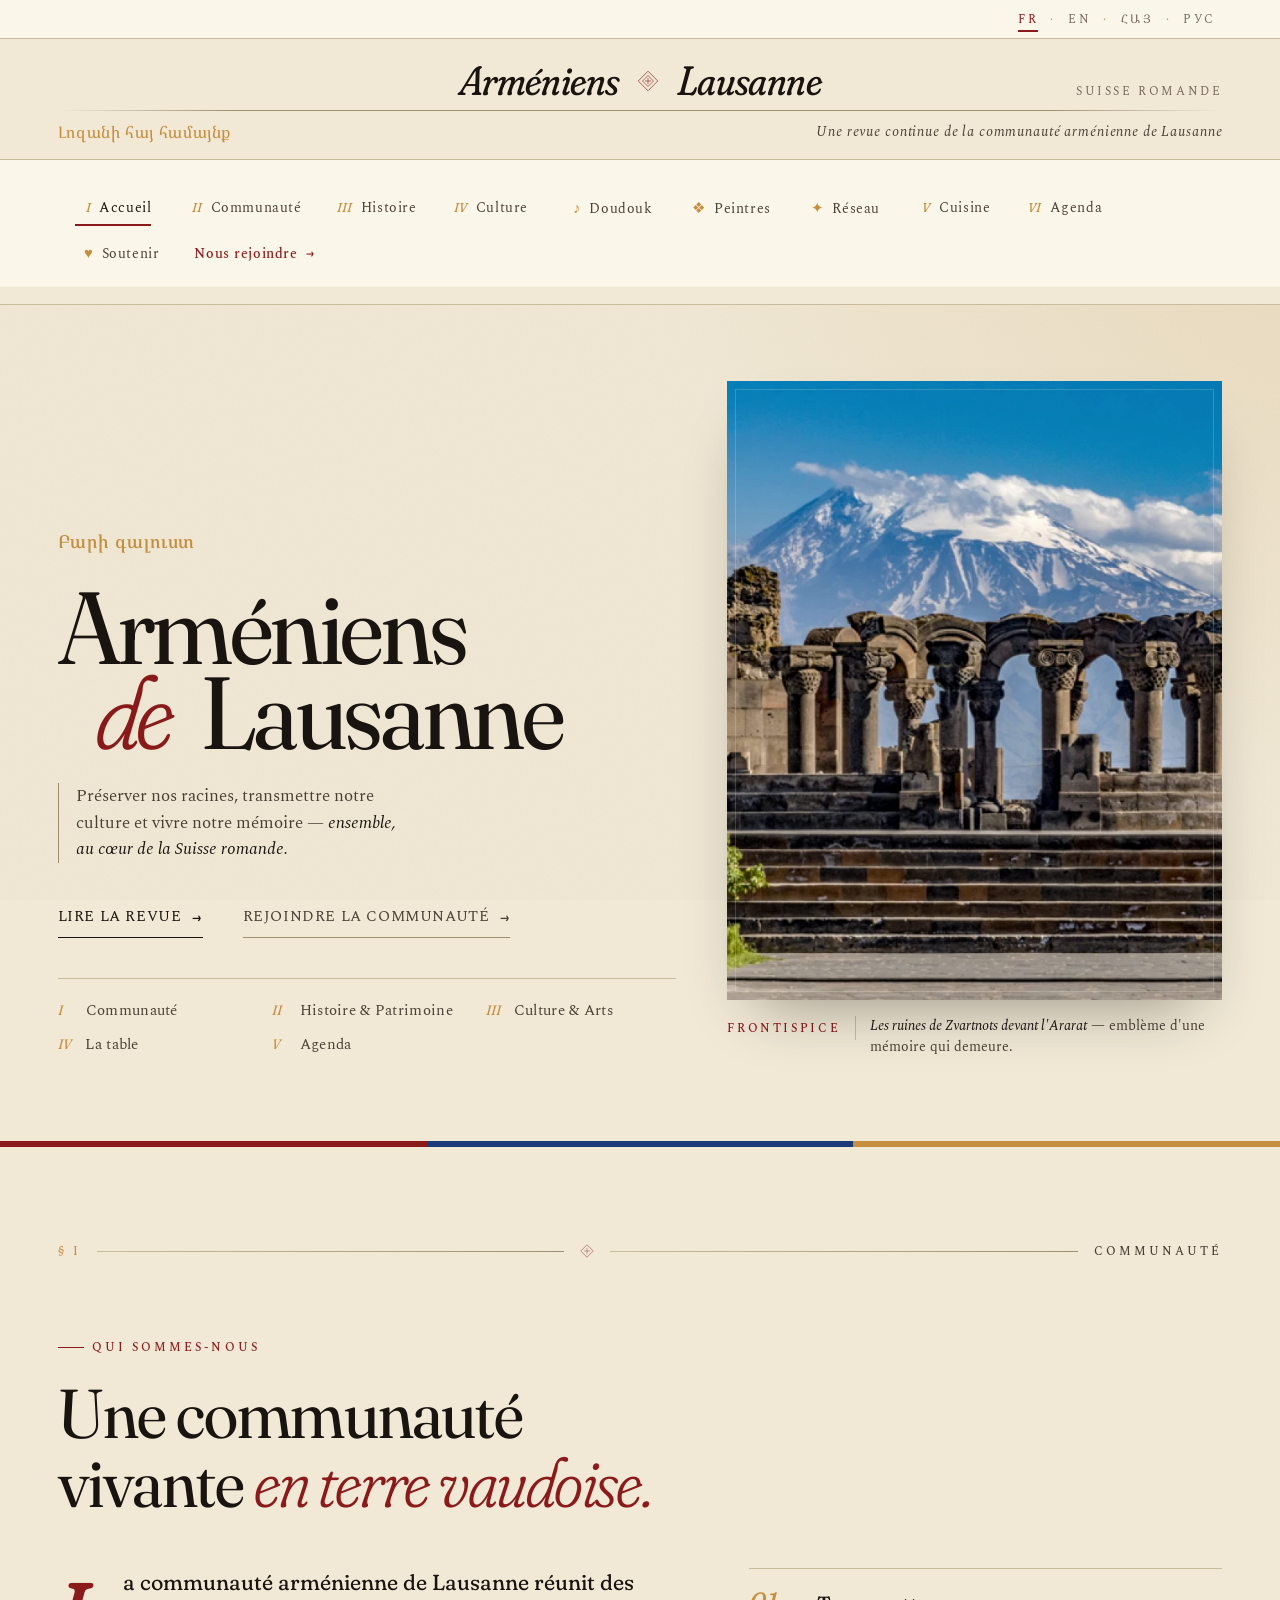
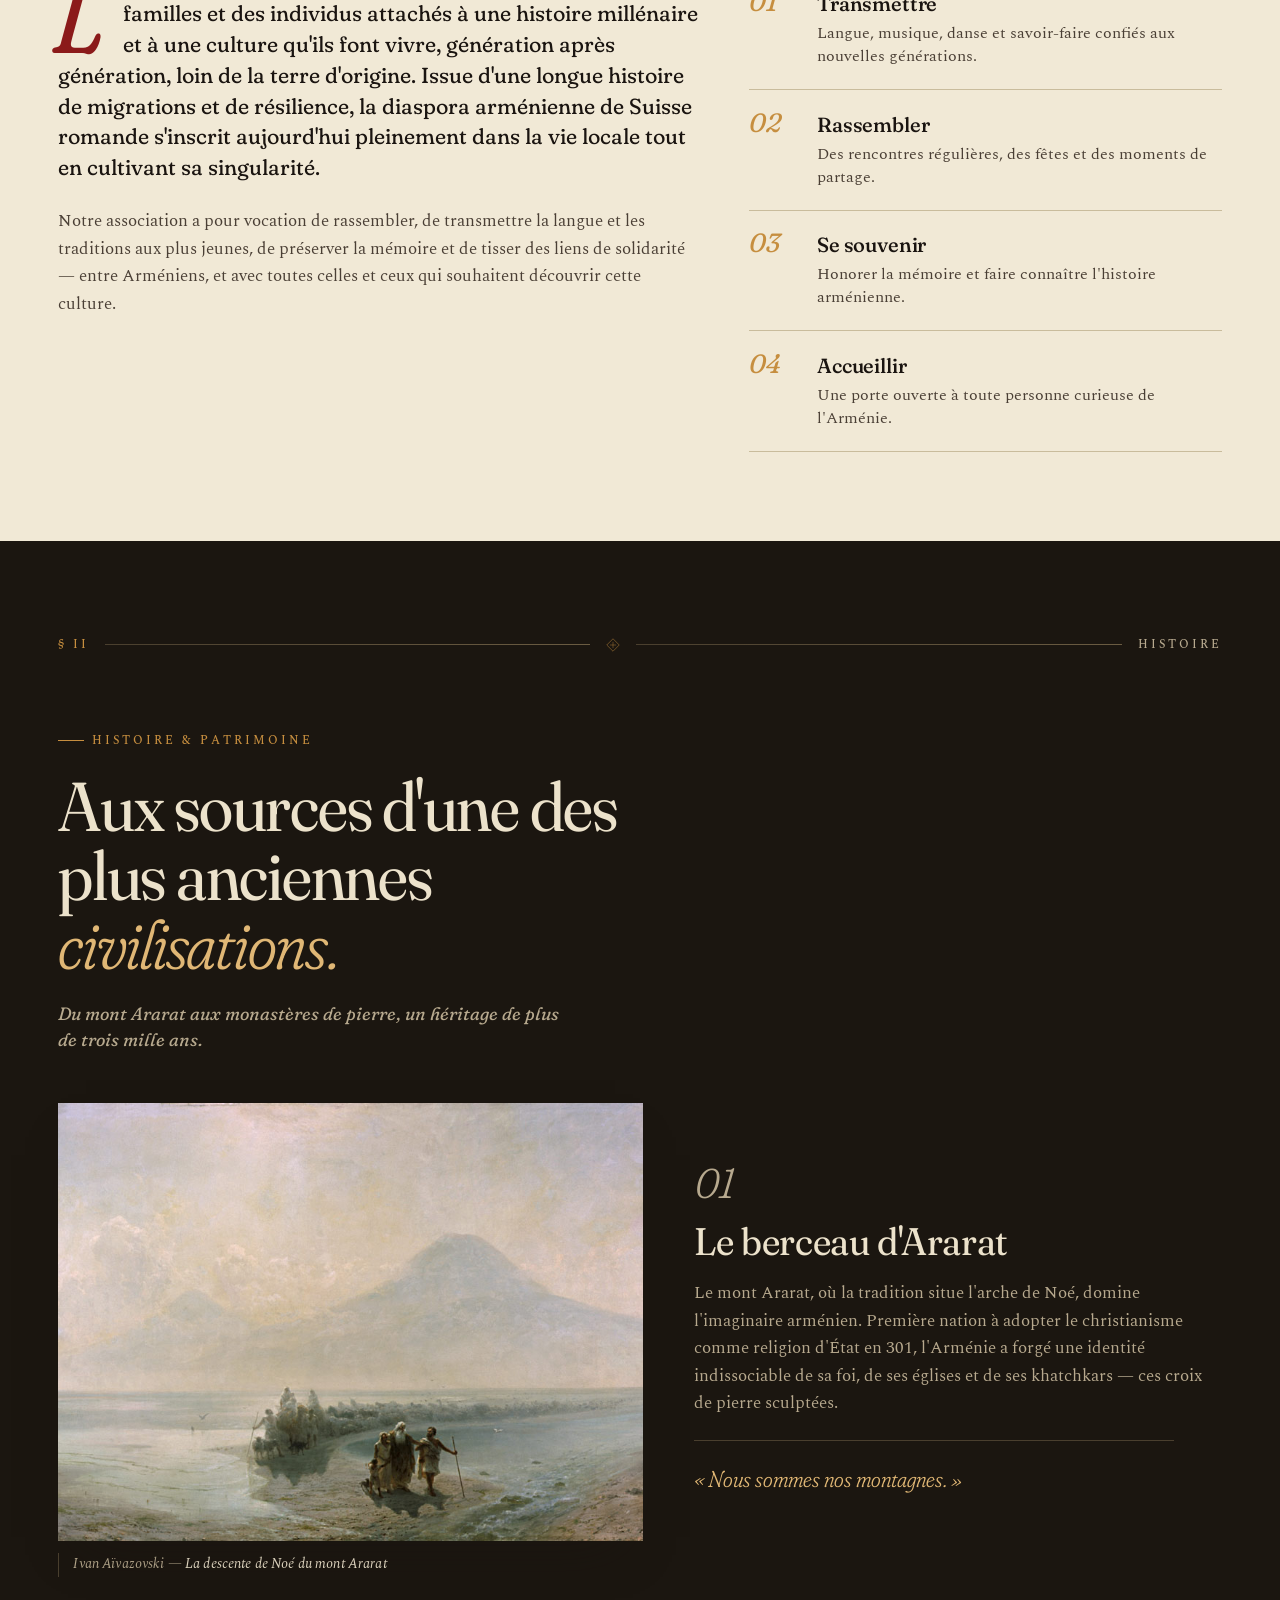
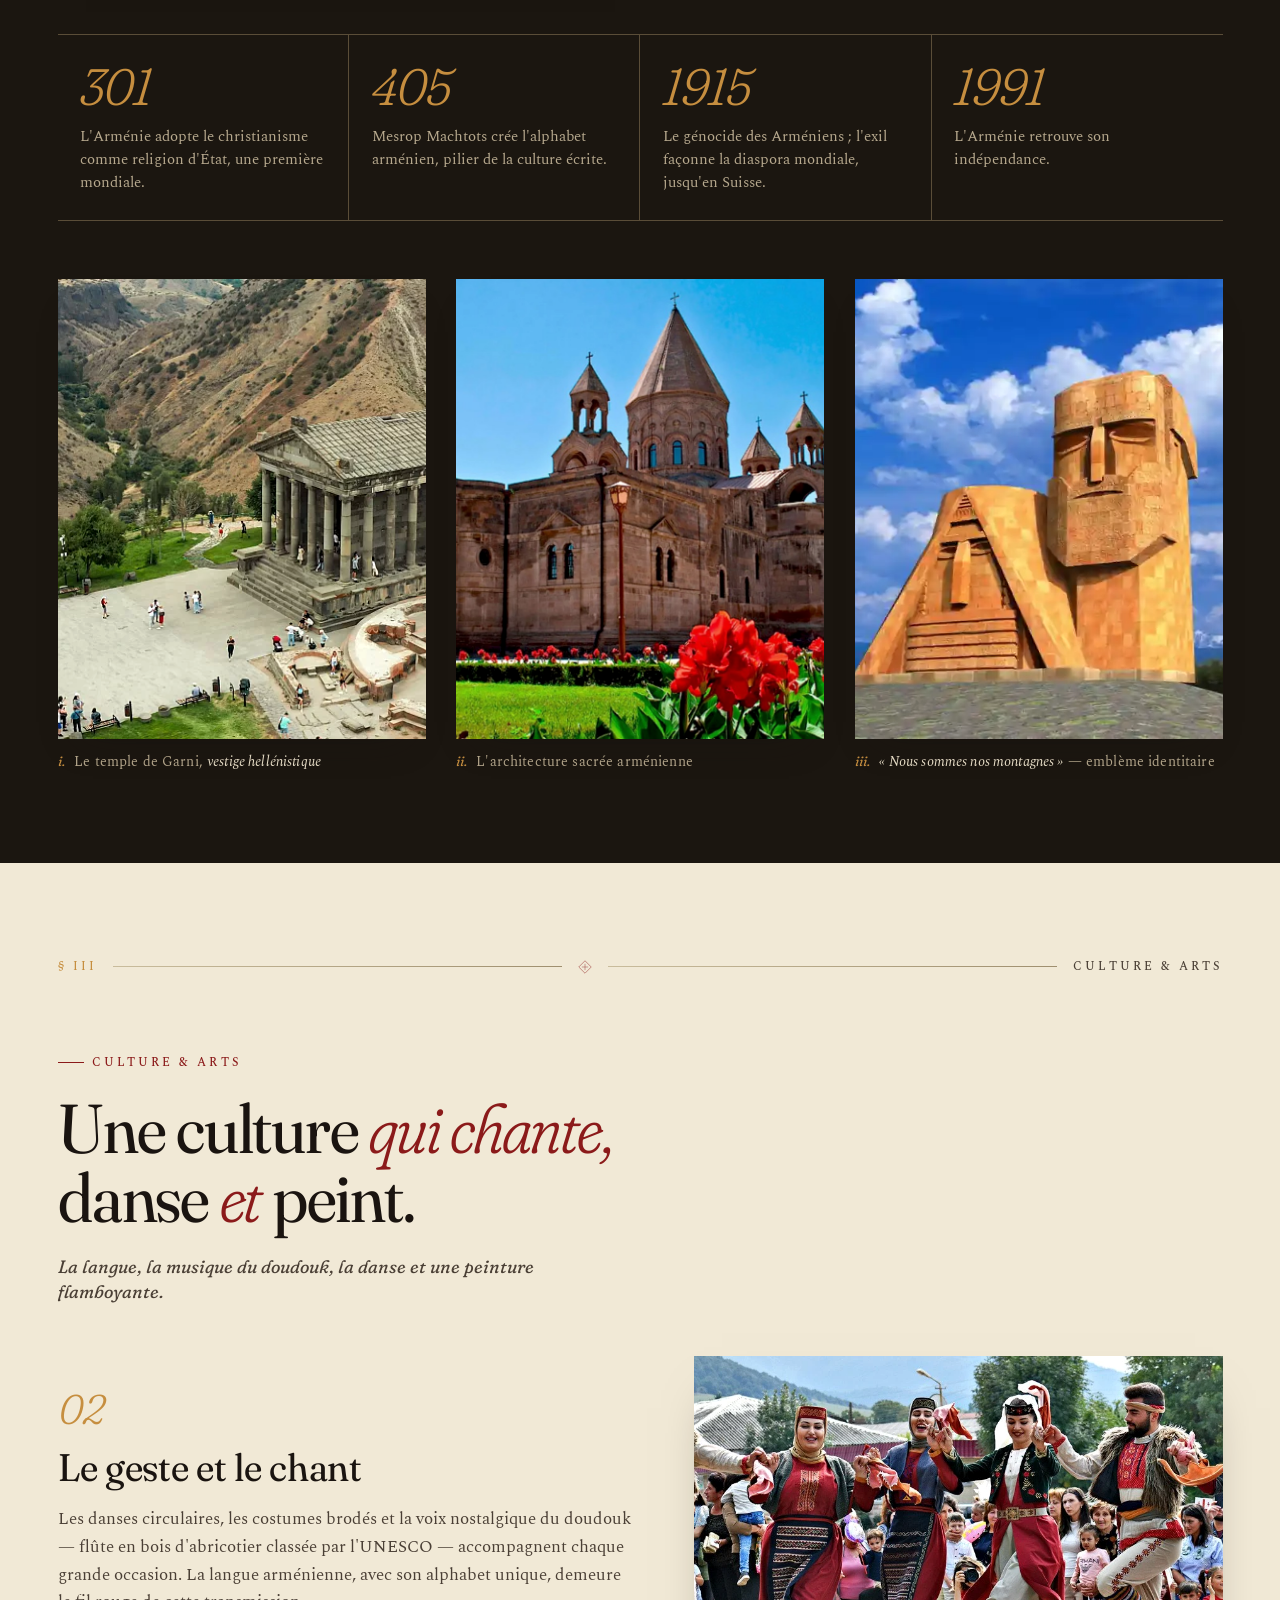
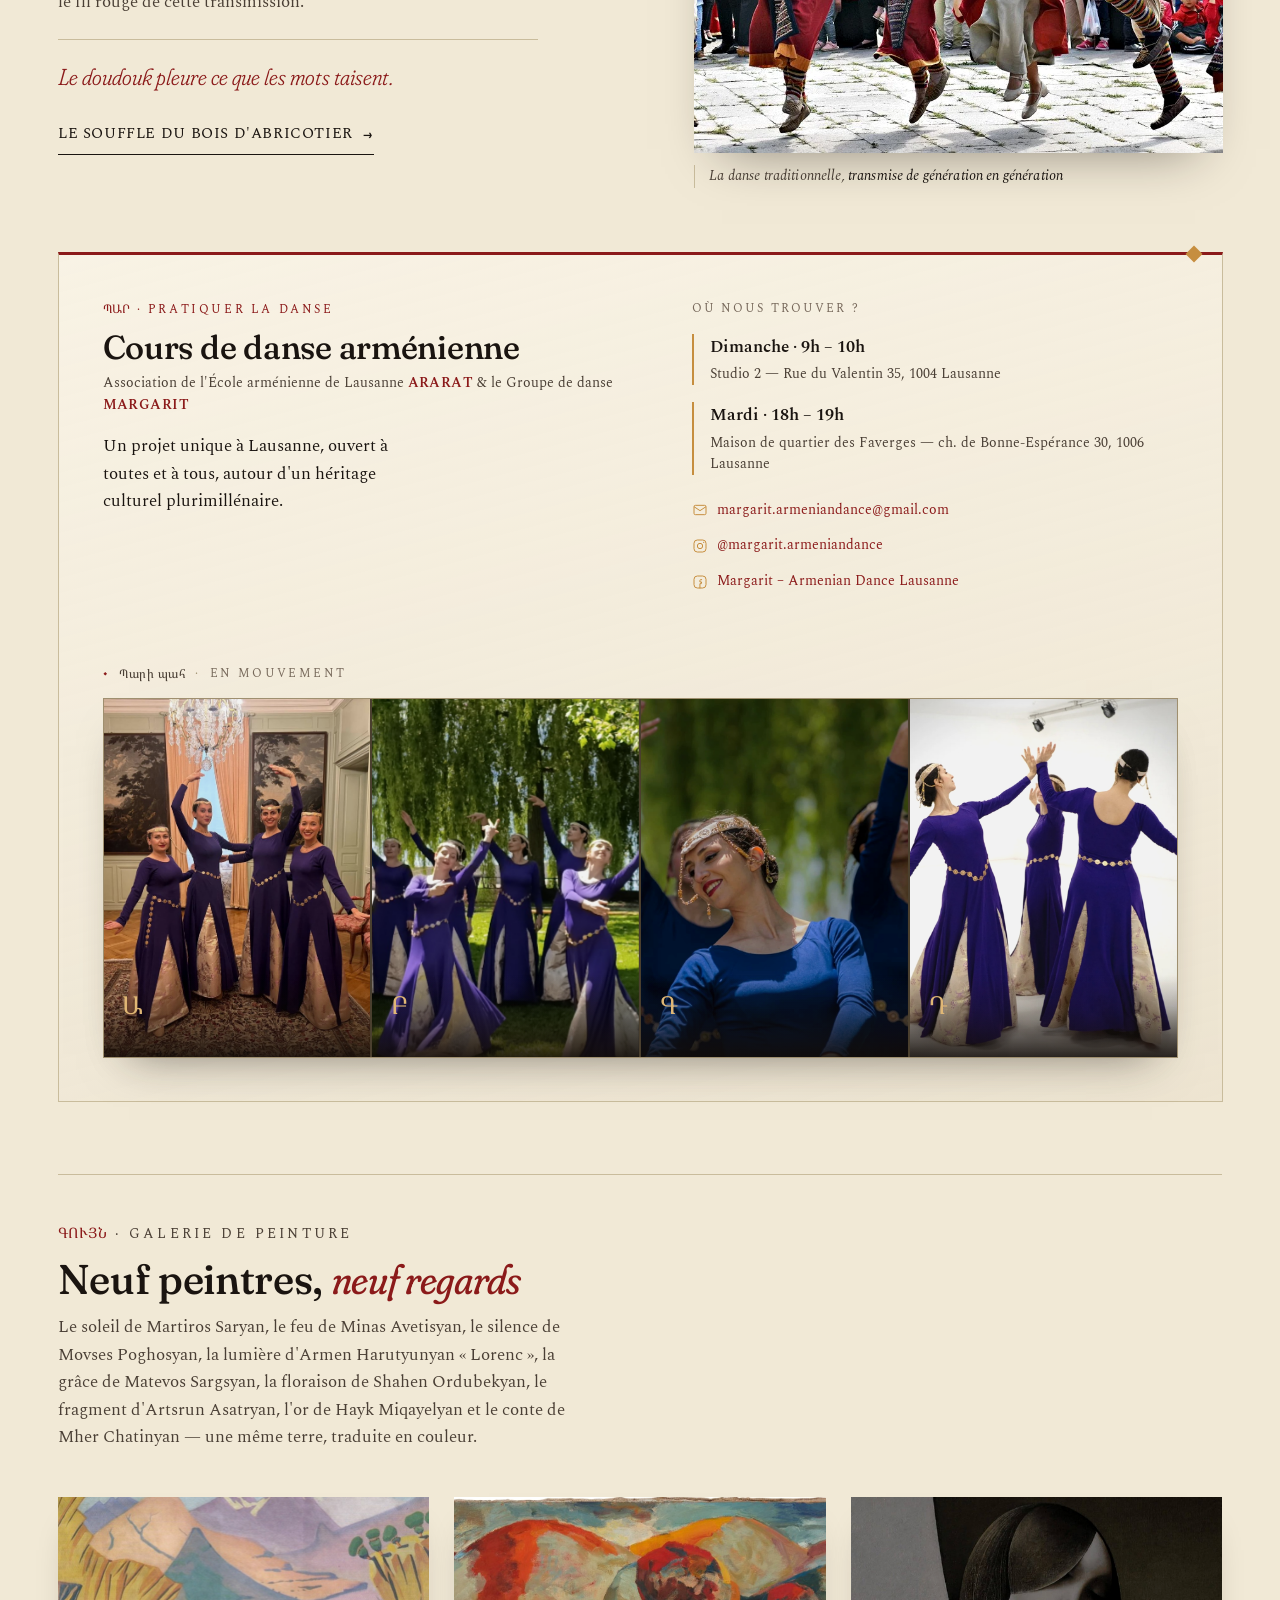
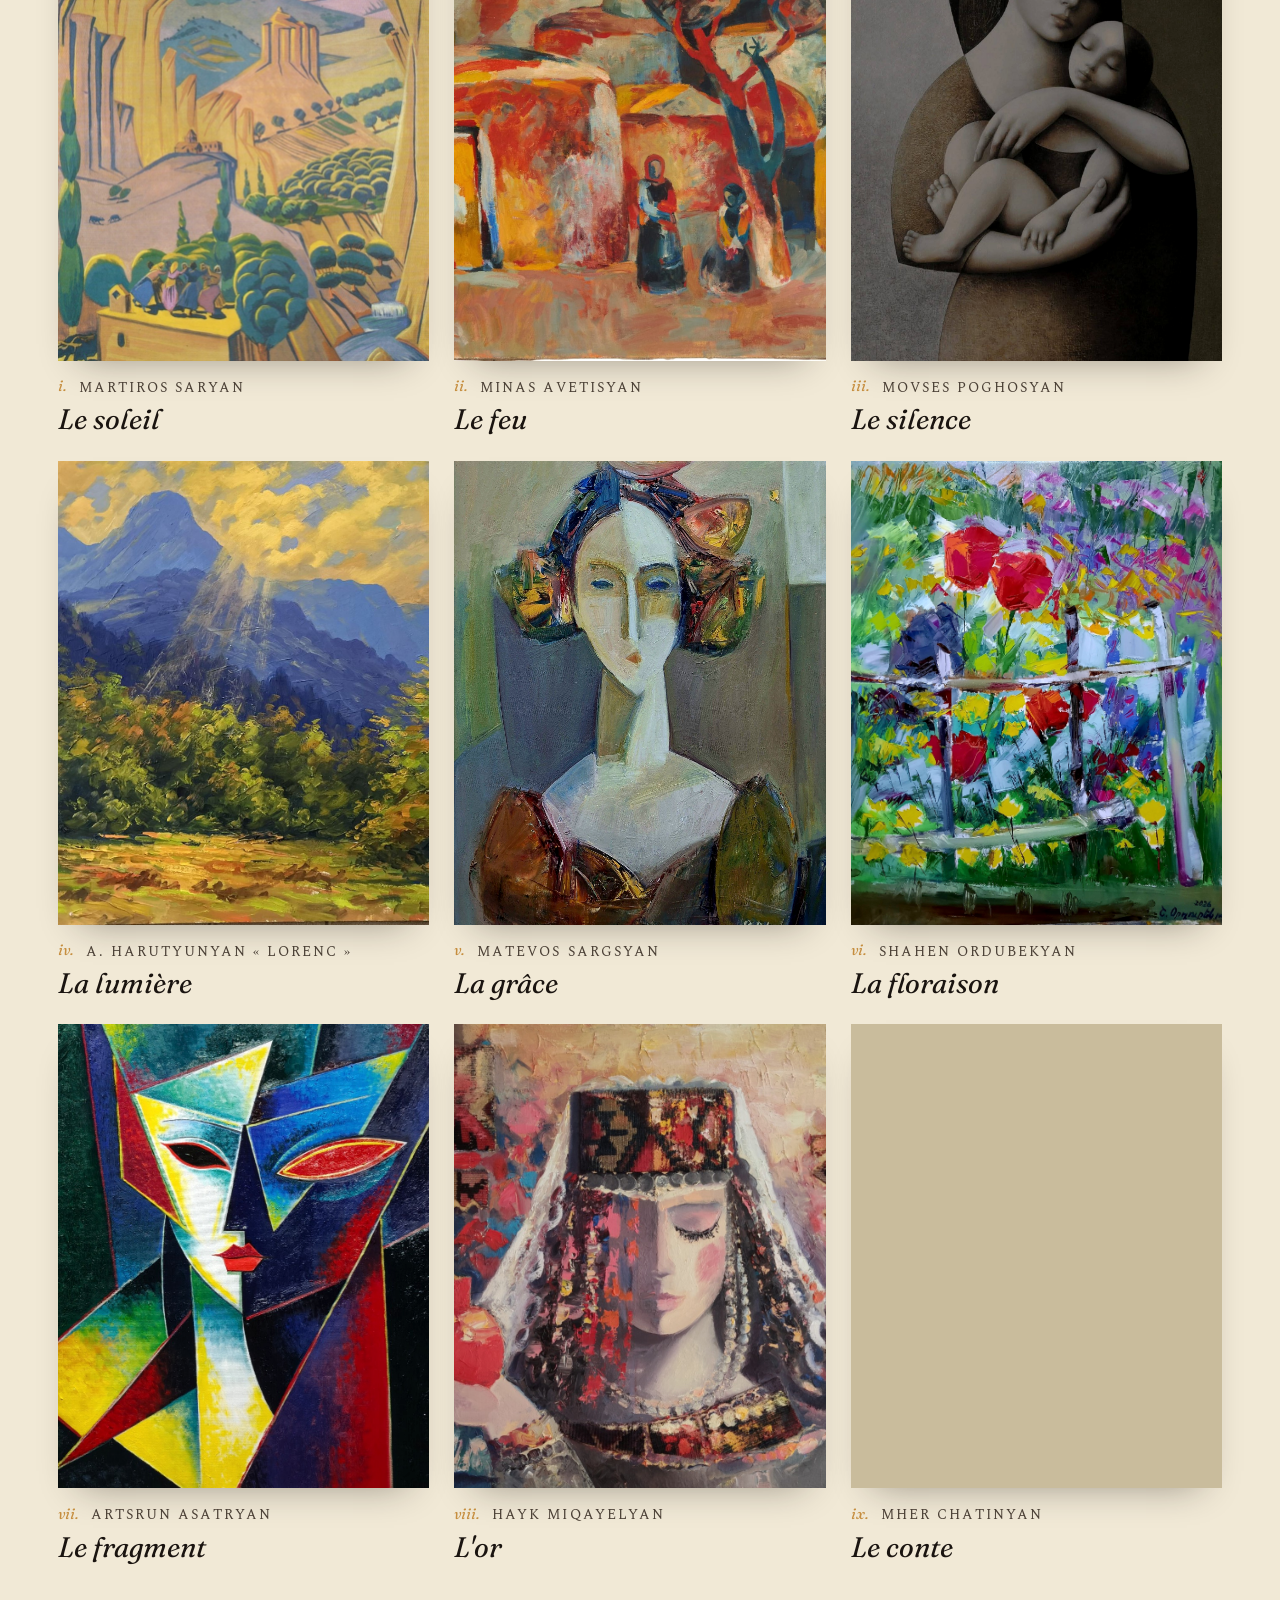
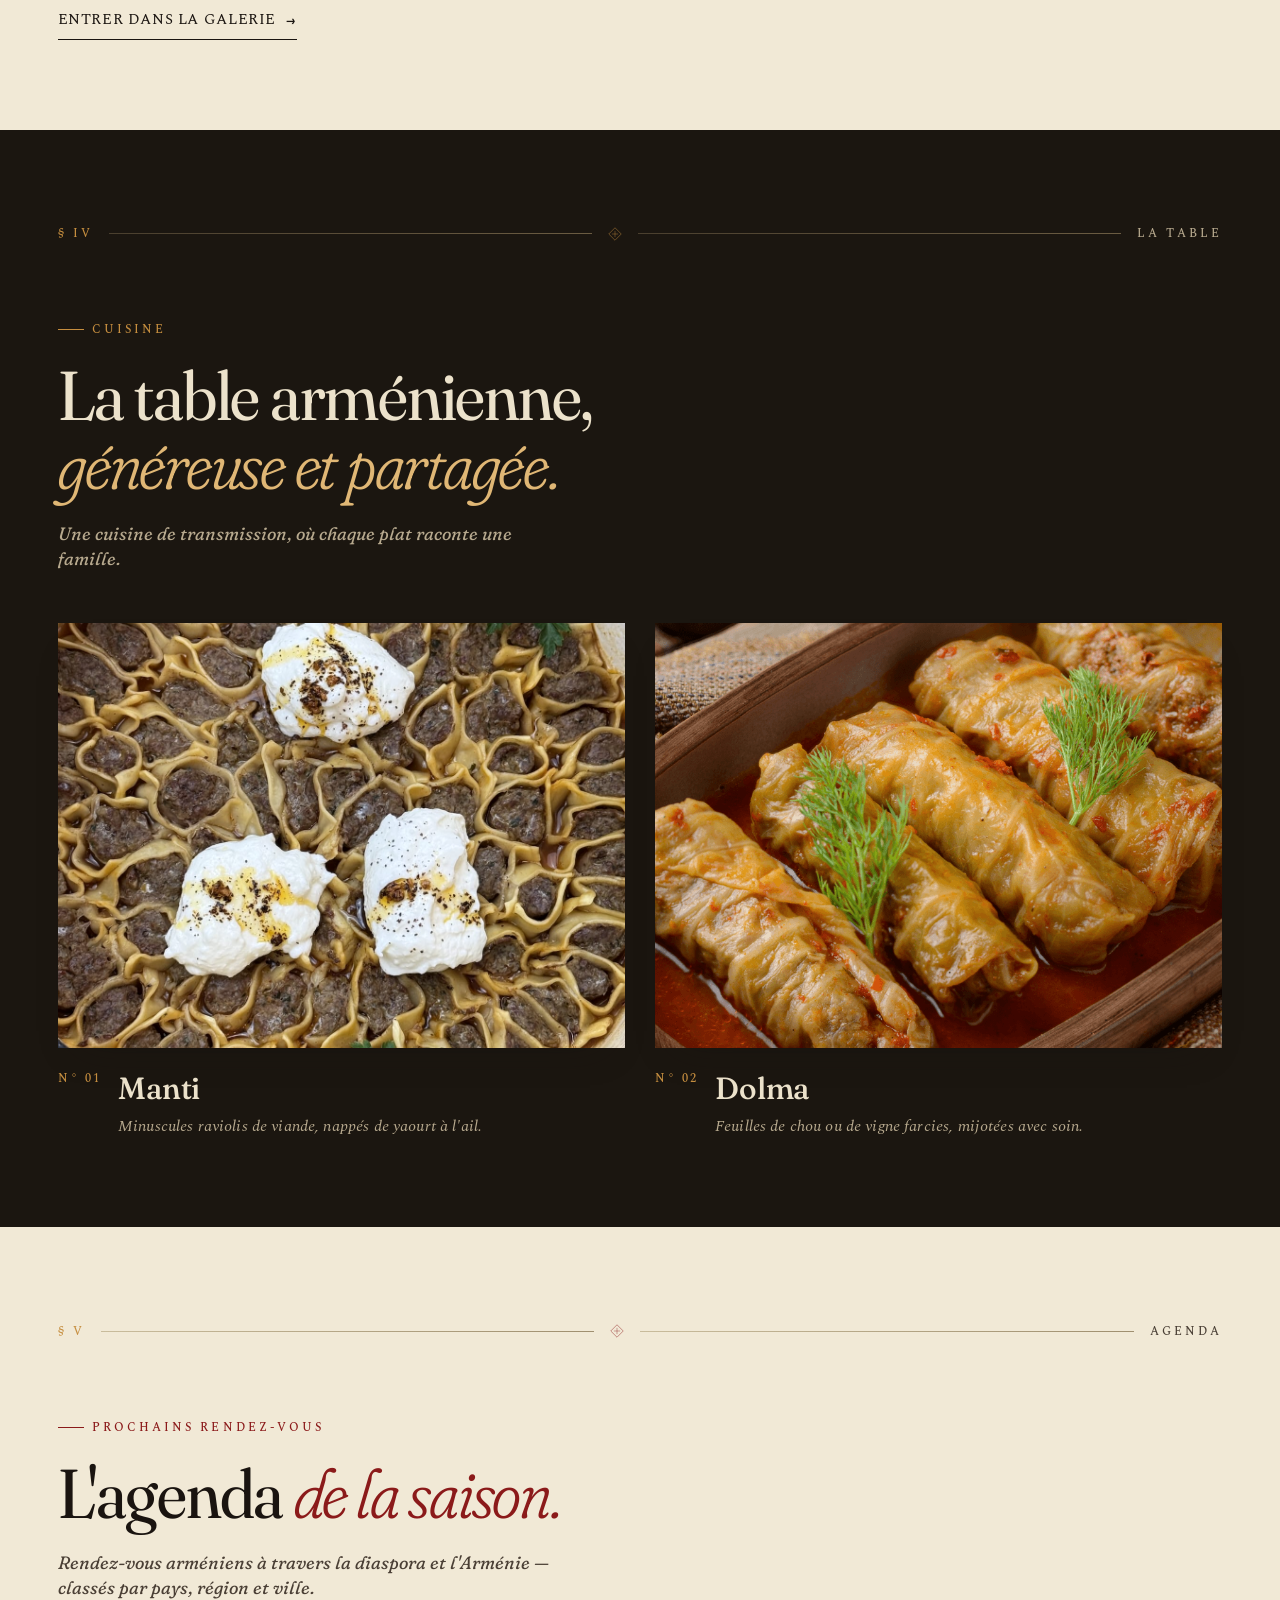
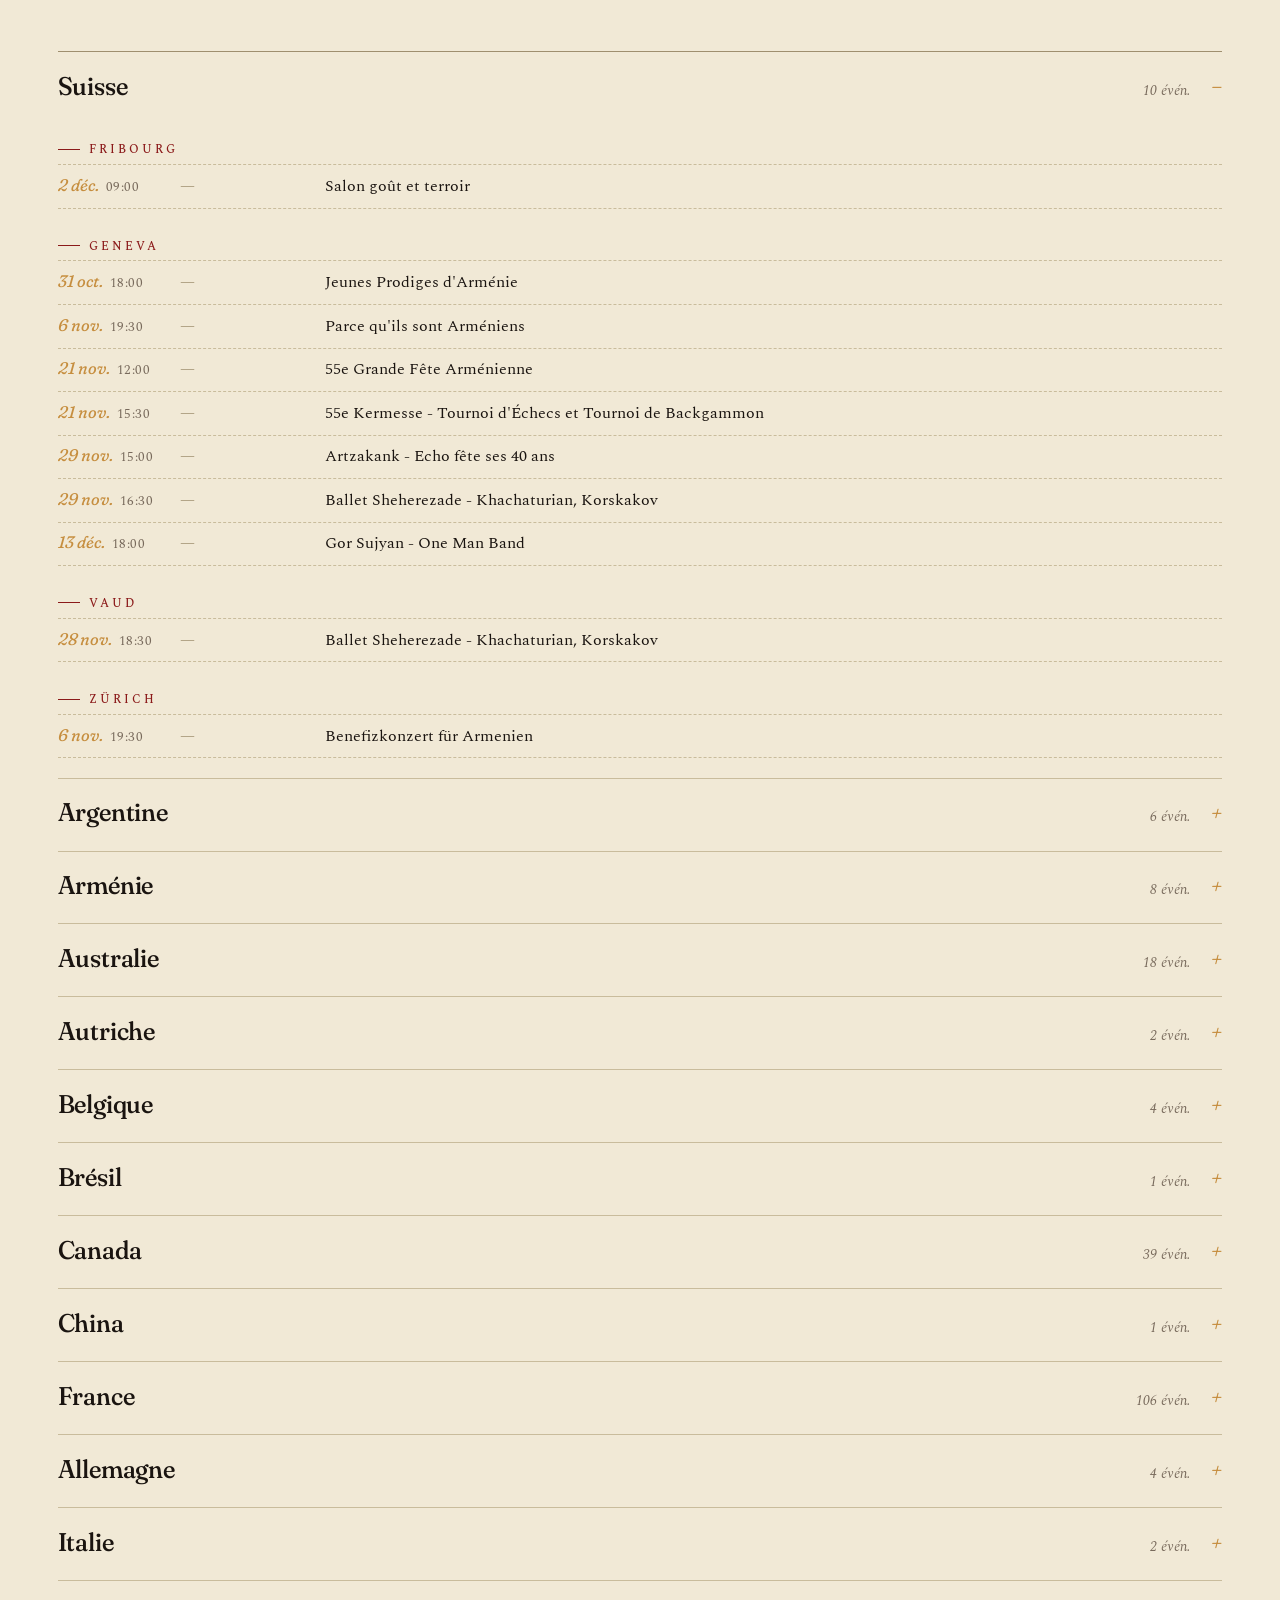
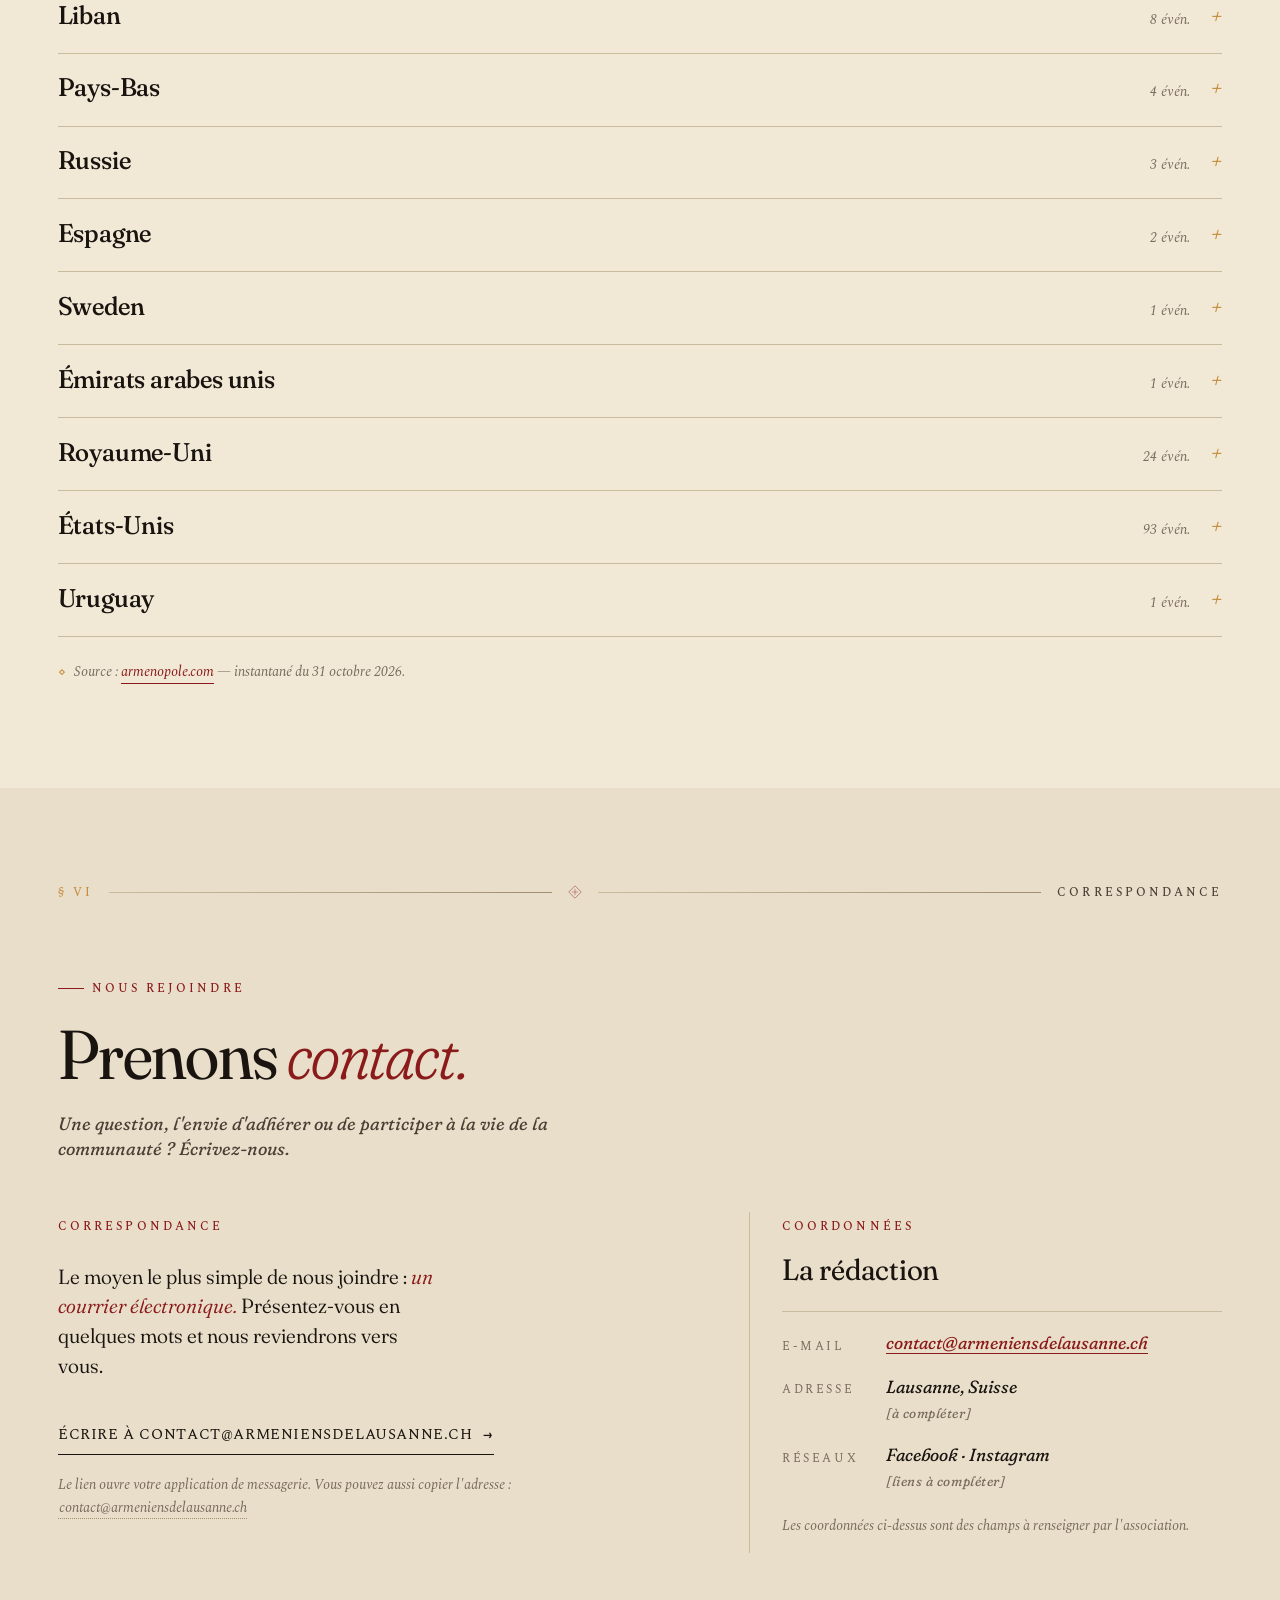
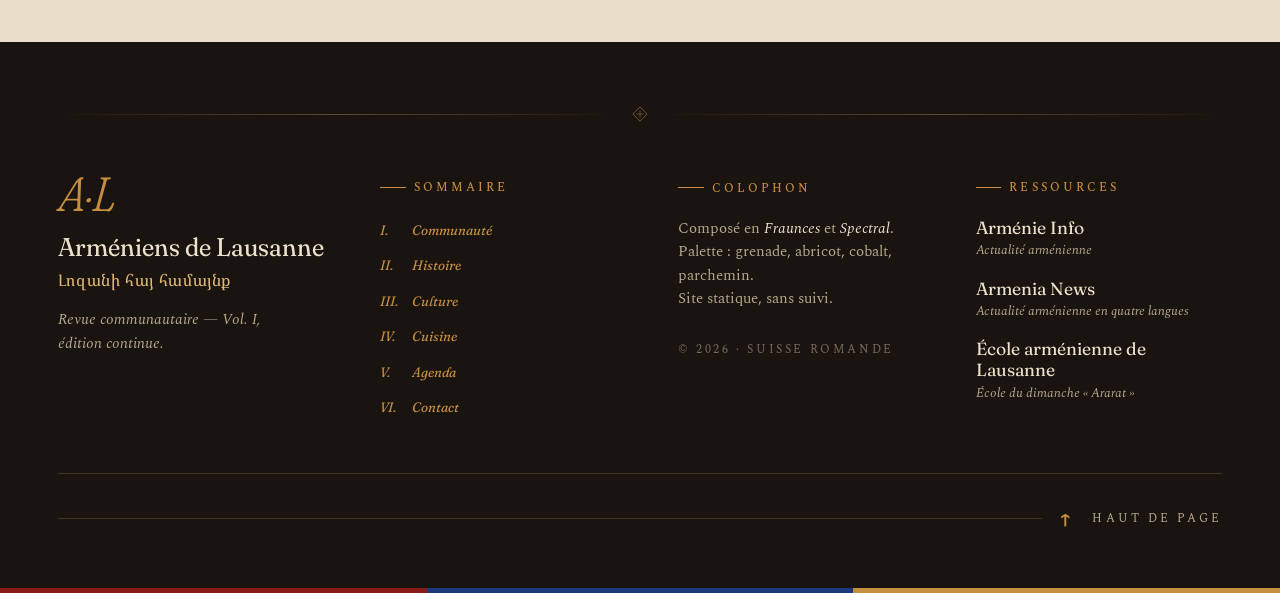
==== index.html @ b8ba63f1 "chore(agenda): refresh from armenopole.com" ====
<!DOCTYPE html>
<html lang="fr">
<head>
  <meta charset="UTF-8" />
  <meta name="viewport" content="width=device-width, initial-scale=1" />
  <title>Arméniens de Lausanne — Revue communautaire</title>
  <meta name="description" content="La communauté arménienne de Lausanne : histoire, culture, cuisine, mémoire et vie associative — une revue continue, depuis la Suisse romande." />
  <meta name="theme-color" content="#1A1410" />

  <!-- ============ Référencement (SEO) ============ -->
  <meta name="google-site-verification" content="k4o72a0Lhe4wUVfRGrZIN6QGdV_AmXHavTF1rNXT-b0" />
  <link rel="canonical" href="https://armeniensdelausanne.ch/" />
  <meta name="robots" content="index, follow" />

  <!-- Pas de hreflang : l'i18n est côté client (js/i18n.js) et les quatre
       variantes ?lang= servent le même HTML sous le même canonical. -->

  <!-- Open Graph (aperçu au partage : Facebook, WhatsApp, LinkedIn…) -->
  <meta property="og:type" content="website" />
  <meta property="og:site_name" content="Arméniens de Lausanne" />
  <meta property="og:title" content="Arméniens de Lausanne — Revue communautaire" />
  <meta property="og:description" content="La communauté arménienne de Lausanne : histoire, culture, cuisine, mémoire et vie associative — une revue continue, depuis la Suisse romande." />
  <meta property="og:url" content="https://armeniensdelausanne.ch/" />
  <meta property="og:image" content="https://armeniensdelausanne.ch/Images/Armenan-Dancers.webp" />
  <meta property="og:image:width" content="1200" />
  <meta property="og:image:height" content="630" />
  <meta property="og:image:alt" content="Danseurs arméniens en costume traditionnel" />
  <meta property="og:locale" content="fr_CH" />
  <meta property="og:locale:alternate" content="en_US" />
  <meta property="og:locale:alternate" content="hy_AM" />
  <meta property="og:locale:alternate" content="ru_RU" />

  <!-- Twitter / X Card -->
  <meta name="twitter:card" content="summary_large_image" />
  <meta name="twitter:title" content="Arméniens de Lausanne — Revue communautaire" />
  <meta name="twitter:description" content="La communauté arménienne de Lausanne : histoire, culture, cuisine, mémoire et vie associative — une revue continue, depuis la Suisse romande." />
  <meta name="twitter:image" content="https://armeniensdelausanne.ch/Images/Armenan-Dancers.webp" />

  <!-- Données structurées : organisation communautaire locale -->
  <script type="application/ld+json">
  {
    "@context": "https://schema.org",
    "@graph": [
      {
        "@type": "WebSite",
        "@id": "https://armeniensdelausanne.ch/#website",
        "url": "https://armeniensdelausanne.ch/",
        "name": "Arméniens de Lausanne",
        "description": "Revue continue de la communauté arménienne de Lausanne : histoire, culture, cuisine et vie associative.",
        "inLanguage": ["fr", "en", "hy", "ru"],
        "publisher": { "@id": "https://armeniensdelausanne.ch/#organization" }
      },
      {
        "@type": "Organization",
        "@id": "https://armeniensdelausanne.ch/#organization",
        "name": "Arméniens de Lausanne",
        "alternateName": "Communauté arménienne de Lausanne",
        "url": "https://armeniensdelausanne.ch/",
        "logo": "https://armeniensdelausanne.ch/favicon-192.png",
        "image": "https://armeniensdelausanne.ch/Images/Armenan-Dancers.webp",
        "description": "Communauté arménienne de Lausanne et de Suisse romande : histoire, culture, cuisine, mémoire et vie associative.",
        "knowsLanguage": ["hy", "fr", "en", "ru"],
        "areaServed": [
          { "@type": "City", "name": "Lausanne" },
          { "@type": "Place", "name": "Suisse romande" }
        ]
      }
    ]
  }
  </script>

  <!-- Favicon. Le SVG sert les navigateurs modernes ; les versions raster sont
       là pour Google, qui indexe l'icône du site séparément de la page et
       privilégie un carré multiple de 48 px. Toutes sont générées depuis
       favicon.svg, qui reste la source de vérité du dessin. -->
  <link rel="icon" href="/favicon.svg" type="image/svg+xml" />
  <link rel="icon" href="/favicon-96.png" type="image/png" sizes="96x96" />
  <link rel="icon" href="/favicon.ico" sizes="48x48 32x32 16x16" />
  <link rel="apple-touch-icon" href="/apple-touch-icon.png" />

  <link rel="preconnect" href="https://fonts.googleapis.com" />
  <link rel="preconnect" href="https://fonts.gstatic.com" crossorigin />
  <!-- Ni Fraunces ni Spectral ne couvrent le cyrillique : Literata prend le
       relais dans la pile de polices, uniquement pour les glyphes russes.
       Google sert le sous-ensemble cyrillique séparément — les visiteurs
       FR / EN / HY ne le téléchargent pas. -->
  <link href="https://fonts.googleapis.com/css2?family=Fraunces:ital,opsz,wght,SOFT@0,9..144,300..900,0..100;1,9..144,300..900,0..100&family=Literata:ital,opsz,wght@0,7..72,300..700;1,7..72,300..600&family=Noto+Serif+Armenian:wght@400;500;700&family=Spectral:ital,wght@0,300;0,400;0,500;0,600;0,700;1,300;1,400;1,500&display=swap" rel="stylesheet" />

  <link rel="stylesheet" href="css/styles.css" />

  <!-- Marque le document comme « JS actif » : sans JavaScript, tout le contenu reste visible. -->
  <script>document.documentElement.classList.add('js');</script>
</head>
<body class="journal">

  <a class="skip-link" href="#main" data-i18n="nav.skip">Aller au contenu principal</a>

  <!-- ============ MASTHEAD ============ -->
  <header class="site-header" id="siteHeader">

    <!-- Barre utilitaire : commutateur de langue -->
    <div class="utility-bar">
      <div class="utility-inner">
        <nav class="lang-switcher" aria-label="Langue / Language / Լեզու / Язык" data-i18n-aria-label="lang.switcher.label">
          <button type="button" data-lang="fr" aria-current="true" lang="fr">FR</button>
          <span class="lang-sep" aria-hidden="true">·</span>
          <button type="button" data-lang="en" aria-current="false" lang="en">EN</button>
          <span class="lang-sep" aria-hidden="true">·</span>
          <button type="button" data-lang="hy" aria-current="false" lang="hy">ՀԱՅ</button>
          <span class="lang-sep" aria-hidden="true">·</span>
          <button type="button" data-lang="ru" aria-current="false" lang="ru">РУС</button>
        </nav>
      </div>
    </div>

    <div class="masthead">
      <div class="masthead-row masthead-top">
        <p class="masthead-meta meta-left" aria-hidden="true"></p>
        <a class="masthead-wordmark" href="#accueil" aria-label="Arméniens de Lausanne, accueil" data-i18n-aria-label="masthead.wordmark.aria">
          <span class="wm-word" data-i18n="masthead.wordmark.word1">Arméniens</span>
          <span class="wm-orn" aria-hidden="true">
            <svg viewBox="0 0 36 36" width="22" height="22">
              <path d="M18 2 L34 18 L18 34 L2 18 Z" fill="none" stroke="currentColor" stroke-width="1.1"/>
              <path d="M18 9 L27 18 L18 27 L9 18 Z" fill="none" stroke="currentColor" stroke-width="1"/>
              <line x1="18" y1="13" x2="18" y2="23" stroke="currentColor" stroke-width="1"/>
              <line x1="13" y1="18" x2="23" y2="18" stroke="currentColor" stroke-width="1"/>
            </svg>
          </span>
          <span class="wm-word" data-i18n="masthead.wordmark.word2">Lausanne</span>
        </a>
        <p class="masthead-meta meta-right">
          <span class="loc" data-i18n="masthead.location">Suisse romande</span>
        </p>
      </div>

      <div class="masthead-row masthead-rule" aria-hidden="true"></div>

      <div class="masthead-row masthead-bottom">
        <p class="tagline" lang="hy">Լոզանի հայ համայնք</p>
        <p class="tagline-fr" data-i18n="masthead.tagline.fr"><em>Une revue continue de la communauté arménienne de Lausanne</em></p>
      </div>
    </div>

    <button class="nav-toggle" id="navToggle" aria-expanded="false" aria-controls="primaryNav" aria-label="Ouvrir le menu">
      <span></span><span></span><span></span>
    </button>

    <nav class="primary-nav" id="primaryNav" aria-label="Navigation principale" data-i18n-aria-label="nav.aria.primary">
      <ul>
        <li><a href="#accueil"><span class="n">I</span><span class="t" data-i18n="nav.home">Accueil</span></a></li>
        <li><a href="#communaute"><span class="n">II</span><span class="t" data-i18n="nav.community">Communauté</span></a></li>
        <li><a href="#histoire"><span class="n">III</span><span class="t" data-i18n="nav.history">Histoire</span></a></li>
        <li><a href="#culture"><span class="n">IV</span><span class="t" data-i18n="nav.culture">Culture</span></a></li>
        <li><a class="nav-feature" href="/doudouk"><span class="n" aria-hidden="true">♪</span><span class="t" data-i18n="nav.doudouk">Doudouk</span></a></li>
        <li><a class="nav-feature" href="/peintres"><span class="n" aria-hidden="true">❖</span><span class="t" data-i18n="nav.peintres">Peintres</span></a></li>
        <li><a class="nav-feature" href="/ArmenianSwissNetwork"><span class="n" aria-hidden="true">✦</span><span class="t" data-i18n="nav.network">Réseau</span></a></li>
        <li><a href="#cuisine"><span class="n">V</span><span class="t" data-i18n="nav.cuisine">Cuisine</span></a></li>
        <li><a href="#evenements"><span class="n">VI</span><span class="t" data-i18n="nav.agenda">Agenda</span></a></li>
        <li><a class="nav-feature" href="/don"><span class="n" aria-hidden="true">♥</span><span class="t" data-i18n="nav.don">Soutenir</span></a></li>
        <li><a class="nav-cta" href="#contact"><span class="t" data-i18n="nav.cta">Nous rejoindre</span><span class="arr" aria-hidden="true">→</span></a></li>
      </ul>
    </nav>
  </header>

  <main id="main">

    <!-- ============ HERO / ACCUEIL ============ -->
    <section class="hero" id="accueil">
      <div class="hero-grid">
        <div class="hero-text">
          <p class="kicker" lang="hy">Բարի&nbsp;գալուստ</p>
          <h1 class="hero-title">
            <span class="ht-line ht-1" data-i18n="hero.title.line1">Arméniens</span>
            <span class="ht-line ht-2" data-i18n="hero.title.line2"><em>de</em>&nbsp;Lausanne</span>
          </h1>
          <p class="hero-lead" data-i18n="hero.lead">
            Préserver nos racines, transmettre notre culture et vivre notre
            mémoire — <em>ensemble, au cœur de la Suisse romande.</em>
          </p>
          <div class="hero-actions">
            <a class="link-arrow" href="#culture">
              <span data-i18n="hero.cta1">Lire la revue</span>
              <span class="arr" aria-hidden="true">→</span>
            </a>
            <a class="link-arrow link-arrow-muted" href="#contact">
              <span data-i18n="hero.cta2">Rejoindre la communauté</span>
              <span class="arr" aria-hidden="true">→</span>
            </a>
          </div>
          <ul class="hero-toc" aria-label="Sommaire" data-i18n-aria-label="hero.toc.label">
            <li><span class="toc-n">I</span><a href="#communaute" data-i18n="hero.toc.community">Communauté</a></li>
            <li><span class="toc-n">II</span><a href="#histoire" data-i18n="hero.toc.history">Histoire&nbsp;&amp;&nbsp;Patrimoine</a></li>
            <li><span class="toc-n">III</span><a href="#culture" data-i18n="hero.toc.culture">Culture&nbsp;&amp;&nbsp;Arts</a></li>
            <li><span class="toc-n">IV</span><a href="#cuisine" data-i18n="hero.toc.cuisine">La&nbsp;table</a></li>
            <li><span class="toc-n">V</span><a href="#evenements" data-i18n="hero.toc.agenda">Agenda</a></li>
          </ul>
        </div>

        <figure class="hero-media">
          <div class="hero-media-frame">
            <img src="Images/ArmenianHeritage.webp"
                 alt="Les ruines de la cathédrale de Zvartnots avec le mont Ararat enneigé en arrière-plan, paysage d'Arménie."
                 data-i18n-alt="hero.image.alt" />
          </div>
          <figcaption>
            <span class="fc-label" data-i18n="hero.frontispiece.label">Frontispice</span>
            <span class="fc-body" data-i18n="hero.frontispiece.body"><em>Les ruines de Zvartnots devant l'Ararat</em> — emblème d'une mémoire qui demeure.</span>
          </figcaption>
        </figure>
      </div>

      <div class="tricolor" aria-hidden="true"><span></span><span></span><span></span></div>
    </section>


    <!-- ============ I. NOTRE COMMUNAUTÉ ============ -->
    <section class="section" id="communaute">
      <div class="section-rule" aria-hidden="true">
        <span class="sr-num">§&nbsp;I</span>
        <span class="sr-line"></span>
        <span class="sr-orn">
          <svg viewBox="0 0 36 36" width="14" height="14">
            <path d="M18 2 L34 18 L18 34 L2 18 Z" fill="none" stroke="currentColor" stroke-width="1.2"/>
            <line x1="18" y1="10" x2="18" y2="26" stroke="currentColor" stroke-width="1"/>
            <line x1="10" y1="18" x2="26" y2="18" stroke="currentColor" stroke-width="1"/>
          </svg>
        </span>
        <span class="sr-line"></span>
        <span class="sr-name" data-i18n="community.label">Communauté</span>
      </div>

      <div class="container">
        <header class="section-head">
          <p class="eyebrow" data-i18n="community.eyebrow">Qui sommes-nous</p>
          <h2 data-i18n="community.title">Une&nbsp;communauté vivante <em>en&nbsp;terre vaudoise.</em></h2>
        </header>

        <div class="prose-grid">
          <div class="prose">
            <p class="lead" data-i18n="community.lead">
              La communauté arménienne de Lausanne réunit des familles et des
              individus attachés à une histoire millénaire et à une culture
              qu'ils font vivre, génération après génération, loin de la terre
              d'origine. Issue d'une longue histoire de migrations et de
              résilience, la diaspora arménienne de Suisse romande s'inscrit
              aujourd'hui pleinement dans la vie locale tout en cultivant sa
              singularité.
            </p>
            <p data-i18n="community.p2">
              Notre association a pour vocation de rassembler, de transmettre la
              langue et les traditions aux plus jeunes, de préserver la mémoire
              et de tisser des liens de solidarité — entre Arméniens, et avec
              toutes celles et ceux qui souhaitent découvrir cette culture.
            </p>
          </div>

          <ol class="pillars" aria-label="Nos quatre engagements" data-i18n-aria-label="community.pillars.label">
            <li>
              <span class="p-num">01</span>
              <h3 data-i18n="community.pillar1.title">Transmettre</h3>
              <p data-i18n="community.pillar1.desc">Langue, musique, danse et savoir-faire confiés aux nouvelles générations.</p>
            </li>
            <li>
              <span class="p-num">02</span>
              <h3 data-i18n="community.pillar2.title">Rassembler</h3>
              <p data-i18n="community.pillar2.desc">Des rencontres régulières, des fêtes et des moments de partage.</p>
            </li>
            <li>
              <span class="p-num">03</span>
              <h3 data-i18n="community.pillar3.title">Se souvenir</h3>
              <p data-i18n="community.pillar3.desc">Honorer la mémoire et faire connaître l'histoire arménienne.</p>
            </li>
            <li>
              <span class="p-num">04</span>
              <h3 data-i18n="community.pillar4.title">Accueillir</h3>
              <p data-i18n="community.pillar4.desc">Une porte ouverte à toute personne curieuse de l'Arménie.</p>
            </li>
          </ol>
        </div>
      </div>
    </section>


    <!-- ============ II. HISTOIRE & PATRIMOINE ============ -->
    <section class="section section-dark" id="histoire">
      <div class="section-rule" aria-hidden="true">
        <span class="sr-num">§&nbsp;II</span>
        <span class="sr-line"></span>
        <span class="sr-orn">
          <svg viewBox="0 0 36 36" width="14" height="14">
            <path d="M18 2 L34 18 L18 34 L2 18 Z" fill="none" stroke="currentColor" stroke-width="1.2"/>
            <line x1="18" y1="10" x2="18" y2="26" stroke="currentColor" stroke-width="1"/>
            <line x1="10" y1="18" x2="26" y2="18" stroke="currentColor" stroke-width="1"/>
          </svg>
        </span>
        <span class="sr-line"></span>
        <span class="sr-name" data-i18n="history.label">Histoire</span>
      </div>

      <div class="container">
        <header class="section-head">
          <p class="eyebrow" data-i18n="history.eyebrow">Histoire &amp; Patrimoine</p>
          <h2 data-i18n="history.title">Aux sources d'une des plus anciennes <em>civilisations.</em></h2>
          <p class="section-sub" data-i18n="history.sub">
            Du mont Ararat aux monastères de pierre, un héritage de plus de
            trois mille ans.
          </p>
        </header>

        <article class="feature">
          <figure class="feature-media">
            <img src="Images/Aivazovsky_-_Descent_of_Noah_from_Ararat.jpg"
                 alt="« La descente de Noé du mont Ararat », peinture d'Ivan Aïvazovski"
                 data-i18n-alt="history.feature.alt"
                 loading="lazy" />
            <figcaption data-i18n="history.feature.caption">Ivan Aïvazovski — <em>La descente de Noé du mont Ararat</em></figcaption>
          </figure>
          <div class="feature-text">
            <p class="ft-num">01</p>
            <h3 data-i18n="history.feature.title">Le berceau d'Ararat</h3>
            <p data-i18n="history.feature.body">
              Le mont Ararat, où la tradition situe l'arche de Noé, domine
              l'imaginaire arménien. Première nation à adopter le christianisme
              comme religion d'État en 301, l'Arménie a forgé une identité
              indissociable de sa foi, de ses églises et de ses khatchkars —
              ces croix de pierre sculptées.
            </p>
            <p class="ft-pull" data-i18n="history.feature.pull">
              <em>« Nous sommes nos montagnes. »</em>
            </p>
          </div>
        </article>

        <div class="timeline" aria-label="Chronologie" data-i18n-aria-label="history.timeline.label">
          <ol>
            <li class="tl-item">
              <span class="tl-year">301</span>
              <p data-i18n="history.timeline.301">L'Arménie adopte le christianisme comme religion d'État, une première mondiale.</p>
            </li>
            <li class="tl-item">
              <span class="tl-year">405</span>
              <p data-i18n="history.timeline.405">Mesrop Machtots crée l'alphabet arménien, pilier de la culture écrite.</p>
            </li>
            <li class="tl-item">
              <span class="tl-year">1915</span>
              <p data-i18n="history.timeline.1915">Le génocide des Arméniens ; l'exil façonne la diaspora mondiale, jusqu'en Suisse.</p>
            </li>
            <li class="tl-item">
              <span class="tl-year">1991</span>
              <p data-i18n="history.timeline.1991">L'Arménie retrouve son indépendance.</p>
            </li>
          </ol>
        </div>

        <div class="gallery gallery-3">
          <figure>
            <img src="Images/ArmenianHeriatag3.webp"
                 alt="Le temple hellénistique de Garni, surplombant une gorge en Arménie"
                 data-i18n-alt="history.gallery.alt1"
                 loading="lazy" />
            <figcaption><span class="g-num">i.</span><span data-i18n="history.gallery.cap1">Le temple de Garni, <em>vestige hellénistique</em></span></figcaption>
          </figure>
          <figure>
            <img src="Images/Cath%C3%A9drale%20de%20Saint-Etchmiadzin.jpg"
                 alt="La cathédrale d'Etchmiadzine, berceau de l'Église apostolique arménienne"
                 data-i18n-alt="history.gallery.alt2"
                 loading="lazy" />
            <figcaption><span class="g-num">ii.</span><span data-i18n="history.gallery.cap2">L'architecture sacrée arménienne</span></figcaption>
          </figure>
          <figure>
            <img src="Images/ArmenianHeritage2.webp"
                 alt="Le monument « Nous sommes nos montagnes », sculpture monumentale en tuf"
                 data-i18n-alt="history.gallery.alt3"
                 loading="lazy" />
            <figcaption><span class="g-num">iii.</span><span data-i18n="history.gallery.cap3"><em>« Nous sommes nos montagnes »</em> — emblème identitaire</span></figcaption>
          </figure>
        </div>
      </div>
    </section>


    <!-- ============ III. CULTURE & ARTS ============ -->
    <section class="section" id="culture">
      <div class="section-rule" aria-hidden="true">
        <span class="sr-num">§&nbsp;III</span>
        <span class="sr-line"></span>
        <span class="sr-orn">
          <svg viewBox="0 0 36 36" width="14" height="14">
            <path d="M18 2 L34 18 L18 34 L2 18 Z" fill="none" stroke="currentColor" stroke-width="1.2"/>
            <line x1="18" y1="10" x2="18" y2="26" stroke="currentColor" stroke-width="1"/>
            <line x1="10" y1="18" x2="26" y2="18" stroke="currentColor" stroke-width="1"/>
          </svg>
        </span>
        <span class="sr-line"></span>
        <span class="sr-name" data-i18n="culture.label">Culture &amp; Arts</span>
      </div>

      <div class="container">
        <header class="section-head">
          <p class="eyebrow" data-i18n="culture.eyebrow">Culture &amp; Arts</p>
          <h2 data-i18n="culture.title">Une culture <em>qui chante,</em> danse <em>et</em> peint.</h2>
          <p class="section-sub" data-i18n="culture.sub">
            La langue, la musique du doudouk, la danse et une peinture flamboyante.
          </p>
        </header>

        <article class="feature feature-reverse">
          <figure class="feature-media">
            <img src="Images/Armenan-Dancers.webp"
                 alt="Danseurs arméniens en costumes traditionnels lors d'une fête"
                 data-i18n-alt="culture.feature.alt"
                 loading="lazy" />
            <figcaption data-i18n="culture.feature.caption">La danse traditionnelle, <em>transmise de génération en génération</em></figcaption>
          </figure>
          <div class="feature-text">
            <p class="ft-num">02</p>
            <h3 data-i18n="culture.feature.title">Le geste et le chant</h3>
            <p data-i18n="culture.feature.body">
              Les danses circulaires, les costumes brodés et la voix nostalgique
              du doudouk — flûte en bois d'abricotier classée par l'UNESCO —
              accompagnent chaque grande occasion. La langue arménienne, avec son
              alphabet unique, demeure le fil rouge de cette transmission.
            </p>
            <p class="ft-pull" data-i18n="culture.feature.pull">
              <em>Le doudouk pleure ce que les mots taisent.</em>
            </p>
            <p class="ft-more">
              <a class="link-arrow" href="/doudouk">
                <span data-i18n="culture.doudouk.link">Le souffle du bois d'abricotier</span>
                <span class="arr" aria-hidden="true">→</span>
              </a>
            </p>
          </div>
        </article>

        <!-- Cours de danse — Groupe MARGARIT / École ARARAT (Lausanne) -->
        <aside class="dance-course" aria-labelledby="dance-course-title">
          <div class="dc-head">
            <p class="dc-kicker"><span lang="hy">Պար</span> · <span data-i18n="culture.dance.kicker">Pratiquer la danse</span></p>
            <h3 id="dance-course-title" data-i18n="culture.dance.title">Cours de danse arménienne</h3>
            <p class="dc-org" data-i18n="culture.dance.org">Association de l'École arménienne de Lausanne <strong>ARARAT</strong> &amp; le Groupe de danse <strong>MARGARIT</strong></p>
            <p class="dc-lead" data-i18n="culture.dance.lead">Un projet unique à Lausanne, ouvert à toutes et à tous, autour d'un héritage culturel plurimillénaire.</p>
          </div>

          <div class="dc-body">
            <p class="dc-label" data-i18n="culture.dance.where">Où nous trouver&nbsp;?</p>
            <ul class="dc-slots">
              <li>
                <span class="dc-day" data-i18n="culture.dance.slot1.day">Dimanche · 9h – 10h</span>
                <span class="dc-place" data-i18n="culture.dance.slot1.place">Studio 2 — Rue du Valentin 35, 1004 Lausanne</span>
              </li>
              <li>
                <span class="dc-day" data-i18n="culture.dance.slot2.day">Mardi · 18h – 19h</span>
                <span class="dc-place" data-i18n="culture.dance.slot2.place">Maison de quartier des Faverges — ch. de Bonne-Espérance 30, 1006 Lausanne</span>
              </li>
            </ul>

            <div class="dc-contact">
              <a class="dc-link" href="mailto:margarit.armeniandance@gmail.com">
                <span class="dc-link-ic" aria-hidden="true">
                  <svg viewBox="0 0 24 24" width="16" height="16" fill="none" stroke="currentColor" stroke-width="1.5">
                    <rect x="3" y="5" width="18" height="14" rx="2"/>
                    <path d="m3 7 9 6 9-6"/>
                  </svg>
                </span>
                margarit.armeniandance@gmail.com
              </a>
              <a class="dc-link" href="https://www.instagram.com/margarit.armeniandance" target="_blank" rel="noopener noreferrer">
                <span class="dc-link-ic" aria-hidden="true">
                  <svg viewBox="0 0 24 24" width="16" height="16" fill="none" stroke="currentColor" stroke-width="1.5">
                    <rect x="3" y="3" width="18" height="18" rx="5"/>
                    <circle cx="12" cy="12" r="4"/>
                    <circle cx="17.5" cy="6.5" r="1" fill="currentColor" stroke="none"/>
                  </svg>
                </span>
                @margarit.armeniandance
              </a>
              <a class="dc-link" href="https://www.facebook.com/profile.php?id=61553420763521" target="_blank" rel="noopener noreferrer">
                <span class="dc-link-ic" aria-hidden="true">
                  <svg viewBox="0 0 24 24" width="16" height="16" fill="none" stroke="currentColor" stroke-width="1.5">
                    <rect x="3" y="3" width="18" height="18" rx="5"/>
                    <path d="M14.5 8.5h-1.6c-.6 0-1 .4-1 1V12h2.5l-.4 2.5h-2.1V21" stroke-linecap="round" stroke-linejoin="round"/>
                  </svg>
                </span>
                Margarit – Armenian Dance Lausanne
              </a>
            </div>
          </div>

          <!-- Frise de danse — « la ronde » : bande de 4 photos jointes,
               écho de la ligne de danseurs aux mains liées -->
          <figure class="dance-frieze" role="group"
                  aria-labelledby="dance-course-title">
            <figcaption class="df-rail">
              <span class="df-orn" aria-hidden="true">◆</span>
              <span lang="hy">Պարի պահ</span>
              <span class="df-sep" aria-hidden="true">·</span>
              <span data-i18n="culture.dance.frieze">En mouvement</span>
            </figcaption>

            <div class="df-row">
              <figure class="df-panel">
                <img src="Images/Armenian%20Dance.jpg"
                     alt="Danse arménienne en cercle, mouvement d'ensemble"
                     data-i18n-alt="culture.dance.alt1"
                     loading="lazy" decoding="async" />
                <figcaption>
                  <span class="df-idx" lang="hy" aria-hidden="true">Ա</span>
                  <span class="df-cap" data-i18n="culture.dance.cap1">L'élan de la ronde</span>
                </figcaption>
              </figure>

              <figure class="df-panel">
                <img src="Images/Armenian%20Dance%202.jpg"
                     alt="Pas de danse arménienne traditionnelle"
                     data-i18n-alt="culture.dance.alt2"
                     loading="lazy" decoding="async" />
                <figcaption>
                  <span class="df-idx" lang="hy" aria-hidden="true">Բ</span>
                  <span class="df-cap" data-i18n="culture.dance.cap2">Le pas, transmis</span>
                </figcaption>
              </figure>

              <figure class="df-panel">
                <img src="Images/Armenian%20Dance%203.jpg"
                     alt="Danseurs aux mains liées formant une ronde"
                     data-i18n-alt="culture.dance.alt3"
                     loading="lazy" decoding="async" />
                <figcaption>
                  <span class="df-idx" lang="hy" aria-hidden="true">Գ</span>
                  <span class="df-cap" data-i18n="culture.dance.cap3">Mains liées</span>
                </figcaption>
              </figure>

              <figure class="df-panel">
                <img src="Images/Armenian%20Dance%204.jpg"
                     alt="Moment de fête autour de la danse arménienne"
                     data-i18n-alt="culture.dance.alt4"
                     loading="lazy" decoding="async" />
                <figcaption>
                  <span class="df-idx" lang="hy" aria-hidden="true">Դ</span>
                  <span class="df-cap" data-i18n="culture.dance.cap4">La joie partagée</span>
                </figcaption>
              </figure>
            </div>
          </figure>
        </aside>

        <!-- Galerie de peinture — porte d'entrée vers peintres.html -->
        <aside class="pgate" aria-labelledby="pgate-title">
          <div class="pgate-head">
            <p class="pgate-kicker"><span lang="hy">Գույն</span> · <span data-i18n="culture.painters.kicker">Galerie de peinture</span></p>
            <h3 id="pgate-title" data-i18n="culture.painters.title">Neuf peintres, <em>neuf regards</em></h3>
            <p class="pgate-lead" data-i18n="culture.painters.lead">
              Le soleil de Martiros Saryan, le feu de Minas Avetisyan, le silence de
              Movses Poghosyan, la lumière d'Armen Harutyunyan « Lorenc », la grâce de
              Matevos Sargsyan, la floraison de Shahen Ordubekyan, le fragment d'Artsrun
              Asatryan, l'or de Hayk Miqayelyan et le conte de Mher Chatinyan — une même
              terre, traduite en couleur.
            </p>
          </div>

          <ul class="pgate-grid">
            <li class="pcard">
              <a href="peintres.html#saryan">
                <figure class="pc-media">
                  <img src="Images/peintres/saryan-armenie-1923.jpg"
                       alt="Paysage monumental d'Arménie : gorges dorées, cyprès et ronde de femmes — Martiros Saryan, 1923"
                       data-i18n-alt="culture.painters.saryan.alt"
                       loading="lazy" decoding="async" />
                </figure>
                <span class="pc-n">i.</span>
                <span class="pc-name">Martiros Saryan</span>
                <span class="pc-word" data-i18n="culture.painters.saryan.word">Le soleil</span>
              </a>
            </li>
            <li class="pcard">
              <a href="peintres.html#minas">
                <figure class="pc-media">
                  <img src="Images/peintres/minas-conversation-1971.jpg"
                       alt="Village arménien aux maisons en coupole, rouges et oranges incandescents — Minas Avetisyan, 1971"
                       data-i18n-alt="culture.painters.minas.alt"
                       loading="lazy" decoding="async" />
                </figure>
                <span class="pc-n">ii.</span>
                <span class="pc-name">Minas Avetisyan</span>
                <span class="pc-word" data-i18n="culture.painters.minas.word">Le feu</span>
              </a>
            </li>
            <li class="pcard">
              <a href="peintres.html#movses">
                <figure class="pc-media">
                  <img src="Images/peintres/movses-mere-enfant-2021.jpg"
                       alt="Une mère enlace son enfant endormi, figures stylisées en tons sépia — Movses Poghosyan, 2021"
                       data-i18n-alt="culture.painters.movses.alt"
                       loading="lazy" decoding="async" />
                </figure>
                <span class="pc-n">iii.</span>
                <span class="pc-name">Movses Poghosyan</span>
                <span class="pc-word" data-i18n="culture.painters.movses.word">Le silence</span>
              </a>
            </li>
            <li class="pcard">
              <a href="peintres.html#lorenc">
                <figure class="pc-media">
                  <img src="Images/peintres/lorenc-vallee-lumiere.jpg"
                       alt="Vallée de montagne traversée par des rayons de lumière, peinture au couteau — Armen Harutyunyan « Lorenc »"
                       data-i18n-alt="culture.painters.lorenc.alt"
                       loading="lazy" decoding="async" />
                </figure>
                <span class="pc-n">iv.</span>
                <span class="pc-name">A. Harutyunyan « Lorenc »</span>
                <span class="pc-word" data-i18n="culture.painters.lorenc.word">La lumière</span>
              </a>
            </li>
            <li class="pcard">
              <a href="peintres.html#matevos">
                <figure class="pc-media">
                  <img src="Images/peintres/matevos-couronne-oiseau.jpg"
                       alt="Femme stylisée au long visage et aux yeux bleus, couronne colorée et petit oiseau — Matevos Sargsyan"
                       data-i18n-alt="culture.painters.matevos.alt"
                       loading="lazy" decoding="async" />
                </figure>
                <span class="pc-n">v.</span>
                <span class="pc-name">Matevos Sargsyan</span>
                <span class="pc-word" data-i18n="culture.painters.matevos.word">La grâce</span>
              </a>
            </li>
            <li class="pcard">
              <a href="peintres.html#shahen">
                <figure class="pc-media">
                  <img src="Images/peintres/shahen-tulipes-cloture.jpg"
                       alt="Tulipes rouges et fleurs des champs devant une clôture de bois, jardin multicolore — Shahen Ordubekyan"
                       data-i18n-alt="culture.painters.shahen.alt"
                       loading="lazy" decoding="async" />
                </figure>
                <span class="pc-n">vi.</span>
                <span class="pc-name">Shahen Ordubekyan</span>
                <span class="pc-word" data-i18n="culture.painters.shahen.word">La floraison</span>
              </a>
            </li>
            <li class="pcard">
              <a href="peintres.html#artsrun">
                <figure class="pc-media">
                  <img src="Images/peintres/artsrun-masque-emotions.jpg"
                       alt="Visage à facettes vives, un œil cerné de rouge et lèvres rouges, cubo-futurisme — Artsrun Asatryan"
                       data-i18n-alt="culture.painters.artsrun.alt"
                       loading="lazy" decoding="async" />
                </figure>
                <span class="pc-n">vii.</span>
                <span class="pc-name">Artsrun Asatryan</span>
                <span class="pc-word" data-i18n="culture.painters.artsrun.word">Le fragment</span>
              </a>
            </li>
            <li class="pcard">
              <a href="peintres.html#hayk">
                <figure class="pc-media">
                  <img src="Images/peintres/hayk-essence-armenienne.jpg"
                       alt="Femme en coiffe traditionnelle arménienne tenant une grenade, tons chauds et or — Hayk Miqayelyan"
                       data-i18n-alt="culture.painters.hayk.alt"
                       loading="lazy" decoding="async" />
                </figure>
                <span class="pc-n">viii.</span>
                <span class="pc-name">Hayk Miqayelyan</span>
                <span class="pc-word" data-i18n="culture.painters.hayk.word">L'or</span>
              </a>
            </li>
            <li class="pcard">
              <a href="peintres.html#mher">
                <figure class="pc-media">
                  <img src="Images/peintres/mher-fillette-ane-coq.jpg"
                       alt="Femme à la coiffe rouge fleurie tenant un coq, un âne bleu à ses côtés — Mher Chatinyan"
                       data-i18n-alt="culture.painters.mher.alt"
                       loading="lazy" decoding="async" />
                </figure>
                <span class="pc-n">ix.</span>
                <span class="pc-name">Mher Chatinyan</span>
                <span class="pc-word" data-i18n="culture.painters.mher.word">Le conte</span>
              </a>
            </li>
          </ul>

          <p class="pgate-cta">
            <a class="link-arrow" href="/peintres">
              <span data-i18n="culture.painters.link">Entrer dans la galerie</span>
              <span class="arr" aria-hidden="true">→</span>
            </a>
          </p>
        </aside>
      </div>
    </section>


    <!-- ============ IV. CUISINE ============ -->
    <section class="section section-dark" id="cuisine">
      <div class="section-rule" aria-hidden="true">
        <span class="sr-num">§&nbsp;IV</span>
        <span class="sr-line"></span>
        <span class="sr-orn">
          <svg viewBox="0 0 36 36" width="14" height="14">
            <path d="M18 2 L34 18 L18 34 L2 18 Z" fill="none" stroke="currentColor" stroke-width="1.2"/>
            <line x1="18" y1="10" x2="18" y2="26" stroke="currentColor" stroke-width="1"/>
            <line x1="10" y1="18" x2="26" y2="18" stroke="currentColor" stroke-width="1"/>
          </svg>
        </span>
        <span class="sr-line"></span>
        <span class="sr-name" data-i18n="cuisine.label">La&nbsp;table</span>
      </div>

      <div class="container">
        <header class="section-head">
          <p class="eyebrow" data-i18n="cuisine.eyebrow">Cuisine</p>
          <h2 data-i18n="cuisine.title">La table arménienne, <em>généreuse et partagée.</em></h2>
          <p class="section-sub" data-i18n="cuisine.sub">
            Une cuisine de transmission, où chaque plat raconte une famille.
          </p>
        </header>

        <div class="gallery gallery-2 gallery-dishes">
          <figure class="dish">
            <img src="Images/armenian-manti-food.jpg"
                 alt="Manti arméniens : petits raviolis nappés de yaourt à l'ail"
                 data-i18n-alt="cuisine.dish1.alt"
                 loading="lazy" />
            <figcaption>
              <span class="dish-n" data-i18n="cuisine.dish1.n">N°&nbsp;01</span>
              <strong data-i18n="cuisine.dish1.name">Manti</strong>
              <span class="dish-desc" data-i18n="cuisine.dish1.desc">Minuscules raviolis de viande, nappés de yaourt à l'ail.</span>
            </figcaption>
          </figure>
          <figure class="dish">
            <img src="Images/avandakan-utestner.png"
                 alt="Dolma : feuilles de chou farcies, plat traditionnel arménien"
                 data-i18n-alt="cuisine.dish2.alt"
                 loading="lazy" />
            <figcaption>
              <span class="dish-n" data-i18n="cuisine.dish2.n">N°&nbsp;02</span>
              <strong data-i18n="cuisine.dish2.name">Dolma</strong>
              <span class="dish-desc" data-i18n="cuisine.dish2.desc">Feuilles de chou ou de vigne farcies, mijotées avec soin.</span>
            </figcaption>
          </figure>
        </div>
      </div>
    </section>


    <!-- ============ V. ÉVÉNEMENTS / AGENDA ============ -->
    <section class="section" id="evenements">
      <div class="section-rule" aria-hidden="true">
        <span class="sr-num">§&nbsp;V</span>
        <span class="sr-line"></span>
        <span class="sr-orn">
          <svg viewBox="0 0 36 36" width="14" height="14">
            <path d="M18 2 L34 18 L18 34 L2 18 Z" fill="none" stroke="currentColor" stroke-width="1.2"/>
            <line x1="18" y1="10" x2="18" y2="26" stroke="currentColor" stroke-width="1"/>
            <line x1="10" y1="18" x2="26" y2="18" stroke="currentColor" stroke-width="1"/>
          </svg>
        </span>
        <span class="sr-line"></span>
        <span class="sr-name" data-i18n="events.label">Agenda</span>
      </div>

      <div class="container">
        <header class="section-head">
          <p class="eyebrow" data-i18n="events.eyebrow">Prochains rendez-vous</p>
          <h2 data-i18n="events.title">L'agenda <em>de la saison.</em></h2>
          <p class="section-sub" data-i18n="events.sub">
            Rejoignez-nous lors de nos rencontres ouvertes à toutes et à tous.
          </p>
        </header>

        <!--
          AGENDA — événements de la diaspora et d'Arménie, regroupés par
          pays → région → ville. Les entrées sont rendues par js/agenda.js
          à partir de js/agenda-data.js (instantané sourcé sur
          armenopole.com). Pour mettre à jour la liste, modifiez
          agenda-data.js.
        -->
        <div id="agendaList" class="agenda" aria-live="polite"></div>
        <noscript>
          <p class="events-note" style="margin-top:1rem;">
            <span class="orn-tiny" aria-hidden="true">◇</span>
            L'agenda complet nécessite JavaScript&nbsp;— consultez
            <a href="https://armenopole.com/ArmenianEvents" target="_blank" rel="noopener noreferrer">armenopole.com/ArmenianEvents</a>.
          </p>
        </noscript>

        <p class="events-note">
          <span class="orn-tiny" aria-hidden="true">◇</span>
          <span data-i18n="events.source">Source&nbsp;: <a href="https://armenopole.com/ArmenianEvents" target="_blank" rel="noopener noreferrer">armenopole.com</a>&nbsp;— instantané du 31&nbsp;octobre 2026.</span>
        </p>
      </div>
    </section>


    <!-- ============ VI. CONTACT / NOUS REJOINDRE ============ -->
    <section class="section section-contact" id="contact">
      <div class="section-rule" aria-hidden="true">
        <span class="sr-num">§&nbsp;VI</span>
        <span class="sr-line"></span>
        <span class="sr-orn">
          <svg viewBox="0 0 36 36" width="14" height="14">
            <path d="M18 2 L34 18 L18 34 L2 18 Z" fill="none" stroke="currentColor" stroke-width="1.2"/>
            <line x1="18" y1="10" x2="18" y2="26" stroke="currentColor" stroke-width="1"/>
            <line x1="10" y1="18" x2="26" y2="18" stroke="currentColor" stroke-width="1"/>
          </svg>
        </span>
        <span class="sr-line"></span>
        <span class="sr-name" data-i18n="contact.label">Correspondance</span>
      </div>

      <div class="container">
        <header class="section-head">
          <p class="eyebrow" data-i18n="contact.eyebrow">Nous rejoindre</p>
          <h2 data-i18n="contact.title">Prenons <em>contact.</em></h2>
          <p class="section-sub" data-i18n="contact.sub">
            Une question, l'envie d'adhérer ou de participer à la vie de la
            communauté&nbsp;? Écrivez-nous.
          </p>
        </header>

        <div class="contact-grid">
          <div class="contact-form">
            <p class="form-kicker" data-i18n="contact.form.kicker">Correspondance</p>
            <p class="contact-lead" data-i18n="contact.form.lead">
              Le moyen le plus simple de nous joindre&nbsp;:
              <em>un courrier électronique.</em> Présentez-vous en quelques
              mots et nous reviendrons vers vous.
            </p>
            <a class="link-submit" href="mailto:contact@armeniensdelausanne.ch">
              <span data-i18n="contact.form.cta">Écrire à contact@armeniensdelausanne.ch</span>
              <span class="arr" aria-hidden="true">→</span>
            </a>
            <p class="form-hint" data-i18n="contact.form.hint">
              Le lien ouvre votre application de messagerie. Vous pouvez aussi
              copier l'adresse&nbsp;:
              <code>contact@armeniensdelausanne.ch</code>
            </p>
          </div>

          <aside class="contact-info">
            <p class="ci-kicker" data-i18n="contact.info.kicker">Coordonnées</p>
            <h3 data-i18n="contact.info.title">La rédaction</h3>
            <dl class="ci-list">
              <div>
                <dt data-i18n="contact.info.email.label">E-mail</dt>
                <dd><a href="mailto:contact@armeniensdelausanne.ch">contact@armeniensdelausanne.ch</a></dd>
              </div>
              <div>
                <dt data-i18n="contact.info.address.label">Adresse</dt>
                <dd data-i18n="contact.info.address.value">Lausanne, Suisse<br /><em>[à compléter]</em></dd>
              </div>
              <div>
                <dt data-i18n="contact.info.social.label">Réseaux</dt>
                <dd data-i18n="contact.info.social.value">Facebook · Instagram<br /><em>[liens à compléter]</em></dd>
              </div>
            </dl>
            <p class="contact-note" data-i18n="contact.info.note">
              Les coordonnées ci-dessus sont des champs à renseigner par
              l'association.
            </p>
          </aside>
        </div>
      </div>
    </section>

  </main>


  <!-- ============ COLOPHON / FOOTER ============ -->
  <footer class="site-footer colophon">
    <div class="container">

      <div class="colophon-rule" aria-hidden="true">
        <span class="sr-line"></span>
        <span class="sr-orn">
          <svg viewBox="0 0 36 36" width="16" height="16">
            <path d="M18 2 L34 18 L18 34 L2 18 Z" fill="none" stroke="currentColor" stroke-width="1.2"/>
            <line x1="18" y1="10" x2="18" y2="26" stroke="currentColor" stroke-width="1"/>
            <line x1="10" y1="18" x2="26" y2="18" stroke="currentColor" stroke-width="1"/>
          </svg>
        </span>
        <span class="sr-line"></span>
      </div>

      <div class="colophon-grid">

        <div class="colophon-brand">
          <p class="cb-mark">A·L</p>
          <p class="cb-name" data-i18n="footer.brand.name">Arméniens de Lausanne</p>
          <p class="cb-hy" lang="hy">Լոզանի հայ համայնք</p>
          <p class="cb-sub" data-i18n="footer.brand.sub"><em>Revue communautaire — Vol.&nbsp;I, édition continue.</em></p>
        </div>

        <nav class="footer-nav" aria-label="Liens de pied de page" data-i18n-aria-label="footer.nav.aria">
          <p class="fn-label" data-i18n="footer.nav.label">Sommaire</p>
          <ul>
            <li><a href="#communaute"><span>I.</span> <span data-i18n="footer.nav.community">Communauté</span></a></li>
            <li><a href="#histoire"><span>II.</span> <span data-i18n="footer.nav.history">Histoire</span></a></li>
            <li><a href="#culture"><span>III.</span> <span data-i18n="footer.nav.culture">Culture</span></a></li>
            <li><a href="#cuisine"><span>IV.</span> <span data-i18n="footer.nav.cuisine">Cuisine</span></a></li>
            <li><a href="#evenements"><span>V.</span> <span data-i18n="footer.nav.agenda">Agenda</span></a></li>
            <li><a href="#contact"><span>VI.</span> <span data-i18n="footer.nav.contact">Contact</span></a></li>
          </ul>
        </nav>

        <div class="colophon-meta">
          <p class="fn-label" data-i18n="footer.colophon.label">Colophon</p>
          <p data-i18n="footer.colophon.body">
            Composé en <em>Fraunces</em> et <em>Spectral</em>.<br />
            Palette&nbsp;: grenade, abricot, cobalt, parchemin.<br />
            Site statique, sans suivi.
          </p>
          <p class="cm-legal">© <span id="year">2026</span> · <span data-i18n="footer.colophon.region">Suisse romande</span></p>
        </div>

        <nav class="footer-links" aria-label="Ressources arméniennes" data-i18n-aria-label="footer.links.aria">
          <p class="fn-label" data-i18n="footer.links.label">Ressources</p>
          <ul>
            <li>
              <a href="https://armenieinfo.ch/" target="_blank" rel="noopener">
                <span class="fl-name">Arménie Info</span>
                <span class="fl-desc" data-i18n="footer.links.armenieinfo">Actualité arménienne</span>
              </a>
            </li>
            <li>
              <a href="https://armenianews.org/" target="_blank" rel="noopener">
                <span class="fl-name">Armenia News</span>
                <span class="fl-desc" data-i18n="footer.links.armenianews">Actualité arménienne en quatre langues</span>
              </a>
            </li>
            <li>
              <a href="https://www.ecolearmeniennedelausanne.ch/" target="_blank" rel="noopener">
                <span class="fl-name">École arménienne de Lausanne</span>
                <span class="fl-desc" data-i18n="footer.links.ecole">École du dimanche « Ararat »</span>
              </a>
            </li>
          </ul>
        </nav>

      </div>

      <a class="to-top" href="#accueil" aria-label="Retour en haut" data-i18n-aria-label="footer.totop.aria">
        <span class="tt-line"></span>
        <span class="tt-arr" aria-hidden="true">↑</span>
        <span class="tt-text" data-i18n="footer.totop.text">Haut de page</span>
      </a>

    </div>

    <div class="tricolor" aria-hidden="true"><span></span><span></span><span></span></div>
  </footer>

  <script src="js/agenda-data.js" defer></script>
  <script src="js/agenda.js" defer></script>
  <script src="js/i18n.js" defer></script>
  <script src="js/main.js" defer></script>
</body>
</html>
---- css/styles.css ----
/* =========================================================================
   Arméniens de Lausanne — Revue communautaire
   Aesthetic : éditorial / revue culturelle. Typographie Suisse + ornement
   arménien. Fond parchemin, ancres profondes (grenade, abricot, cobalt).
   Site statique, sans build.
   ========================================================================= */

/* ---- 1. Tokens ---------------------------------------------------------- */
:root {
  /* parchemin & encre */
  --parchment:        #F1E9D6;
  --parchment-2:      #E8DECA;
  --ivory:            #FBF6EA;
  --ink:              #1A1410;
  --ink-soft:         #4A3F35;
  --ink-mute:         #786A5C;

  /* ancres : drapeau revisité */
  --pomegranate:      #8B1A1A;
  --pomegranate-2:    #6B0F0F;
  --pomegranate-ink:  #3E0B0B;
  --apricot:          #C68E3F;
  --apricot-soft:     #E0B775;
  --cobalt:           #1B3A7A;
  --cobalt-soft:      #4664A8;

  /* surface sombre (section-alt + cuisine) */
  --night:            #1B1610;
  --night-2:          #25201A;
  --night-text:       #ECE2CB;
  --night-text-soft:  #B7A98E;

  /* lignes */
  --rule:             #C9BC9C;
  --rule-soft:        #D9CFB3;
  --rule-strong:      #9F8F6F;
  --rule-dark:        #4A3F2E;

  /* layout */
  --maxw:             1280px;
  --pad-x:            clamp(1.25rem, 4.5vw, 4rem);
  --gap:              clamp(1.25rem, 2.4vw, 2.5rem);
  --hr-h:             1px;

  /* type — Fraunces et Spectral ne couvrent ni l'arménien ni le cyrillique.
     Noto Serif Armenian puis Literata prennent le relais glyphe par glyphe :
     le français et l'anglais ne changent pas d'un pixel. */
  --f-display: "Fraunces", "Noto Serif Armenian", "Literata", "Iowan Old Style", Georgia, serif;
  --f-body:    "Spectral", "Noto Serif Armenian", "Literata", Georgia, "Times New Roman", serif;
  --f-hy:      "Noto Serif Armenian", "Fraunces", Georgia, serif;

  /* fluid sizes */
  --fs-hero:    clamp(2.8rem, 8vw, 7.5rem);
  --fs-h2:      clamp(2.4rem, 5.4vw, 4.6rem);
  --fs-h3:      clamp(1.55rem, 2.6vw, 2.25rem);
  --fs-lead:    clamp(1.08rem, 1.3vw, 1.25rem);
  --fs-body:    1.0625rem;       /* 17px */
  --fs-small:   .9rem;
  --fs-tiny:    .74rem;

  /* motion */
  --ease:       cubic-bezier(.22, .61, .36, 1);
  --dur:        .55s;
}

/* ---- 2. Reset & base ---------------------------------------------------- */
*, *::before, *::after { box-sizing: border-box; }

html {
  scroll-behavior: smooth;
  scroll-padding-top: 96px;
  /* SVG paper-grain overlay on root for whole-page texture */
  background: var(--parchment);
}
@media (prefers-reduced-motion: reduce) {
  html { scroll-behavior: auto; }
}

body {
  margin: 0;
  font-family: var(--f-body);
  font-size: var(--fs-body);
  font-weight: 400;
  line-height: 1.62;
  color: var(--ink);
  background: var(--parchment);
  -webkit-font-smoothing: antialiased;
  -moz-osx-font-smoothing: grayscale;
  text-rendering: optimizeLegibility;
}

/* Subtle parchment grain — SVG noise as data URI */
body::before {
  content: "";
  position: fixed;
  inset: 0;
  pointer-events: none;
  z-index: 1;
  opacity: .35;
  mix-blend-mode: multiply;
  background-image: url("data:image/svg+xml;utf8,<svg xmlns='http://www.w3.org/2000/svg' width='220' height='220'><filter id='n'><feTurbulence type='fractalNoise' baseFrequency='0.85' numOctaves='2' stitchTiles='stitch'/><feColorMatrix values='0 0 0 0 0.10  0 0 0 0 0.08  0 0 0 0 0.06  0 0 0 0.10 0'/></filter><rect width='100%25' height='100%25' filter='url(%23n)'/></svg>");
  background-size: 220px 220px;
}

img { max-width: 100%; height: auto; display: block; }

a { color: var(--pomegranate); text-decoration: none; }
a:focus-visible, button:focus-visible, input:focus-visible, textarea:focus-visible {
  outline: 2px dashed var(--pomegranate);
  outline-offset: 3px;
}

::selection { background: var(--pomegranate); color: var(--ivory); }

.skip-link {
  position: absolute; left: -1000px; top: -1000px;
  background: var(--ink); color: var(--ivory); padding: .6rem 1rem;
  font-family: var(--f-body); font-size: .85rem; letter-spacing: .12em; text-transform: uppercase;
  z-index: 1000;
}
.skip-link:focus { left: 1rem; top: 1rem; }

/* ---- 3. Typography ------------------------------------------------------ */
h1, h2, h3, h4 {
  font-family: var(--f-display);
  color: var(--ink);
  margin: 0;
  font-weight: 400;
  font-style: normal;
  font-variation-settings: "opsz" 96, "SOFT" 50, "wght" 400;
  line-height: 1.02;
  letter-spacing: -.012em;
}
h1 em, h2 em, h3 em {
  font-style: italic;
  font-variation-settings: "opsz" 96, "SOFT" 100, "wght" 400;
  color: var(--pomegranate);
}
h3 {
  font-size: var(--fs-h3);
  font-variation-settings: "opsz" 48, "SOFT" 50, "wght" 500;
  line-height: 1.12;
  letter-spacing: -.008em;
}

p { margin: 0 0 1em; }

em { font-style: italic; }

.eyebrow,
.kicker,
.fn-label,
.ci-kicker,
.form-kicker,
.fc-label,
.event-kicker,
.dish-n,
.cb-mark {
  font-family: var(--f-body);
  font-size: var(--fs-tiny);
  font-weight: 500;
  letter-spacing: .26em;
  text-transform: uppercase;
  color: var(--pomegranate);
  margin: 0 0 1.1rem;
  display: inline-flex;
  align-items: center;
  gap: .5rem;
}
.eyebrow::before,
.fn-label::before {
  content: "";
  width: 1.6rem; height: 1px;
  background: currentColor;
  display: inline-block;
}

.kicker[lang="hy"] {
  font-family: var(--f-hy);
  font-weight: 500;
  font-size: clamp(1rem, 1.4vw, 1.25rem);
  letter-spacing: .05em;
  text-transform: none;
  color: var(--apricot);
}
.kicker[lang="hy"]::before { display: none; }

/* ---- 4. Container ------------------------------------------------------- */
.container {
  width: 100%;
  max-width: var(--maxw);
  margin-inline: auto;
  padding-inline: var(--pad-x);
  position: relative;
}

/* =========================================================================
   5. MASTHEAD / HEADER
   ========================================================================= */
.site-header {
  position: sticky;
  top: 0;
  z-index: 50;
  background: var(--parchment);
  border-bottom: 1px solid var(--rule);
  transition: padding .3s var(--ease), box-shadow .3s var(--ease);
}

/* Utility bar — language switcher above the masthead */
.utility-bar {
  background: var(--ivory);
  border-bottom: 1px solid var(--rule);
  transition: max-height .3s var(--ease), opacity .25s var(--ease), padding .3s var(--ease);
  overflow: hidden;
}
.utility-inner {
  max-width: var(--maxw);
  margin-inline: auto;
  padding: .35rem var(--pad-x);
  display: flex;
  justify-content: flex-end;
  align-items: center;
}
.lang-switcher {
  display: inline-flex;
  align-items: center;
  gap: .35rem;
  font-family: var(--f-body);
  font-size: var(--fs-tiny);
  letter-spacing: .22em;
  text-transform: uppercase;
  color: var(--ink-mute);
}
.lang-switcher button {
  appearance: none;
  background: transparent;
  border: 0;
  padding: .25rem .4rem;
  margin: 0;
  font: inherit;
  letter-spacing: inherit;
  text-transform: inherit;
  color: var(--ink-mute);
  cursor: pointer;
  transition: color .2s var(--ease);
  position: relative;
}
.lang-switcher button:hover,
.lang-switcher button:focus-visible {
  color: var(--ink);
  outline: none;
}
.lang-switcher button.is-active {
  color: var(--pomegranate);
}
.lang-switcher button.is-active::after {
  content: "";
  position: absolute;
  left: .4rem; right: .4rem;
  bottom: .05rem;
  height: 1.5px;
  background: var(--pomegranate);
}
.lang-switcher .lang-sep {
  color: var(--apricot);
  user-select: none;
}
/* When the header collapses on scroll, hide the utility bar to keep the
   sticky chrome compact. */
.site-header.is-scrolled .utility-bar {
  max-height: 0;
  padding: 0;
  opacity: 0;
  border-bottom-color: transparent;
}

.masthead {
  max-width: var(--maxw);
  margin-inline: auto;
  padding: 1.3rem var(--pad-x) .85rem;
  transition: padding .3s var(--ease), max-height .35s var(--ease), opacity .25s var(--ease);
  overflow: hidden;
}

.masthead-row {
  display: flex;
  align-items: center;
  justify-content: space-between;
  gap: 1.5rem;
}
.masthead-row + .masthead-row { margin-top: .55rem; }

.masthead-top { align-items: end; }

.masthead-meta {
  margin: 0;
  font-family: var(--f-body);
  font-size: var(--fs-tiny);
  letter-spacing: .22em;
  text-transform: uppercase;
  color: var(--ink-mute);
  flex: 1 1 0;
  display: flex;
  align-items: center;
  gap: .5rem;
}
.masthead-meta.meta-right { justify-content: flex-end; text-align: right; }
.masthead-meta .dot { color: var(--apricot); }

.masthead-wordmark {
  flex: 0 0 auto;
  display: inline-flex;
  align-items: center;
  gap: clamp(.6rem, 1.4vw, 1.4rem);
  color: var(--ink);
  font-family: var(--f-display);
  font-style: italic;
  font-variation-settings: "opsz" 144, "SOFT" 100, "wght" 400;
  font-size: clamp(1.6rem, 3.2vw, 2.6rem);
  line-height: 1;
  letter-spacing: -.01em;
  transition: color .25s var(--ease);
}
.masthead-wordmark:hover { color: var(--pomegranate); }
.masthead-wordmark .wm-word { font-style: italic; }
.masthead-wordmark .wm-orn { color: var(--pomegranate); display: inline-grid; place-items: center; }
.masthead-wordmark .wm-orn svg { display: block; }

.masthead-rule {
  height: 1px;
  background: linear-gradient(to right, transparent, var(--rule-strong) 15%, var(--rule-strong) 85%, transparent);
  margin: .65rem 0 .55rem;
}

.masthead-bottom {
  justify-content: space-between;
  gap: 1.25rem;
}
.tagline {
  margin: 0;
  font-family: var(--f-hy);
  color: var(--apricot);
  font-size: 1rem;
  letter-spacing: .04em;
}
.tagline-fr {
  margin: 0;
  font-size: var(--fs-tiny);
  letter-spacing: .14em;
  text-transform: uppercase;
  color: var(--ink-mute);
}
.tagline-fr em { color: var(--ink-soft); font-style: italic; letter-spacing: .06em; text-transform: none; font-size: .9rem; }

/* PRIMARY NAV */
.primary-nav {
  border-top: 1px solid var(--rule);
  background: var(--ivory);
}
.primary-nav > ul {
  max-width: var(--maxw);
  margin-inline: auto;
  padding: .6rem var(--pad-x);
  display: flex;
  flex-wrap: wrap;
  align-items: stretch;
  gap: 0;
  list-style: none;
}
.primary-nav li { display: flex; }
.primary-nav a {
  display: inline-flex;
  align-items: baseline;
  gap: .55rem;
  padding: .65rem 1.1rem;
  font-family: var(--f-body);
  font-size: var(--fs-small);
  color: var(--ink-soft);
  letter-spacing: .04em;
  position: relative;
  transition: color .2s var(--ease);
}
.primary-nav a .n {
  font-family: var(--f-display);
  font-style: italic;
  font-variation-settings: "opsz" 48, "SOFT" 100, "wght" 400;
  color: var(--apricot);
  font-size: .8rem;
  letter-spacing: 0;
  min-width: 1.2em;
  text-align: right;
}
.primary-nav a .t { display: inline-block; }
/* Page-feuilleton (hors sections numérotées) : repère ♪ droit, non chiffré */
.primary-nav a.nav-feature .n { font-style: normal; font-size: .92rem; }
.primary-nav a:hover,
.primary-nav a.is-active { color: var(--ink); }
.primary-nav a.is-active::after {
  content: "";
  position: absolute;
  left: 1.1rem; right: 1.1rem;
  bottom: .35rem;
  height: 2px;
  background: var(--pomegranate);
}
.primary-nav a.nav-cta {
  margin-left: auto;
  color: var(--pomegranate);
  font-weight: 500;
}
.primary-nav a.nav-cta .arr {
  font-family: var(--f-display);
  font-style: italic;
  transition: transform .25s var(--ease);
}
.primary-nav a.nav-cta:hover .arr { transform: translateX(4px); }

/* Scrolled state — collapse masthead, keep nav */
.site-header.is-scrolled .masthead {
  padding-block: .35rem .25rem;
  max-height: 2.6rem;
  opacity: .92;
}
.site-header.is-scrolled .masthead-top { display: none; }
.site-header.is-scrolled .masthead-rule { display: none; }
.site-header.is-scrolled .masthead-bottom {
  margin: 0;
  justify-content: center;
}
.site-header.is-scrolled .tagline { display: none; }
.site-header.is-scrolled .tagline-fr {
  font-family: var(--f-display);
  font-style: italic;
  font-variation-settings: "opsz" 48, "SOFT" 100, "wght" 400;
  font-size: 1.05rem;
  text-transform: none;
  letter-spacing: 0;
  color: var(--ink);
}
.site-header.is-scrolled .tagline-fr em { font-size: 1.05rem; }
.site-header.is-scrolled { box-shadow: 0 14px 30px -22px rgba(26,20,16,.5); }

/* NAV TOGGLE (mobile) */
.nav-toggle {
  display: none;
  position: absolute;
  /* sits below the utility bar (language switcher) on mobile */
  top: 2.75rem;
  right: var(--pad-x);
  width: 44px; height: 44px;
  background: transparent;
  border: 1px solid var(--rule-strong);
  border-radius: 0;
  cursor: pointer;
  padding: 0;
  z-index: 60;
  transition: top .3s var(--ease);
}
/* When scrolled, the utility bar collapses — bring the toggle back up. */
.site-header.is-scrolled .nav-toggle { top: .35rem; }
.nav-toggle span {
  display: block;
  width: 22px; height: 1.5px;
  background: var(--ink);
  margin: 4px auto;
  transition: transform .25s var(--ease), opacity .25s var(--ease);
}
.nav-toggle[aria-expanded="true"] span:nth-child(1) { transform: translateY(5.5px) rotate(45deg); }
.nav-toggle[aria-expanded="true"] span:nth-child(2) { opacity: 0; }
.nav-toggle[aria-expanded="true"] span:nth-child(3) { transform: translateY(-5.5px) rotate(-45deg); }

/* =========================================================================
   6. HERO
   ========================================================================= */
.hero {
  position: relative;
  padding: clamp(2.5rem, 6vw, 5.5rem) 0 clamp(3rem, 7vw, 6rem);
  background: var(--parchment);
  overflow: hidden;
  isolation: isolate;
}
/* faint diagonal apricot wash, top-right */
.hero::before {
  content: "";
  position: absolute;
  top: -20%; right: -10%;
  width: 60%; height: 80%;
  background: radial-gradient(ellipse at top right, rgba(198,142,63,.18), transparent 70%);
  pointer-events: none;
  z-index: 0;
}

.hero-grid {
  max-width: var(--maxw);
  margin-inline: auto;
  padding-inline: var(--pad-x);
  position: relative;
  z-index: 1;
  display: grid;
  grid-template-columns: minmax(0, 1.25fr) minmax(0, 1fr);
  gap: clamp(2rem, 4vw, 4rem);
  align-items: end;
}

.hero-text { padding-top: 1rem; min-width: 0; }

.kicker[lang="hy"] {
  margin-bottom: 1.6rem;
}

.hero-title {
  font-family: var(--f-display);
  font-size: var(--fs-hero);
  font-weight: 400;
  line-height: .88;
  letter-spacing: -.025em;
  margin: 0 0 1.6rem;
  color: var(--ink);
}
.hero-title .ht-line {
  display: block;
  font-variation-settings: "opsz" 144, "SOFT" 40, "wght" 400;
}
.hero-title .ht-1 { padding-left: 0; }
.hero-title .ht-2 {
  padding-left: clamp(.5rem, 3vw, 2.4rem);
  margin-top: -.05em;
}
.hero-title .ht-2 em {
  font-style: italic;
  font-variation-settings: "opsz" 144, "SOFT" 100, "wght" 300;
  color: var(--pomegranate);
  letter-spacing: -.03em;
  margin-right: .15em;
}

.hero-lead {
  font-family: var(--f-body);
  font-size: var(--fs-lead);
  line-height: 1.55;
  color: var(--ink-soft);
  max-width: 38ch;
  margin: 0 0 2.2rem;
  border-left: 1px solid var(--rule-strong);
  padding-left: 1.1rem;
}
.hero-lead em { color: var(--ink); font-style: italic; }

/* Editorial link with arrow */
.link-arrow {
  display: inline-flex;
  align-items: center;
  gap: .65rem;
  font-family: var(--f-body);
  font-size: .95rem;
  letter-spacing: .04em;
  color: var(--ink);
  text-transform: uppercase;
  position: relative;
  padding: .35rem 0;
  border-bottom: 1px solid var(--ink);
  transition: color .25s var(--ease), border-color .25s var(--ease);
}
.link-arrow .arr {
  font-family: var(--f-display);
  font-style: italic;
  font-size: 1.1em;
  transition: transform .25s var(--ease);
}
.link-arrow:hover { color: var(--pomegranate); border-color: var(--pomegranate); }
.link-arrow:hover .arr { transform: translateX(6px); }
.link-arrow-muted { color: var(--ink-soft); border-color: var(--rule-strong); }
.link-arrow-muted:hover { color: var(--pomegranate); border-color: var(--pomegranate); }

.hero-actions {
  display: flex;
  flex-wrap: wrap;
  gap: 1.5rem 2.5rem;
  margin-bottom: 2.5rem;
}

.hero-toc {
  list-style: none;
  margin: 0;
  padding: 1.3rem 0 0;
  border-top: 1px solid var(--rule);
  display: grid;
  grid-template-columns: repeat(auto-fit, minmax(140px, 1fr));
  gap: .55rem 1.5rem;
}
.hero-toc li {
  display: flex;
  align-items: baseline;
  gap: .55rem;
}
.hero-toc .toc-n {
  font-family: var(--f-display);
  font-style: italic;
  color: var(--apricot);
  font-size: .85rem;
  min-width: 1.4em;
}
.hero-toc a {
  font-family: var(--f-body);
  color: var(--ink-soft);
  font-size: .92rem;
  letter-spacing: .02em;
  border-bottom: 1px solid transparent;
  transition: color .2s, border-color .2s;
}
.hero-toc a:hover { color: var(--pomegranate); border-bottom-color: var(--pomegranate); }

/* HERO MEDIA */
.hero-media {
  margin: 0;
  position: relative;
  min-width: 0;
}
.hero-media-frame {
  position: relative;
  aspect-ratio: 4 / 5;
  overflow: hidden;
  background: var(--ink);
  box-shadow:
    0 30px 60px -30px rgba(26,20,16,.45),
    inset 0 0 0 1px rgba(255,255,255,.04);
}
.hero-media-frame::after {
  content: "";
  position: absolute;
  inset: 8px;
  border: 1px solid rgba(251,246,234,.18);
  pointer-events: none;
  z-index: 2;
}
.hero-media-frame img {
  width: 100%;
  height: 100%;
  object-fit: cover;
  object-position: center;
  filter: saturate(.92) contrast(1.03);
  transition: transform 1.2s var(--ease);
}
.hero-media:hover .hero-media-frame img { transform: scale(1.03); }

.hero-media figcaption {
  margin-top: 1rem;
  display: flex;
  gap: .9rem;
  font-family: var(--f-body);
  color: var(--ink-soft);
  font-size: var(--fs-small);
}
.hero-media .fc-label {
  flex: 0 0 auto;
  font-size: var(--fs-tiny);
  letter-spacing: .22em;
  text-transform: uppercase;
  color: var(--pomegranate);
  padding-top: .15em;
  border-right: 1px solid var(--rule);
  padding-right: .9rem;
}
.hero-media .fc-body { font-style: normal; line-height: 1.45; }
.hero-media .fc-body em { font-style: italic; color: var(--ink); }

/* TRICOLOR — magazine bleed at bottom */
.tricolor {
  position: absolute;
  left: 0; right: 0; bottom: 0;
  height: 6px;
  display: flex;
  z-index: 2;
}
.tricolor span { flex: 1; display: block; }
.tricolor span:nth-child(1) { background: var(--pomegranate); }
.tricolor span:nth-child(2) { background: var(--cobalt); }
.tricolor span:nth-child(3) { background: var(--apricot); }

/* =========================================================================
   7. SECTIONS — shared
   ========================================================================= */
.section {
  position: relative;
  padding: clamp(3rem, 6vw, 6rem) 0 clamp(3.5rem, 7vw, 7rem);
  background: var(--parchment);
}
.section-dark {
  background: var(--night);
  color: var(--night-text);
}
.section-dark h1, .section-dark h2, .section-dark h3 { color: var(--night-text); }
.section-dark h2 em, .section-dark h3 em { color: var(--apricot-soft); }
.section-dark p { color: var(--night-text-soft); }
.section-dark .eyebrow { color: var(--apricot); }
.section-dark a { color: var(--apricot-soft); }
.section-dark .section-sub { color: var(--night-text-soft); }

/* Section rule — runs across full width, includes section number + name */
.section-rule {
  display: flex;
  align-items: center;
  gap: 1rem;
  padding: 1.1rem var(--pad-x);
  max-width: var(--maxw);
  margin: 0 auto clamp(2.5rem, 4vw, 4rem);
  color: var(--ink-soft);
}
.section-dark .section-rule { color: var(--night-text-soft); }

.sr-num,
.sr-name {
  font-family: var(--f-body);
  font-size: var(--fs-tiny);
  letter-spacing: .26em;
  text-transform: uppercase;
  font-weight: 500;
  flex: 0 0 auto;
}
.sr-num { color: var(--apricot); }
.sr-line {
  flex: 1 1 auto;
  height: 1px;
  background: linear-gradient(to right, var(--rule), var(--rule-strong));
}
.section-dark .sr-line { background: linear-gradient(to right, var(--rule-dark), #6B5C42); }
.sr-orn { flex: 0 0 auto; color: var(--pomegranate); display: inline-grid; place-items: center; }
.section-dark .sr-orn { color: var(--apricot); }

/* SECTION HEAD */
.section-head {
  max-width: 38rem;
  margin: 0 0 clamp(2.5rem, 4vw, 4rem);
}
.section-head h2 {
  font-size: var(--fs-h2);
  font-variation-settings: "opsz" 96, "SOFT" 40, "wght" 400;
  letter-spacing: -.018em;
  line-height: 1;
  margin-top: .25rem;
}
.section-head h2 em {
  font-style: italic;
  font-variation-settings: "opsz" 96, "SOFT" 100, "wght" 300;
  color: var(--pomegranate);
}
.section-dark .section-head h2 em { color: var(--apricot-soft); }

.section-sub {
  margin-top: 1.4rem;
  font-family: var(--f-display);
  font-style: italic;
  font-size: clamp(1.05rem, 1.4vw, 1.3rem);
  color: var(--ink-soft);
  font-variation-settings: "opsz" 24, "SOFT" 100, "wght" 400;
  line-height: 1.4;
  max-width: 32rem;
}
.section-dark .section-sub { color: var(--night-text-soft); }

/* =========================================================================
   8. COMMUNAUTÉ — prose grid + pillars
   ========================================================================= */
.prose-grid {
  display: grid;
  grid-template-columns: minmax(0, 1.15fr) minmax(0, .85fr);
  gap: clamp(2rem, 4vw, 5rem);
  align-items: start;
}

.prose .lead {
  font-family: var(--f-display);
  font-size: clamp(1.25rem, 1.7vw, 1.55rem);
  font-variation-settings: "opsz" 36, "SOFT" 100, "wght" 400;
  line-height: 1.42;
  color: var(--ink);
  margin: 0 0 1.5rem;
}
.prose .lead::first-letter {
  font-family: var(--f-display);
  font-style: italic;
  font-variation-settings: "opsz" 144, "SOFT" 100, "wght" 400;
  font-size: 4.6em;
  line-height: .82;
  float: left;
  margin: .08em .12em 0 -.06em;
  color: var(--pomegranate);
  padding-right: .08em;
}
.prose p {
  font-size: var(--fs-body);
  color: var(--ink-soft);
  margin-bottom: 1.1em;
}
.prose p + p { text-indent: 0; }

.pillars {
  list-style: none;
  margin: 0;
  padding: 0;
  border-top: 1px solid var(--rule);
}
.pillars li {
  padding: 1.25rem 0;
  border-bottom: 1px solid var(--rule);
  display: grid;
  grid-template-columns: 3rem minmax(0, 1fr);
  grid-template-areas:
    "num title"
    "num desc";
  column-gap: 1.25rem;
  row-gap: .35rem;
  align-items: baseline;
}
.pillars .p-num {
  grid-area: num;
  font-family: var(--f-display);
  font-style: italic;
  font-size: 1.65rem;
  color: var(--apricot);
  font-variation-settings: "opsz" 48, "SOFT" 100, "wght" 400;
  line-height: 1;
}
.pillars h3 {
  grid-area: title;
  font-size: clamp(1.2rem, 1.6vw, 1.4rem);
  font-variation-settings: "opsz" 36, "SOFT" 50, "wght" 500;
  margin: 0;
}
.pillars li > p {
  grid-area: desc;
  margin: 0;
  color: var(--ink-soft);
  font-size: .98rem;
  line-height: 1.5;
}

/* =========================================================================
   9. FEATURE block (image + text)
   ========================================================================= */
.feature {
  display: grid;
  grid-template-columns: minmax(0, 1.05fr) minmax(0, .95fr);
  gap: clamp(2rem, 4vw, 4.5rem);
  align-items: center;
  margin: clamp(2rem, 4vw, 4rem) 0;
}
.feature-reverse .feature-media { order: 2; }
.feature-reverse .feature-text { order: 1; }

.feature-media {
  margin: 0;
  position: relative;
}
.feature-media img {
  width: 100%;
  aspect-ratio: 4 / 3;
  object-fit: cover;
  filter: saturate(.95) contrast(1.02);
  box-shadow: 0 24px 50px -28px rgba(26,20,16,.5);
}
.feature-media figcaption {
  margin-top: .75rem;
  font-family: var(--f-body);
  font-size: var(--fs-small);
  color: var(--ink-soft);
  font-style: italic;
  letter-spacing: .01em;
  padding-left: .9rem;
  border-left: 1px solid var(--rule);
}
.section-dark .feature-media figcaption { color: var(--night-text-soft); border-color: var(--rule-dark); }
.feature-media figcaption em { font-style: italic; color: var(--ink); }
.section-dark .feature-media figcaption em { color: var(--night-text); }

.feature-text { min-width: 0; }
.feature-text .ft-num {
  font-family: var(--f-display);
  font-style: italic;
  font-size: 2.6rem;
  color: var(--apricot);
  font-variation-settings: "opsz" 96, "SOFT" 100, "wght" 300;
  line-height: 1;
  margin: 0 0 1rem;
}
.feature-text h3 {
  font-size: clamp(2rem, 3vw, 2.6rem);
  font-variation-settings: "opsz" 72, "SOFT" 40, "wght" 400;
  line-height: 1.05;
  margin: 0 0 1.2rem;
}
.feature-text p {
  color: var(--ink-soft);
  max-width: 36rem;
}
.section-dark .feature-text p { color: var(--night-text-soft); }

.feature-text .ft-pull {
  font-family: var(--f-display);
  font-style: italic;
  font-variation-settings: "opsz" 96, "SOFT" 100, "wght" 300;
  font-size: clamp(1.25rem, 1.8vw, 1.65rem);
  line-height: 1.3;
  color: var(--pomegranate);
  margin-top: 1.4rem;
  padding-top: 1.4rem;
  border-top: 1px solid var(--rule);
  max-width: 30rem;
}
.section-dark .feature-text .ft-pull {
  color: var(--apricot-soft);
  border-color: var(--rule-dark);
}
.feature-text .ft-more { margin: 1.3rem 0 0; }

/* =========================================================================
   9b. COURS DE DANSE — encart praxis (Groupe MARGARIT) dans #culture
   ========================================================================= */
.dance-course {
  margin-top: clamp(2.5rem, 5vw, 4rem);
  display: grid;
  grid-template-columns: 1.05fr .95fr;
  gap: clamp(1.75rem, 4vw, 3.5rem);
  padding: clamp(1.6rem, 3.4vw, 2.85rem);
  background: linear-gradient(165deg, rgba(251, 246, 234, .72), rgba(232, 222, 202, .42));
  border: 1px solid var(--rule);
  border-top: 3px solid var(--pomegranate);
  position: relative;
}
/* losange d'angle, écho du motif de section */
.dance-course::after {
  content: "";
  position: absolute;
  top: -7px; right: 22px;
  width: 12px; height: 12px;
  background: var(--apricot);
  transform: rotate(45deg);
}

.dc-kicker {
  font-family: var(--f-body);
  font-size: var(--fs-tiny);
  letter-spacing: .22em;
  text-transform: uppercase;
  color: var(--pomegranate);
  margin: 0 0 .7rem;
}
.dc-kicker [lang="hy"] { font-family: var(--f-hy); letter-spacing: .04em; }

.dc-head h3 {
  font-size: var(--fs-h3);
  line-height: 1.04;
  margin: 0 0 .55rem;
}
.dc-org {
  font-size: var(--fs-small);
  color: var(--ink-soft);
  margin: 0 0 1.05rem;
  line-height: 1.5;
}
.dc-org strong { color: var(--pomegranate); font-weight: 600; letter-spacing: .03em; }
.dc-lead {
  font-size: var(--fs-body);
  color: var(--ink);
  margin: 0;
  max-width: 36ch;
}

.dc-body { align-self: center; }
.dc-label {
  font-family: var(--f-body);
  font-size: var(--fs-tiny);
  letter-spacing: .18em;
  text-transform: uppercase;
  color: var(--ink-mute);
  margin: 0 0 1rem;
}
.dc-slots {
  list-style: none;
  margin: 0 0 1.5rem;
  padding: 0;
  display: grid;
  gap: 1.05rem;
}
.dc-slots li {
  display: grid;
  gap: .2rem;
  padding-left: 1rem;
  border-left: 2px solid var(--apricot);
}
.dc-day { font-weight: 600; color: var(--ink); }
.dc-place { font-size: var(--fs-small); color: var(--ink-soft); line-height: 1.45; }

.dc-contact { display: grid; gap: .65rem; }
.dc-link {
  display: inline-flex;
  align-items: center;
  gap: .6rem;
  width: max-content;
  max-width: 100%;
  font-size: var(--fs-small);
  color: var(--pomegranate);
  border-bottom: 1px solid transparent;
  padding-bottom: 1px;
  transition: color .25s var(--ease), border-color .25s var(--ease);
  overflow-wrap: anywhere;
}
.dc-link:hover { border-bottom-color: var(--pomegranate); }
.dc-link-ic {
  flex: 0 0 auto;
  color: var(--apricot);
  display: inline-grid;
  place-items: center;
  transition: transform .25s var(--ease);
}
.dc-link:hover .dc-link-ic { transform: translateY(-1px) scale(1.08); }

@media (max-width: 720px) {
  .dance-course { grid-template-columns: 1fr; gap: clamp(1.4rem, 5vw, 2rem); }
}

/* ---- Frise de danse — « la ronde » : ligne de panneaux qui s'ouvre ------ */
.dance-frieze {
  grid-column: 1 / -1;
  margin: clamp(.4rem, 1.5vw, 1.1rem) 0 0;
}
.df-rail {
  display: flex;
  align-items: center;
  gap: .6rem;
  margin: 0 0 .9rem;
  font-family: var(--f-body);
  font-size: var(--fs-tiny);
  letter-spacing: .2em;
  text-transform: uppercase;
  color: var(--ink-mute);
}
.df-rail [lang="hy"] {
  font-family: var(--f-hy);
  letter-spacing: .04em;
  text-transform: none;
  color: var(--ink-soft);
}
.df-rail .df-orn { color: var(--pomegranate); font-size: .7em; }
.df-rail .df-sep { color: var(--rule-strong); }

/* la ligne : panneaux jointifs, fines réglures entre eux */
.df-row {
  display: flex;
  gap: 2px;
  height: clamp(220px, 32vw, 360px);
  background: var(--rule-dark);
  border: 1px solid var(--rule-strong);
  box-shadow: 0 22px 44px -26px rgba(26, 20, 16, .55);
  overflow: hidden;
}
.df-panel {
  position: relative;
  flex: 1 1 0;
  min-width: 0;
  margin: 0;
  overflow: hidden;
  transition: flex-grow .65s var(--ease);
}
.df-panel img {
  position: absolute;
  inset: 0;
  width: 100%;
  height: 100%;
  object-fit: cover;
  filter: saturate(.9) contrast(1.04) brightness(.95);
  transition: transform 1.1s var(--ease), filter .55s var(--ease);
  will-change: transform;
}
/* scrim + légende */
.df-panel figcaption {
  position: absolute;
  inset: auto 0 0 0;
  display: flex;
  flex-direction: column;
  gap: .15rem;
  padding: clamp(.7rem, 1.6vw, 1.15rem);
  color: var(--night-text);
  background: linear-gradient(to top,
    rgba(18, 12, 8, .88), rgba(18, 12, 8, .28) 58%, transparent);
}
.df-idx {
  font-family: var(--f-hy);
  font-size: clamp(1.15rem, 2vw, 1.55rem);
  line-height: 1;
  color: var(--apricot-soft);
}
.df-cap {
  font-family: var(--f-display);
  font-style: italic;
  font-size: var(--fs-small);
  line-height: 1.25;
  color: var(--night-text);
  opacity: 0;
  transform: translateY(6px);
  transition: opacity .45s var(--ease), transform .45s var(--ease);
}

/* accordéon au survol : le panneau visé s'ouvre, les autres se resserrent
   — écho de la respiration de la ligne de danse */
@media (hover: hover) and (min-width: 721px) {
  .df-row:hover .df-panel { flex-grow: .62; }
  .df-row .df-panel:hover { flex-grow: 2.4; }
  .df-panel:hover img { transform: scale(1.05); filter: saturate(1.02) contrast(1.06) brightness(1); }
  .df-panel:hover .df-cap { opacity: 1; transform: none; }
}
/* clavier : la légende apparaît aussi au focus interne */
.df-panel:focus-within .df-cap { opacity: 1; transform: none; }

/* tactile / petit écran : mosaïque 2×2, tout est lisible d'emblée */
@media (max-width: 720px) {
  .df-row {
    display: grid;
    grid-template-columns: 1fr 1fr;
    gap: 2px;
    height: auto;
  }
  .df-panel { aspect-ratio: 4 / 5; }
  .df-cap { opacity: 1; transform: none; }
}
@media (prefers-reduced-motion: reduce) {
  .df-panel, .df-panel img { transition: none; }
  .df-row:hover .df-panel,
  .df-row .df-panel:hover { flex-grow: 1; }
  .df-panel:hover img { transform: none; }
  .df-cap { opacity: 1; transform: none; }
}

/* =========================================================================
   10. TIMELINE
   ========================================================================= */
.timeline {
  margin: clamp(2.5rem, 4.5vw, 4.5rem) 0;
}
.timeline ol {
  list-style: none;
  margin: 0;
  padding: 0;
  display: grid;
  grid-template-columns: repeat(4, 1fr);
  gap: 0;
  border-top: 1px solid var(--rule-dark);
  border-bottom: 1px solid var(--rule-dark);
}
.timeline .tl-item {
  position: relative;
  padding: 1.6rem 1.4rem 1.6rem;
  border-right: 1px solid var(--rule-dark);
  display: flex;
  flex-direction: column;
  gap: .9rem;
}
.timeline .tl-item:last-child { border-right: none; }
.timeline .tl-year {
  font-family: var(--f-display);
  font-style: italic;
  font-size: clamp(2.4rem, 4vw, 3.4rem);
  font-variation-settings: "opsz" 96, "SOFT" 100, "wght" 300;
  color: var(--apricot);
  line-height: 1;
  letter-spacing: -.02em;
}
.timeline .tl-item p {
  margin: 0;
  font-size: .95rem;
  color: var(--night-text-soft);
  line-height: 1.5;
}
.section-dark .timeline ol { border-color: #5A4D38; }
.section-dark .timeline .tl-item { border-right-color: #5A4D38; }

/* =========================================================================
   11. GALLERY (3-up and 2-up)
   ========================================================================= */
.gallery {
  display: grid;
  gap: clamp(1.5rem, 2.4vw, 2.5rem);
  margin: clamp(2rem, 4vw, 3.5rem) 0 0;
}
.gallery-3 { grid-template-columns: repeat(3, 1fr); }
.gallery-2 { grid-template-columns: repeat(2, 1fr); }

.gallery figure {
  margin: 0;
  display: flex;
  flex-direction: column;
}
.gallery figure img {
  width: 100%;
  aspect-ratio: 4 / 5;
  object-fit: cover;
  filter: saturate(.93) contrast(1.03);
  transition: transform .9s var(--ease), filter .5s var(--ease);
  box-shadow: 0 18px 36px -22px rgba(26,20,16,.45);
}
.gallery figure:hover img { transform: scale(1.03); filter: saturate(1) contrast(1.05); }
.gallery figcaption {
  margin-top: .85rem;
  font-family: var(--f-body);
  font-size: var(--fs-small);
  color: var(--ink-soft);
  line-height: 1.45;
  letter-spacing: .01em;
  display: flex;
  gap: .55rem;
  align-items: baseline;
}
.section-dark .gallery figcaption { color: var(--night-text-soft); }
.gallery .g-num {
  font-family: var(--f-display);
  font-style: italic;
  color: var(--apricot);
  flex: 0 0 auto;
  font-size: .95em;
}
.gallery figcaption em { font-style: italic; color: var(--ink); }
.section-dark .gallery figcaption em { color: var(--night-text); }

/* PAINTERS GATE — threshold into the full painters gallery (peintres.html) */
.pgate {
  margin: clamp(2.5rem, 6vw, 4.5rem) 0 0;
  padding: clamp(1.8rem, 4vw, 3rem) 0 0;
  border-top: 1px solid var(--rule);
}
.pgate-head { max-width: 64ch; }
.pgate-kicker {
  font-family: var(--f-body);
  font-size: var(--fs-small);
  letter-spacing: .22em;
  text-transform: uppercase;
  color: var(--ink-soft);
  margin: 0 0 .7rem;
}
.pgate-kicker [lang="hy"] { color: var(--pomegranate); letter-spacing: .04em; }
.pgate-head h3 {
  font-family: var(--f-display);
  font-weight: 500;
  font-size: clamp(1.6rem, 3.4vw, 2.6rem);
  line-height: 1.05;
  margin: 0 0 .8rem;
  color: var(--ink);
}
.pgate-head h3 em { font-style: italic; color: var(--pomegranate); }
.pgate-lead { margin: 0; color: var(--ink-soft); max-width: 58ch; }

.pgate-grid {
  list-style: none;
  margin: clamp(1.8rem, 4vw, 2.8rem) 0 0;
  padding: 0;
  display: grid;
  grid-template-columns: repeat(3, 1fr);
  gap: clamp(1.1rem, 2vw, 1.7rem);
}
/* 9 cards tile evenly: 3 → 2 → 1 columns */
@media (max-width: 720px) {
  .pgate-grid { grid-template-columns: repeat(2, 1fr); gap: clamp(1rem, 4vw, 1.6rem); }
}
@media (max-width: 520px) {
  .pgate-grid { grid-template-columns: 1fr; }
}
.pcard a {
  display: block;
  color: inherit;
  text-decoration: none;
  position: relative;
}
.pc-media {
  margin: 0;
  overflow: hidden;
  background: var(--rule);
  box-shadow: 0 18px 36px -22px rgba(26,20,16,.45);
}
.pc-media img {
  display: block;
  width: 100%;
  aspect-ratio: 4 / 5;
  object-fit: cover;
  filter: saturate(.96) contrast(1.03);
  transition: transform .9s var(--ease), filter .5s var(--ease);
}
.pcard a:hover .pc-media img,
.pcard a:focus-visible .pc-media img { transform: scale(1.04); filter: saturate(1.04) contrast(1.05); }
.pcard a:focus-visible { outline: 2px solid var(--pomegranate); outline-offset: 4px; }
.pc-n {
  display: inline-block;
  font-family: var(--f-display);
  font-style: italic;
  color: var(--apricot);
  margin: .85rem .5rem 0 0;
  font-size: .95rem;
}
.pc-name {
  font-family: var(--f-body);
  font-size: var(--fs-small);
  letter-spacing: .14em;
  text-transform: uppercase;
  color: var(--ink-soft);
}
.pc-word {
  display: block;
  margin-top: .2rem;
  font-family: var(--f-display);
  font-style: italic;
  font-size: clamp(1.4rem, 2.2vw, 1.9rem);
  line-height: 1.1;
  color: var(--ink);
  transition: color .35s var(--ease);
}
.pc-word::after {
  content: " →";
  font-style: normal;
  color: var(--pomegranate);
  opacity: 0;
  display: inline-block;
  transform: translateX(-6px);
  transition: opacity .3s var(--ease), transform .3s var(--ease);
}
.pcard a:hover .pc-word,
.pcard a:focus-visible .pc-word { color: var(--pomegranate); }
.pcard a:hover .pc-word::after,
.pcard a:focus-visible .pc-word::after { opacity: 1; transform: translateX(0); }
.pgate-cta { margin: clamp(1.6rem, 3.5vw, 2.4rem) 0 0; }

/* CUISINE — dish cards with editorial labels */
.gallery-dishes .dish figure,
.gallery-dishes .dish {
  background: transparent;
}
.gallery-dishes .dish img {
  aspect-ratio: 4 / 3;
}
.gallery-dishes .dish figcaption {
  display: grid;
  grid-template-columns: auto 1fr;
  grid-template-rows: auto auto;
  column-gap: 1rem;
  row-gap: .2rem;
  margin-top: 1.1rem;
  align-items: baseline;
}
.gallery-dishes .dish-n {
  grid-row: 1 / 3;
  grid-column: 1;
  font-family: var(--f-body);
  font-size: var(--fs-tiny);
  letter-spacing: .22em;
  text-transform: uppercase;
  color: var(--apricot);
  padding-top: .25rem;
  align-self: start;
}
.gallery-dishes .dish strong {
  grid-row: 1; grid-column: 2;
  font-family: var(--f-display);
  font-weight: 400;
  font-variation-settings: "opsz" 48, "SOFT" 50, "wght" 500;
  font-size: clamp(1.6rem, 2.4vw, 2rem);
  color: var(--night-text);
  letter-spacing: -.005em;
}
.gallery-dishes .dish-desc {
  grid-row: 2; grid-column: 2;
  font-family: var(--f-body);
  font-style: italic;
  color: var(--night-text-soft);
  font-size: 1rem;
  line-height: 1.5;
}

/* =========================================================================
   12. EVENTS
   ========================================================================= */
.events {
  list-style: none;
  margin: 0;
  padding: 0;
  display: flex;
  flex-direction: column;
  gap: 0;
  border-top: 1px solid var(--rule-strong);
}
.events > li { display: block; }

.event-card {
  display: grid;
  grid-template-columns: 110px 1fr 16px;
  gap: clamp(1rem, 3vw, 2.5rem);
  padding: clamp(1.5rem, 2.5vw, 2.2rem) 0;
  border-bottom: 1px solid var(--rule);
  position: relative;
  align-items: start;
  transition: background .3s var(--ease);
}
.event-card:hover { background: rgba(198,142,63,.06); }

.event-date {
  display: flex;
  flex-direction: column;
  align-items: flex-start;
  font-family: var(--f-display);
  line-height: 1;
  color: var(--pomegranate);
}
.event-date .d {
  font-size: clamp(3rem, 5vw, 4.4rem);
  font-style: italic;
  font-variation-settings: "opsz" 144, "SOFT" 100, "wght" 300;
  letter-spacing: -.03em;
}
.event-date .m {
  margin-top: .35rem;
  font-family: var(--f-body);
  font-size: var(--fs-tiny);
  letter-spacing: .26em;
  text-transform: uppercase;
  color: var(--ink-mute);
  font-style: normal;
}

.event-body { min-width: 0; }
.event-body .event-kicker {
  font-family: var(--f-body);
  font-size: var(--fs-tiny);
  letter-spacing: .22em;
  text-transform: uppercase;
  color: var(--apricot);
  margin: 0 0 .35rem;
}
.event-body h3 {
  font-size: clamp(1.3rem, 1.8vw, 1.6rem);
  font-variation-settings: "opsz" 48, "SOFT" 50, "wght" 500;
  margin: 0 0 .45rem;
}
.event-body .event-meta {
  margin: 0 0 .65rem;
  font-family: var(--f-body);
  font-size: var(--fs-small);
  color: var(--ink-soft);
}
.event-body .event-meta em { color: var(--ink-mute); font-style: italic; }
.event-body > p:not(.event-meta):not(.event-kicker) {
  color: var(--ink-soft);
  margin: 0;
  max-width: 50ch;
}

.event-edge {
  width: 1px;
  height: 100%;
  background: linear-gradient(to bottom, transparent, var(--rule-strong) 30%, var(--rule-strong) 70%, transparent);
  margin-left: auto;
}

.events-note {
  margin-top: 1.5rem;
  font-family: var(--f-body);
  font-style: italic;
  font-size: var(--fs-small);
  color: var(--ink-mute);
  display: flex;
  align-items: center;
  gap: .55rem;
}
.events-note .orn-tiny { color: var(--apricot); font-style: normal; }
.events-note a { color: var(--pomegranate); border-bottom: 1px solid currentColor; }
.events-note a:hover { color: var(--pomegranate-2); }

/* -----------------------------------------------------------------------
   Agenda (grouped by country → region → city, JS-rendered)
   ----------------------------------------------------------------------- */
.agenda {
  border-top: 1px solid var(--rule-strong);
  margin-bottom: .5rem;
}
.agenda:empty + noscript + .events-note,
.agenda:empty {
  /* hide the rule when nothing has rendered yet (no-JS or pre-init) */
}

.agenda-country {
  border-bottom: 1px solid var(--rule);
}
.agenda-country > summary {
  list-style: none;
  display: flex;
  align-items: baseline;
  gap: 1rem;
  padding: clamp(.95rem, 1.8vw, 1.3rem) 0;
  cursor: pointer;
  color: var(--ink);
  transition: color .25s var(--ease);
}
.agenda-country > summary::-webkit-details-marker { display: none; }
.agenda-country > summary::after {
  content: "+";
  font-family: var(--f-display);
  font-style: italic;
  font-variation-settings: "opsz" 48, "SOFT" 100, "wght" 300;
  font-size: 1.4rem;
  color: var(--apricot);
  line-height: 1;
  margin-left: .25rem;
  transition: color .25s var(--ease);
}
.agenda-country[open] > summary::after { content: "−"; }
.agenda-country > summary:hover { color: var(--pomegranate); }
.agenda-country > summary:hover::after { color: var(--pomegranate); }
.agenda-country > summary:focus-visible {
  outline: 2px dashed var(--pomegranate);
  outline-offset: 4px;
}

.ag-country-name {
  font-family: var(--f-display);
  font-size: clamp(1.45rem, 2vw, 1.85rem);
  font-variation-settings: "opsz" 72, "SOFT" 50, "wght" 500;
  letter-spacing: -.008em;
  line-height: 1.05;
  flex: 0 0 auto;
}
.ag-count {
  flex: 1 1 auto;
  text-align: right;
  font-family: var(--f-body);
  font-style: italic;
  font-size: var(--fs-small);
  color: var(--ink-mute);
  letter-spacing: .02em;
}

.agenda-country-body {
  padding: .5rem 0 1.2rem;
}

.agenda-region + .agenda-region { margin-top: 1.2rem; }
.ag-region-name {
  font-family: var(--f-body);
  font-size: var(--fs-tiny);
  letter-spacing: .26em;
  text-transform: uppercase;
  font-weight: 500;
  color: var(--pomegranate);
  margin: .4rem 0 .55rem;
  display: inline-flex;
  align-items: center;
  gap: .55rem;
}
.ag-region-name::before {
  content: "";
  width: 1.4rem;
  height: 1px;
  background: currentColor;
  display: inline-block;
}

.agenda-events {
  list-style: none;
  margin: 0;
  padding: 0;
  border-top: 1px dashed var(--rule);
}
.ag-evt {
  display: grid;
  grid-template-columns: 6.5rem 8rem 1fr;
  gap: clamp(.65rem, 1.4vw, 1.25rem);
  align-items: baseline;
  padding: .55rem 0;
  border-bottom: 1px dashed var(--rule);
  font-family: var(--f-body);
  font-size: .98rem;
  line-height: 1.4;
}
.ag-when {
  display: inline-flex;
  align-items: baseline;
  gap: .45rem;
  white-space: nowrap;
  color: var(--apricot);
  font-family: var(--f-display);
  font-style: italic;
  font-variation-settings: "opsz" 48, "SOFT" 100, "wght" 400;
}
.ag-when .ag-date { font-size: 1.05rem; }
.ag-when .ag-time {
  font-family: var(--f-body);
  font-style: normal;
  font-size: .8rem;
  letter-spacing: .04em;
  color: var(--ink-mute);
}
.ag-city {
  font-style: italic;
  color: var(--ink-soft);
  font-size: .92rem;
  white-space: nowrap;
  overflow: hidden;
  text-overflow: ellipsis;
}
.ag-city-empty::before { content: "—"; color: var(--rule-strong); font-style: normal; }
.ag-title {
  color: var(--ink);
  border-bottom: 1px solid transparent;
  display: inline-flex;
  align-items: baseline;
  gap: .45rem;
  min-width: 0;
  transition: color .2s var(--ease), border-color .2s var(--ease);
}
.ag-title .ag-arr {
  font-family: var(--f-display);
  font-style: italic;
  color: var(--apricot);
  opacity: 0;
  transform: translateX(-3px);
  transition: opacity .25s var(--ease), transform .25s var(--ease);
}
.ag-title:hover {
  color: var(--pomegranate);
  border-color: var(--pomegranate);
}
.ag-title:hover .ag-arr { opacity: 1; transform: translateX(0); color: var(--pomegranate); }

/* Agenda — responsive */
@media (max-width: 820px) {
  .ag-evt {
    grid-template-columns: 5.5rem 1fr;
    grid-template-areas:
      "when title"
      "city title";
    row-gap: .15rem;
    column-gap: .9rem;
    padding: .75rem 0;
  }
  .ag-when  { grid-area: when; }
  .ag-city  { grid-area: city; font-size: .85rem; }
  .ag-title { grid-area: title; }
}
@media (max-width: 520px) {
  .ag-evt {
    grid-template-columns: 1fr;
    grid-template-areas:
      "when"
      "city"
      "title";
    row-gap: .15rem;
    padding: .8rem 0;
  }
  .ag-city.ag-city-empty { display: none; }
  .agenda-country > summary { padding-block: .85rem; }
  .ag-country-name { font-size: 1.3rem; }
}

/* =========================================================================
   13. CONTACT
   ========================================================================= */
.section-contact {
  background: var(--parchment-2);
}
.section-contact .section-rule { color: var(--ink-soft); }

.contact-grid {
  display: grid;
  grid-template-columns: minmax(0, 1.15fr) minmax(0, .85fr);
  gap: clamp(2rem, 4vw, 5rem);
  align-items: start;
}

.contact-form .form-kicker {
  font-family: var(--f-body);
  font-size: var(--fs-tiny);
  letter-spacing: .26em;
  text-transform: uppercase;
  color: var(--pomegranate);
  margin: 0 0 1.6rem;
}
.contact-form .field {
  margin-bottom: 1.8rem;
  position: relative;
}
.contact-form label {
  display: block;
  font-family: var(--f-body);
  font-size: var(--fs-tiny);
  letter-spacing: .22em;
  text-transform: uppercase;
  color: var(--ink-mute);
  margin-bottom: .55rem;
}
.contact-form input,
.contact-form textarea {
  width: 100%;
  background: transparent;
  border: none;
  border-bottom: 1px solid var(--rule-strong);
  padding: .55rem 0 .65rem;
  font-family: var(--f-display);
  font-style: italic;
  font-variation-settings: "opsz" 36, "SOFT" 100, "wght" 400;
  font-size: 1.15rem;
  color: var(--ink);
  border-radius: 0;
  outline: none;
  transition: border-color .25s var(--ease), color .25s var(--ease);
}
.contact-form input::placeholder,
.contact-form textarea::placeholder {
  color: var(--ink-mute);
  opacity: .7;
  font-style: italic;
}
.contact-form input:focus,
.contact-form textarea:focus {
  border-bottom-color: var(--pomegranate);
}
.contact-form textarea { resize: vertical; min-height: 120px; line-height: 1.5; }

.contact-lead {
  font-family: var(--f-display);
  font-variation-settings: "opsz" 72, "SOFT" 30, "wght" 350;
  font-size: clamp(1.2rem, 1.6vw, 1.5rem);
  line-height: 1.45;
  color: var(--ink);
  margin: 0 0 1.6rem;
  max-width: 32ch;
}
.contact-lead em { color: var(--pomegranate); }

.contact-form code {
  font-family: var(--f-body);
  font-size: .95em;
  background: transparent;
  border-bottom: 1px dotted var(--rule-strong);
  padding: 0 .05em;
  white-space: nowrap;
}

.link-submit {
  background: transparent;
  border: none;
  padding: .35rem 0;
  margin-top: .6rem;
  font-family: var(--f-body);
  font-size: .95rem;
  letter-spacing: .04em;
  color: var(--ink);
  text-transform: uppercase;
  display: inline-flex;
  align-items: center;
  gap: .65rem;
  border-bottom: 1px solid var(--ink);
  cursor: pointer;
  transition: color .25s, border-color .25s;
}
.link-submit .arr { font-family: var(--f-display); font-style: italic; font-size: 1.1em; transition: transform .25s var(--ease); }
.link-submit:hover { color: var(--pomegranate); border-color: var(--pomegranate); }
.link-submit:hover .arr { transform: translateX(6px); }

.form-hint {
  margin-top: 1.2rem;
  font-family: var(--f-body);
  font-style: italic;
  font-size: var(--fs-small);
  color: var(--ink-mute);
}

.contact-info {
  border-left: 1px solid var(--rule);
  padding-left: clamp(1.25rem, 2.5vw, 2.5rem);
}
.contact-info h3 {
  font-size: clamp(1.7rem, 2.3vw, 2.1rem);
  font-variation-settings: "opsz" 72, "SOFT" 50, "wght" 400;
  margin: 0 0 1.5rem;
}
.ci-list {
  margin: 0;
  display: flex;
  flex-direction: column;
  gap: 1.2rem;
  border-top: 1px solid var(--rule);
  padding-top: 1.2rem;
}
.ci-list > div {
  display: grid;
  grid-template-columns: 5.5rem 1fr;
  gap: 1rem;
  align-items: start;
}
.ci-list dt {
  font-family: var(--f-body);
  font-size: var(--fs-tiny);
  letter-spacing: .22em;
  text-transform: uppercase;
  color: var(--ink-mute);
  padding-top: .35rem;
}
.ci-list dd {
  margin: 0;
  font-family: var(--f-display);
  font-style: italic;
  font-variation-settings: "opsz" 36, "SOFT" 100, "wght" 400;
  font-size: 1.1rem;
  color: var(--ink);
  line-height: 1.4;
}
.ci-list dd a { color: var(--pomegranate); border-bottom: 1px solid currentColor; }
.ci-list dd em { color: var(--ink-mute); font-size: .85rem; letter-spacing: .04em; }

.contact-note {
  margin-top: 1.4rem;
  font-family: var(--f-body);
  font-style: italic;
  font-size: var(--fs-small);
  color: var(--ink-mute);
}

/* =========================================================================
   14. FOOTER / COLOPHON
   ========================================================================= */
.site-footer {
  background: var(--ink);
  color: var(--night-text);
  padding: clamp(3rem, 5vw, 5rem) 0 0;
  position: relative;
  overflow: hidden;
}
.colophon-rule {
  display: flex;
  align-items: center;
  gap: 1rem;
  margin-bottom: clamp(2rem, 4vw, 3rem);
  color: var(--night-text-soft);
}
.colophon-rule .sr-line { flex: 1; height: 1px; background: linear-gradient(to right, transparent, #5A4D38, transparent); }
.colophon-rule .sr-orn { color: var(--apricot); }

.colophon-grid {
  display: grid;
  grid-template-columns: 1.1fr 1fr 1fr 1fr;
  gap: clamp(2rem, 4vw, 4rem);
  align-items: start;
  padding-bottom: clamp(2.5rem, 4vw, 4rem);
  border-bottom: 1px solid #3D3326;
}

.colophon-brand .cb-mark {
  font-family: var(--f-display);
  font-style: italic;
  font-size: 3rem;
  font-variation-settings: "opsz" 144, "SOFT" 100, "wght" 300;
  color: var(--apricot);
  margin: 0 0 .9rem;
  line-height: 1;
  letter-spacing: -.02em;
  text-transform: none;
}
.colophon-brand .cb-name {
  font-family: var(--f-display);
  font-size: 1.6rem;
  font-variation-settings: "opsz" 72, "SOFT" 50, "wght" 400;
  color: var(--night-text);
  margin: 0;
  line-height: 1.15;
}
.colophon-brand .cb-hy {
  font-family: var(--f-hy);
  color: var(--apricot-soft);
  margin: .35rem 0 .9rem;
  font-size: 1rem;
  letter-spacing: .04em;
}
.colophon-brand .cb-sub {
  font-family: var(--f-body);
  font-style: italic;
  color: var(--night-text-soft);
  font-size: .92rem;
  margin: 0;
  max-width: 26ch;
}

.footer-nav .fn-label,
.footer-links .fn-label,
.colophon-meta .fn-label {
  font-family: var(--f-body);
  font-size: var(--fs-tiny);
  letter-spacing: .26em;
  text-transform: uppercase;
  color: var(--apricot);
  margin: 0 0 1.2rem;
}
.footer-nav ul {
  list-style: none;
  margin: 0;
  padding: 0;
  display: flex;
  flex-direction: column;
  gap: .5rem;
}
.footer-nav a {
  display: inline-flex;
  align-items: baseline;
  gap: .65rem;
  color: var(--night-text);
  font-family: var(--f-display);
  font-size: 1.1rem;
  font-variation-settings: "opsz" 36, "SOFT" 50, "wght" 400;
  transition: color .2s;
}
.footer-nav a span {
  font-family: var(--f-display);
  font-style: italic;
  color: var(--apricot);
  font-size: .85rem;
  min-width: 1.6em;
}
.footer-nav a:hover { color: var(--apricot-soft); }

/* Colonne « Ressources » — liens externes vers le réseau arménien */
.footer-links ul {
  list-style: none;
  margin: 0;
  padding: 0;
  display: flex;
  flex-direction: column;
  gap: 1rem;
}
.footer-links a {
  display: block;
  text-decoration: none;
  color: var(--night-text);
}
.footer-links .fl-name {
  display: block;
  font-family: var(--f-display);
  font-size: 1.1rem;
  line-height: 1.2;
  transition: color .25s ease;
}
.footer-links a:hover .fl-name,
.footer-links a:focus-visible .fl-name { color: var(--apricot-soft); }
.footer-links .fl-desc {
  display: block;
  font-family: var(--f-body);
  font-style: italic;
  font-size: .82rem;
  color: var(--night-text-soft);
  margin-top: .15rem;
}

.colophon-meta p {
  font-family: var(--f-body);
  color: var(--night-text-soft);
  font-size: .92rem;
  line-height: 1.6;
  margin: 0 0 .8rem;
}
.colophon-meta em { color: var(--night-text); font-style: italic; }
.cm-legal {
  margin-top: 1.8rem !important;
  font-size: var(--fs-tiny) !important;
  letter-spacing: .22em;
  text-transform: uppercase;
  color: var(--ink-mute) !important;
}

.to-top {
  display: flex;
  align-items: center;
  gap: 1rem;
  padding: 1.5rem 0;
  color: var(--night-text-soft);
  font-family: var(--f-body);
  font-size: var(--fs-tiny);
  letter-spacing: .26em;
  text-transform: uppercase;
  transition: color .25s var(--ease);
}
.to-top .tt-line {
  flex: 1;
  height: 1px;
  background: #3D3326;
}
.to-top .tt-arr {
  font-family: var(--f-display);
  color: var(--apricot);
  font-size: 1.6rem;
  transition: transform .25s var(--ease), color .25s var(--ease);
}
.to-top:hover { color: var(--apricot-soft); }
.to-top:hover .tt-arr { transform: translateY(-4px); color: var(--apricot-soft); }

.site-footer .tricolor {
  position: static;
  height: 5px;
  margin-top: 1.5rem;
}

/* =========================================================================
   15. REVEAL ANIMATIONS — scoped under html.js for no-JS readability
   ========================================================================= */
html.js .reveal {
  opacity: 0;
  transform: translateY(18px);
  transition: opacity .8s var(--ease), transform .8s var(--ease);
  will-change: opacity, transform;
}
html.js .reveal.is-visible {
  opacity: 1;
  transform: translateY(0);
}
@media (prefers-reduced-motion: reduce) {
  html.js .reveal { opacity: 1; transform: none; transition: none; }
}

/* Hero load animation */
html.js .hero-title .ht-line {
  opacity: 0;
  transform: translateY(28px);
  animation: heroLine 1s var(--ease) forwards;
}
html.js .hero-title .ht-1 { animation-delay: .15s; }
html.js .hero-title .ht-2 { animation-delay: .35s; }
html.js .hero .kicker,
html.js .hero-lead,
html.js .hero-actions,
html.js .hero-toc,
html.js .hero-media {
  opacity: 0;
  transform: translateY(14px);
  animation: heroLine 1s var(--ease) forwards;
}
html.js .hero .kicker { animation-delay: .05s; }
html.js .hero-lead { animation-delay: .55s; }
html.js .hero-actions { animation-delay: .75s; }
html.js .hero-toc { animation-delay: .9s; }
html.js .hero-media { animation-delay: .25s; animation-duration: 1.3s; }

@keyframes heroLine {
  to { opacity: 1; transform: translateY(0); }
}

@media (prefers-reduced-motion: reduce) {
  html.js .hero-title .ht-line,
  html.js .hero .kicker,
  html.js .hero-lead,
  html.js .hero-actions,
  html.js .hero-toc,
  html.js .hero-media {
    opacity: 1; transform: none; animation: none;
  }
}

/* =========================================================================
   16. RESPONSIVE
   ========================================================================= */

/* ≤ 1080px — tighten timeline + pillars */
@media (max-width: 1080px) {
  .timeline ol { grid-template-columns: repeat(2, 1fr); }
  .timeline .tl-item { border-right: none; border-bottom: 1px solid var(--rule-dark); }
  .timeline .tl-item:nth-child(2n) { border-right: none; }
  .timeline .tl-item:nth-last-child(-n+2) { border-bottom: none; }
}

/* ≤ 980px — hero stacks, masthead simplifies */
@media (max-width: 980px) {
  .hero-grid {
    grid-template-columns: 1fr;
    gap: clamp(2rem, 5vw, 3rem);
  }
  .hero-media-frame { aspect-ratio: 3 / 2; }
  .hero-media { order: -1; }
  .hero-title .ht-2 { padding-left: clamp(1rem, 4vw, 3rem); }

  .prose-grid,
  .contact-grid {
    grid-template-columns: 1fr;
    gap: clamp(1.5rem, 4vw, 3rem);
  }
  .contact-info { border-left: none; padding-left: 0; border-top: 1px solid var(--rule); padding-top: 1.5rem; }
  .feature { grid-template-columns: 1fr; gap: 1.5rem; }
  .feature-reverse .feature-media { order: 1; }
  .feature-reverse .feature-text { order: 2; }

  .gallery-3 { grid-template-columns: repeat(2, 1fr); }

  .colophon-grid { grid-template-columns: 1fr 1fr; }
  .colophon-brand { grid-column: 1 / -1; }

  /* Masthead — show wordmark + small meta only */
  .masthead-top { display: grid; grid-template-columns: auto 1fr auto; }
  .masthead-meta { font-size: .65rem; letter-spacing: .18em; }
  /* Hide the right-side location as soon as the burger appears, so it can't
     sit under the absolutely-positioned .nav-toggle (481–980px overlap). */
  .masthead-meta.meta-right { display: none; }
  .masthead-bottom { display: none; }
  .masthead-rule { display: none; }
  .masthead { padding-block: .9rem .65rem; }

  /* Mobile nav */
  .nav-toggle { display: block; }
  .primary-nav {
    position: absolute;
    top: 100%;
    left: 0; right: 0;
    background: var(--parchment);
    border-top: 1px solid var(--rule);
    border-bottom: 1px solid var(--rule);
    max-height: 0;
    overflow: hidden;
    transition: max-height .35s var(--ease);
  }
  .primary-nav.is-open { max-height: 80vh; }
  .primary-nav ul {
    flex-direction: column;
    padding: .75rem var(--pad-x) 1.25rem;
    gap: 0;
  }
  .primary-nav li { width: 100%; border-bottom: 1px solid var(--rule); }
  .primary-nav li:last-child { border-bottom: none; }
  .primary-nav a {
    padding: 1rem .2rem;
    width: 100%;
    font-size: 1rem;
  }
  .primary-nav a .n { min-width: 2em; }
  .primary-nav a.is-active::after { left: .2rem; right: auto; width: 1.5rem; bottom: .65rem; }
  .primary-nav a.nav-cta { margin-left: 0; }
}

/* ≤ 700px */
@media (max-width: 700px) {
  .gallery-3,
  .gallery-2 { grid-template-columns: 1fr; }

  .colophon-grid { grid-template-columns: 1fr; }
  .colophon-brand { grid-column: auto; }

  .event-card { grid-template-columns: 80px 1fr; }
  .event-edge { display: none; }
  .event-date .d { font-size: 2.6rem; }

  .timeline ol { grid-template-columns: 1fr; }
  .timeline .tl-item { border-bottom: 1px solid var(--rule-dark); }
  .timeline .tl-item:last-child { border-bottom: none; }

  .hero-toc { grid-template-columns: 1fr 1fr; }
}

/* ≤ 480px */
@media (max-width: 480px) {
  .hero-title .ht-2 { padding-left: 0; }
  .prose .lead::first-letter { font-size: 4em; }
  .pillars li { grid-template-columns: 2.25rem 1fr; gap: .85rem; }
  .pillars .p-num { font-size: 1.35rem; }
  .hero-toc { grid-template-columns: 1fr; }
  .masthead-wordmark { font-size: 1.4rem; gap: .5rem; }
  .masthead-wordmark .wm-orn svg { width: 18px; height: 18px; }
  .section-rule { gap: .65rem; }
  .sr-name { display: none; }
}
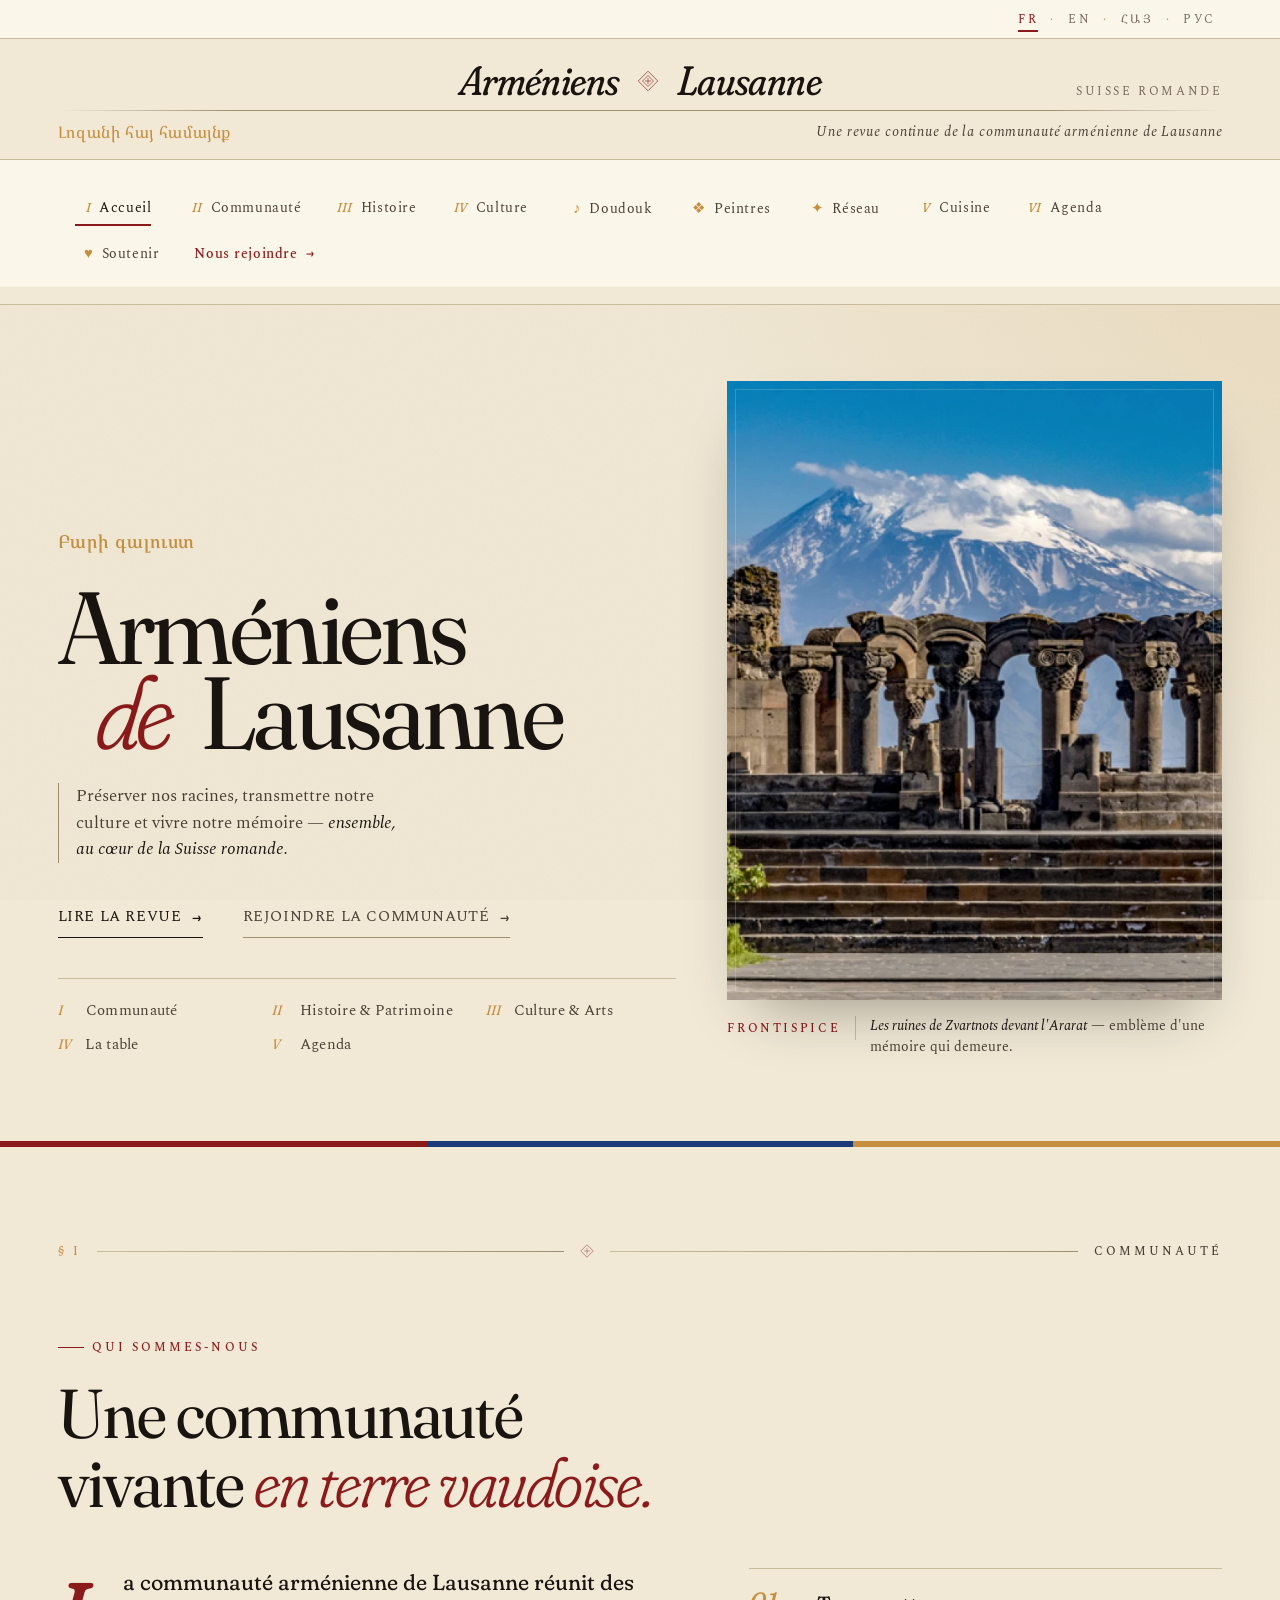
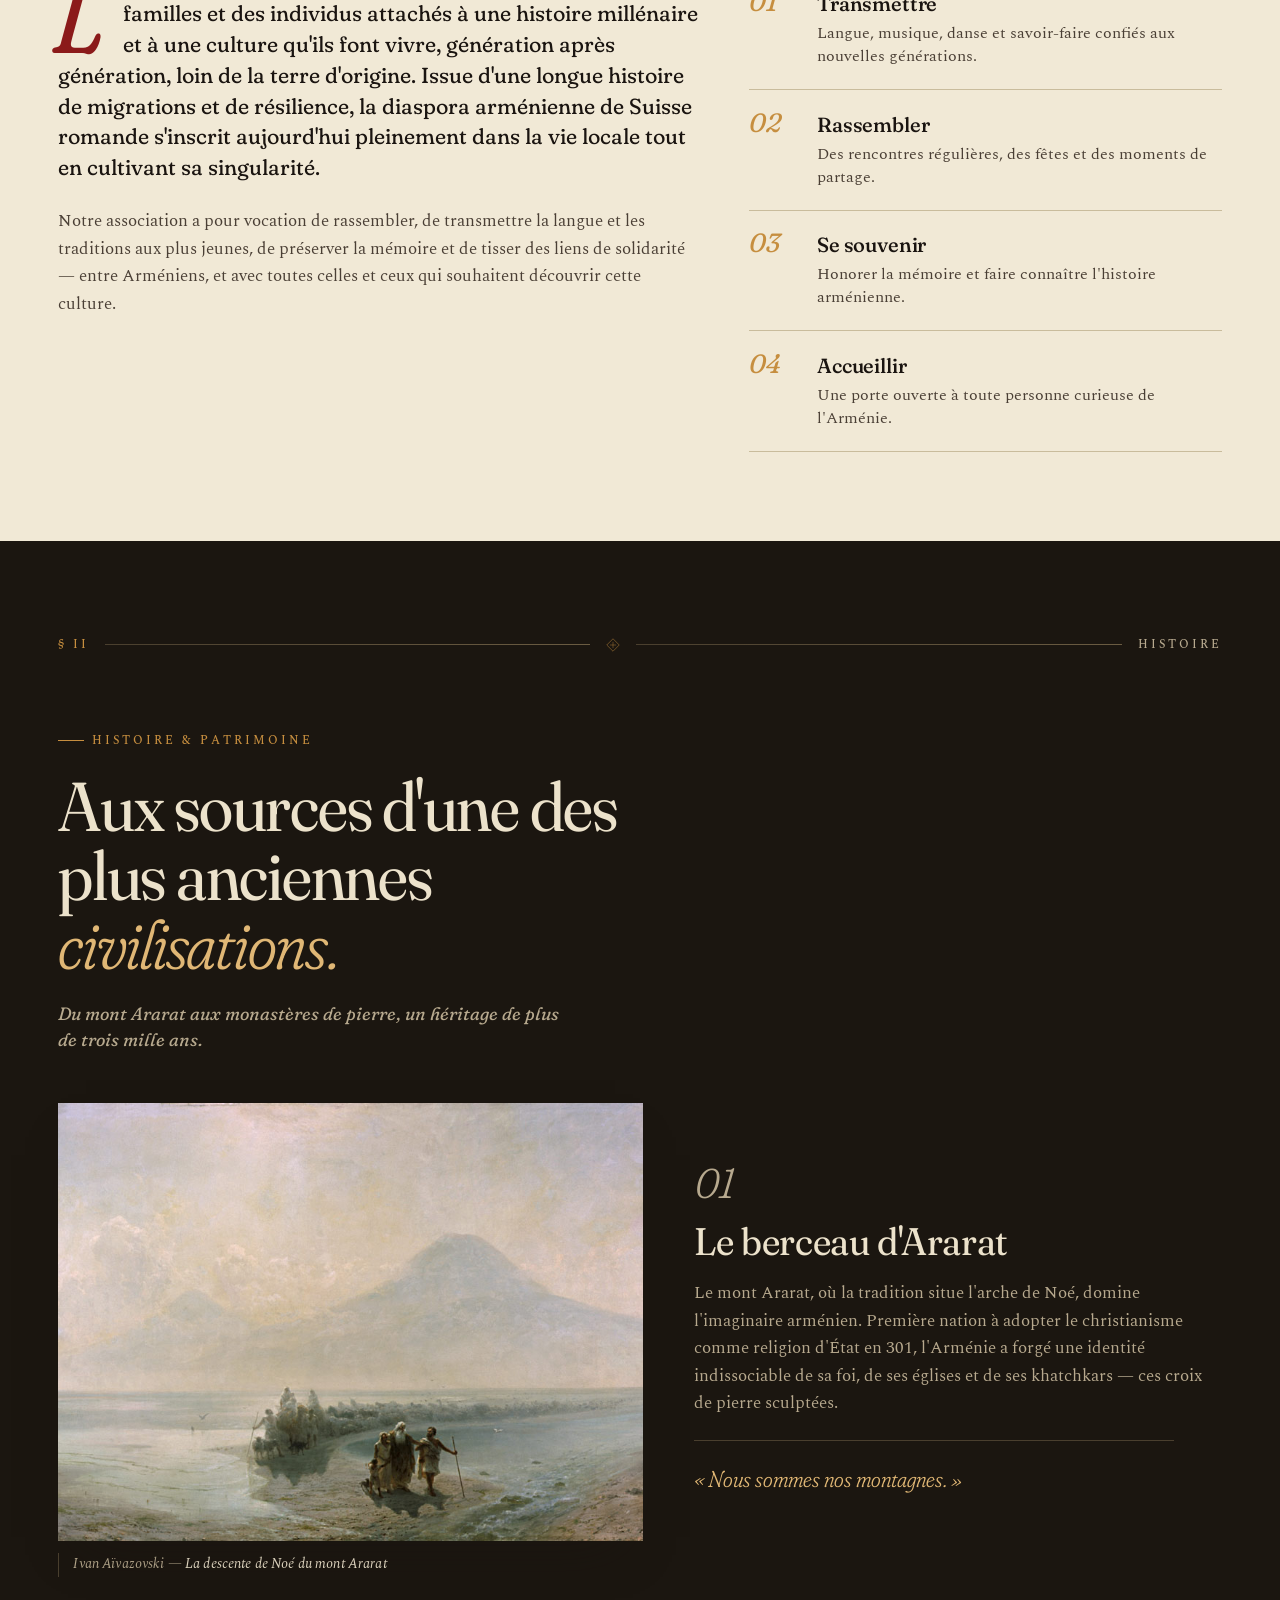
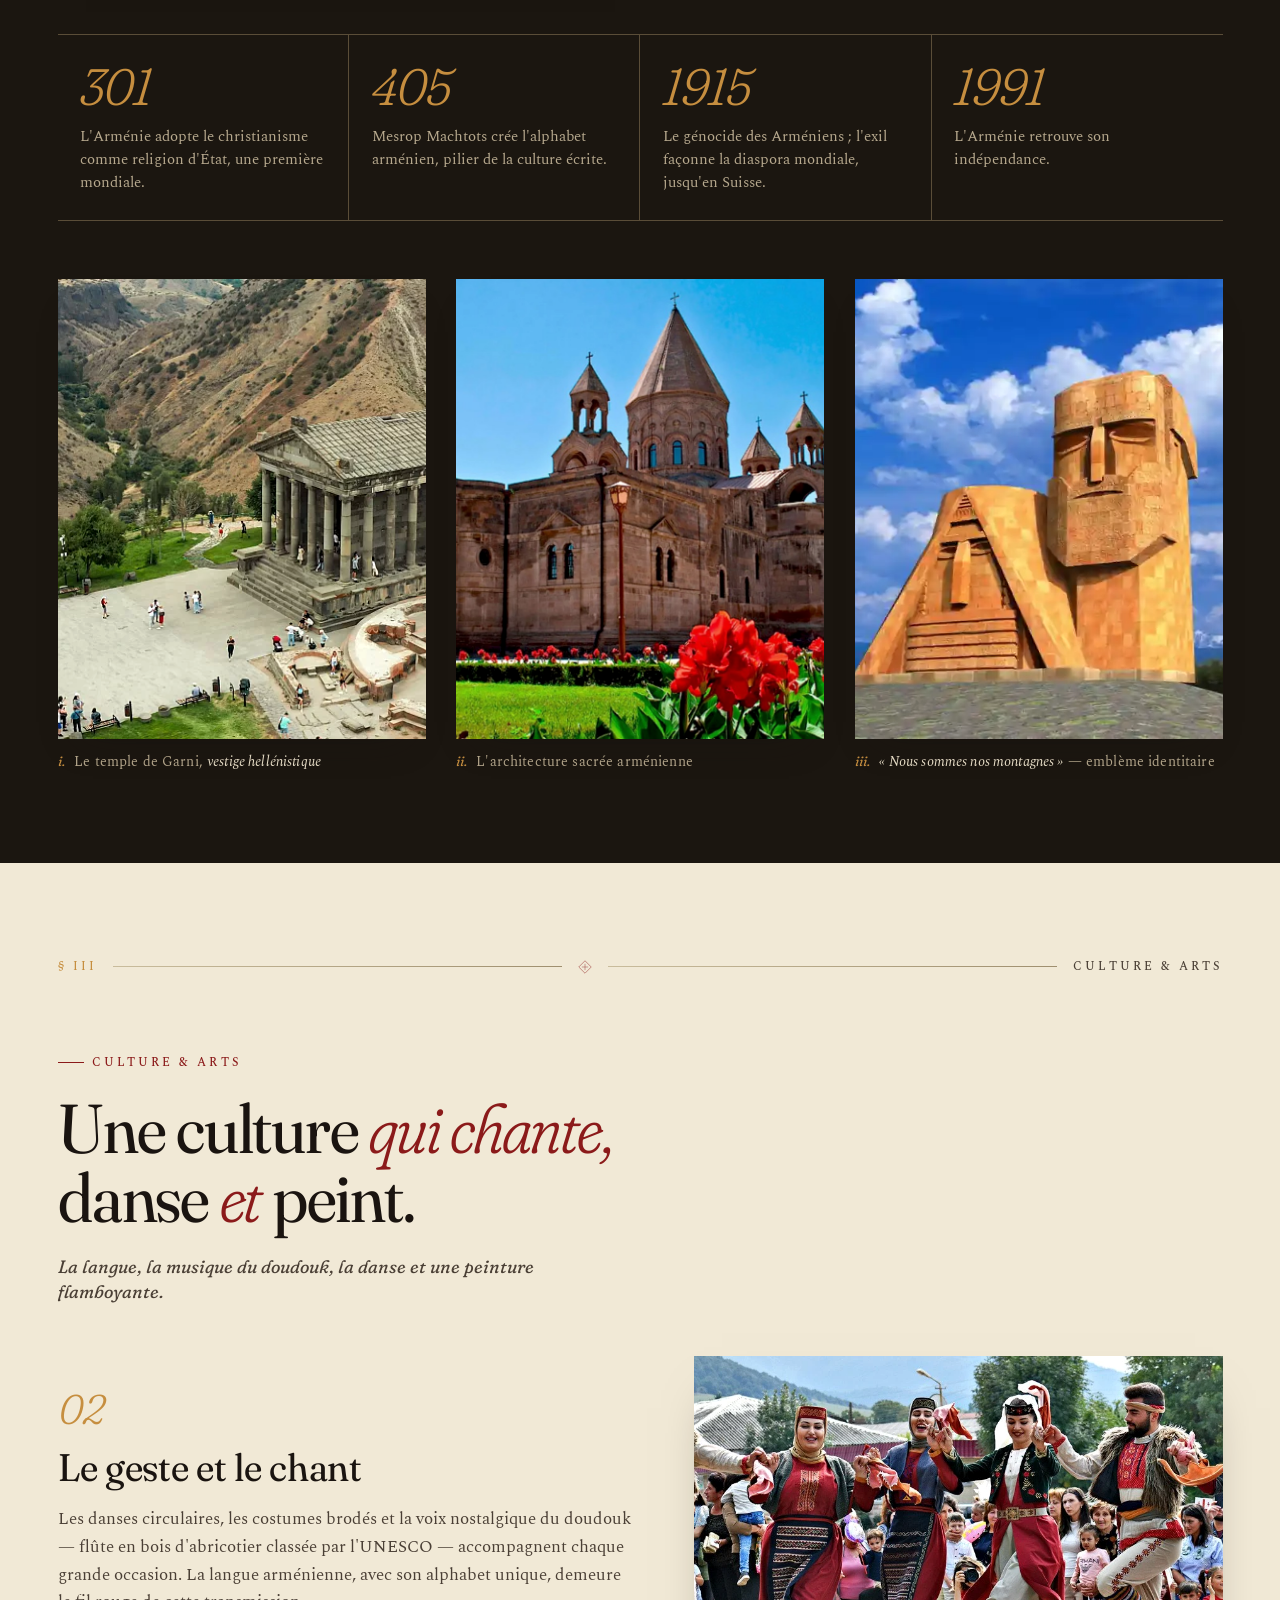
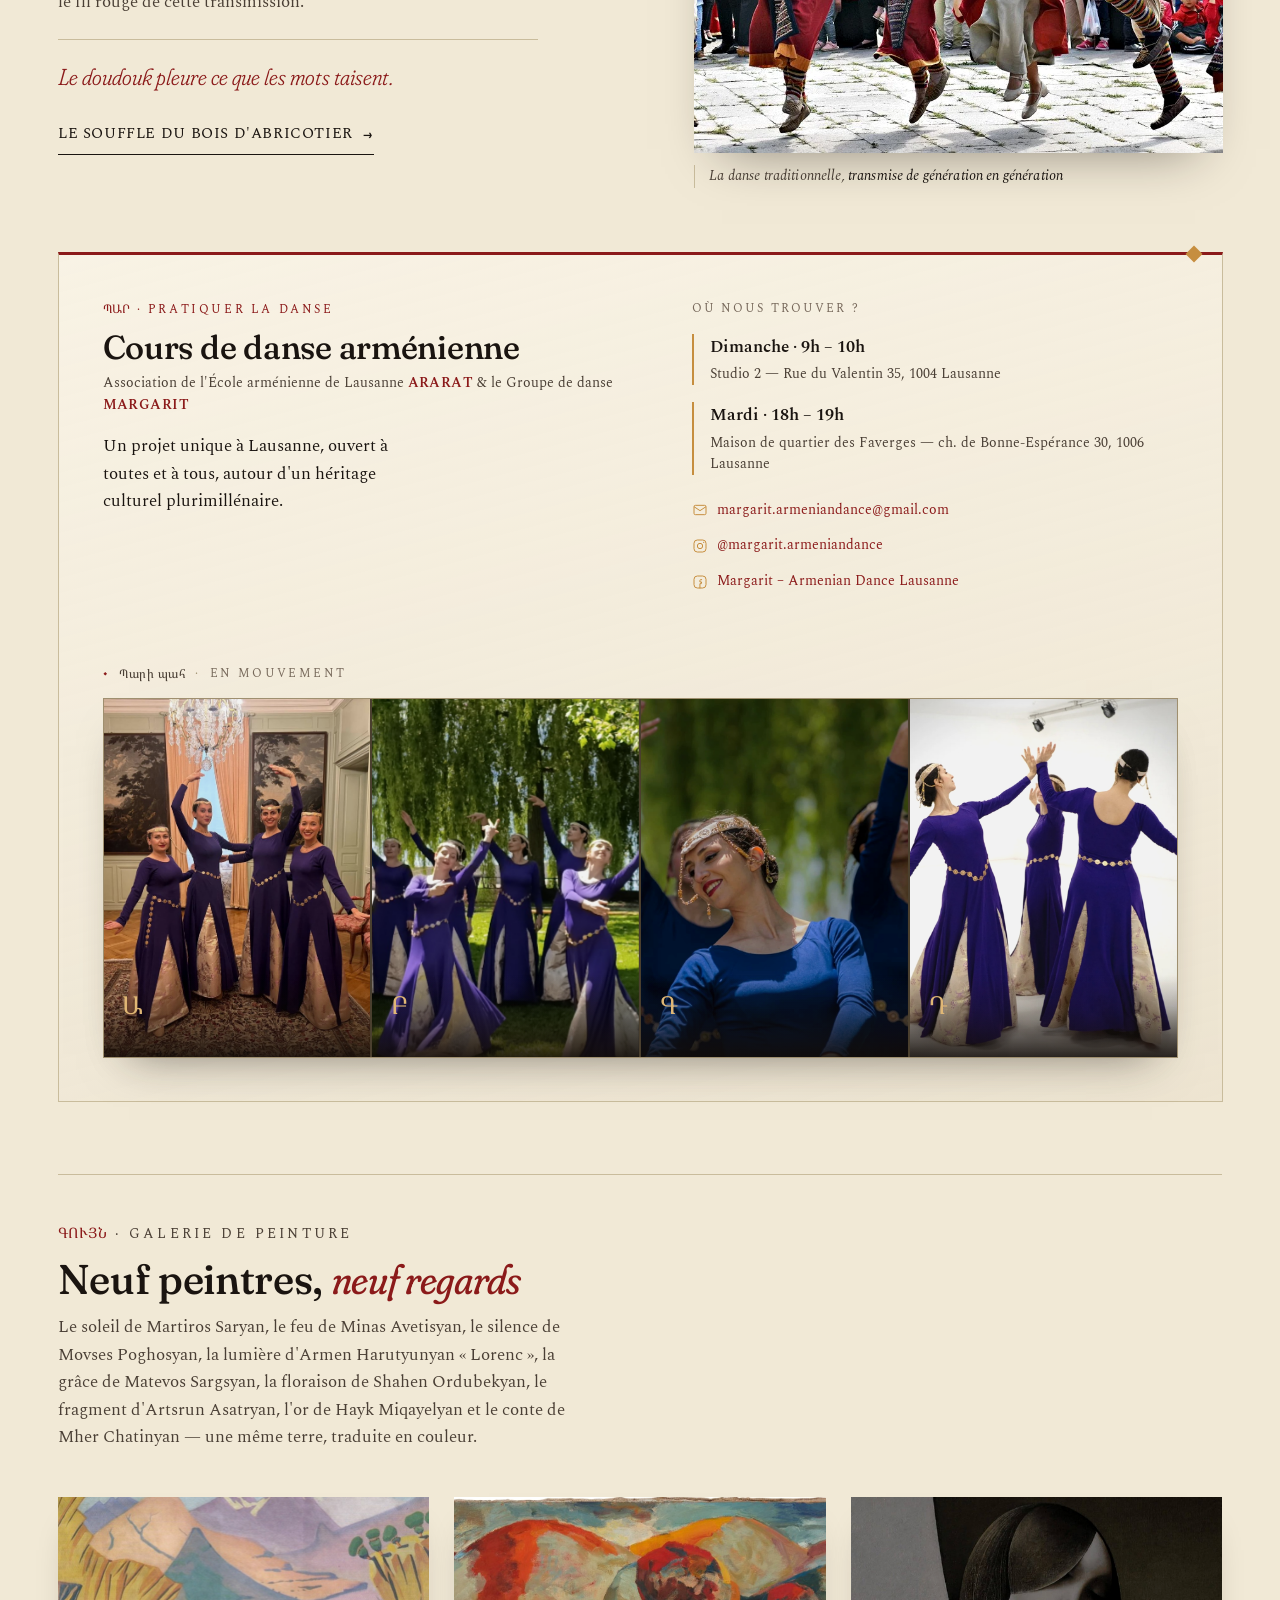
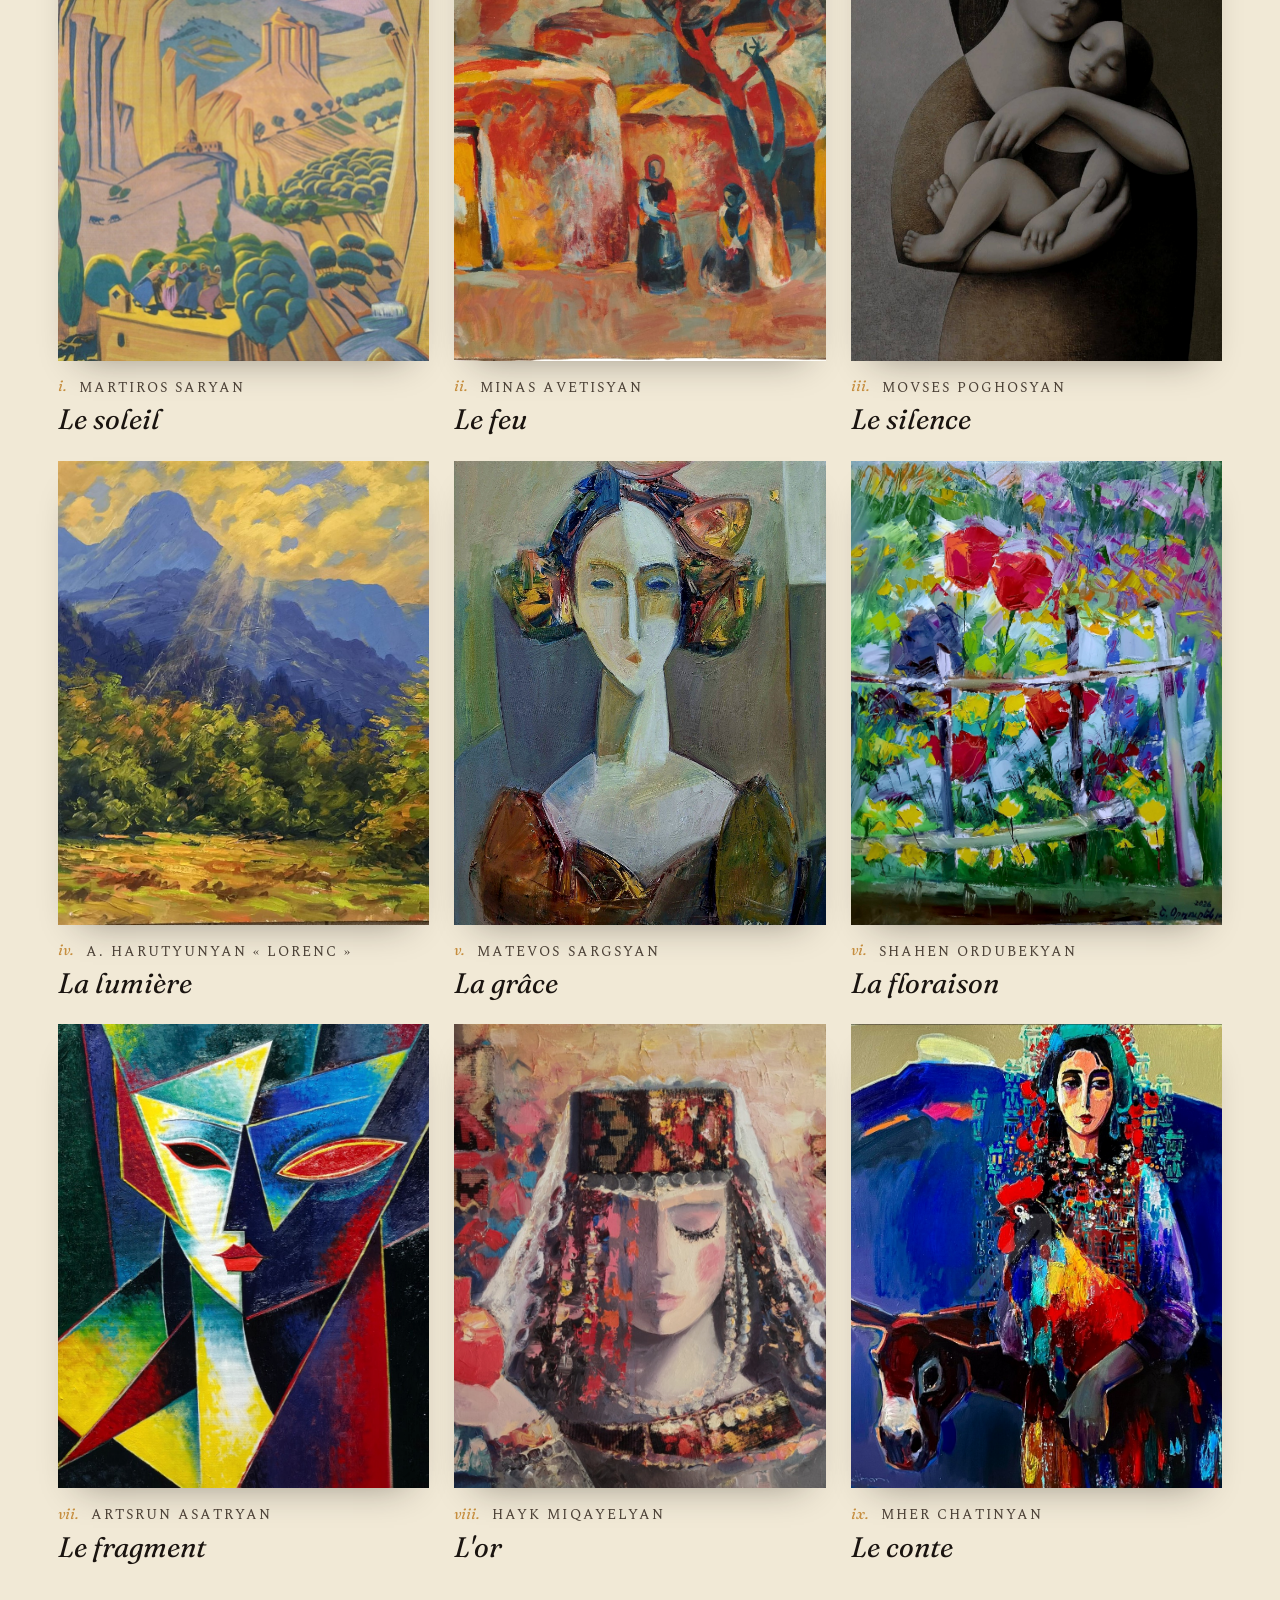
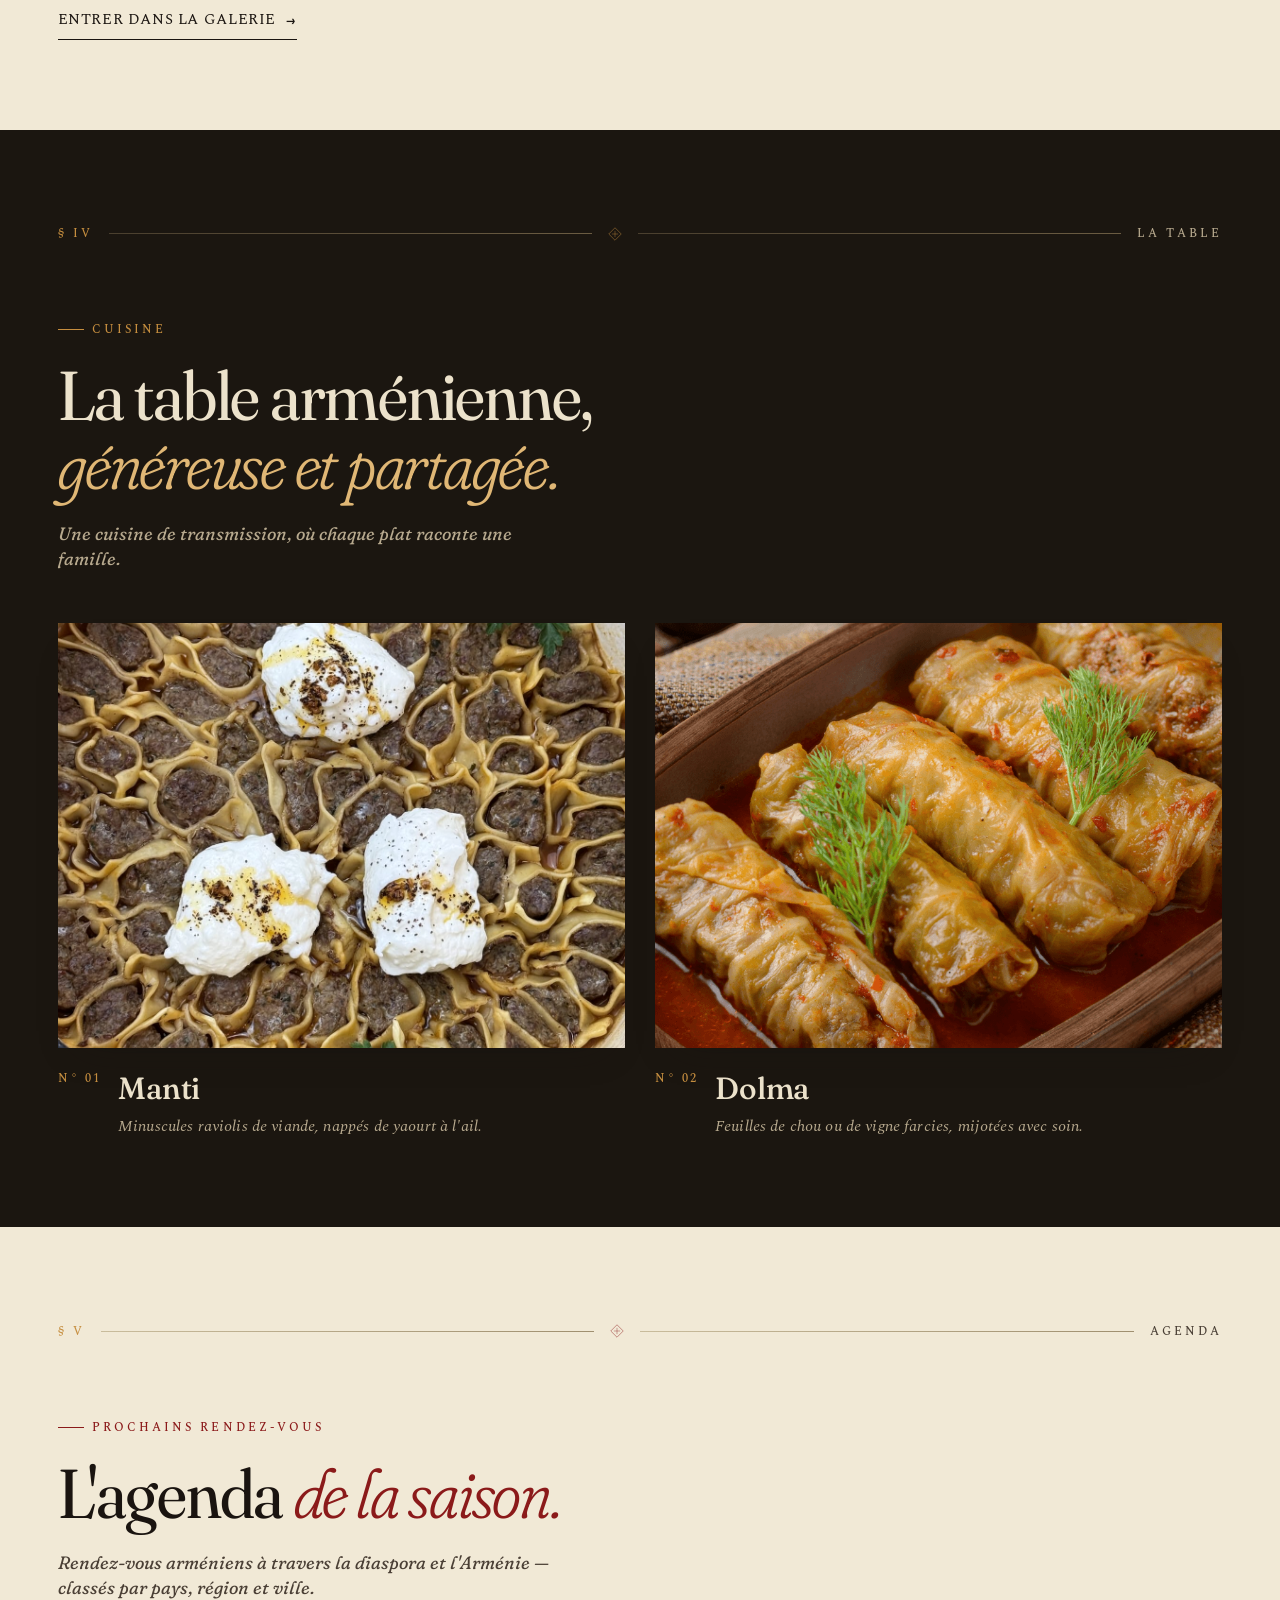
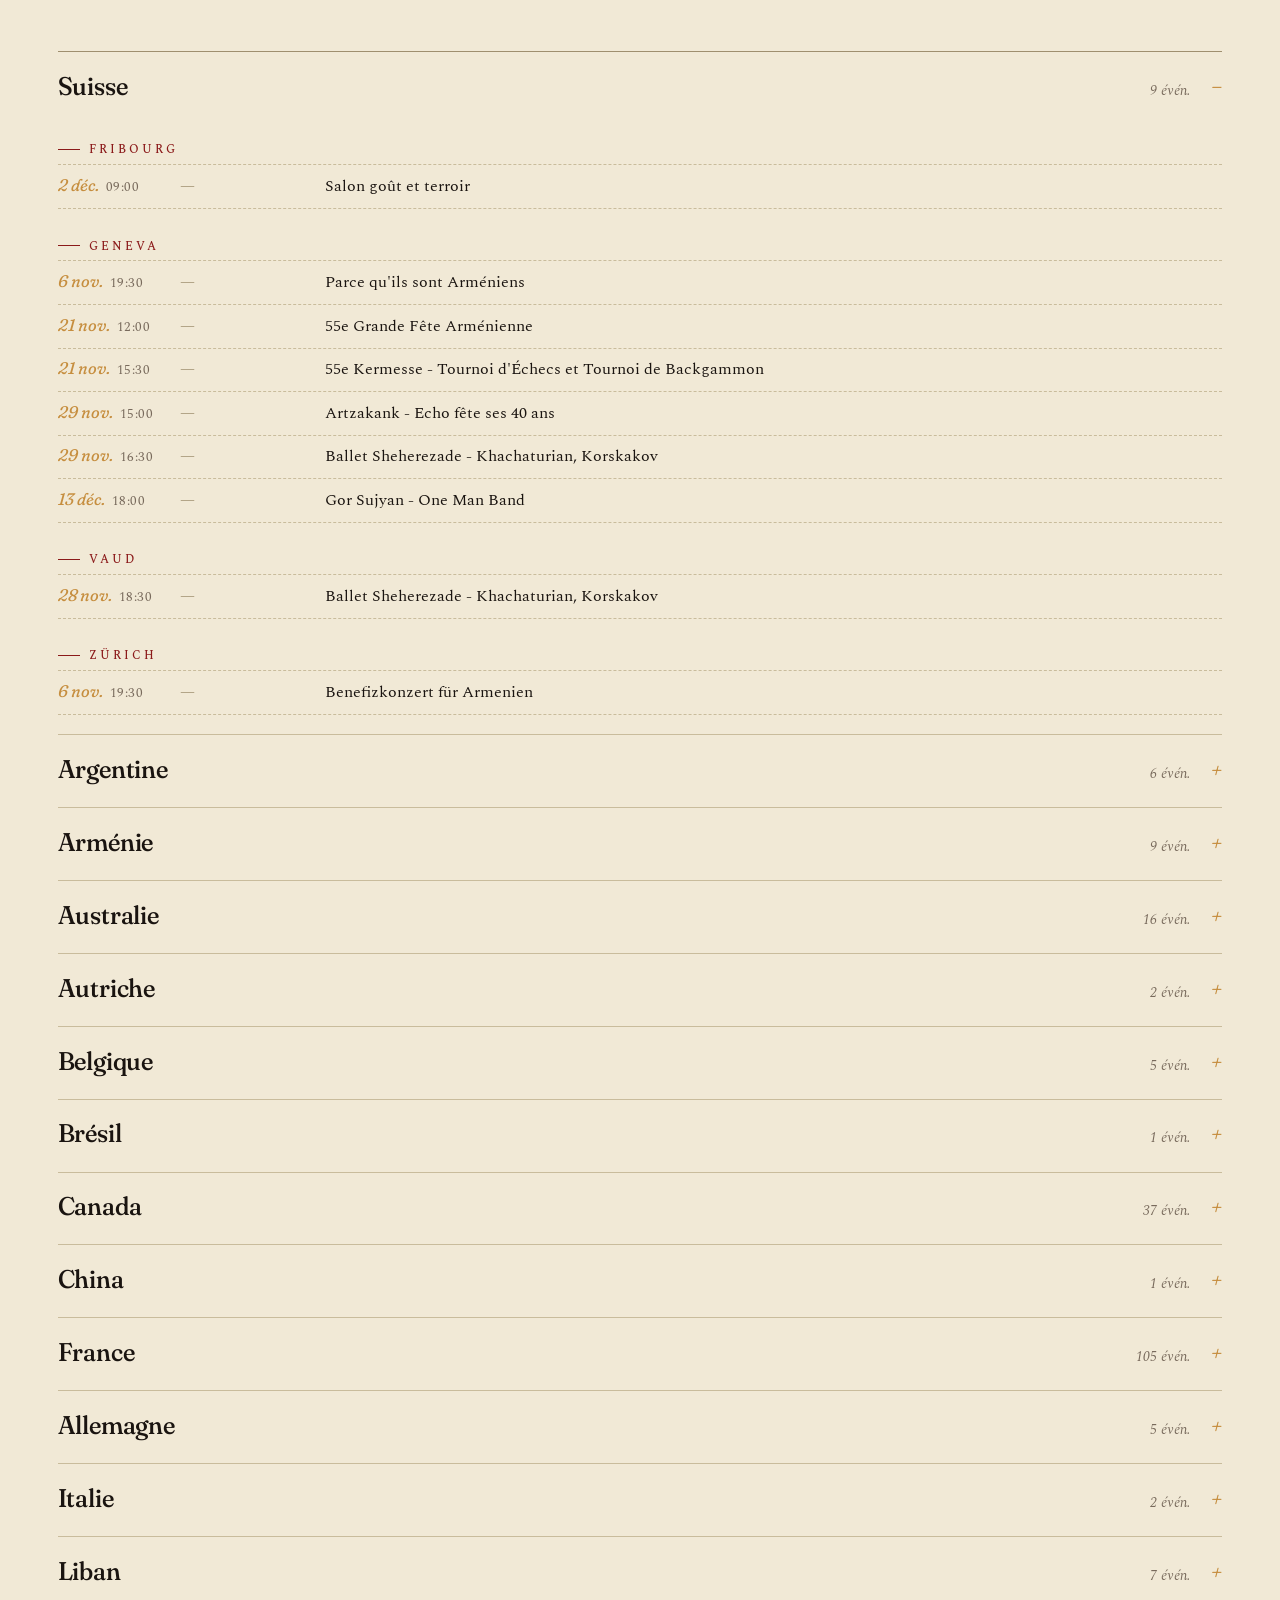
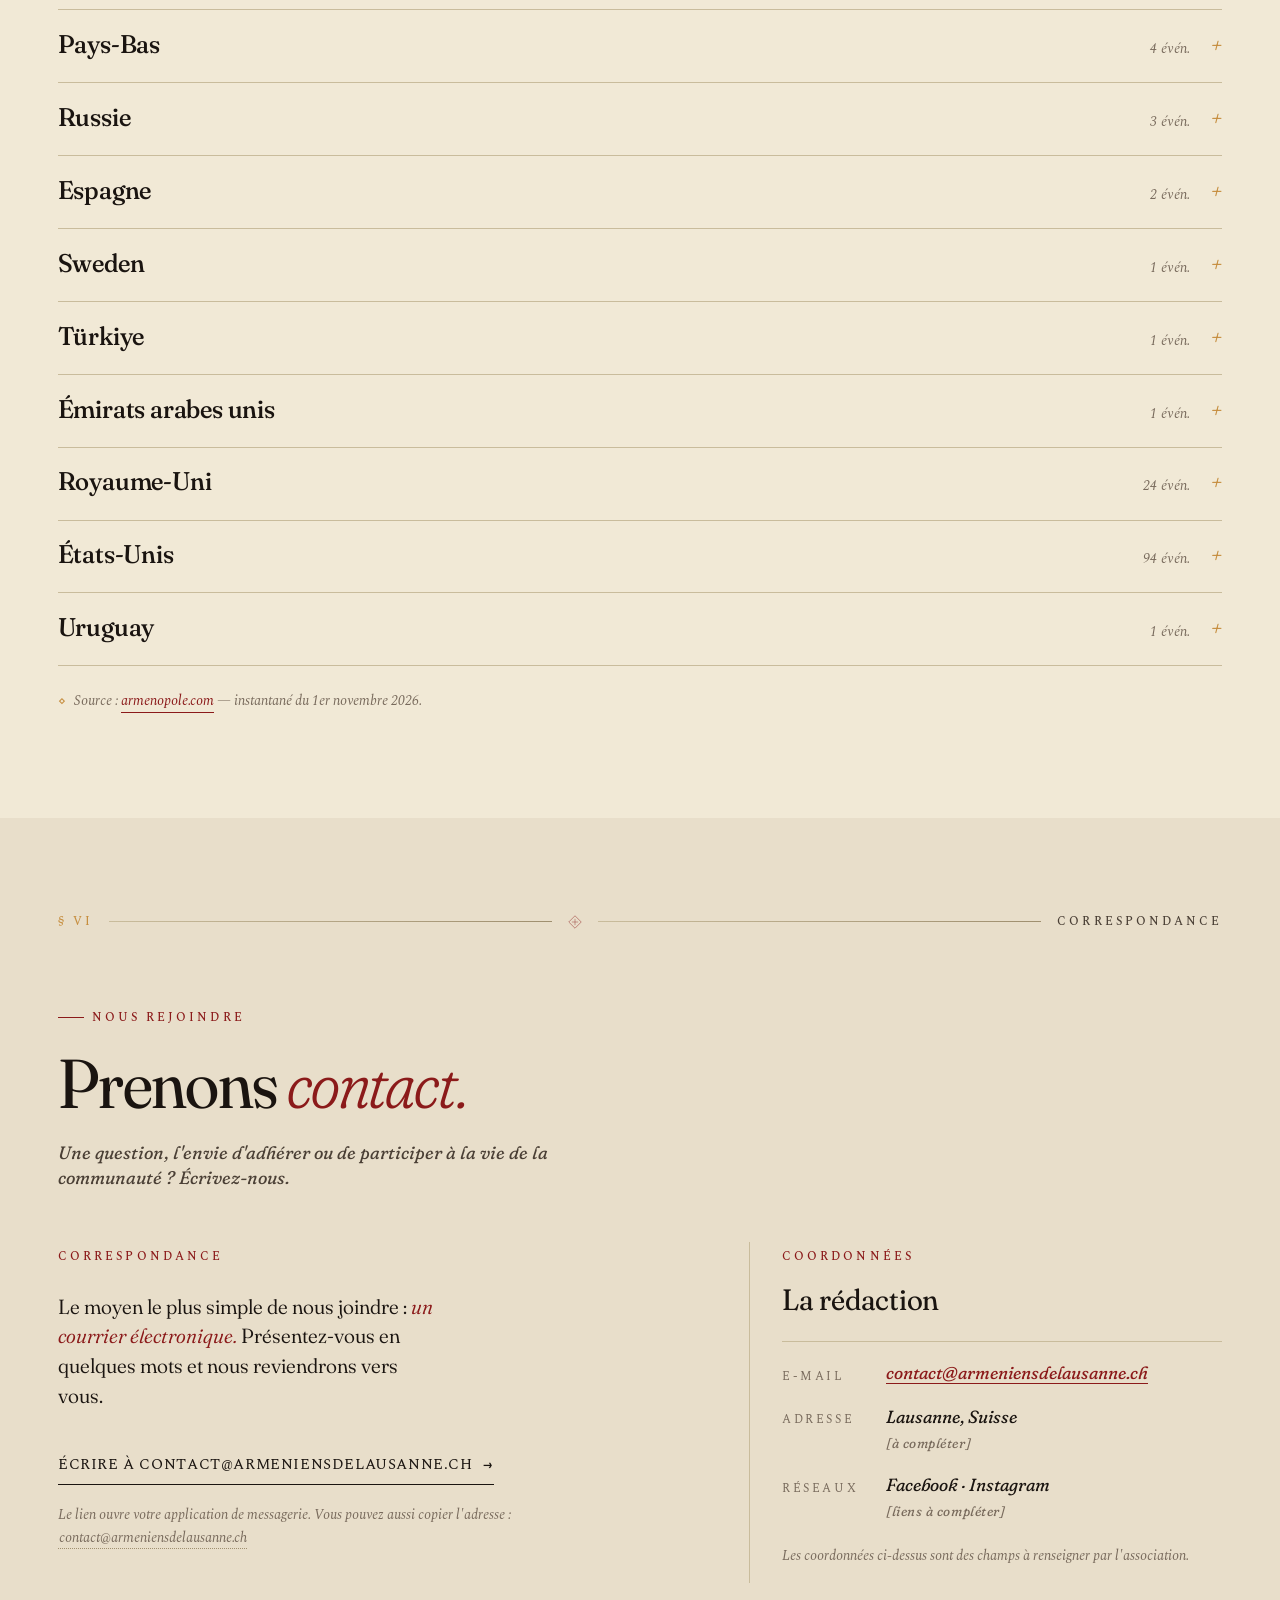
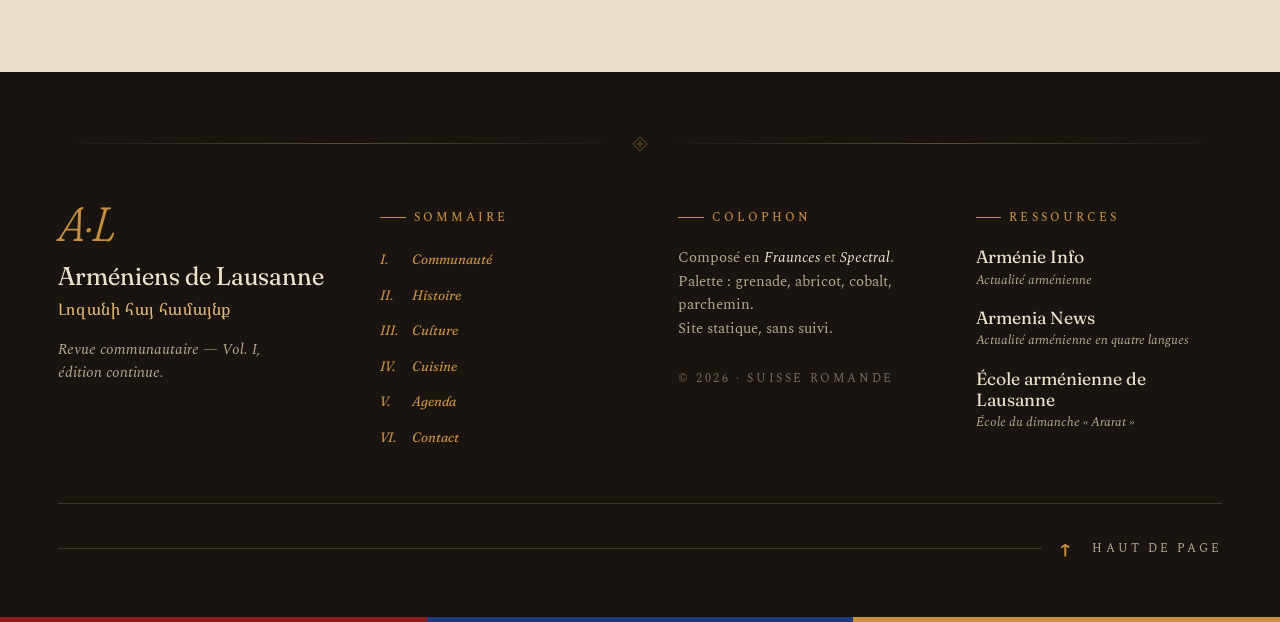
==== commit ac32f860: "chore(agenda): refresh from armenopole.com" ====
--- a/index.html
+++ b/index.html
@@ -787,7 +787,7 @@
 
         <p class="events-note">
           <span class="orn-tiny" aria-hidden="true">◇</span>
-          <span data-i18n="events.source">Source&nbsp;: <a href="https://armenopole.com/ArmenianEvents" target="_blank" rel="noopener noreferrer">armenopole.com</a>&nbsp;— instantané du 31&nbsp;octobre 2026.</span>
+          <span data-i18n="events.source">Source&nbsp;: <a href="https://armenopole.com/ArmenianEvents" target="_blank" rel="noopener noreferrer">armenopole.com</a>&nbsp;— instantané du 1er&nbsp;novembre 2026.</span>
         </p>
       </div>
     </section>
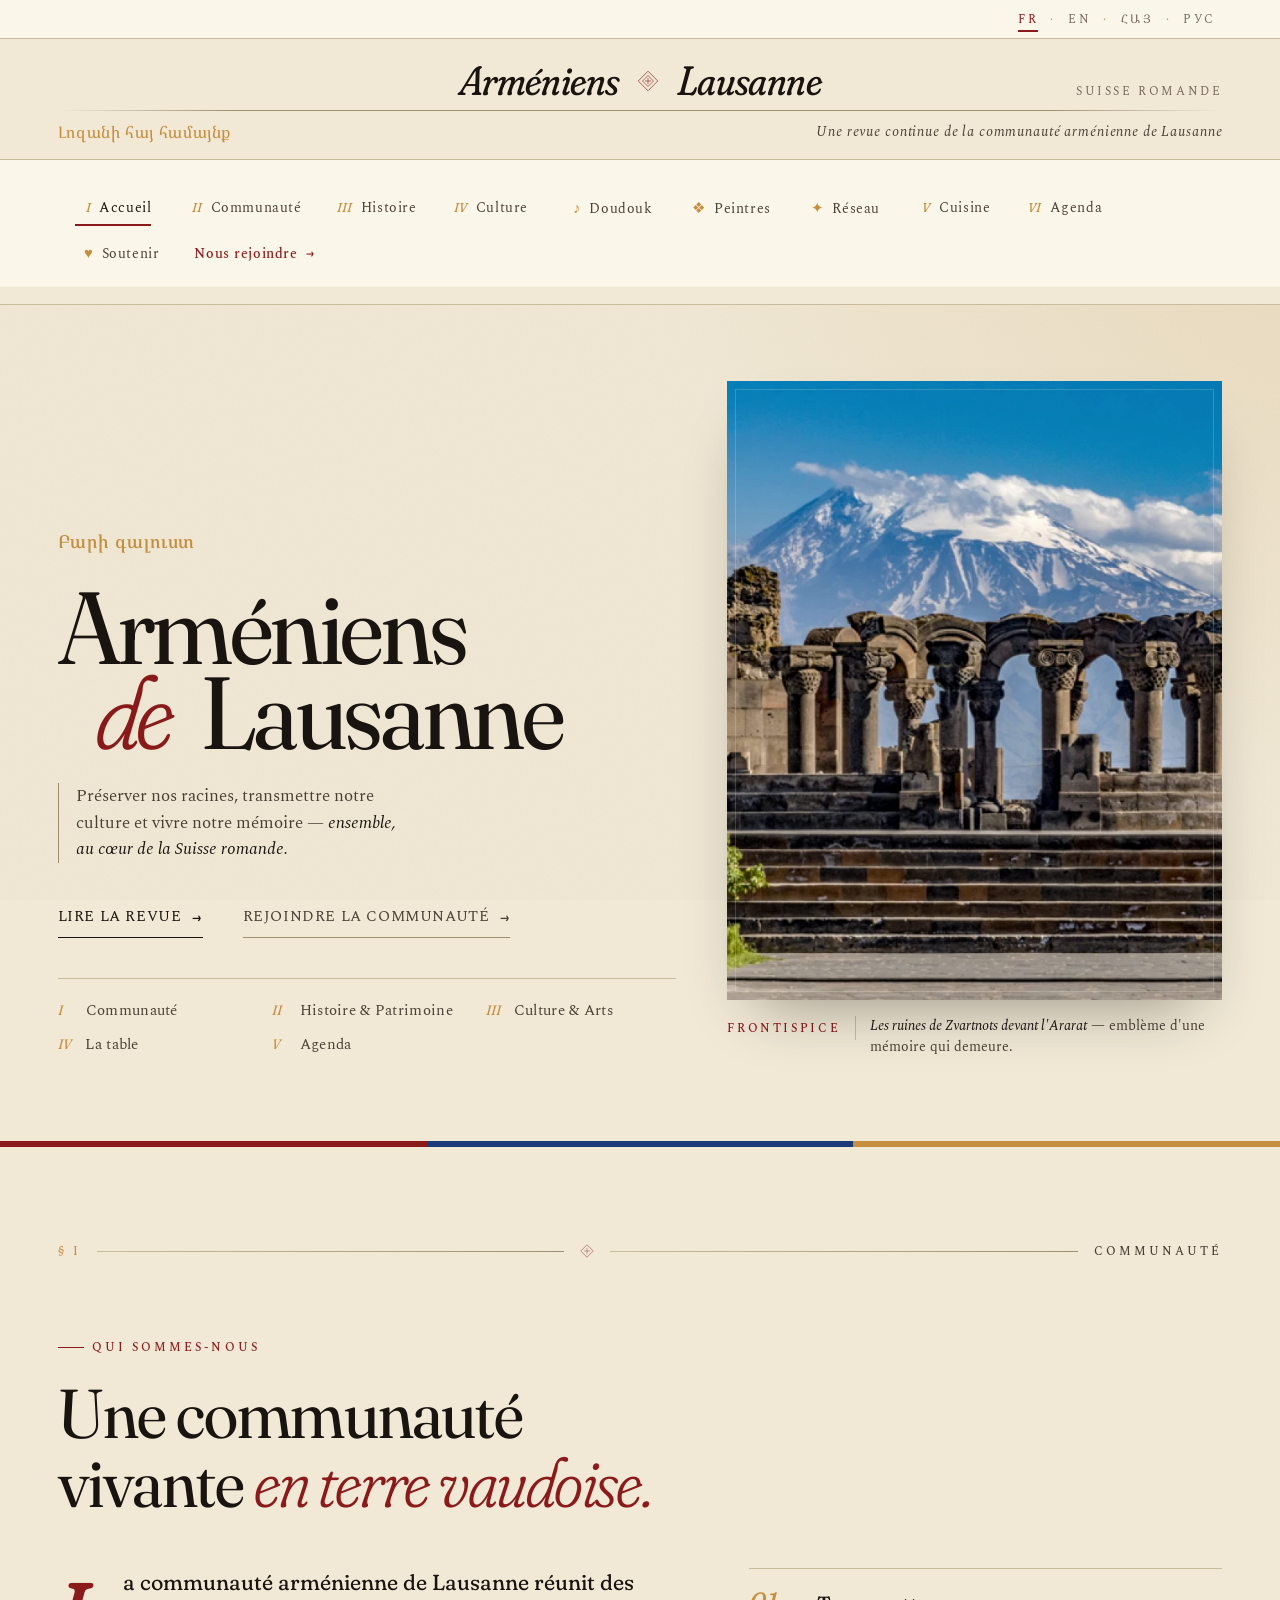
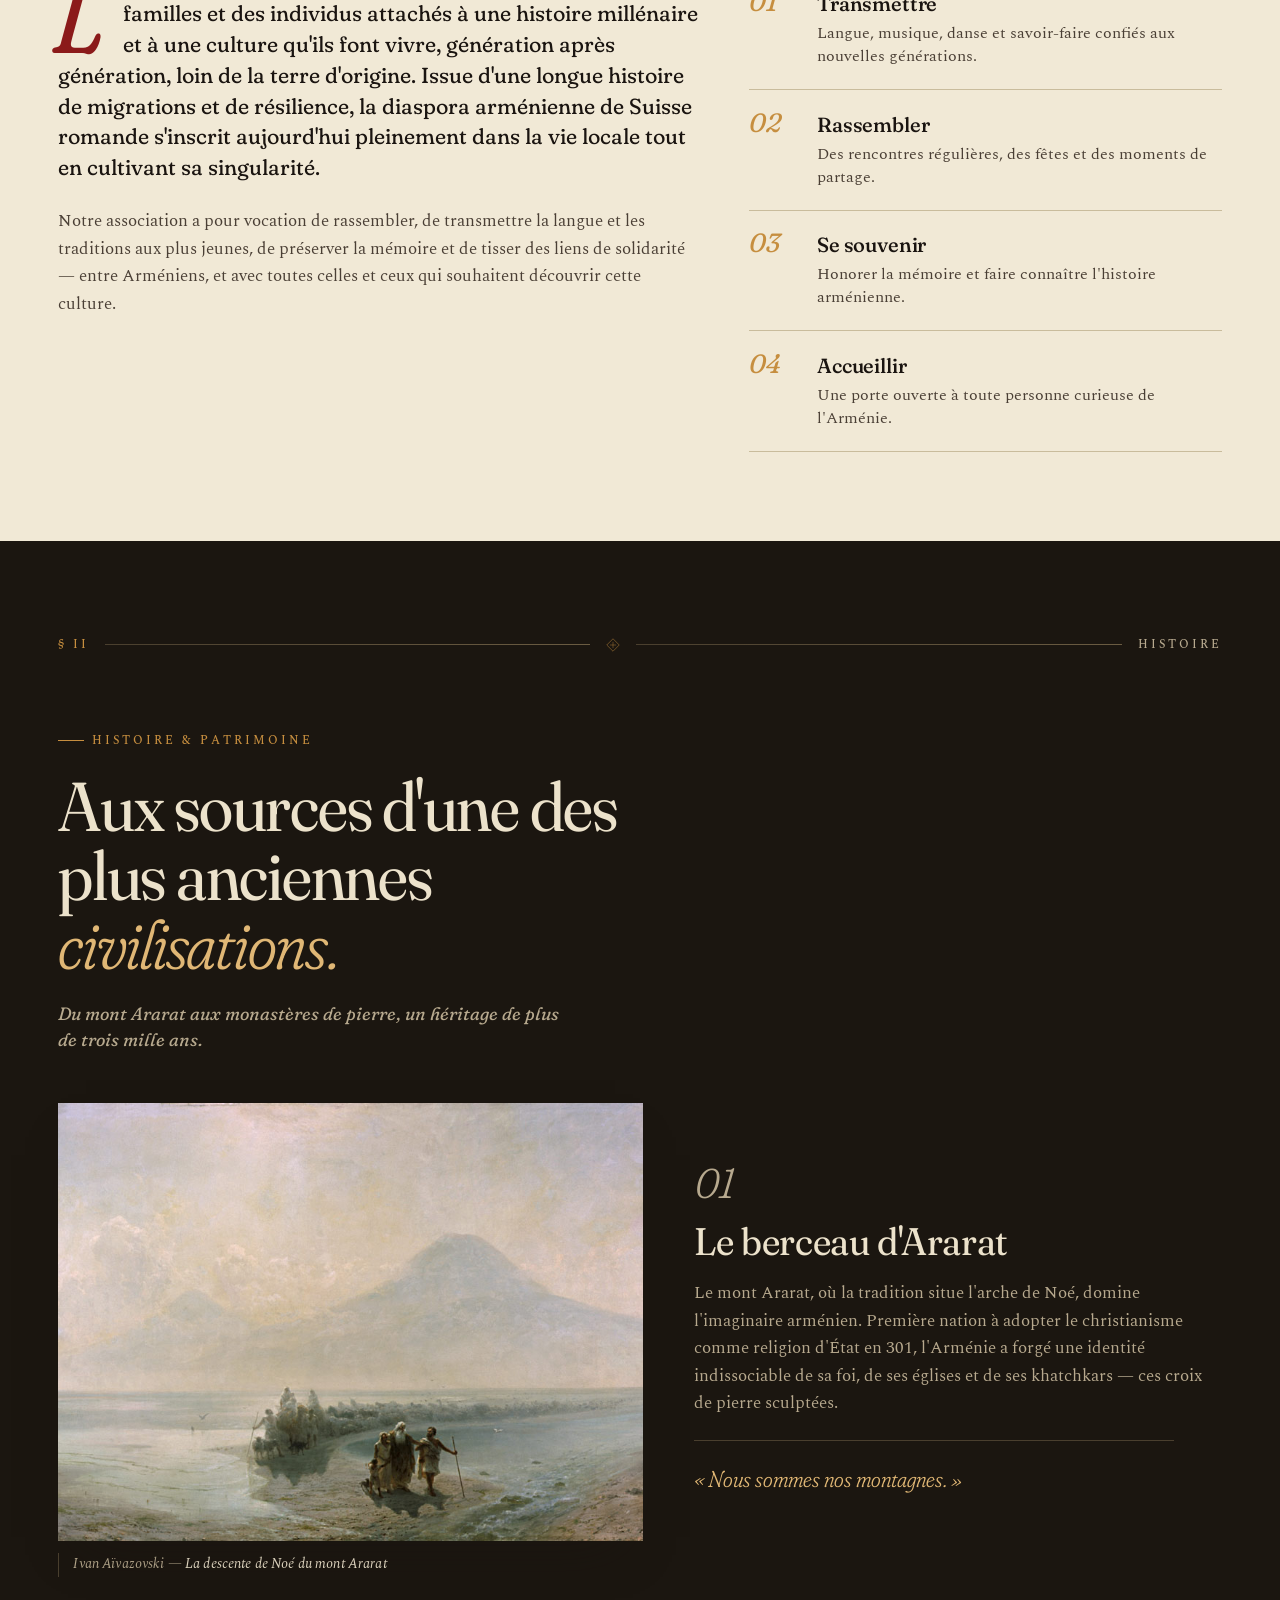
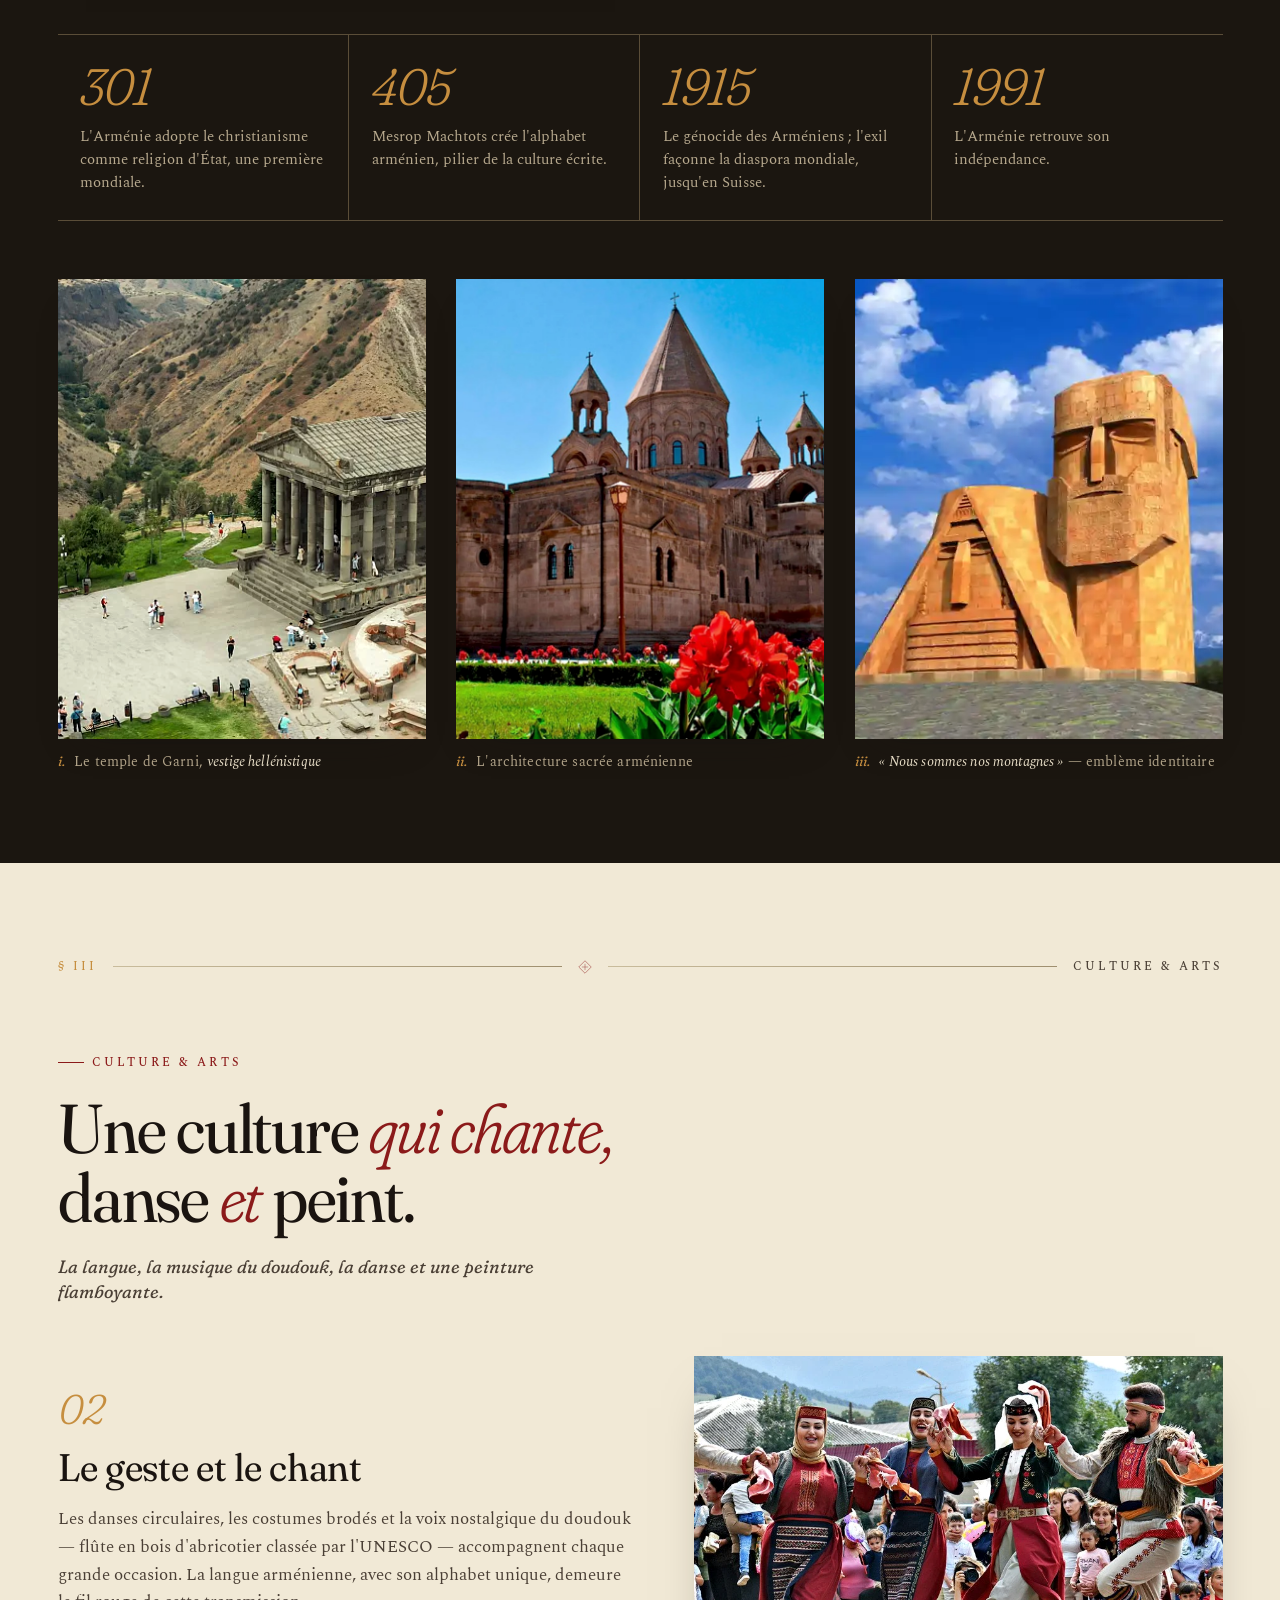
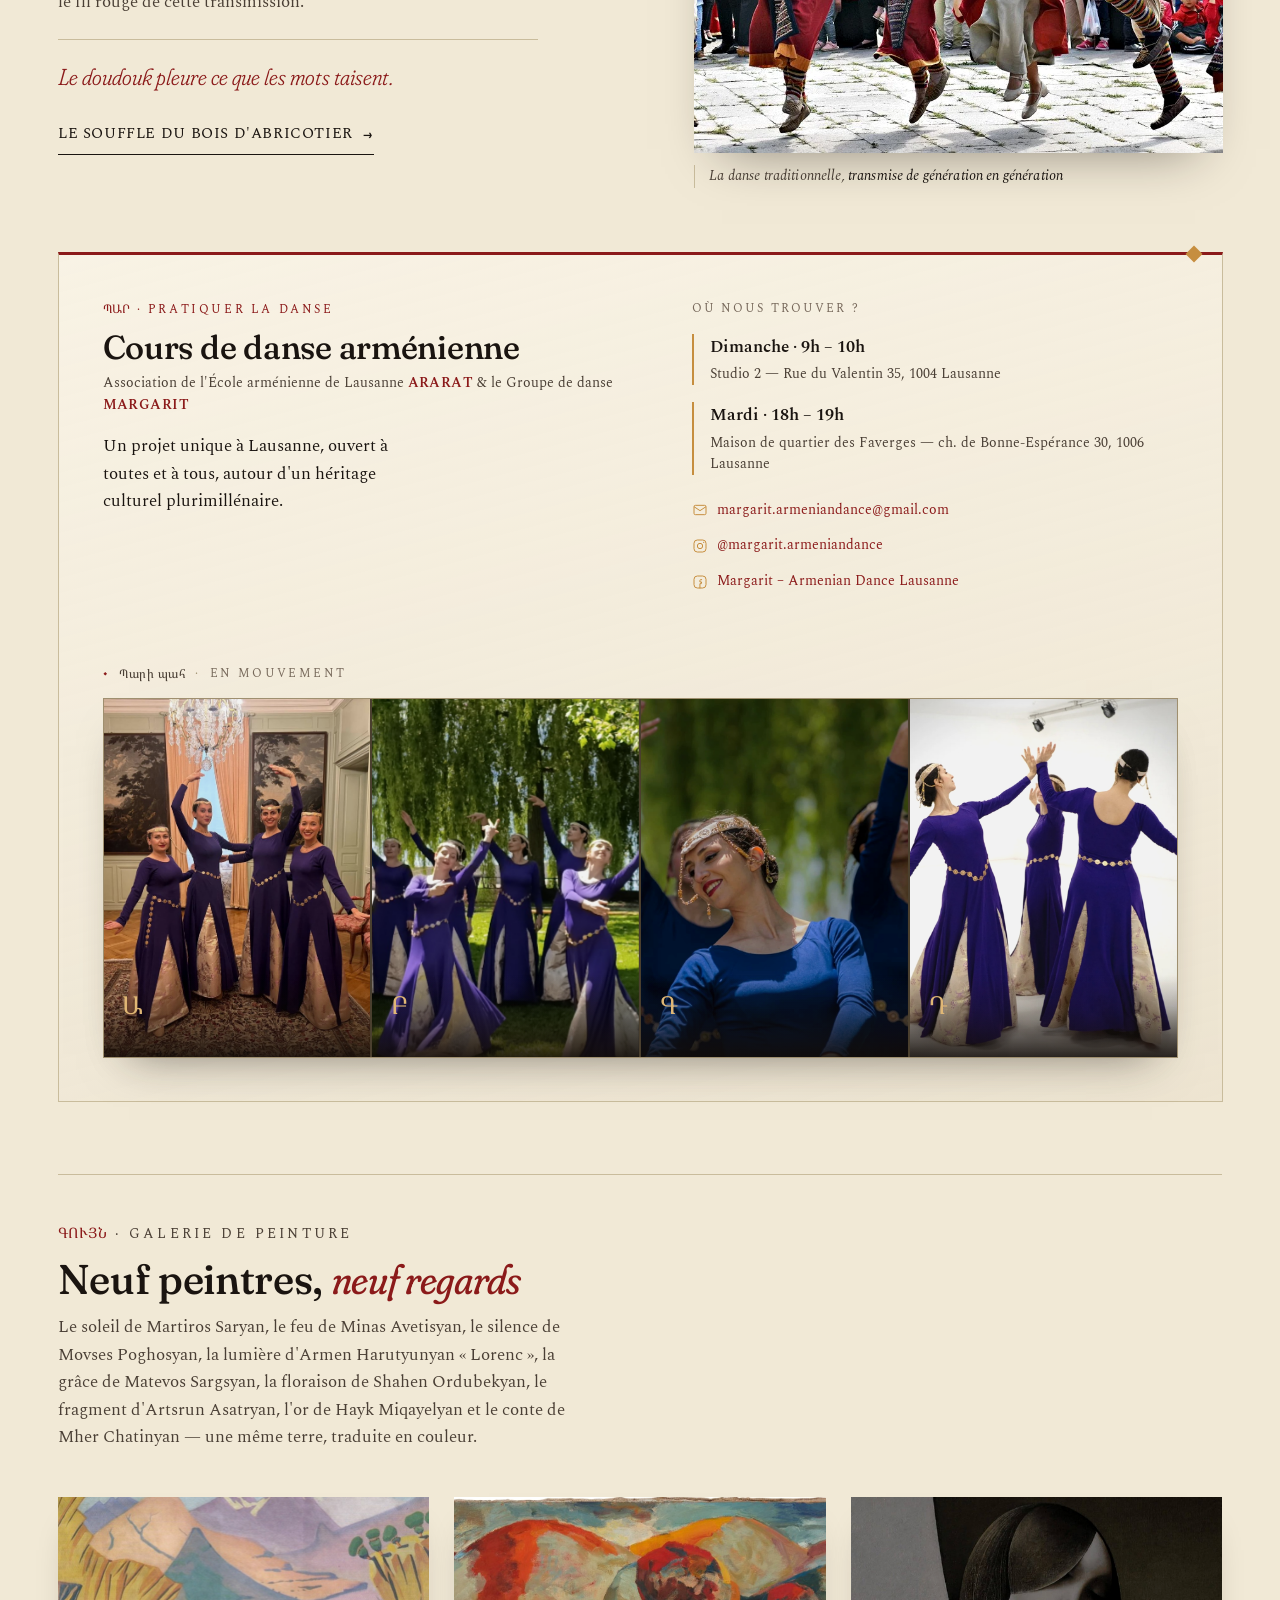
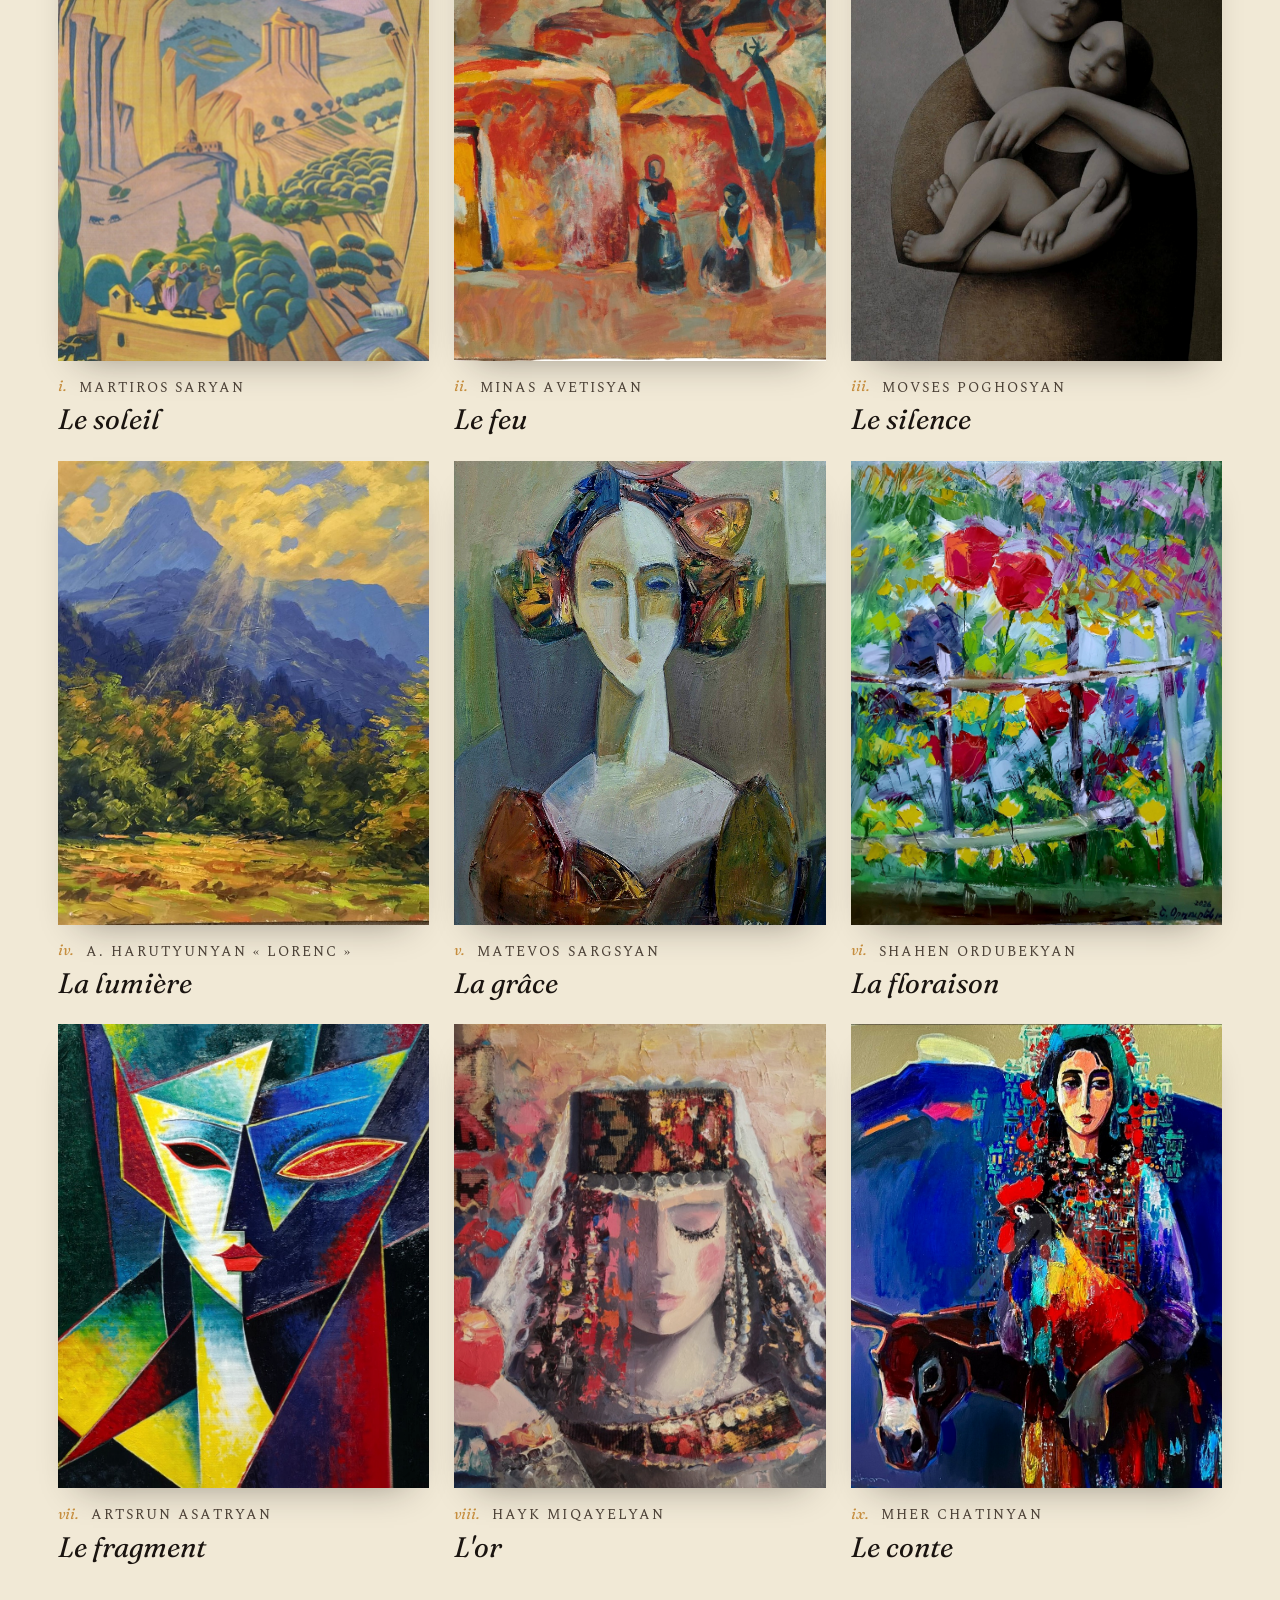
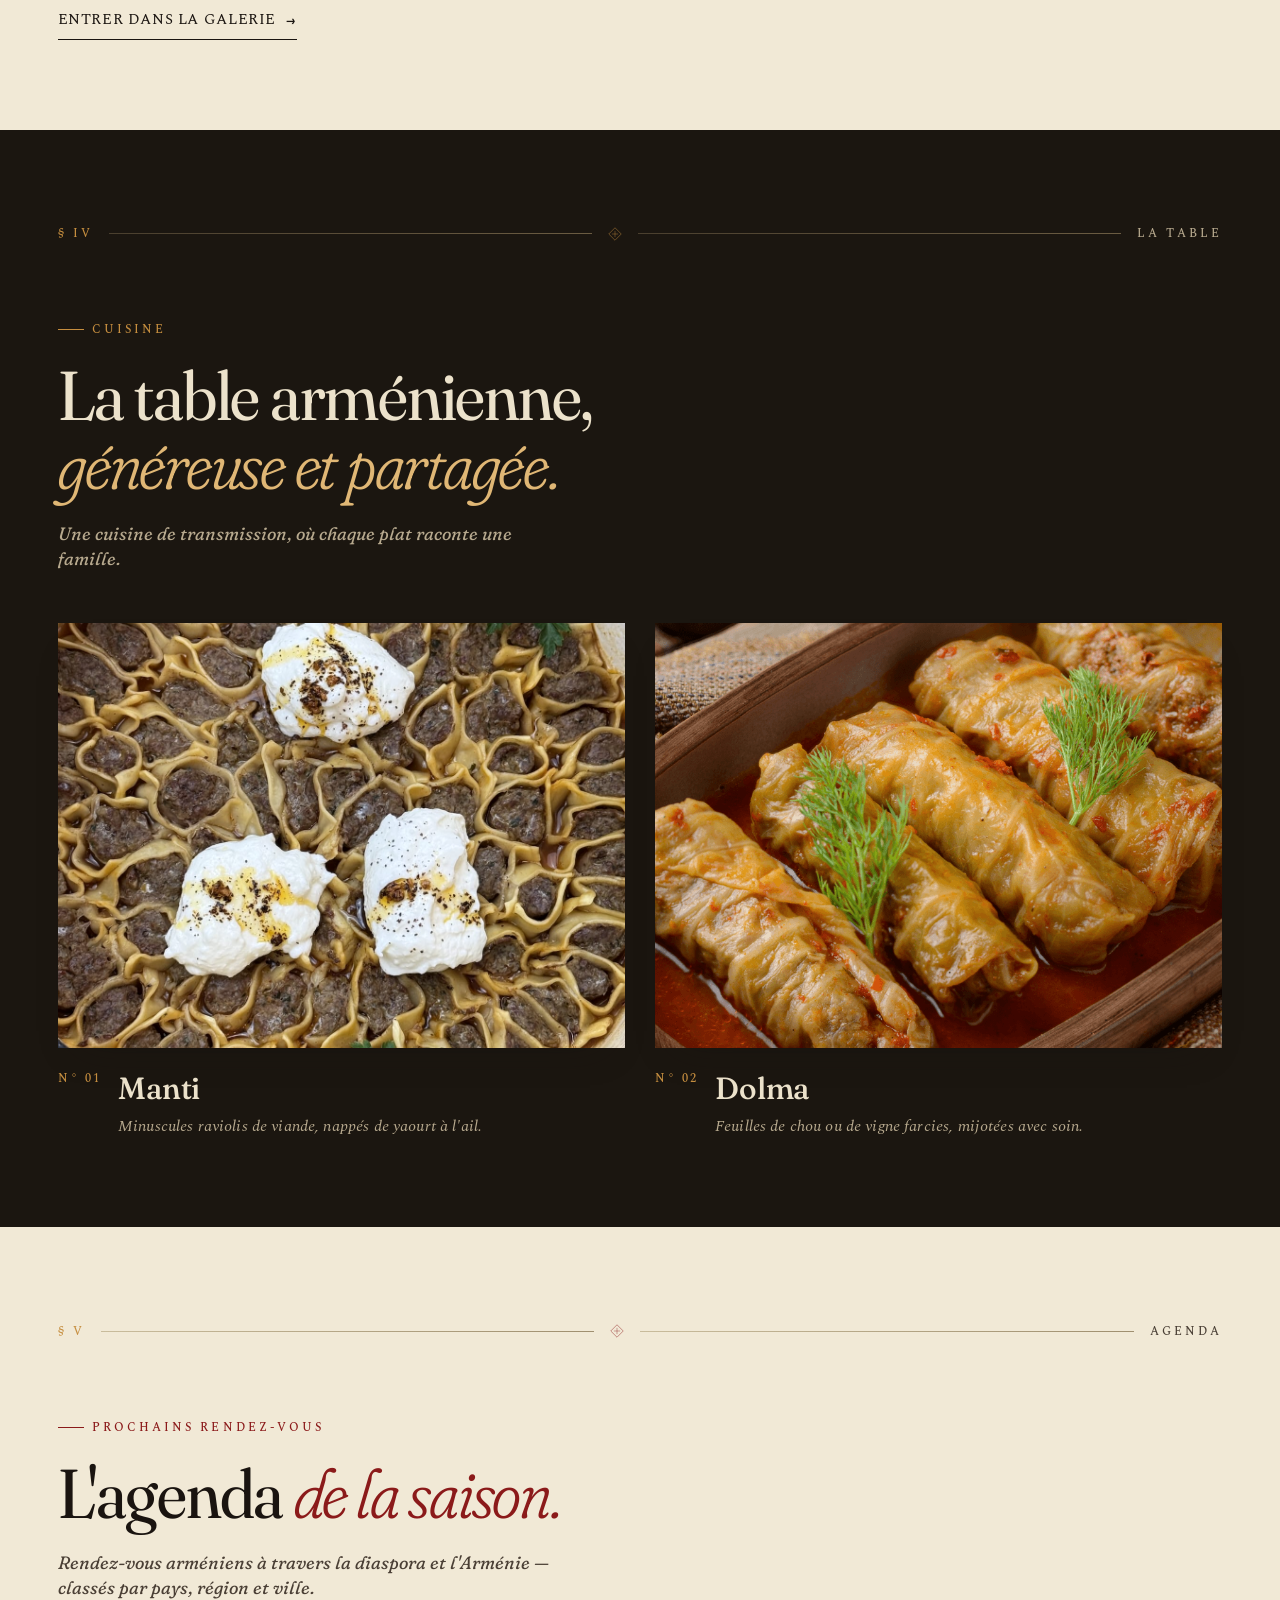
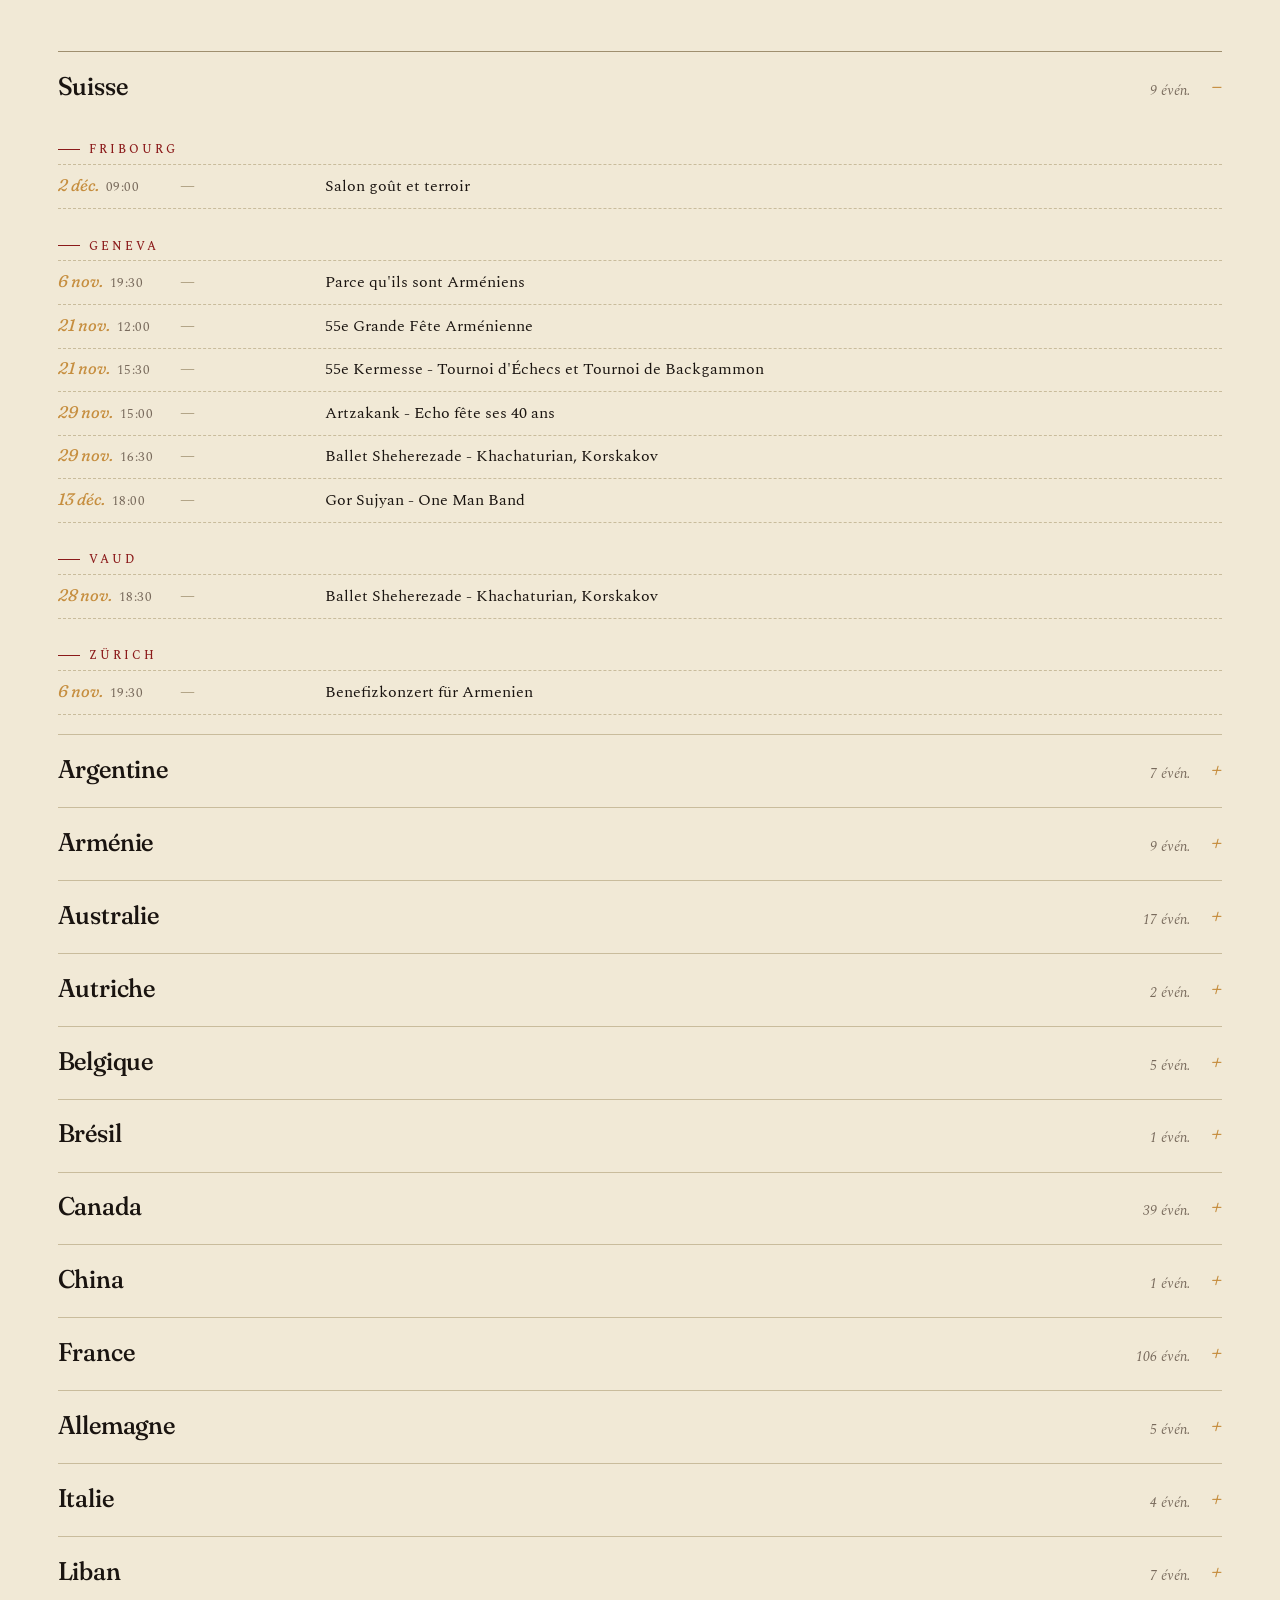
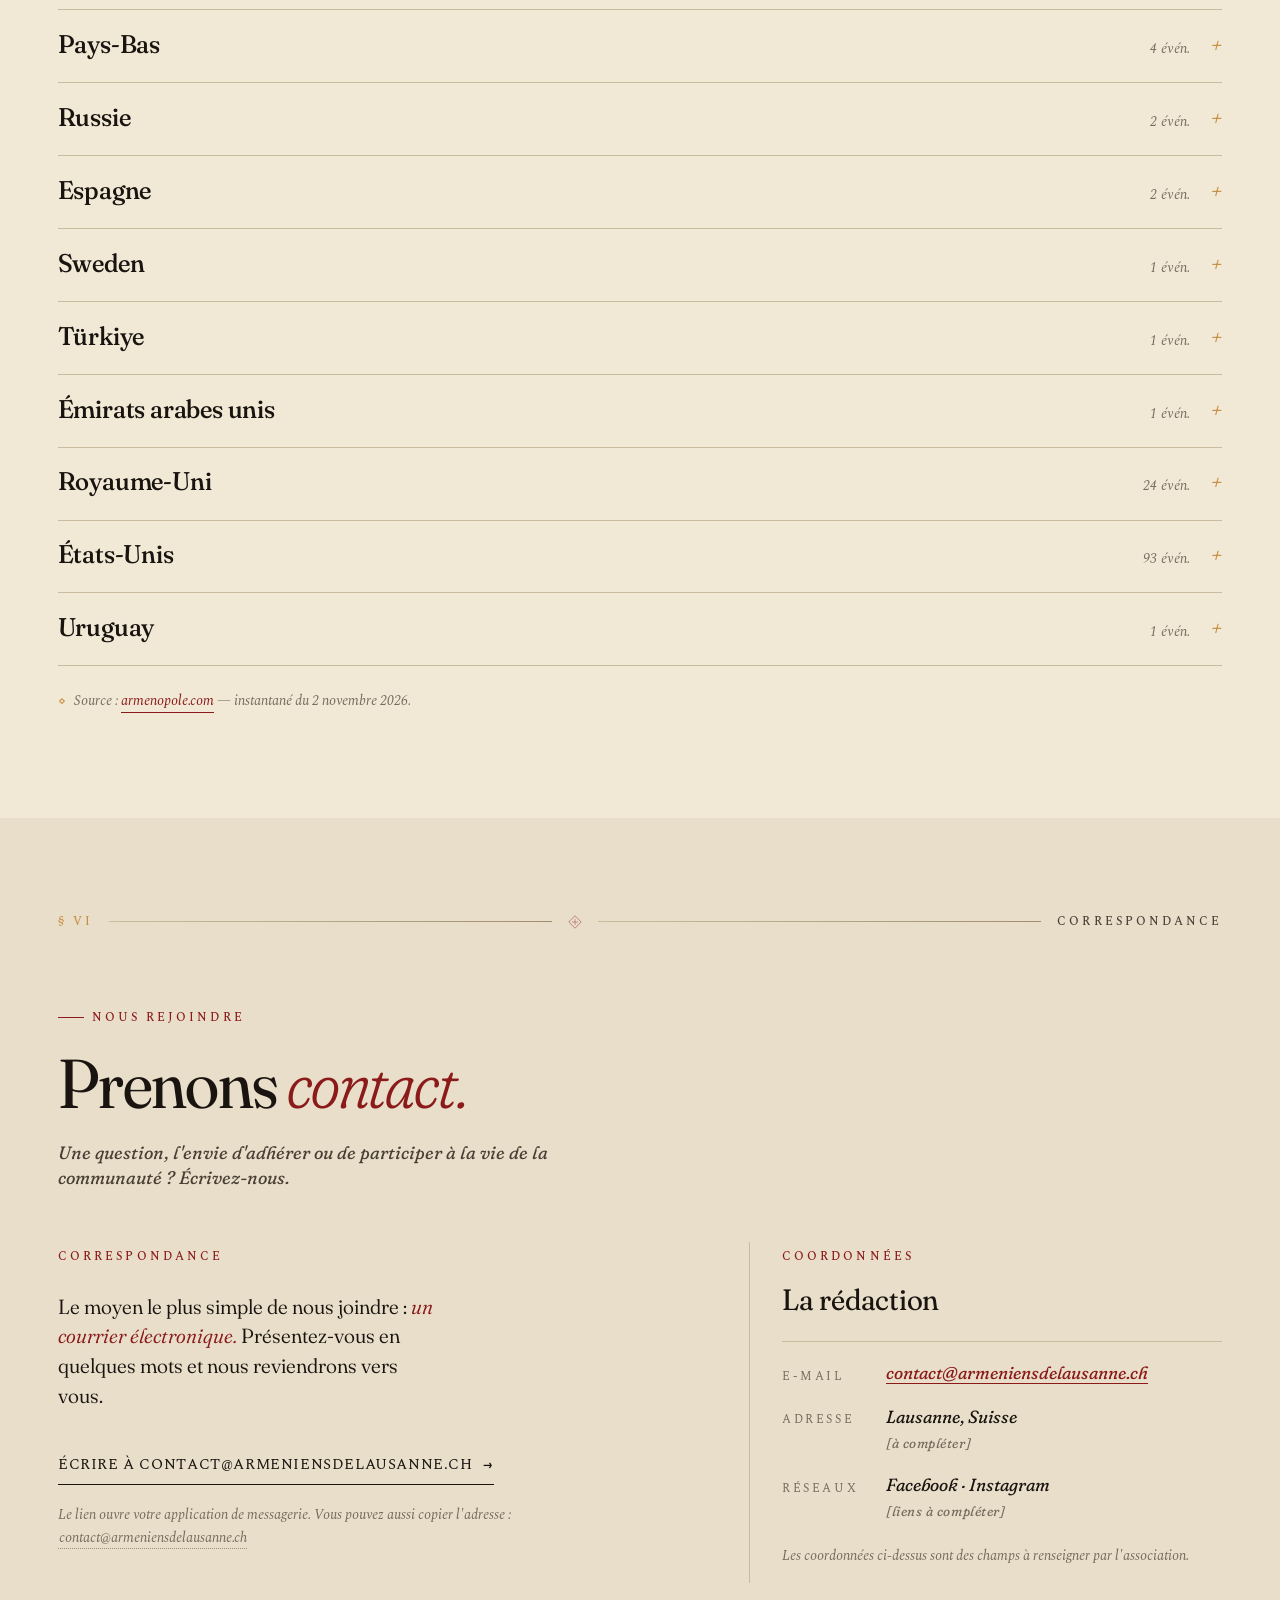
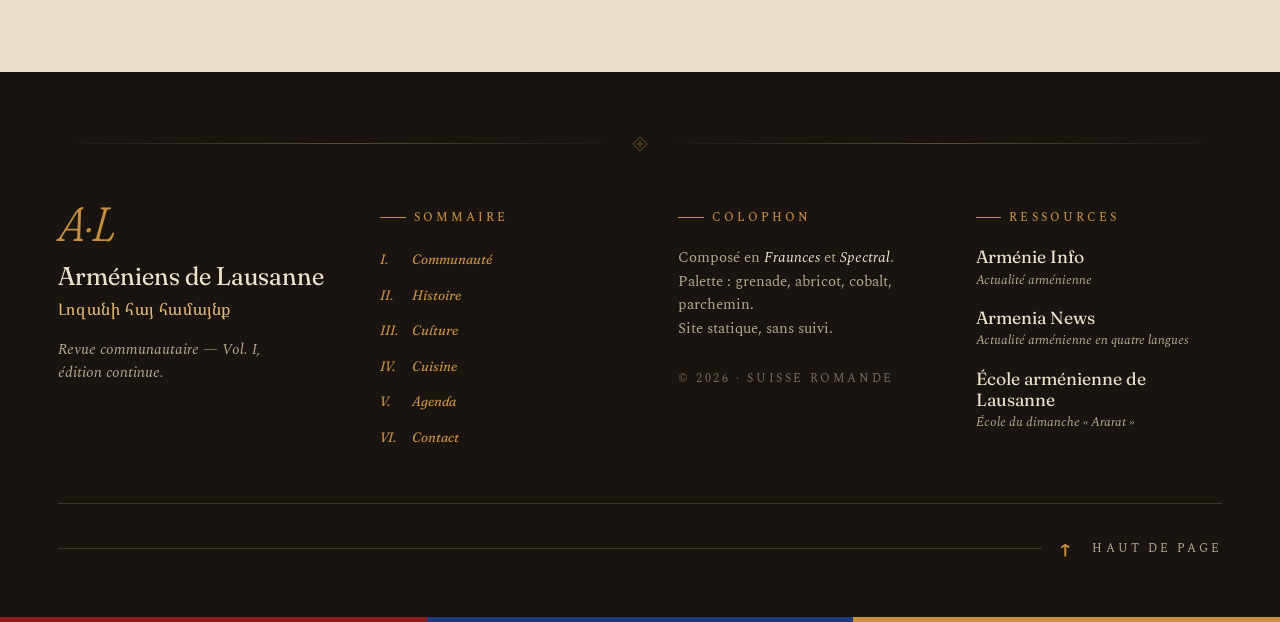
==== commit e72473a9: "chore(agenda): refresh from armenopole.com" ====
--- a/index.html
+++ b/index.html
@@ -787,7 +787,7 @@
 
         <p class="events-note">
           <span class="orn-tiny" aria-hidden="true">◇</span>
-          <span data-i18n="events.source">Source&nbsp;: <a href="https://armenopole.com/ArmenianEvents" target="_blank" rel="noopener noreferrer">armenopole.com</a>&nbsp;— instantané du 1er&nbsp;novembre 2026.</span>
+          <span data-i18n="events.source">Source&nbsp;: <a href="https://armenopole.com/ArmenianEvents" target="_blank" rel="noopener noreferrer">armenopole.com</a>&nbsp;— instantané du 2&nbsp;novembre 2026.</span>
         </p>
       </div>
     </section>
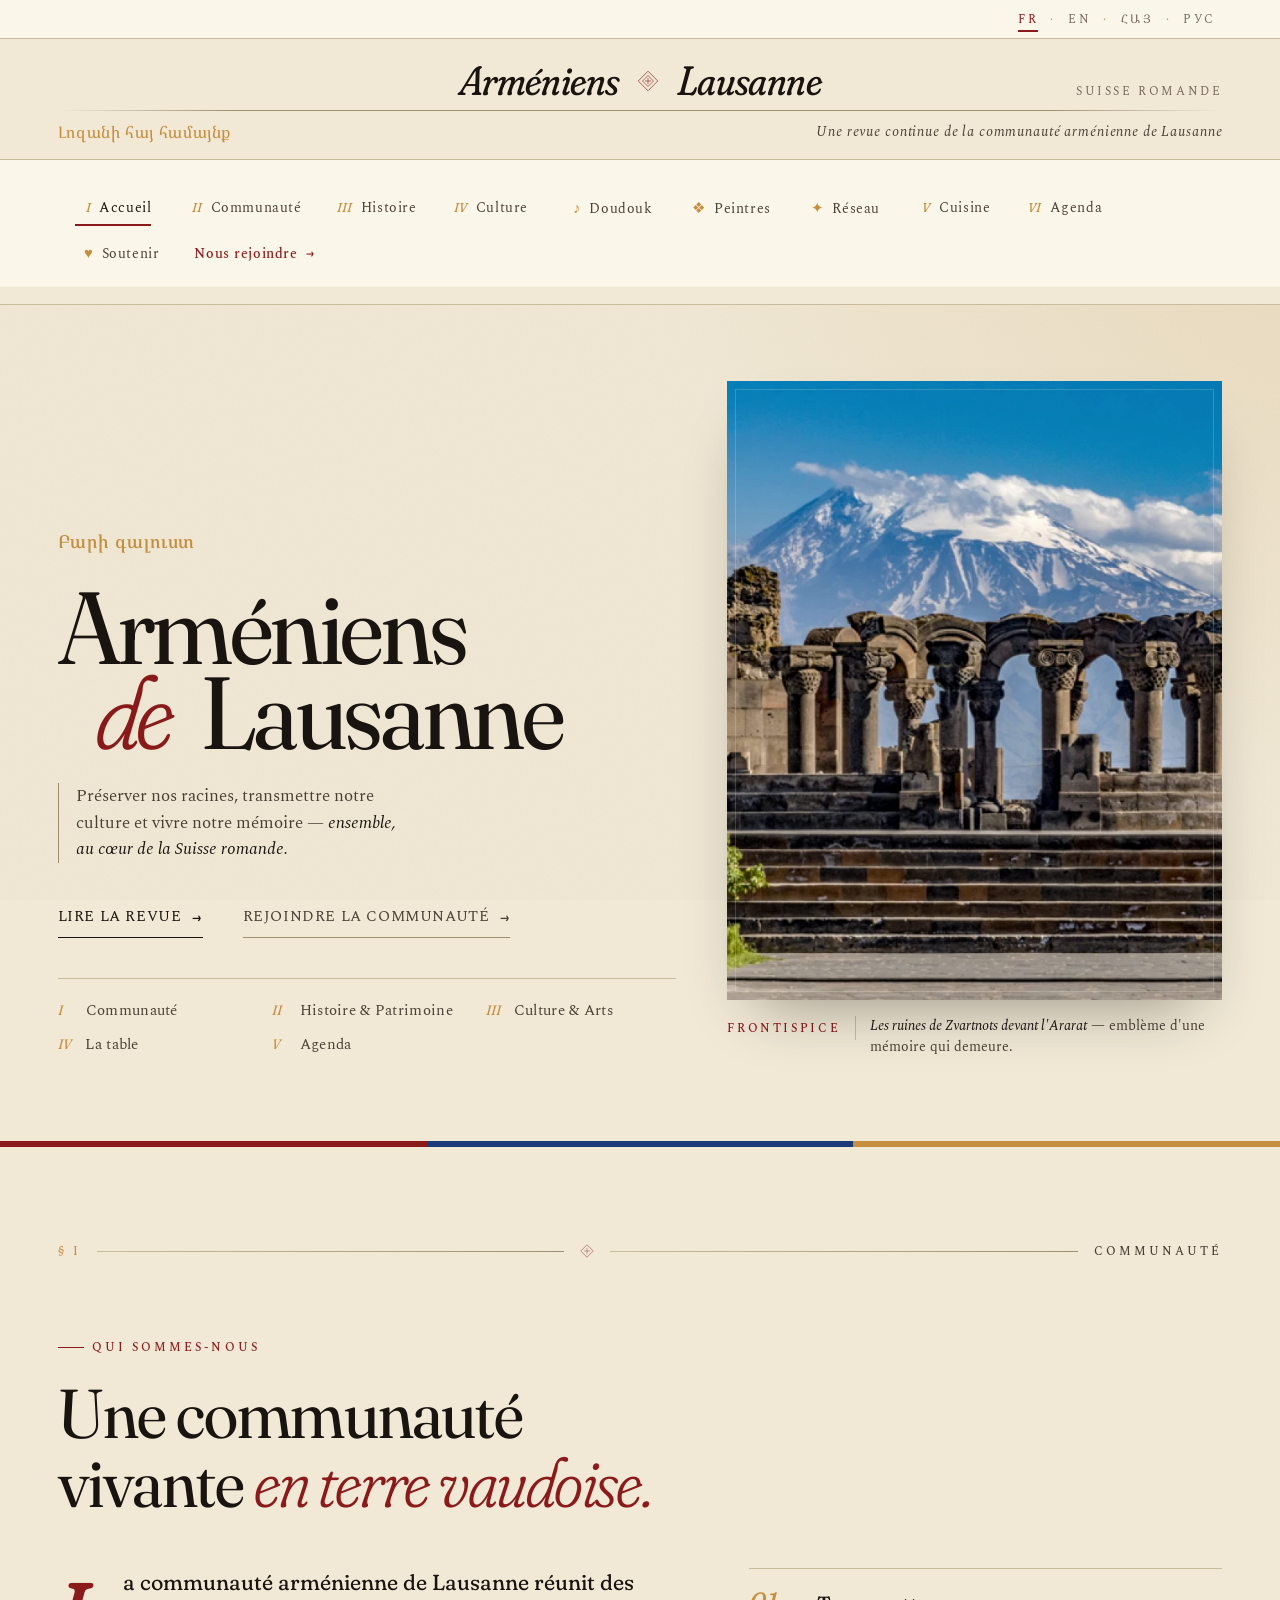
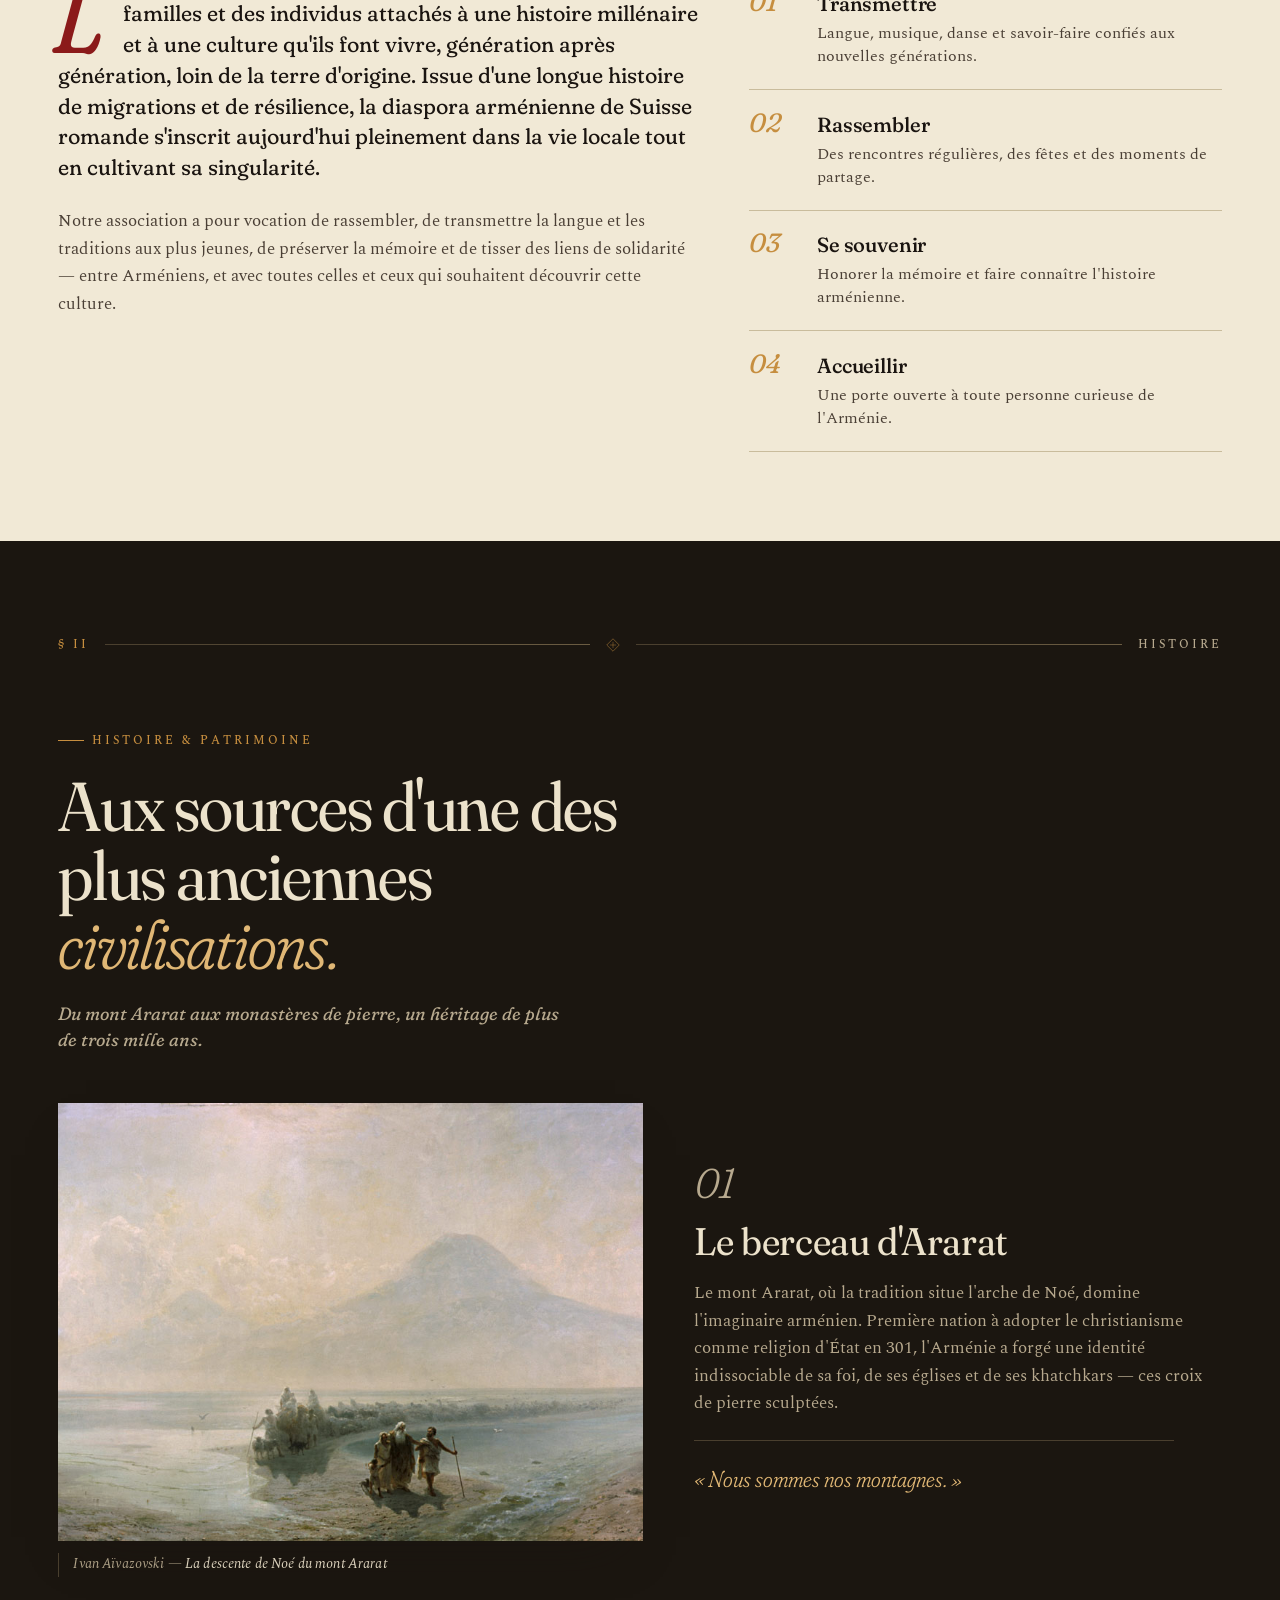
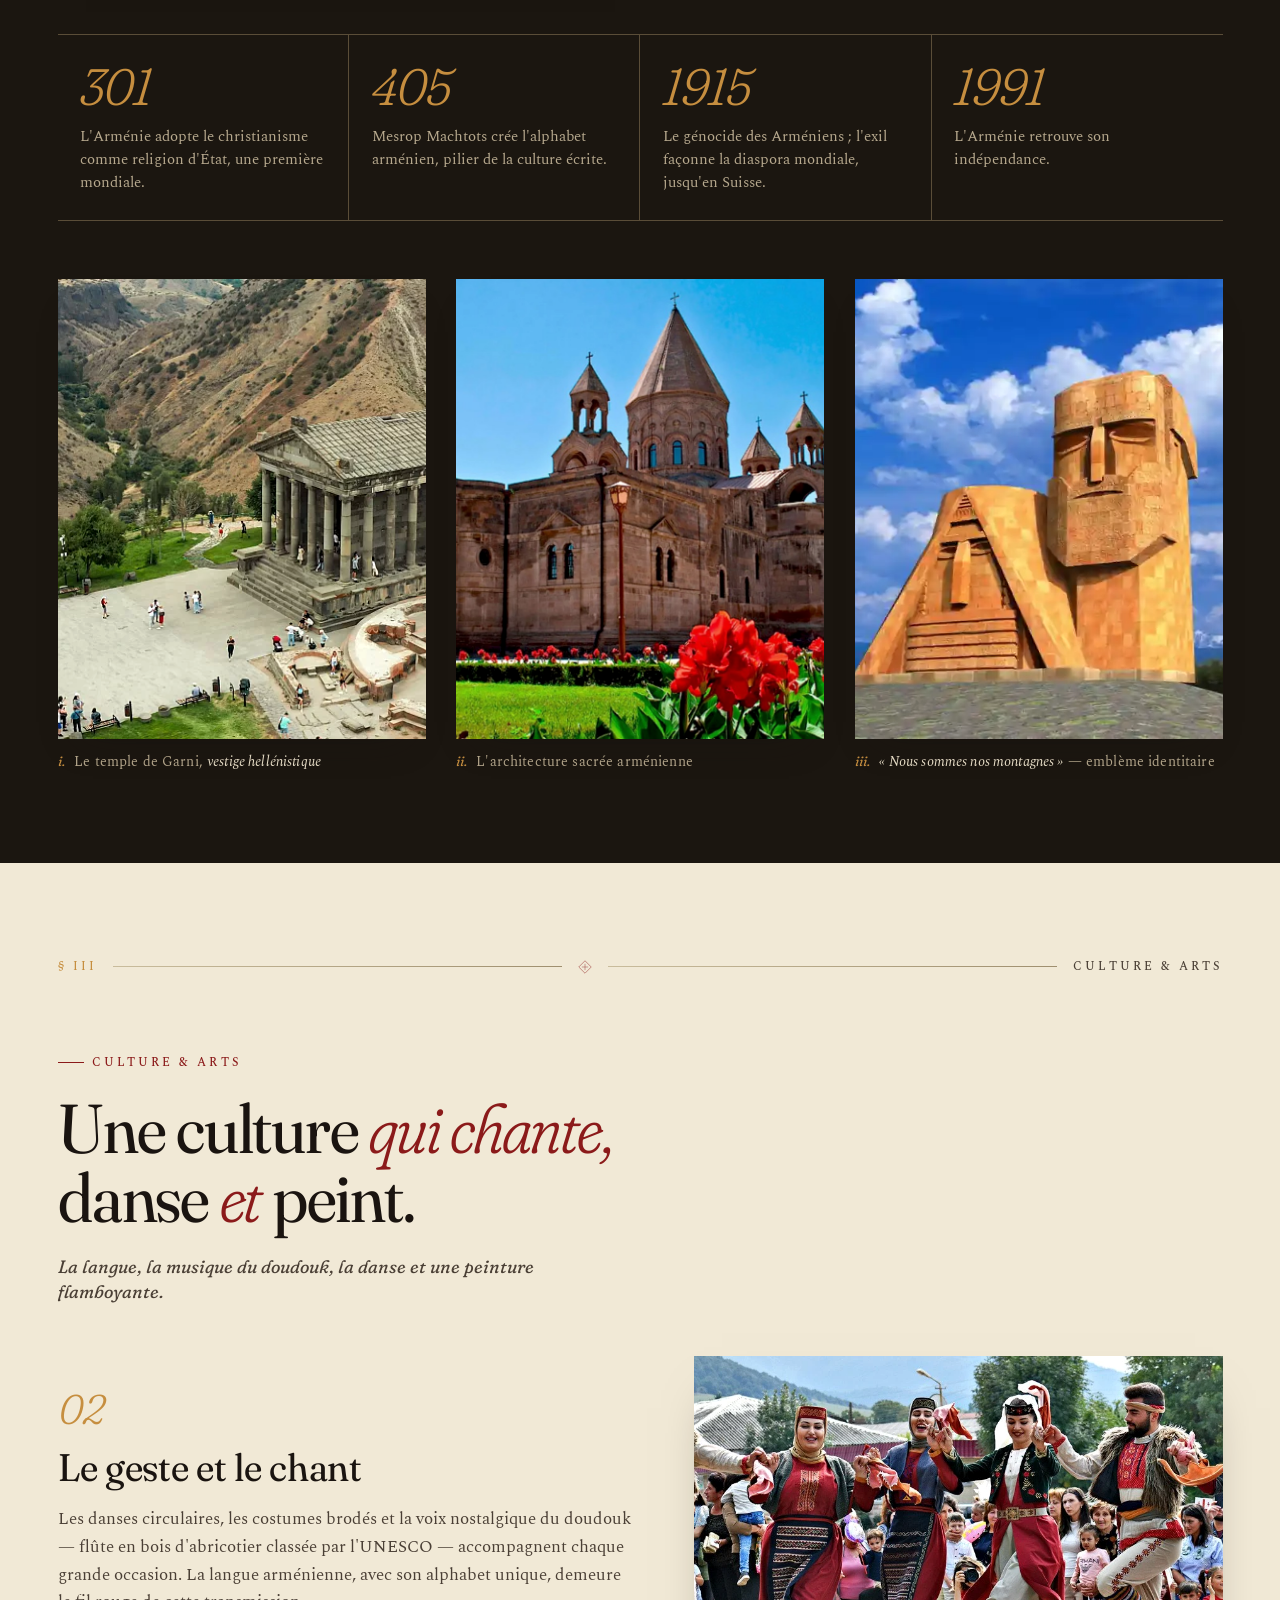
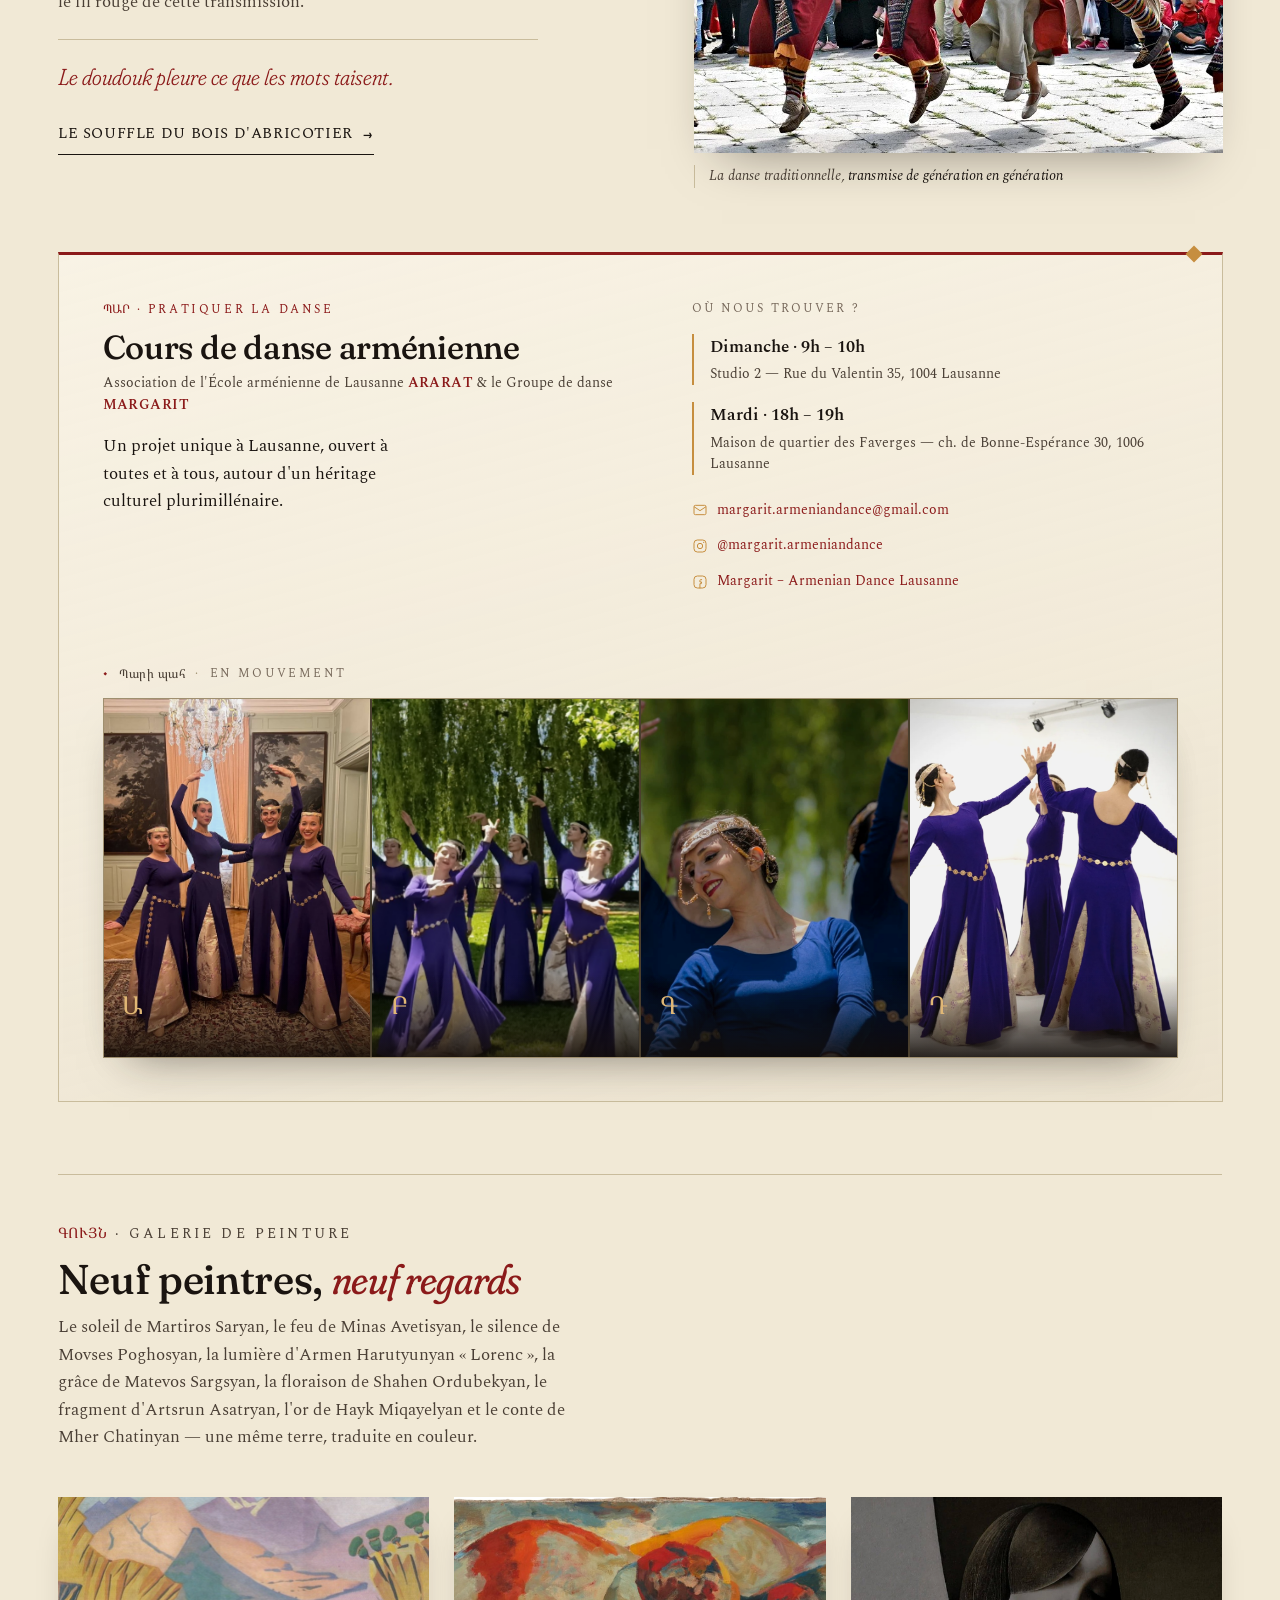
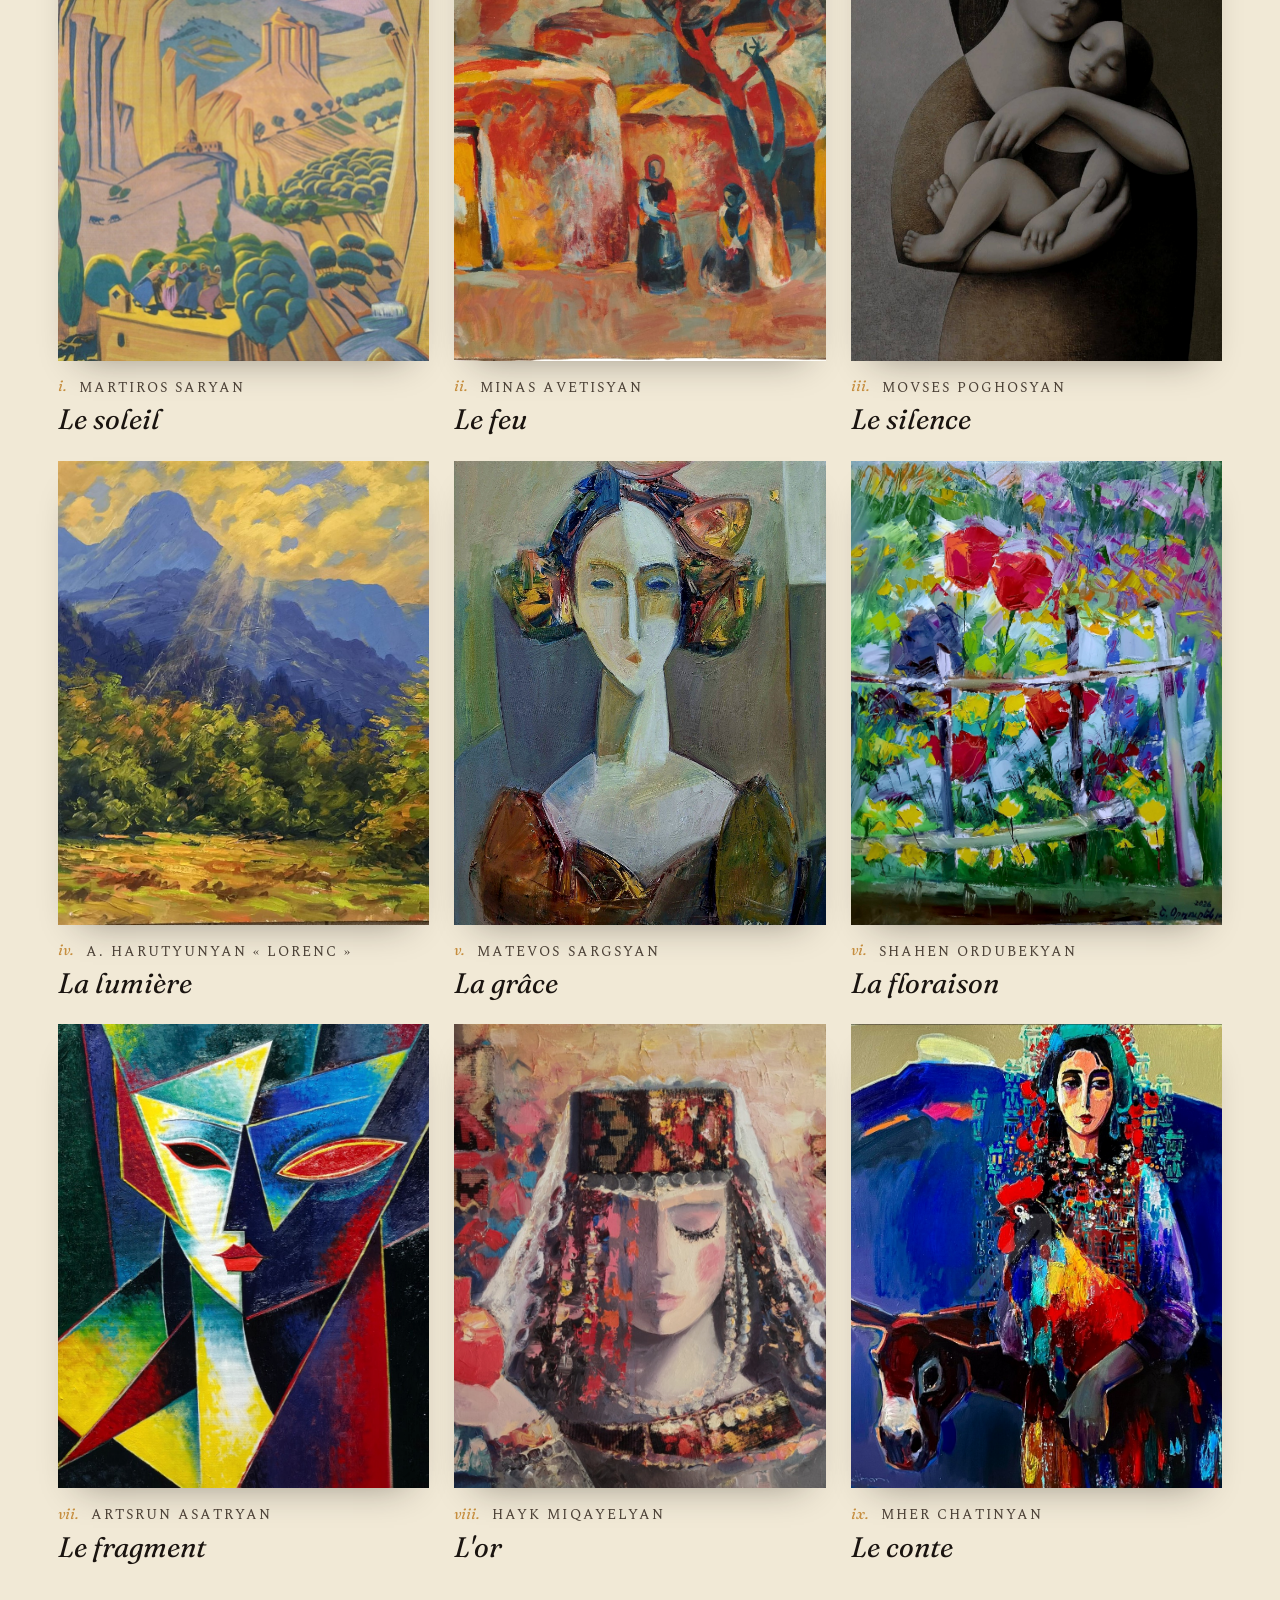
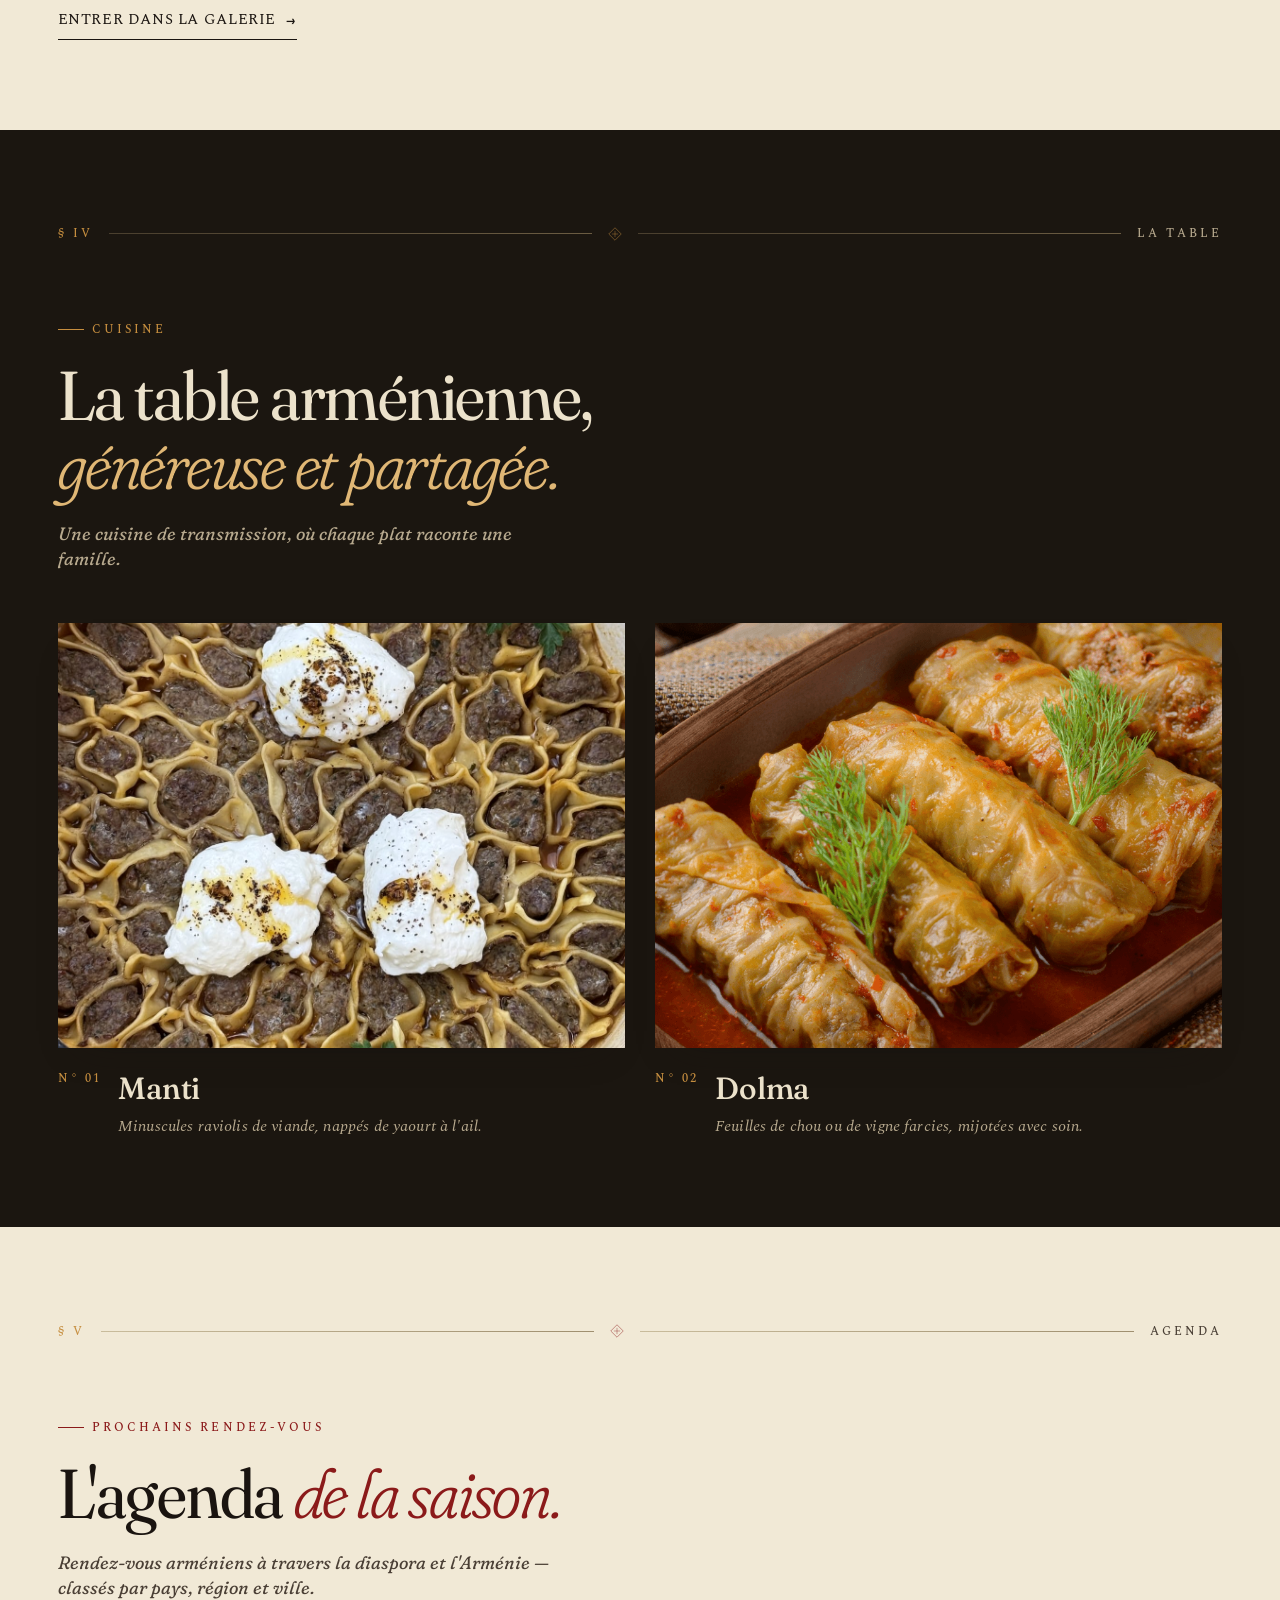
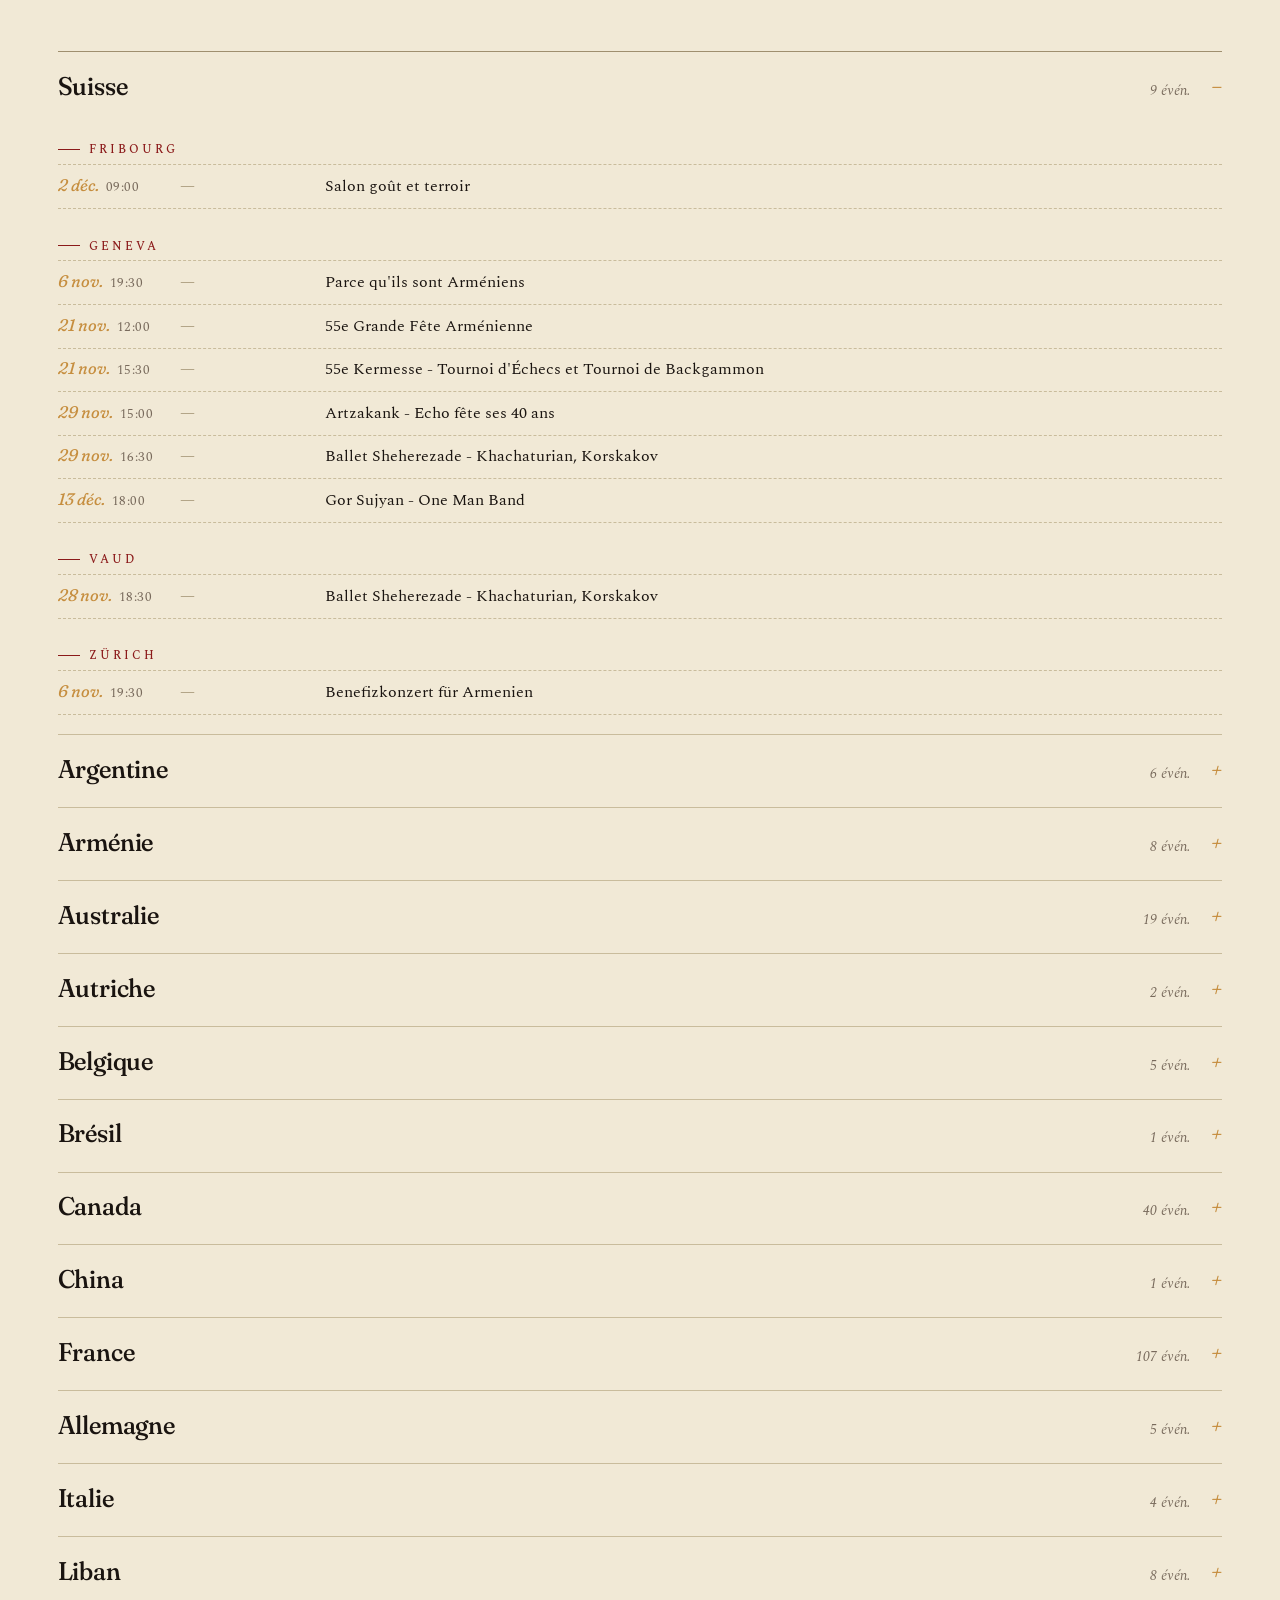
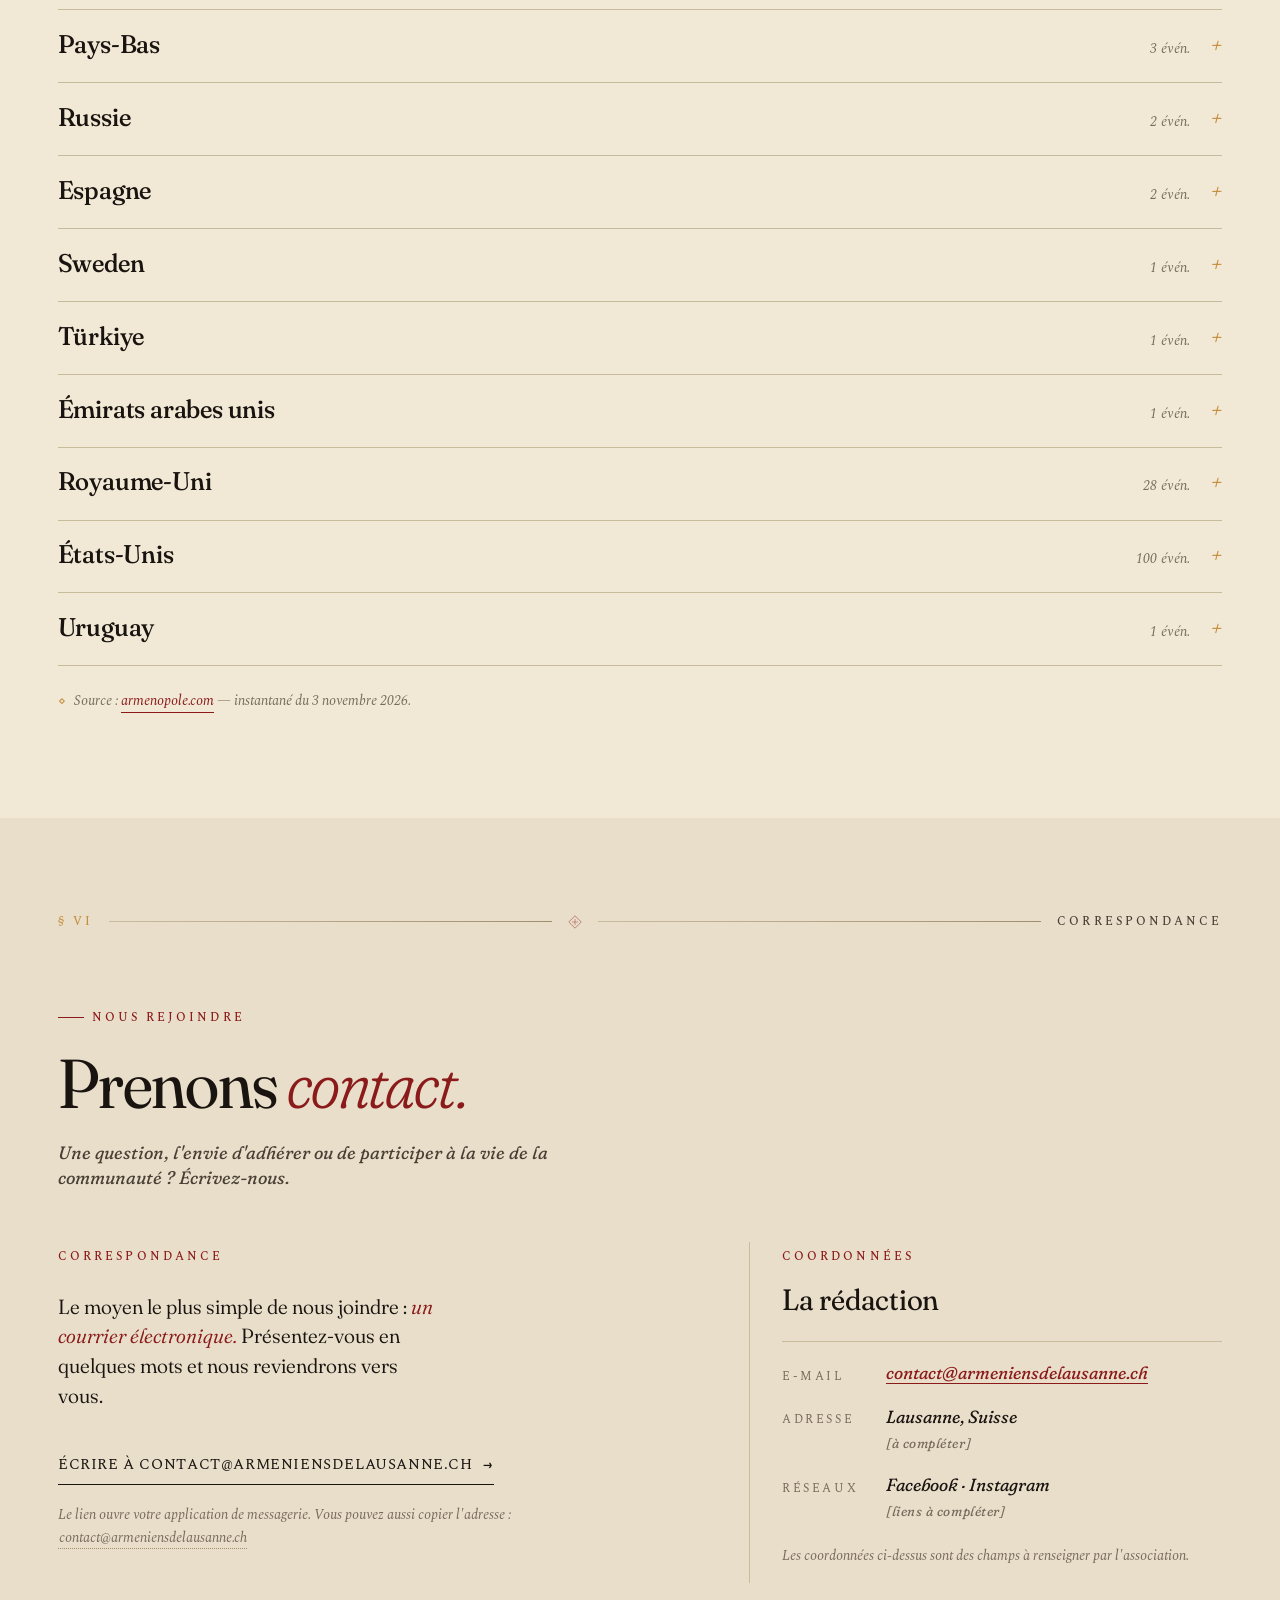
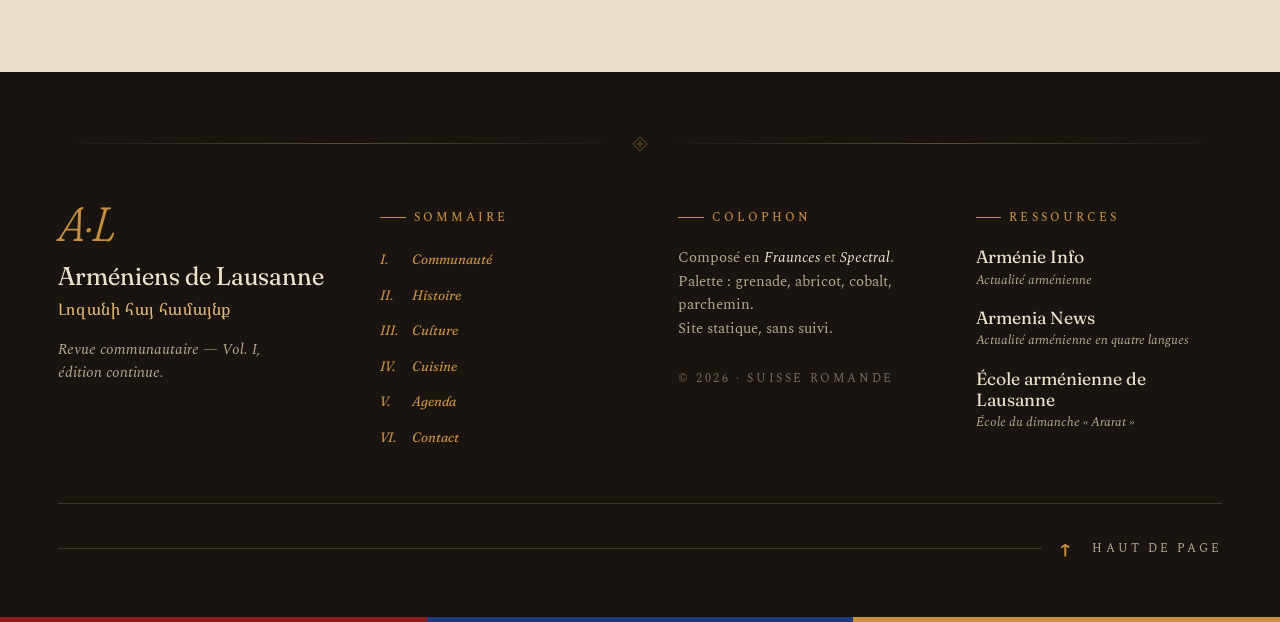
==== commit 953cd56c: "chore(agenda): refresh from armenopole.com" ====
--- a/index.html
+++ b/index.html
@@ -787,7 +787,7 @@
 
         <p class="events-note">
           <span class="orn-tiny" aria-hidden="true">◇</span>
-          <span data-i18n="events.source">Source&nbsp;: <a href="https://armenopole.com/ArmenianEvents" target="_blank" rel="noopener noreferrer">armenopole.com</a>&nbsp;— instantané du 2&nbsp;novembre 2026.</span>
+          <span data-i18n="events.source">Source&nbsp;: <a href="https://armenopole.com/ArmenianEvents" target="_blank" rel="noopener noreferrer">armenopole.com</a>&nbsp;— instantané du 3&nbsp;novembre 2026.</span>
         </p>
       </div>
     </section>
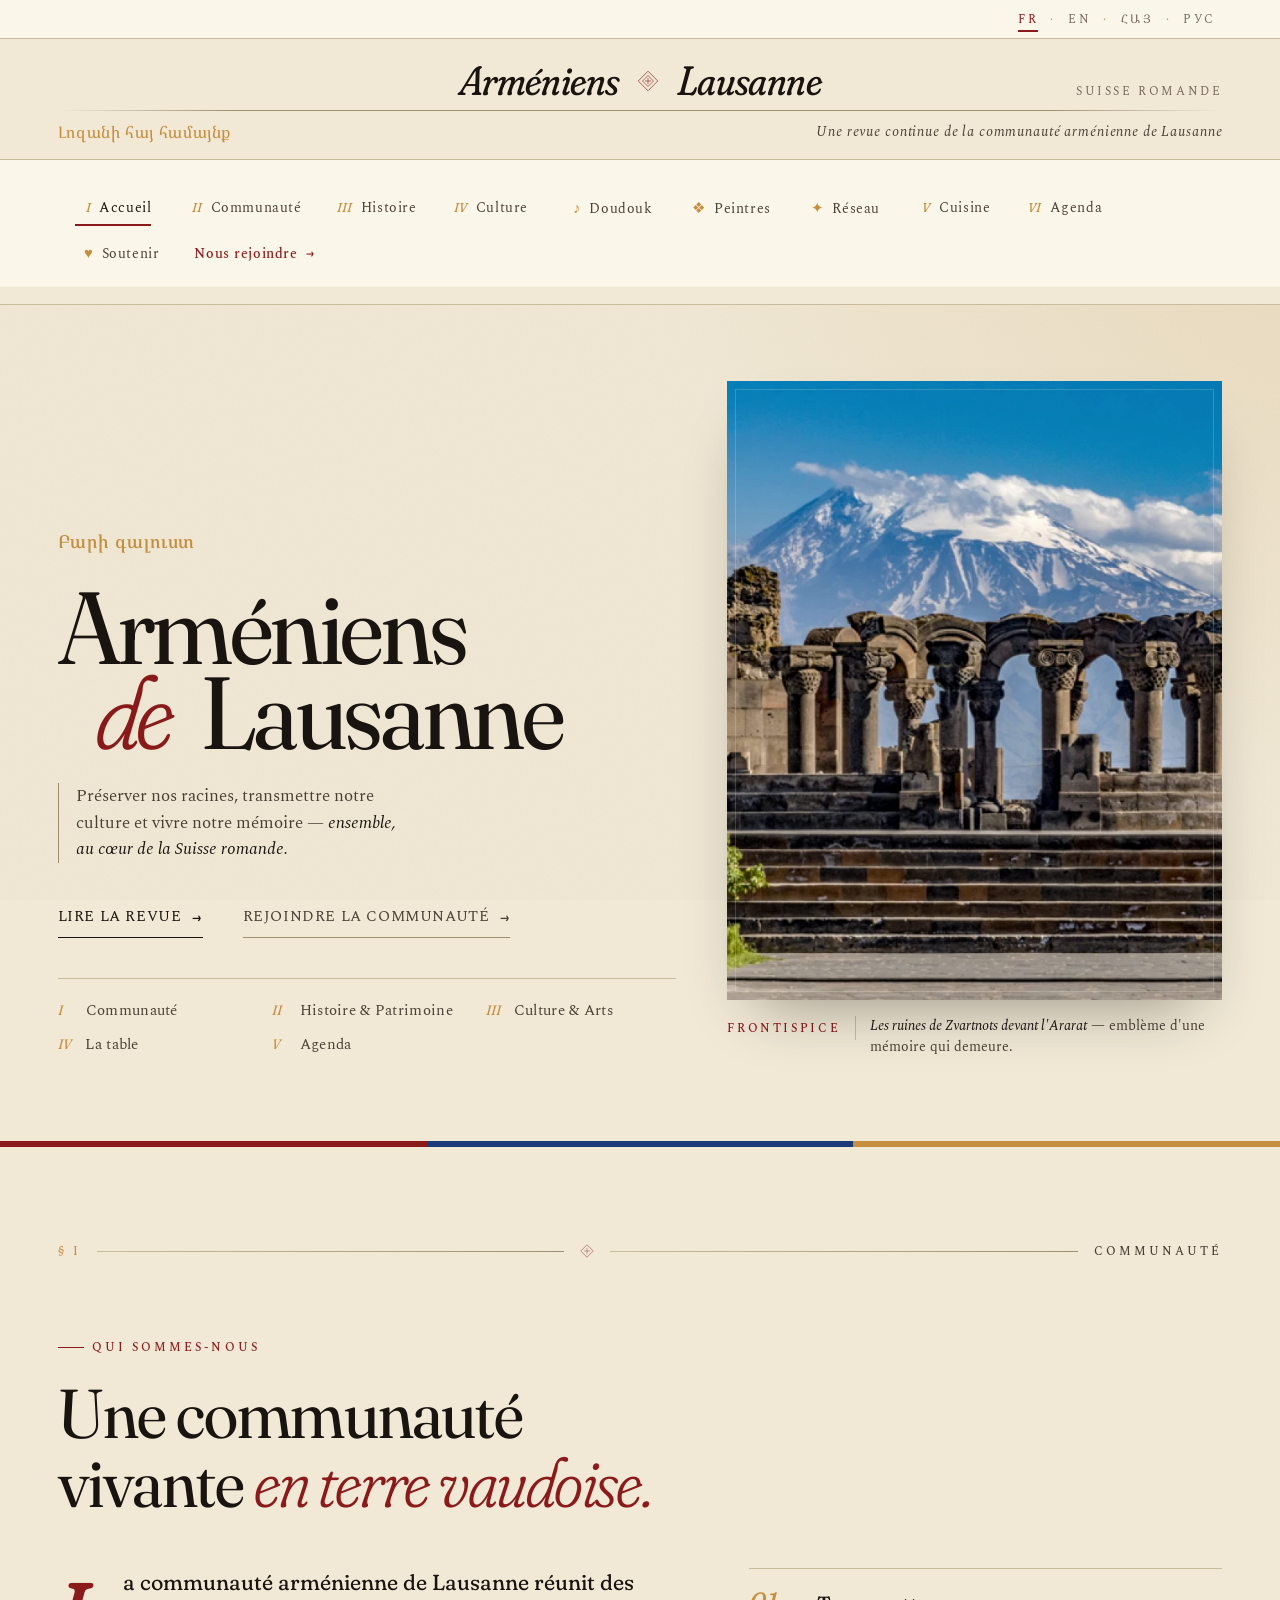
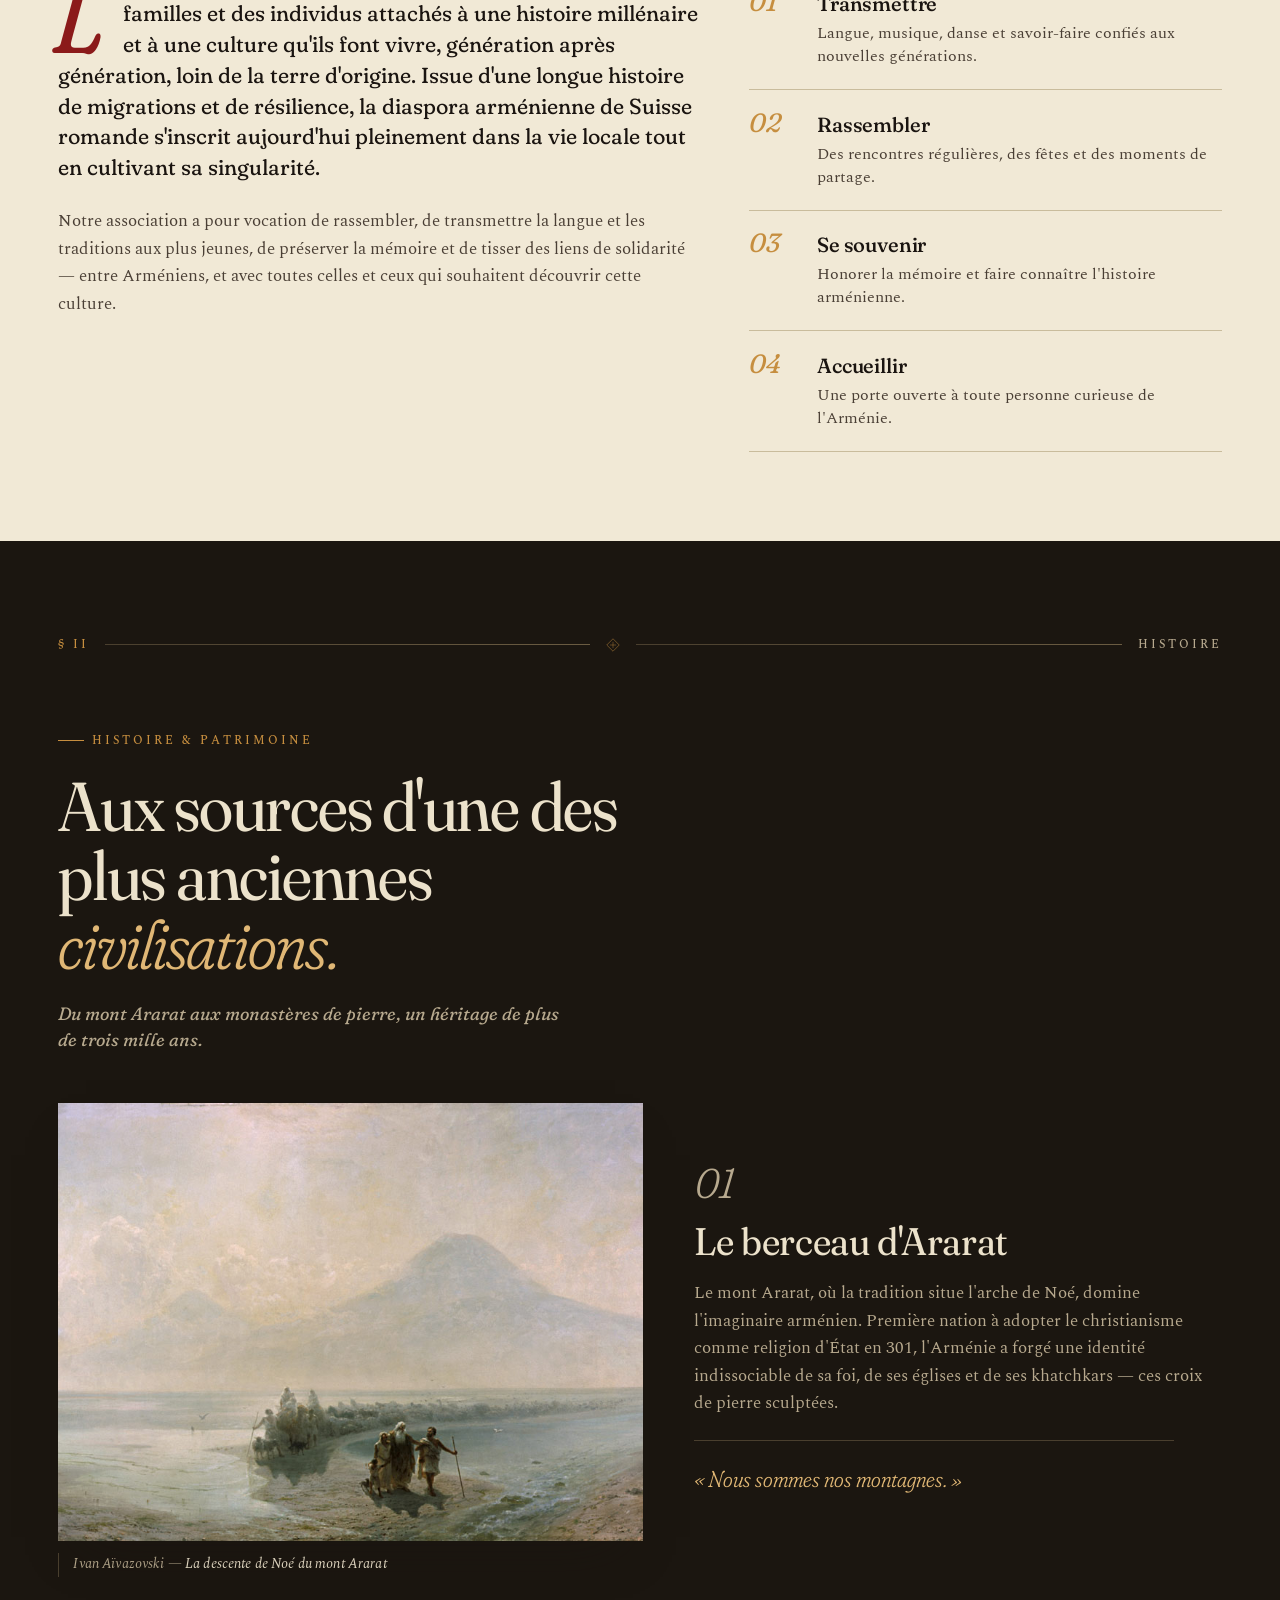
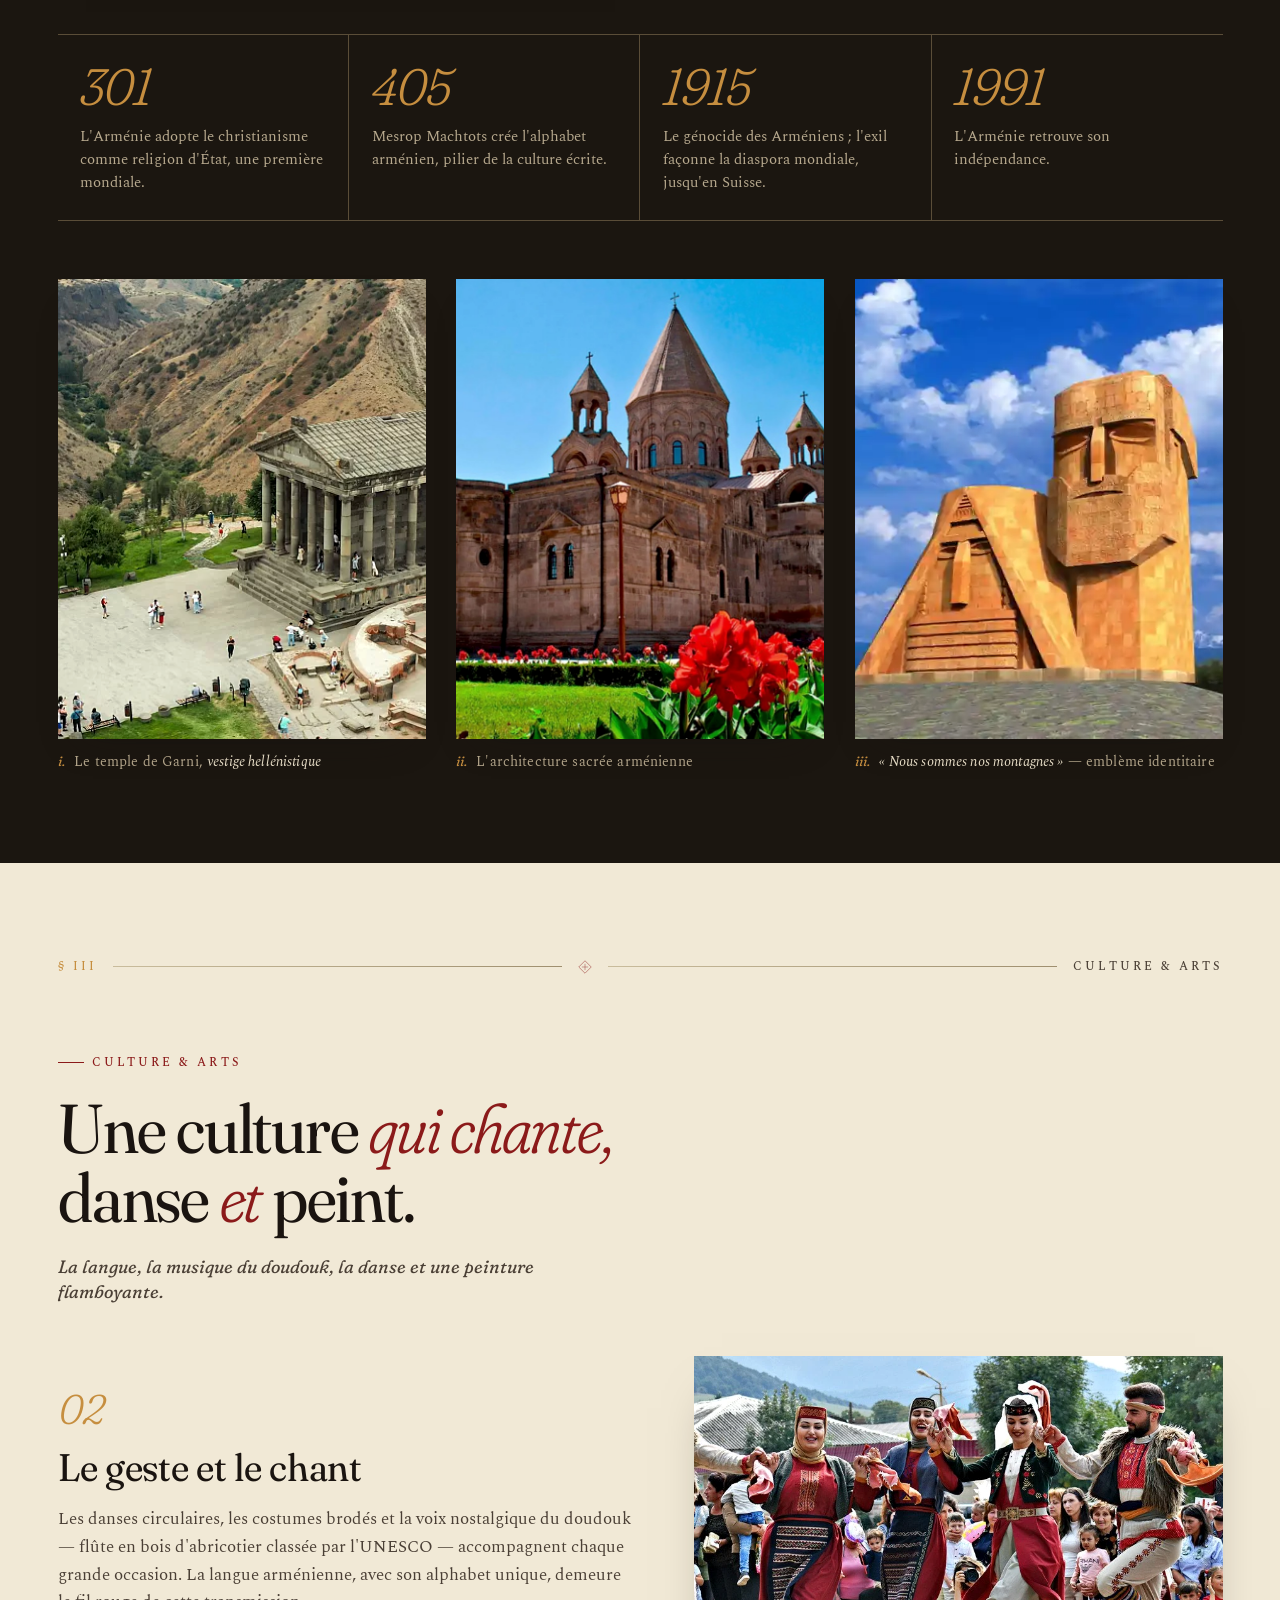
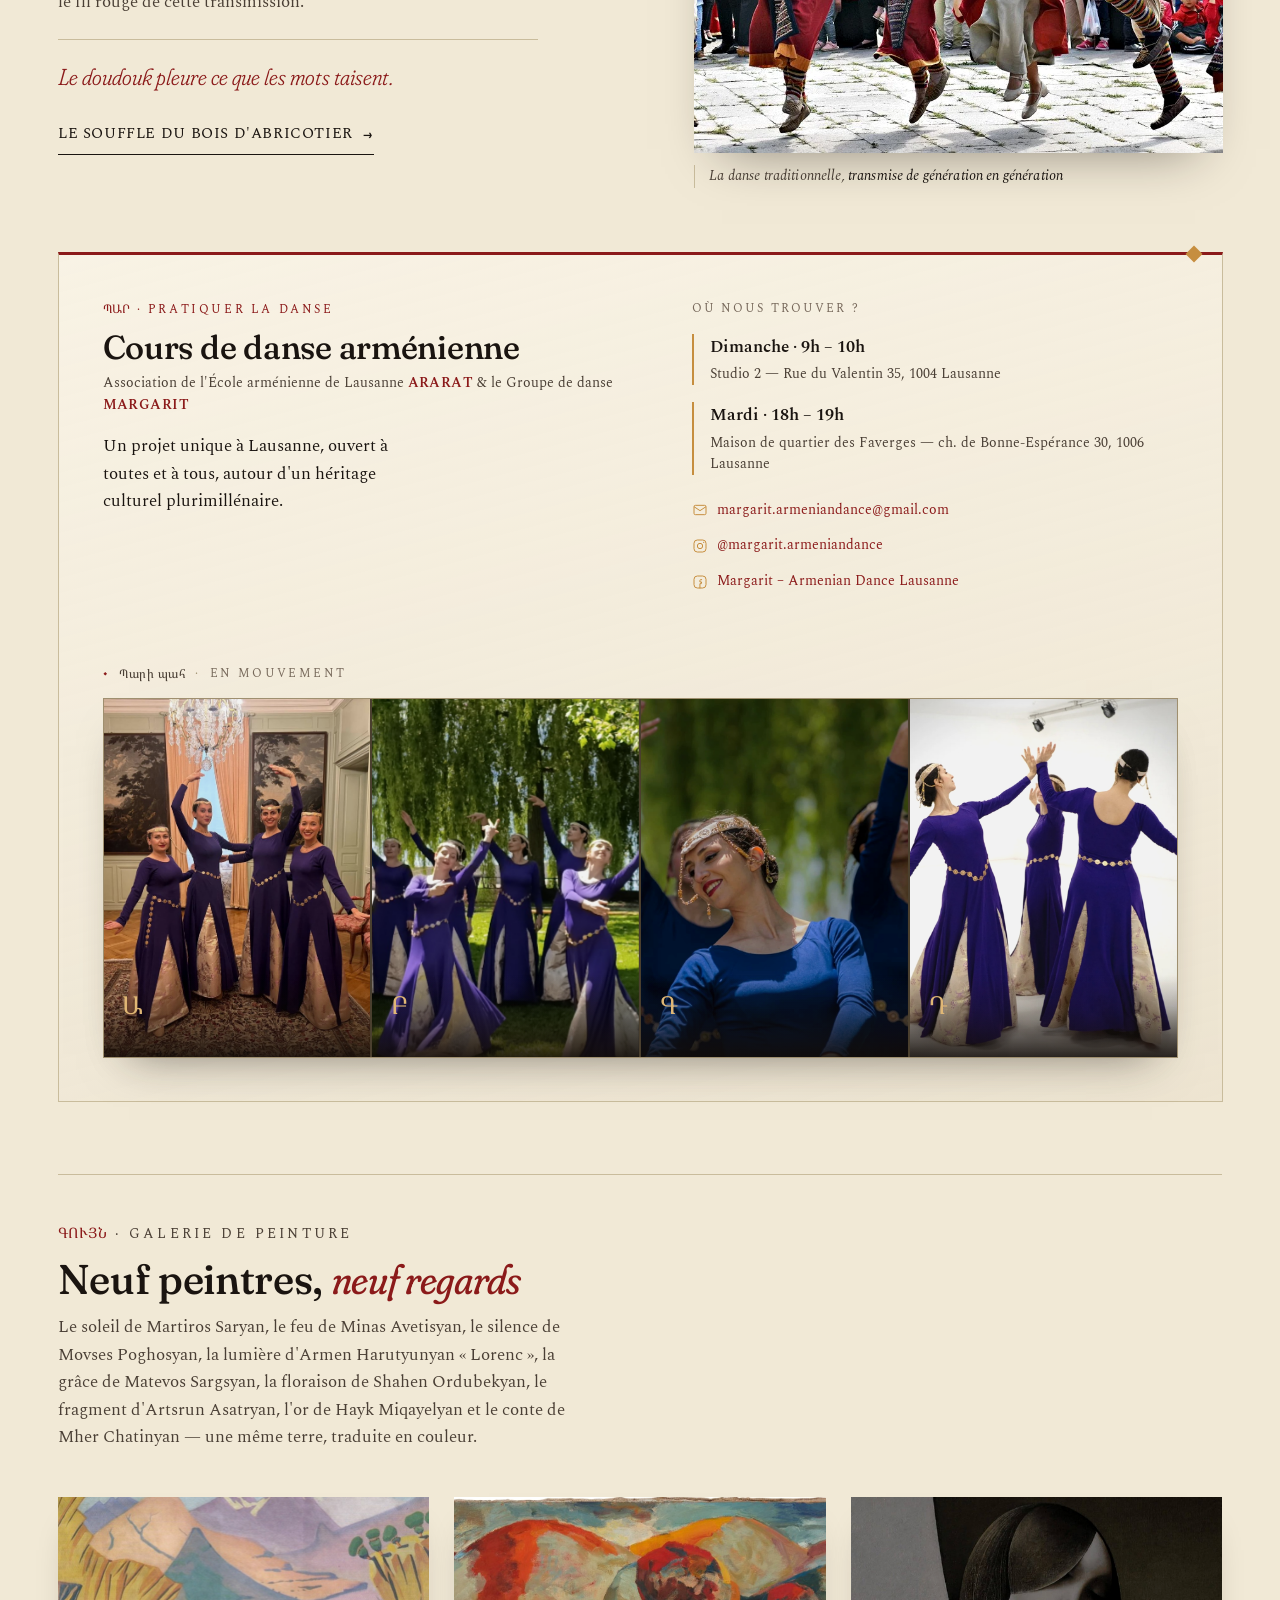
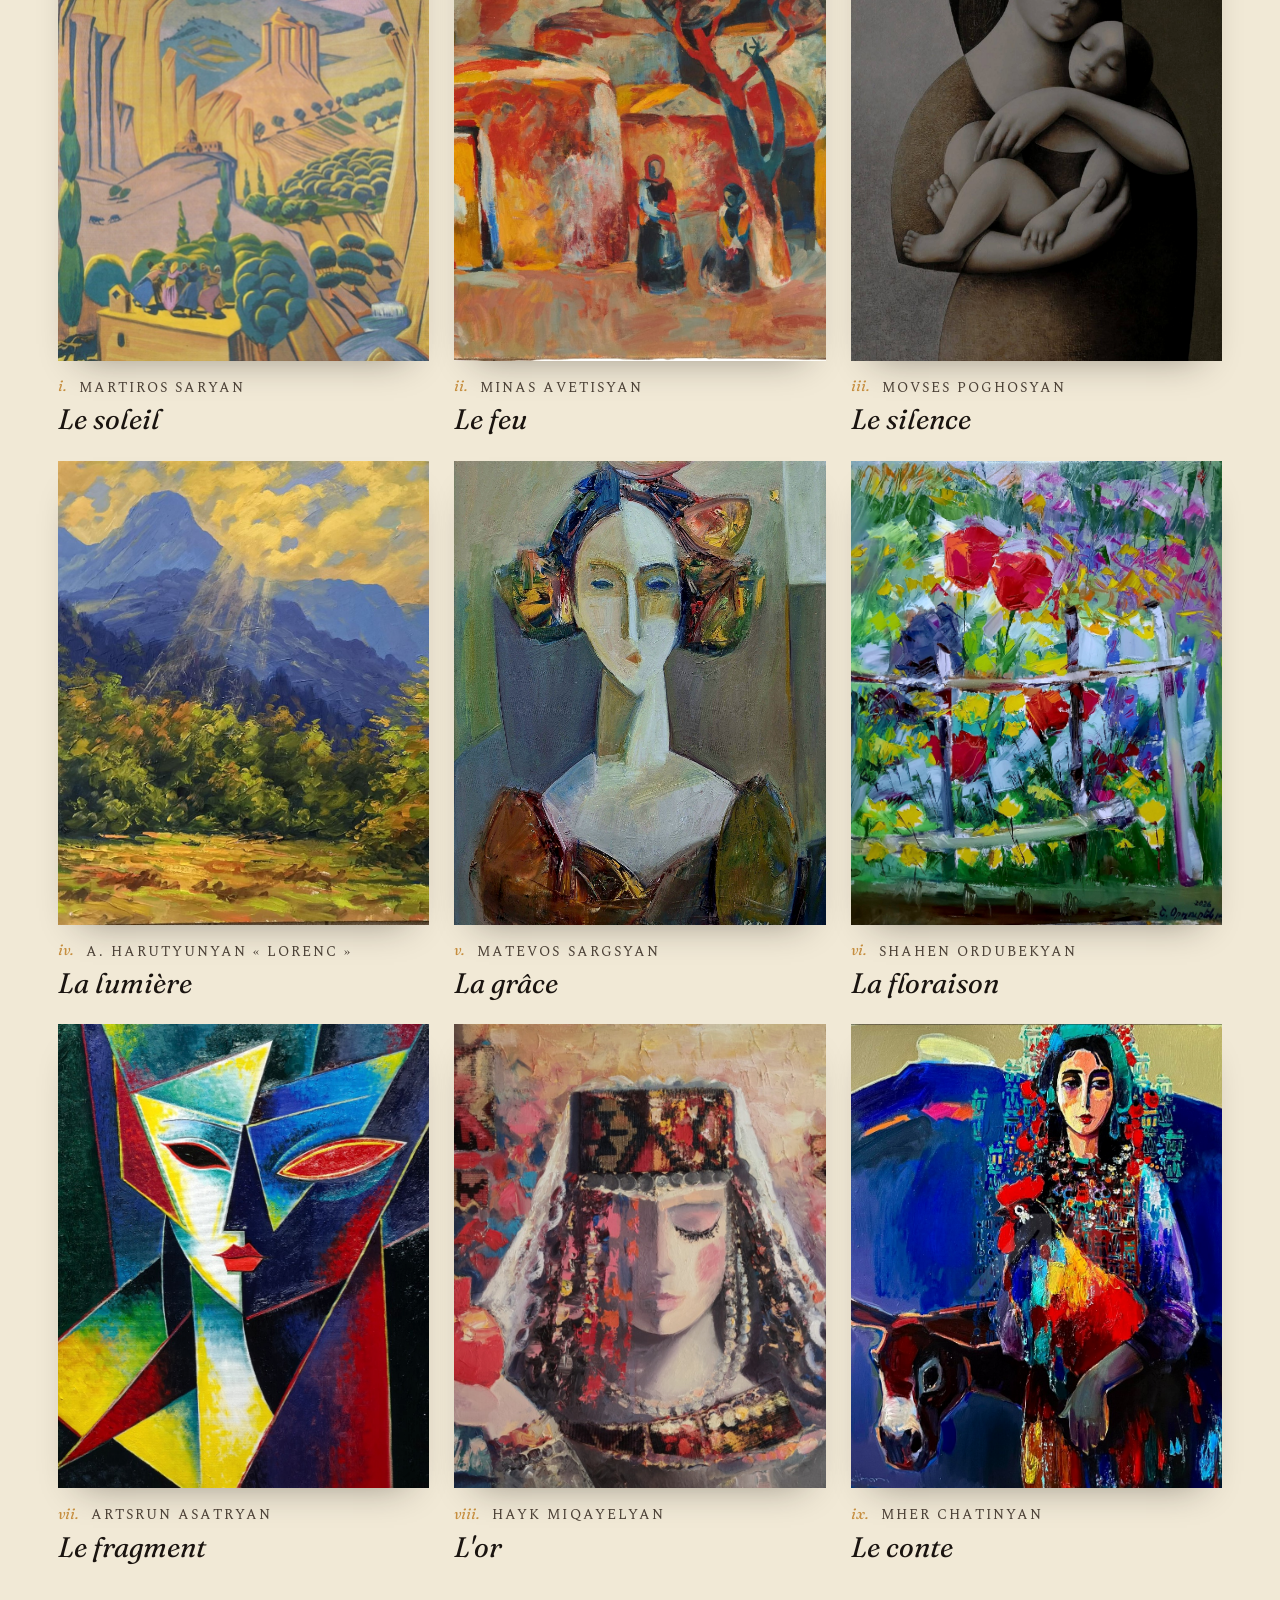
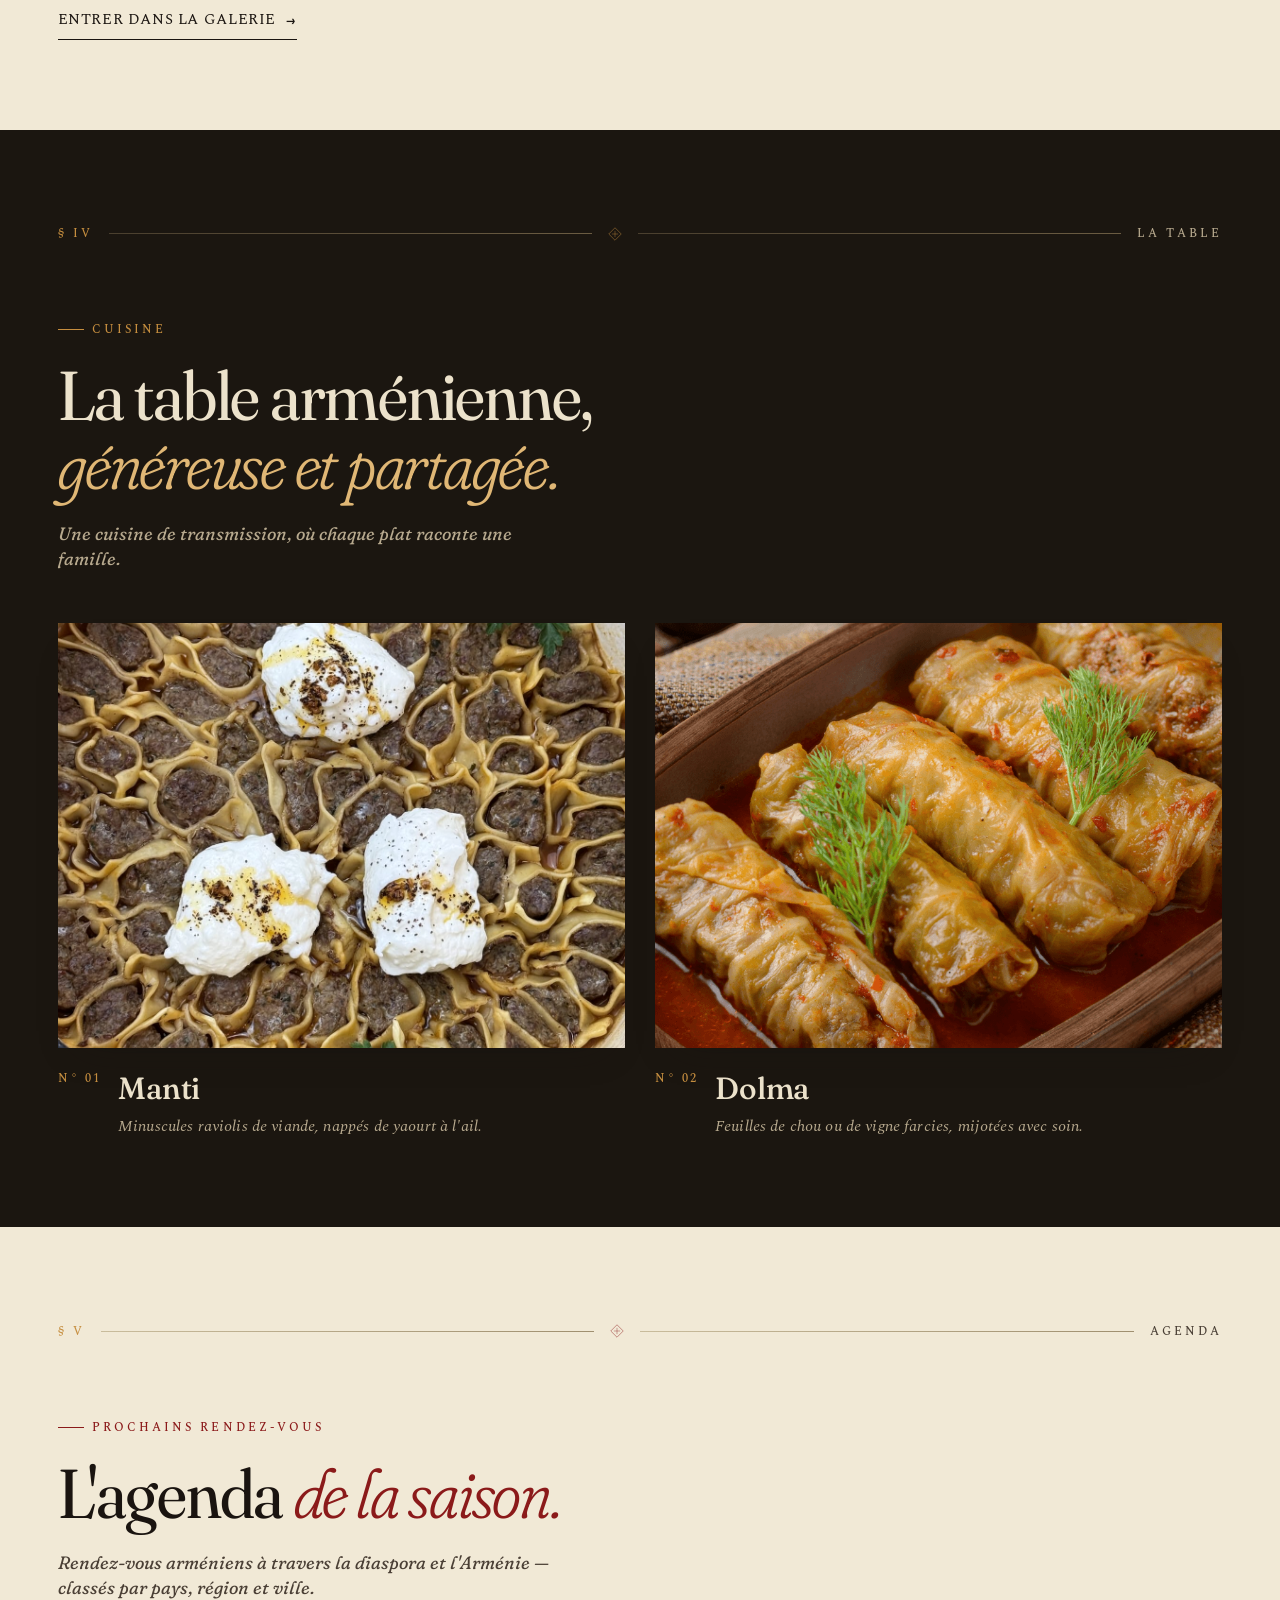
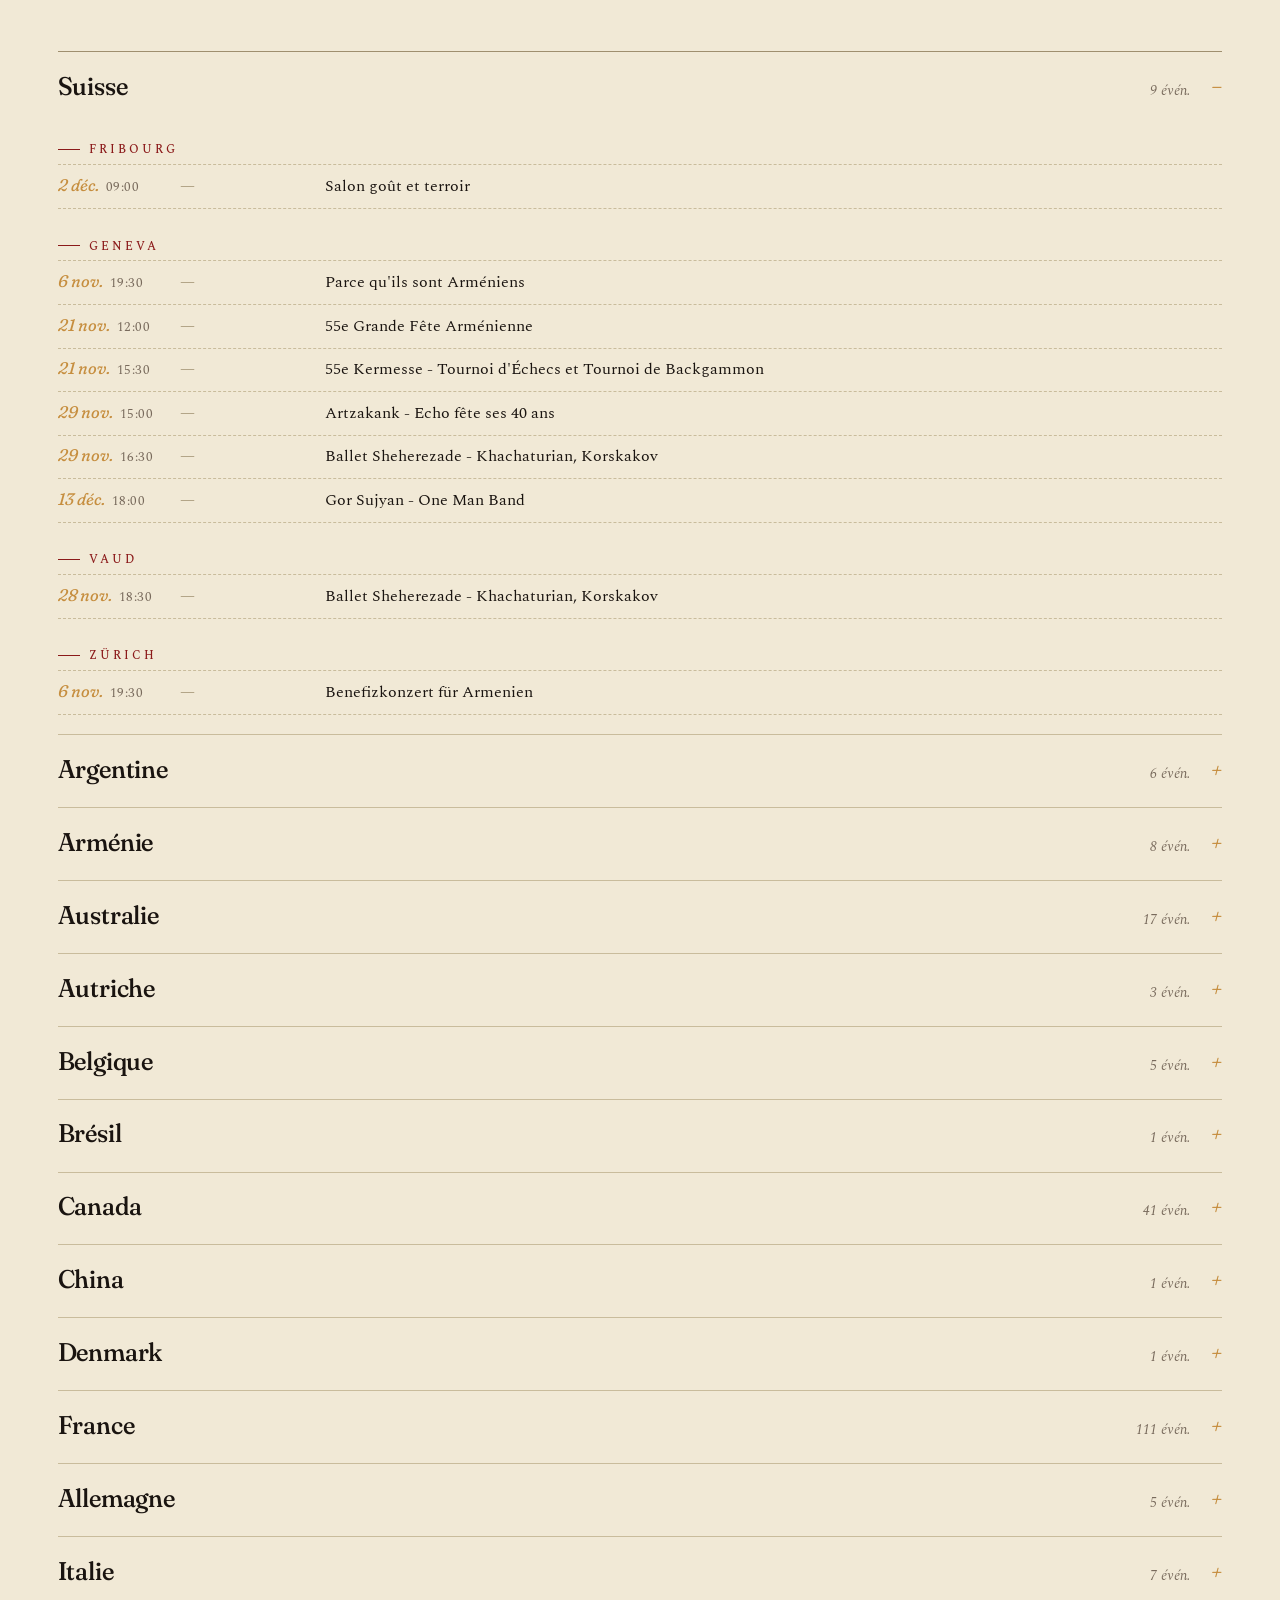
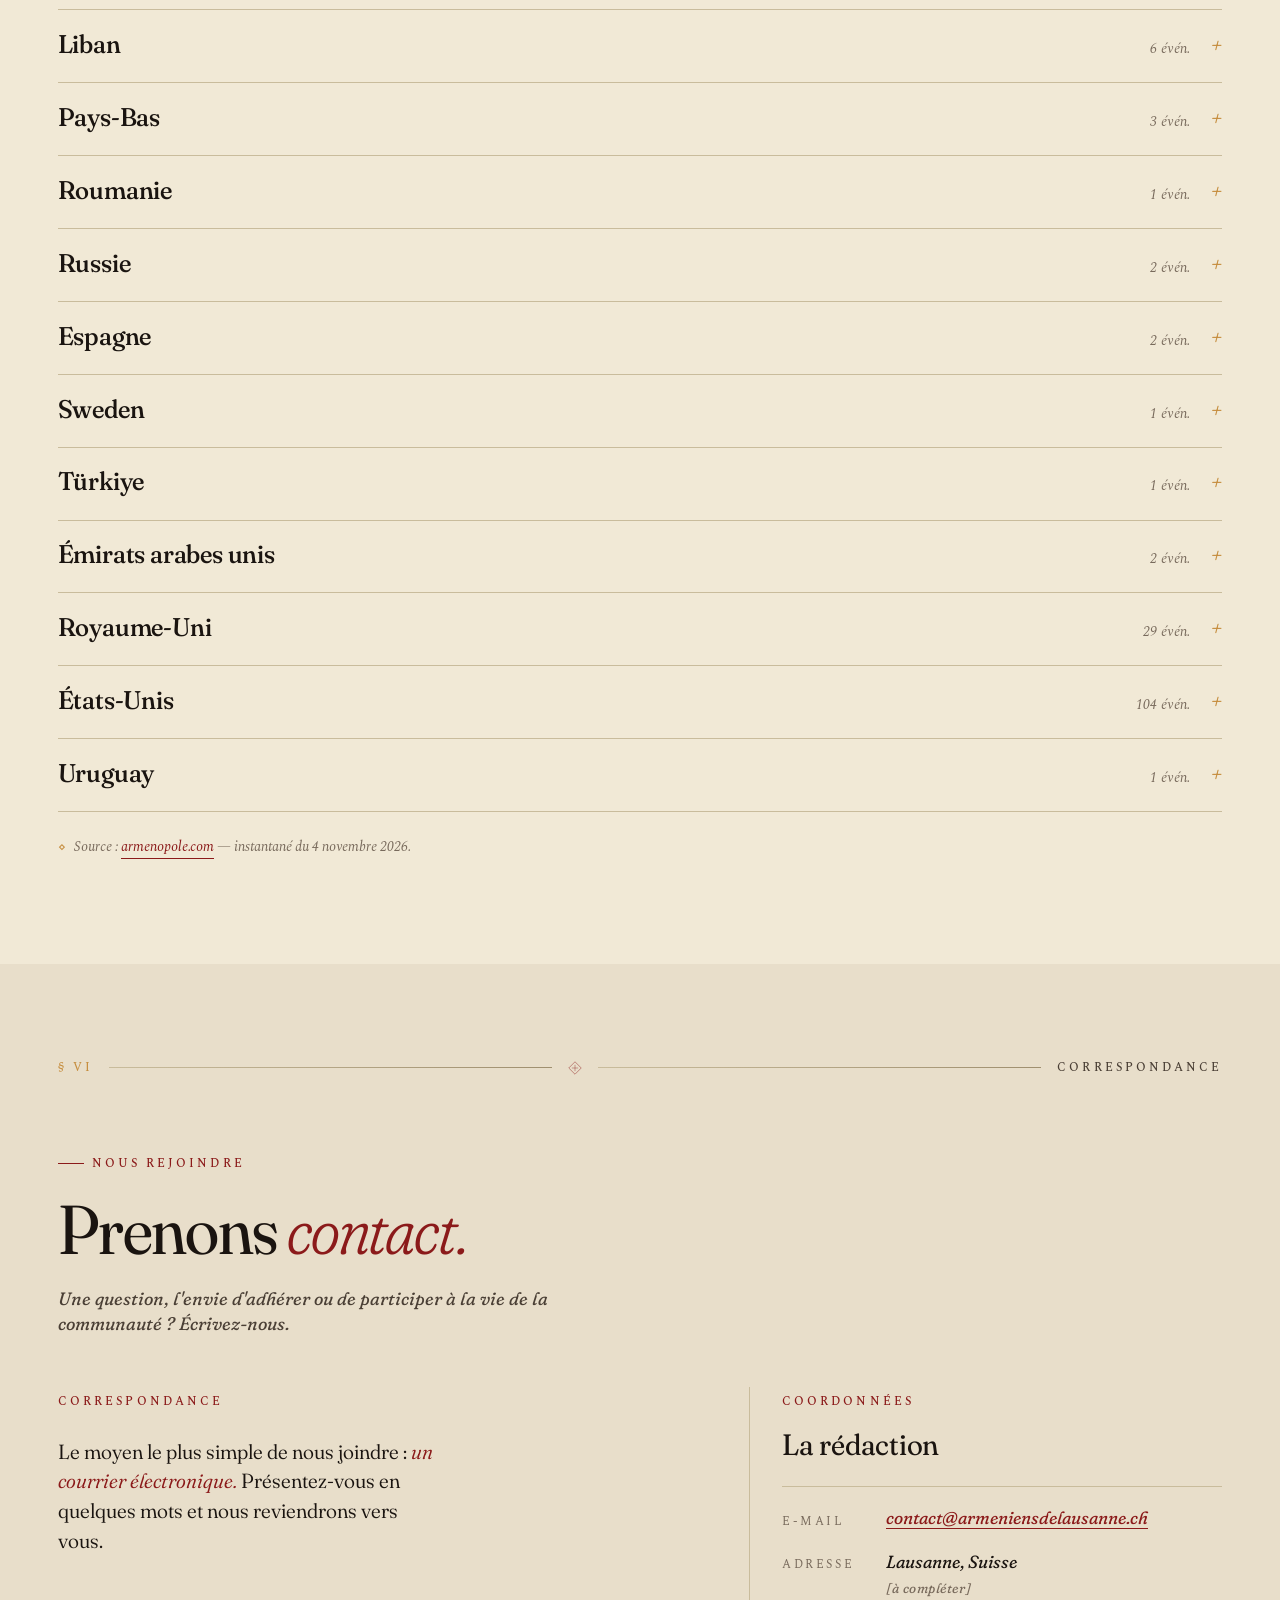
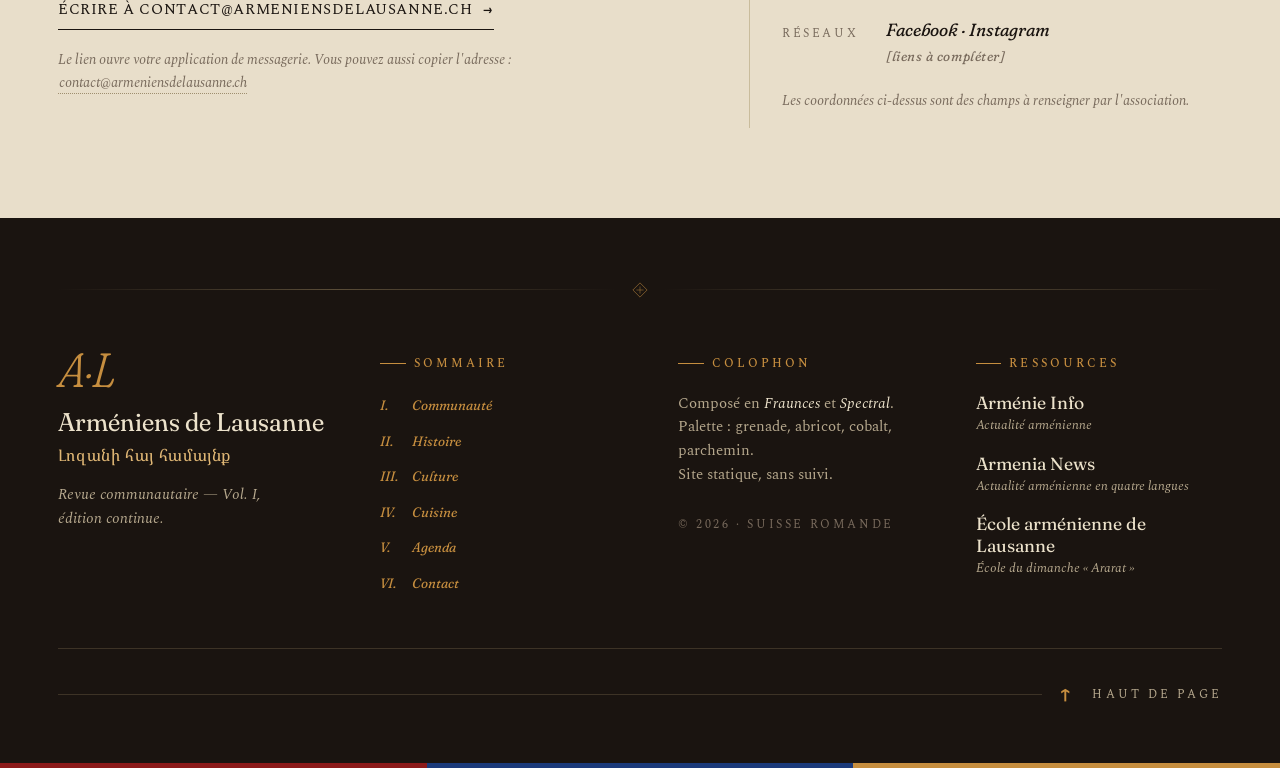
==== commit 1a6d38b7: "chore(agenda): refresh from armenopole.com" ====
--- a/index.html
+++ b/index.html
@@ -787,7 +787,7 @@
 
         <p class="events-note">
           <span class="orn-tiny" aria-hidden="true">◇</span>
-          <span data-i18n="events.source">Source&nbsp;: <a href="https://armenopole.com/ArmenianEvents" target="_blank" rel="noopener noreferrer">armenopole.com</a>&nbsp;— instantané du 3&nbsp;novembre 2026.</span>
+          <span data-i18n="events.source">Source&nbsp;: <a href="https://armenopole.com/ArmenianEvents" target="_blank" rel="noopener noreferrer">armenopole.com</a>&nbsp;— instantané du 4&nbsp;novembre 2026.</span>
         </p>
       </div>
     </section>
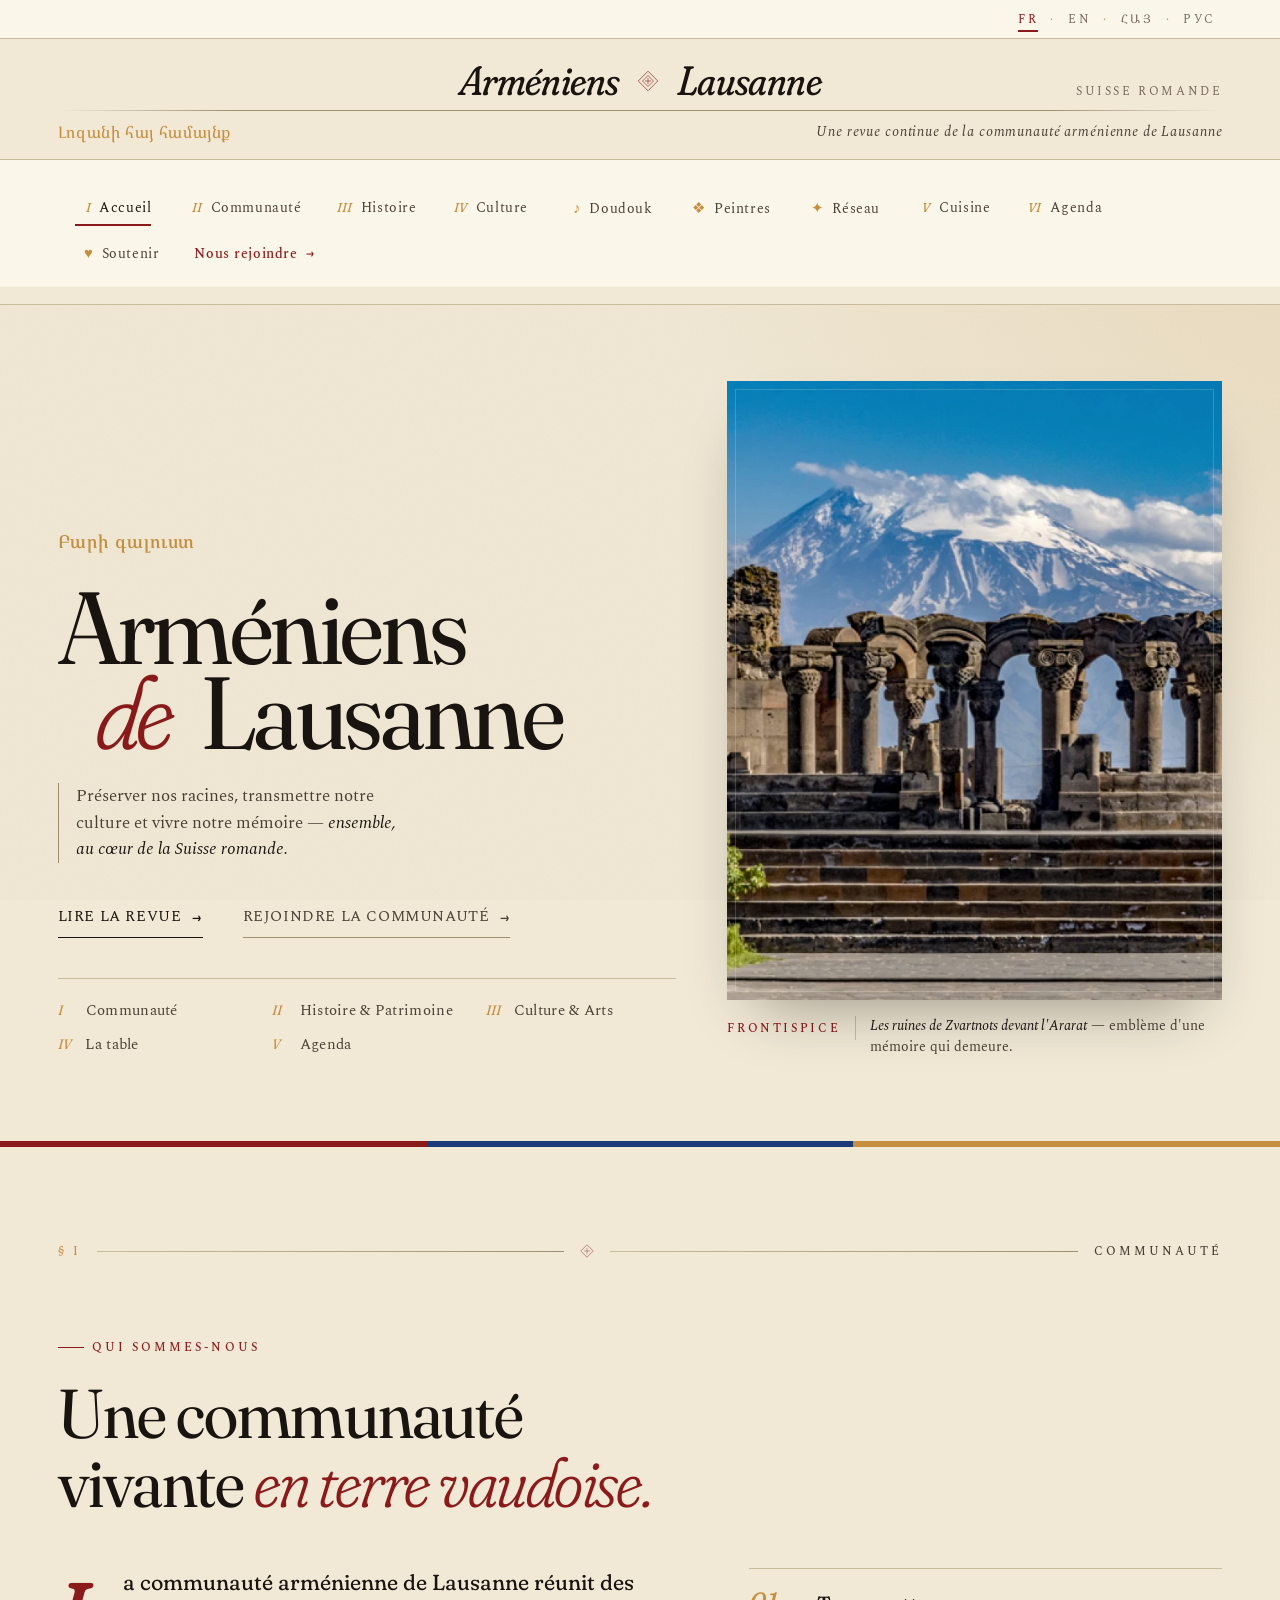
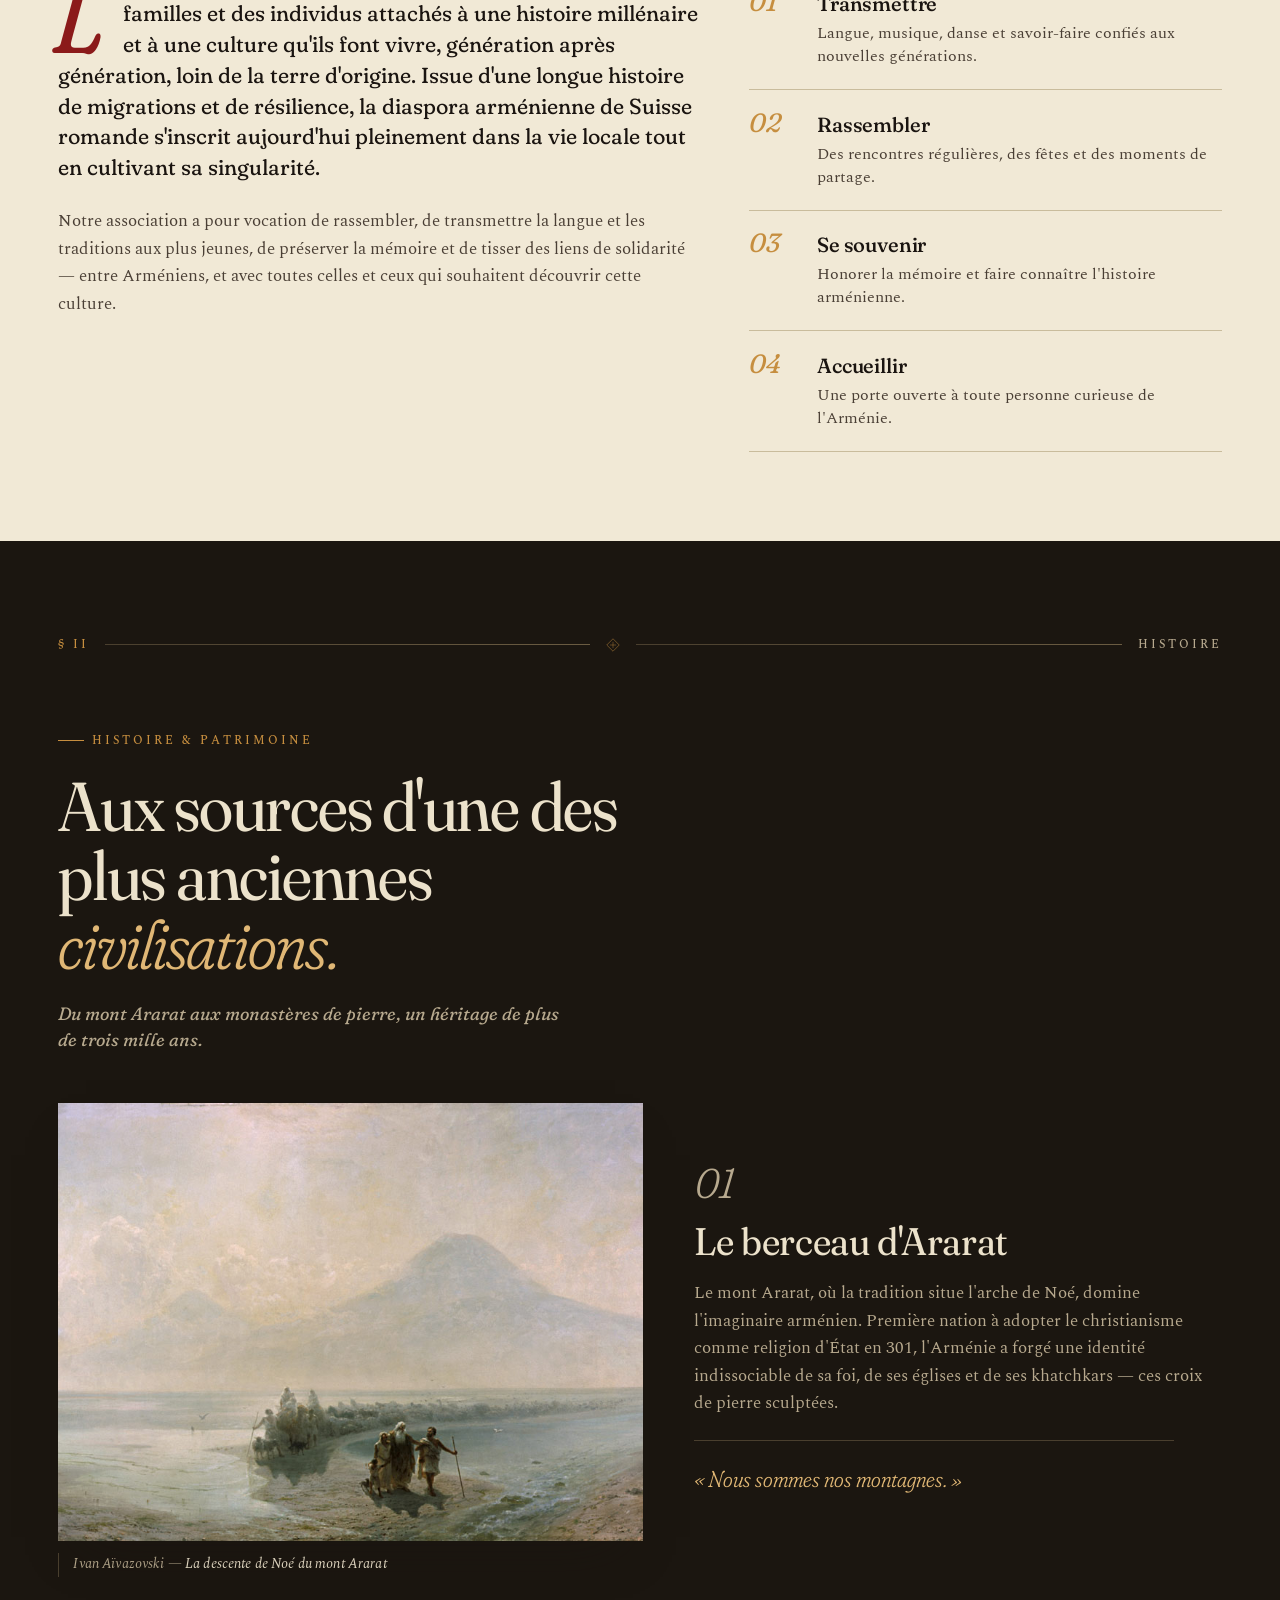
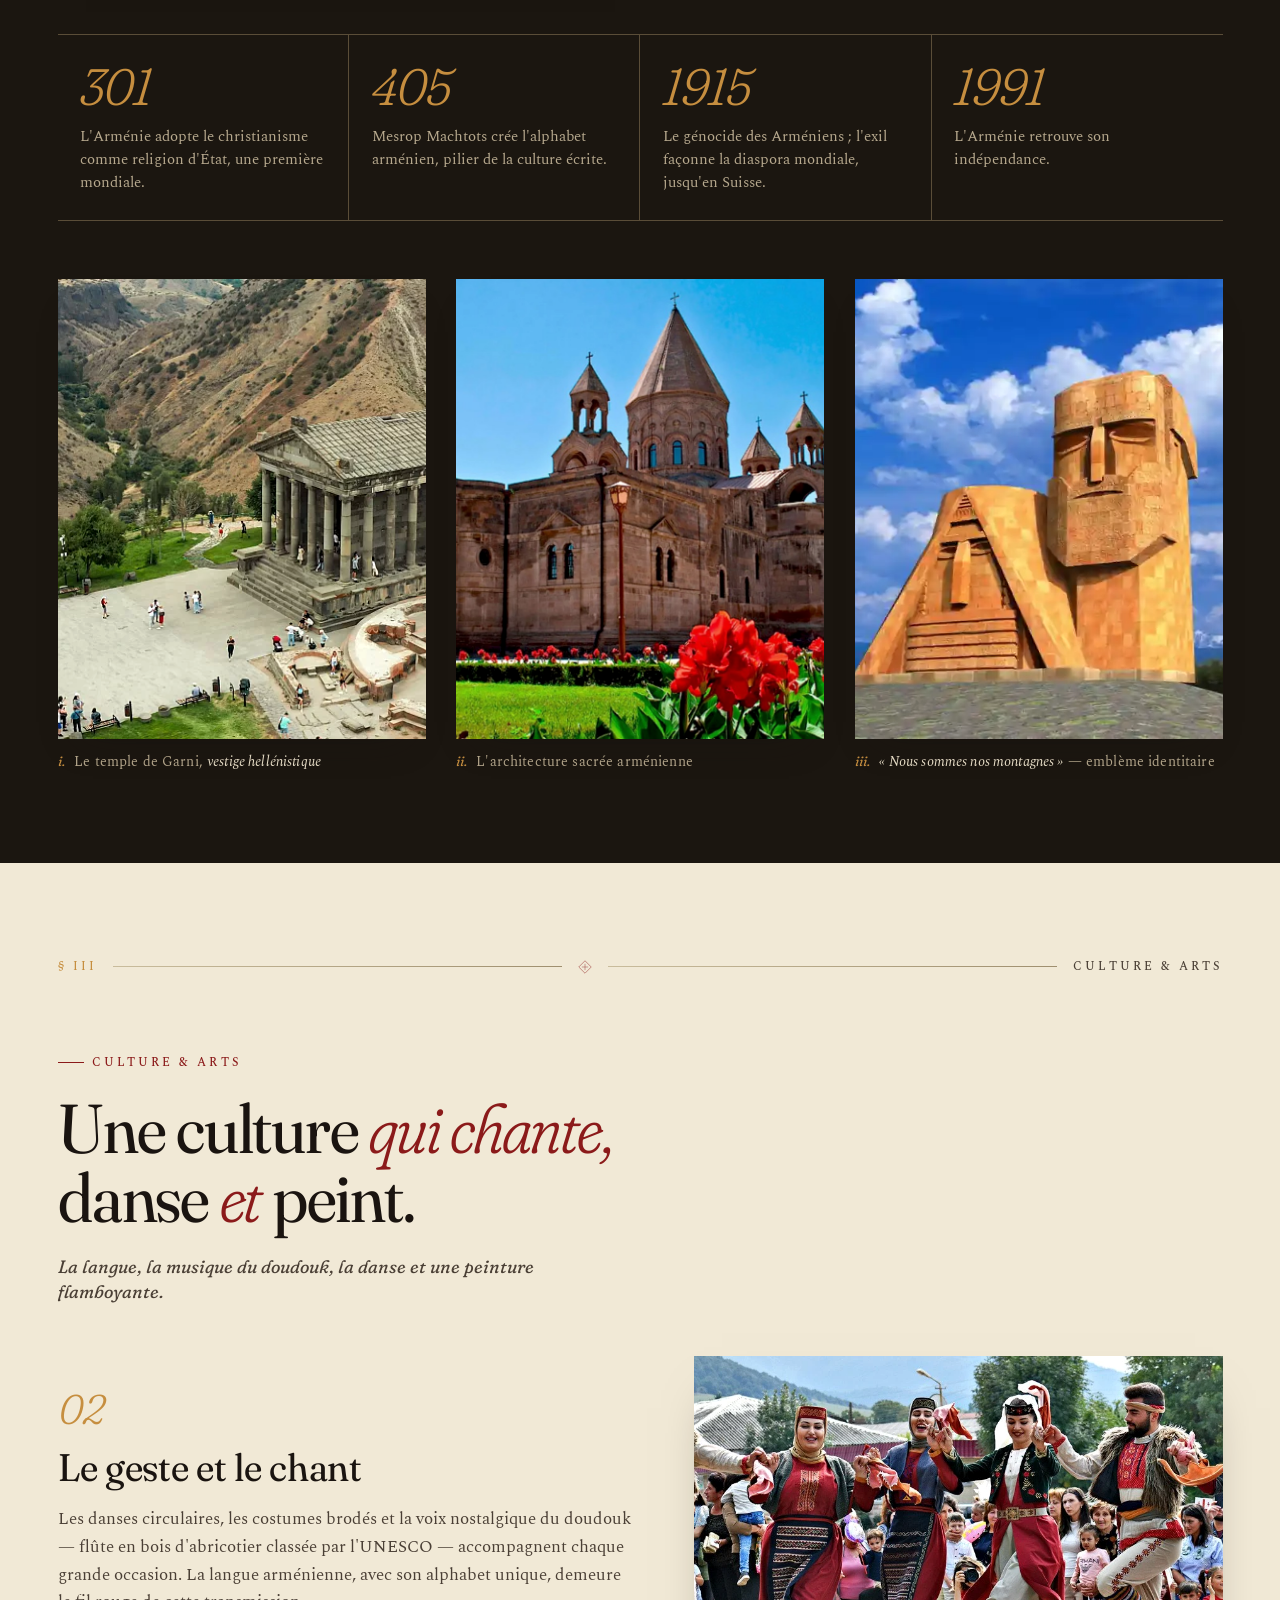
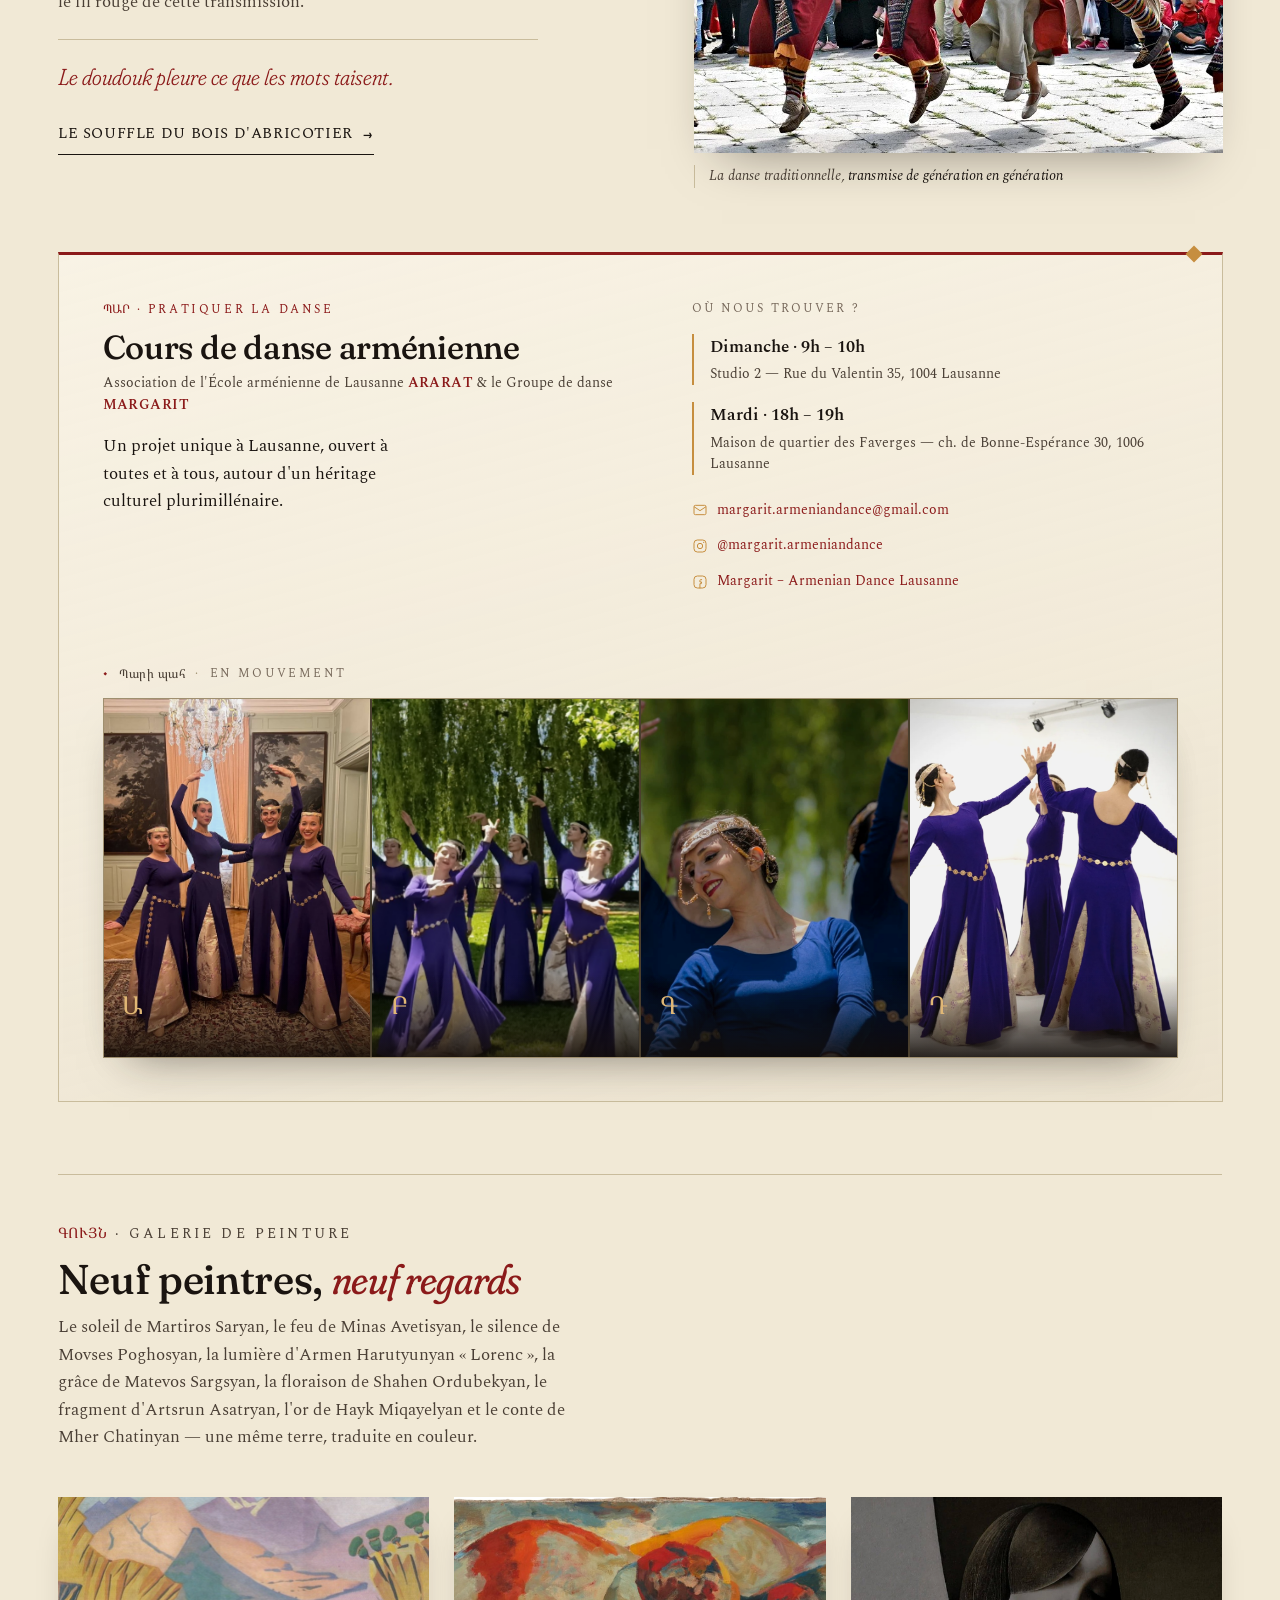
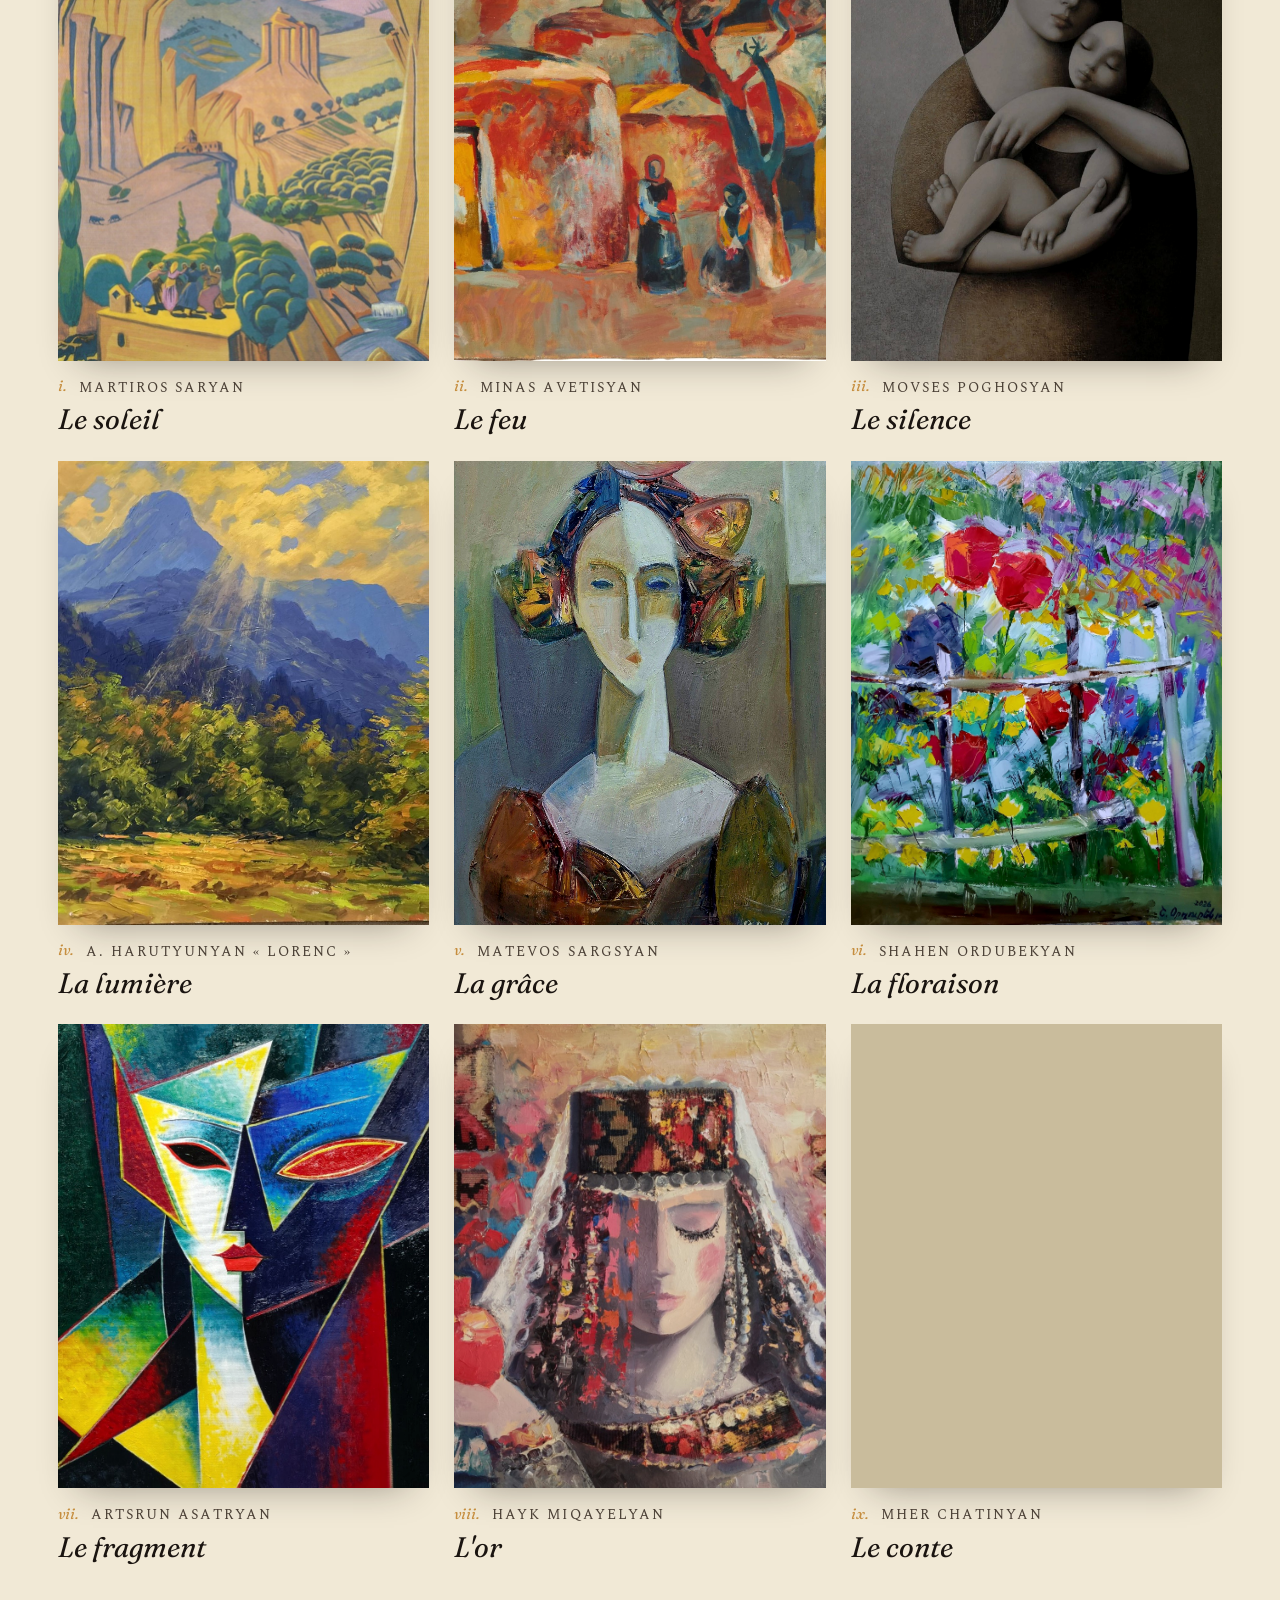
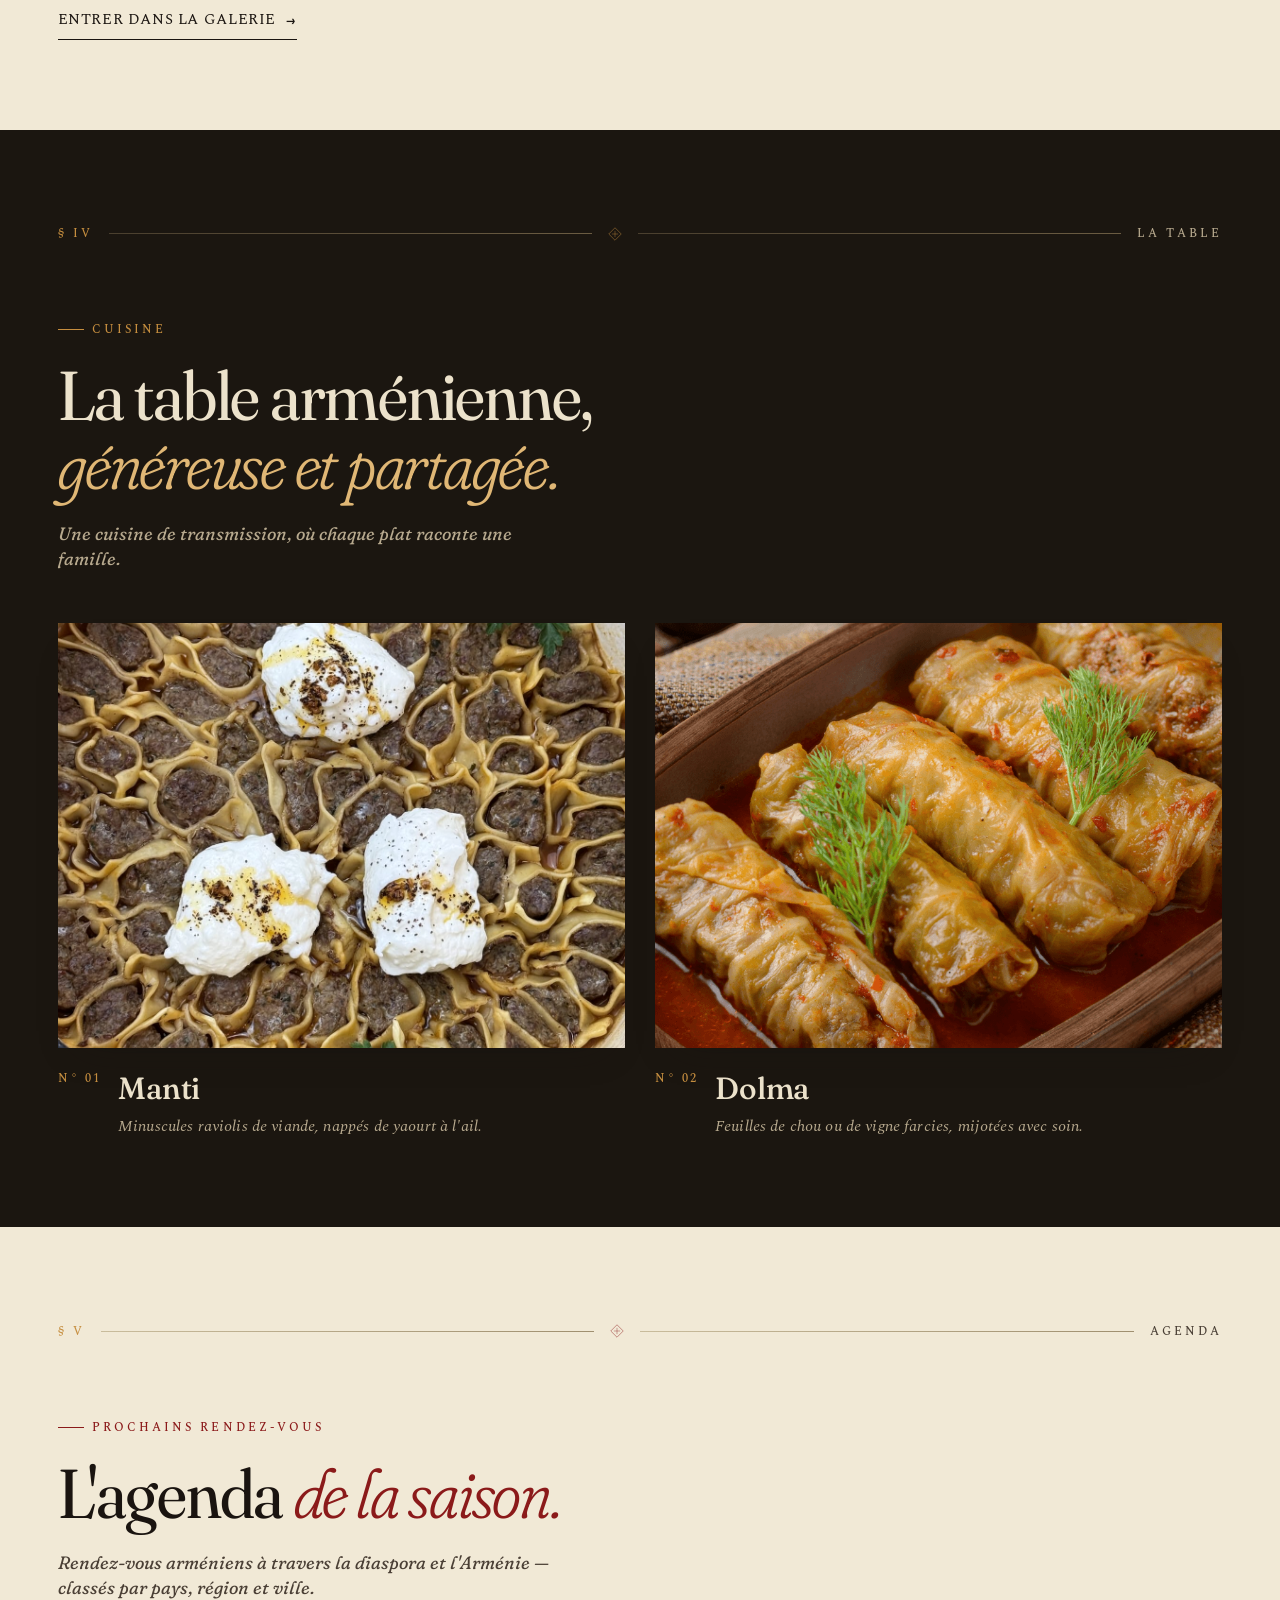
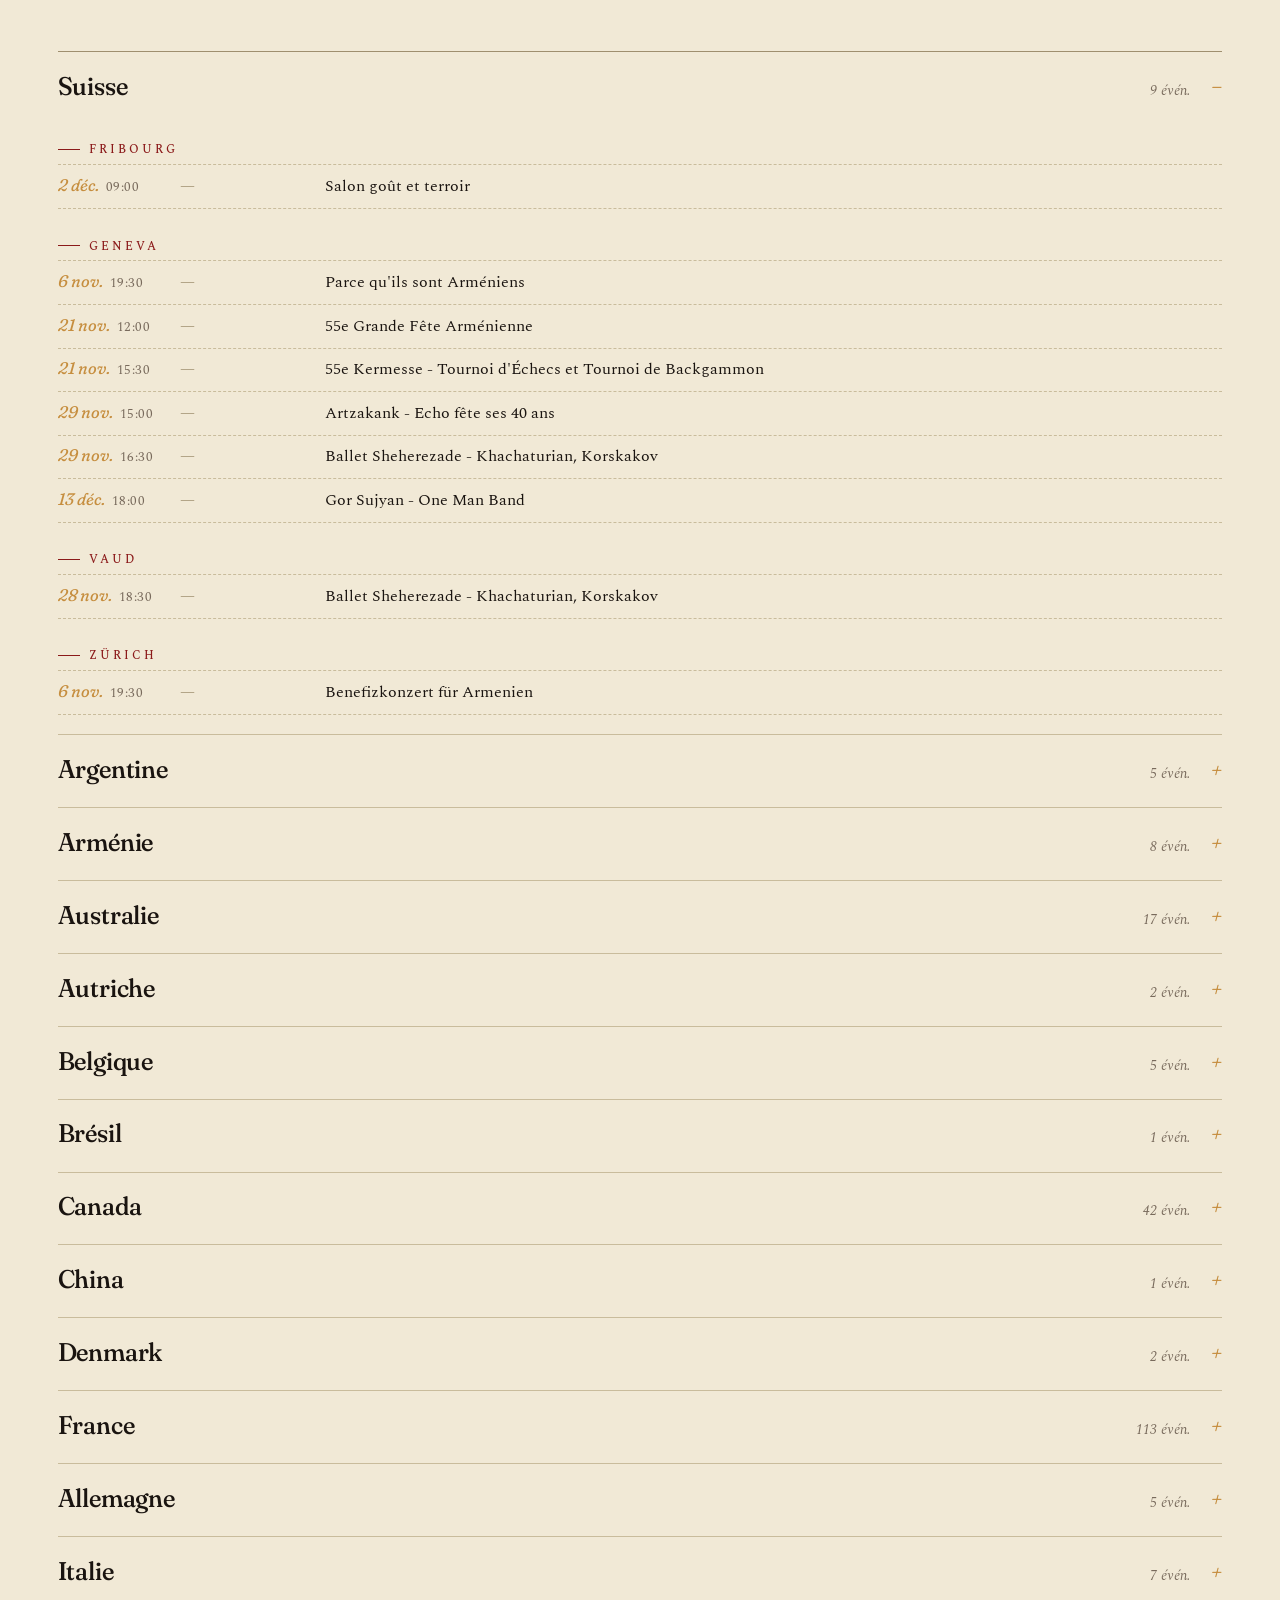
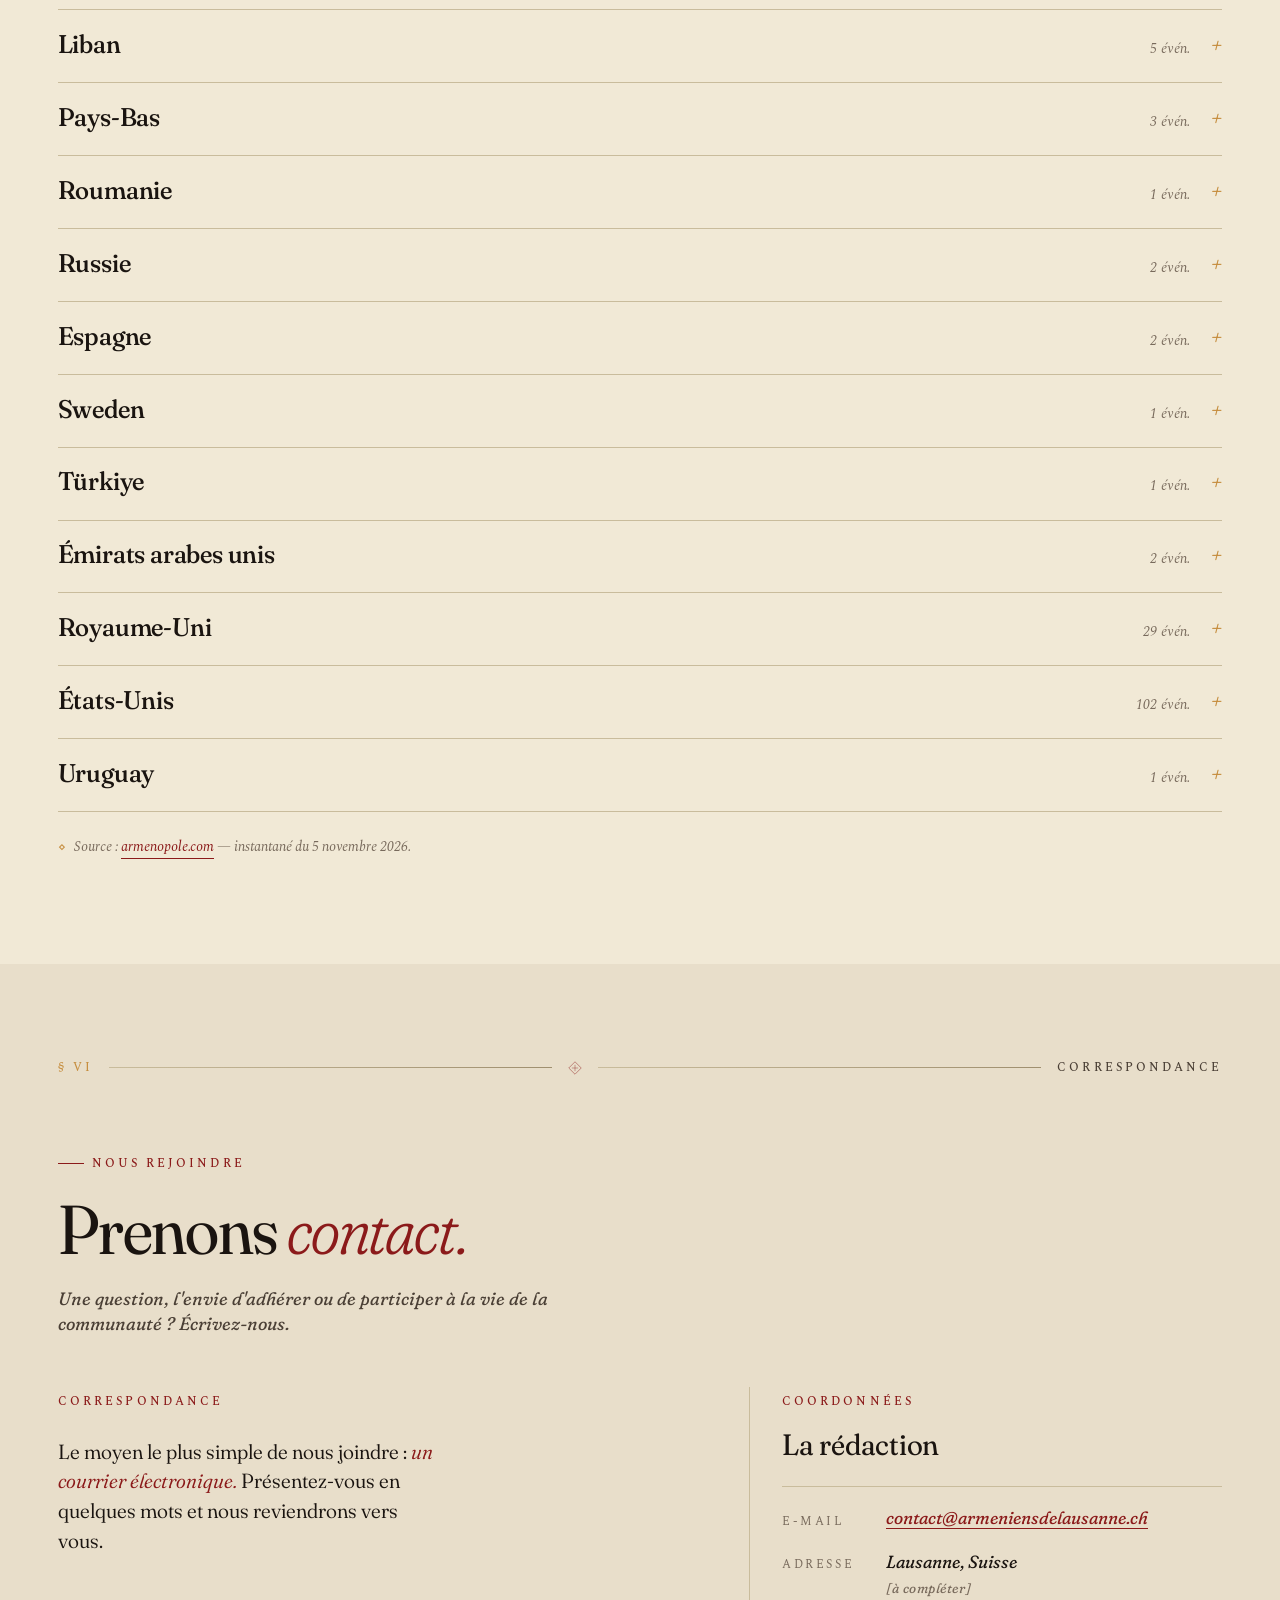
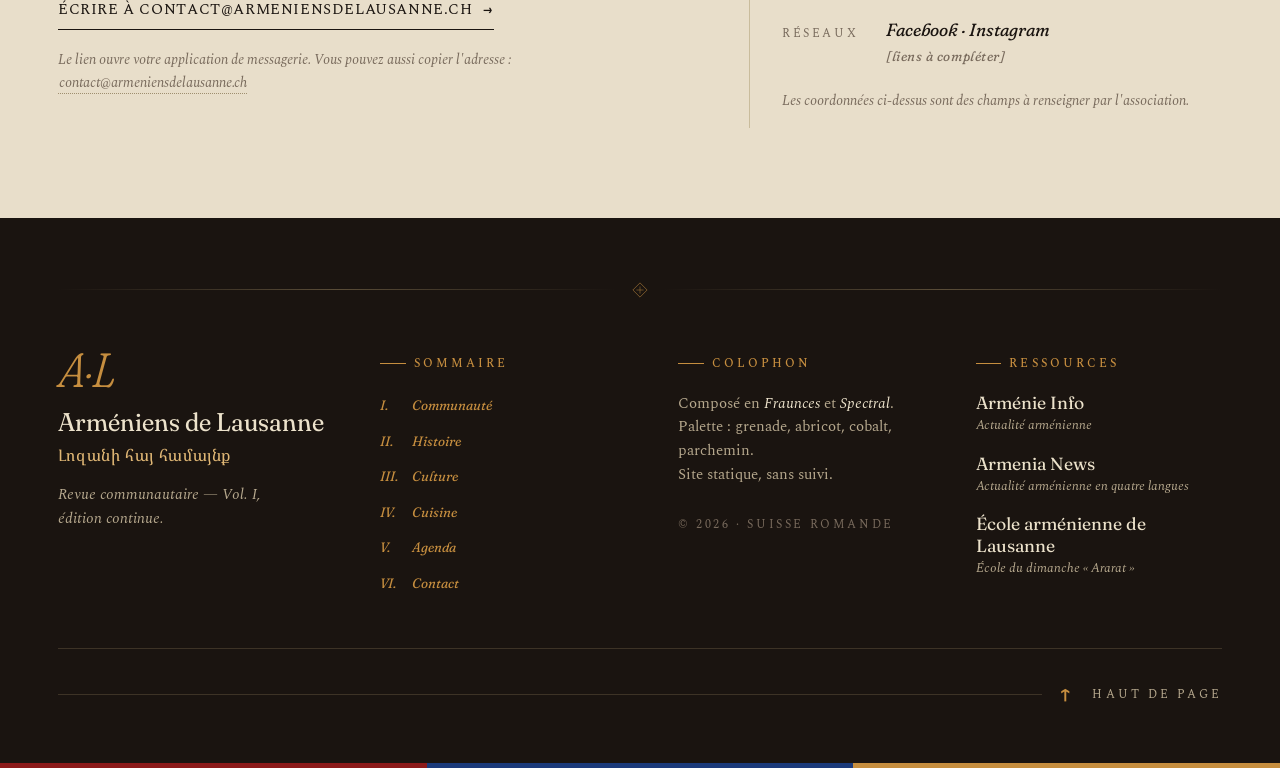
==== commit 19d04d5f: "chore(agenda): refresh from armenopole.com" ====
--- a/index.html
+++ b/index.html
@@ -787,7 +787,7 @@
 
         <p class="events-note">
           <span class="orn-tiny" aria-hidden="true">◇</span>
-          <span data-i18n="events.source">Source&nbsp;: <a href="https://armenopole.com/ArmenianEvents" target="_blank" rel="noopener noreferrer">armenopole.com</a>&nbsp;— instantané du 4&nbsp;novembre 2026.</span>
+          <span data-i18n="events.source">Source&nbsp;: <a href="https://armenopole.com/ArmenianEvents" target="_blank" rel="noopener noreferrer">armenopole.com</a>&nbsp;— instantané du 5&nbsp;novembre 2026.</span>
         </p>
       </div>
     </section>
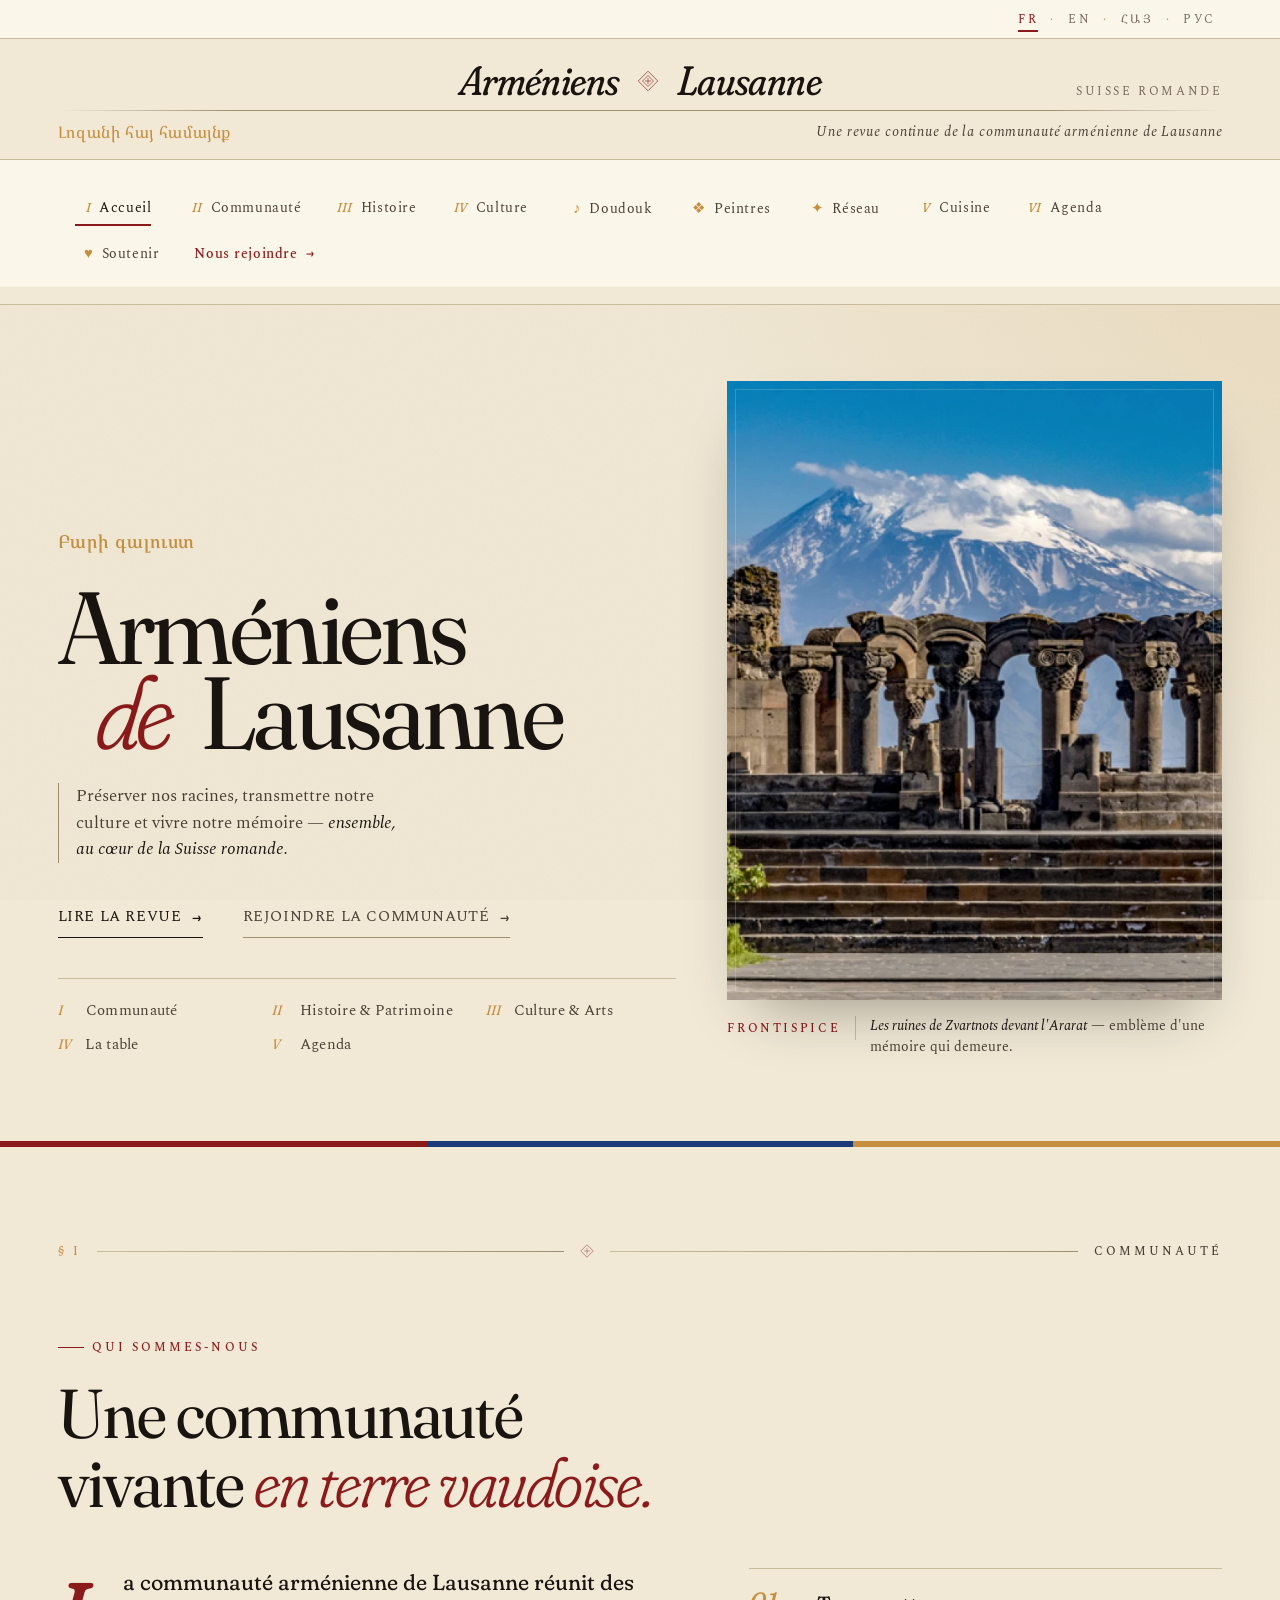
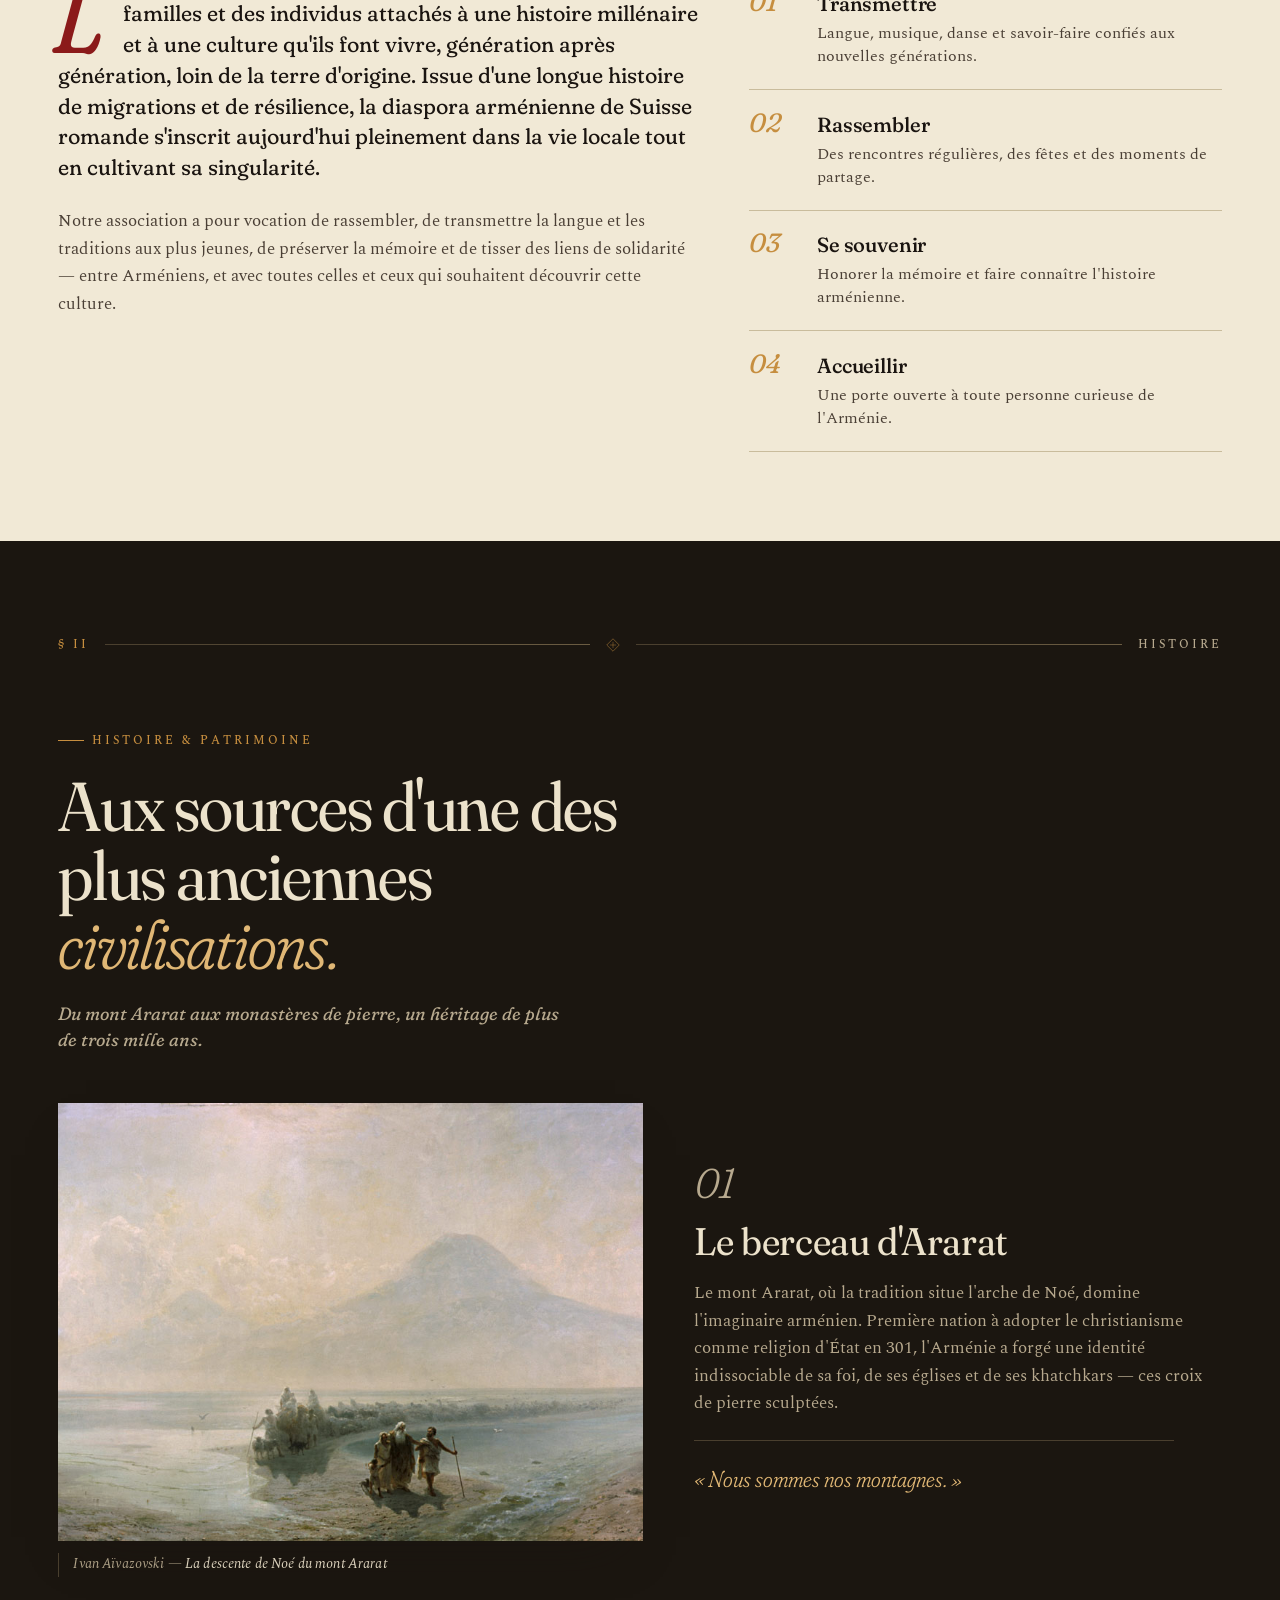
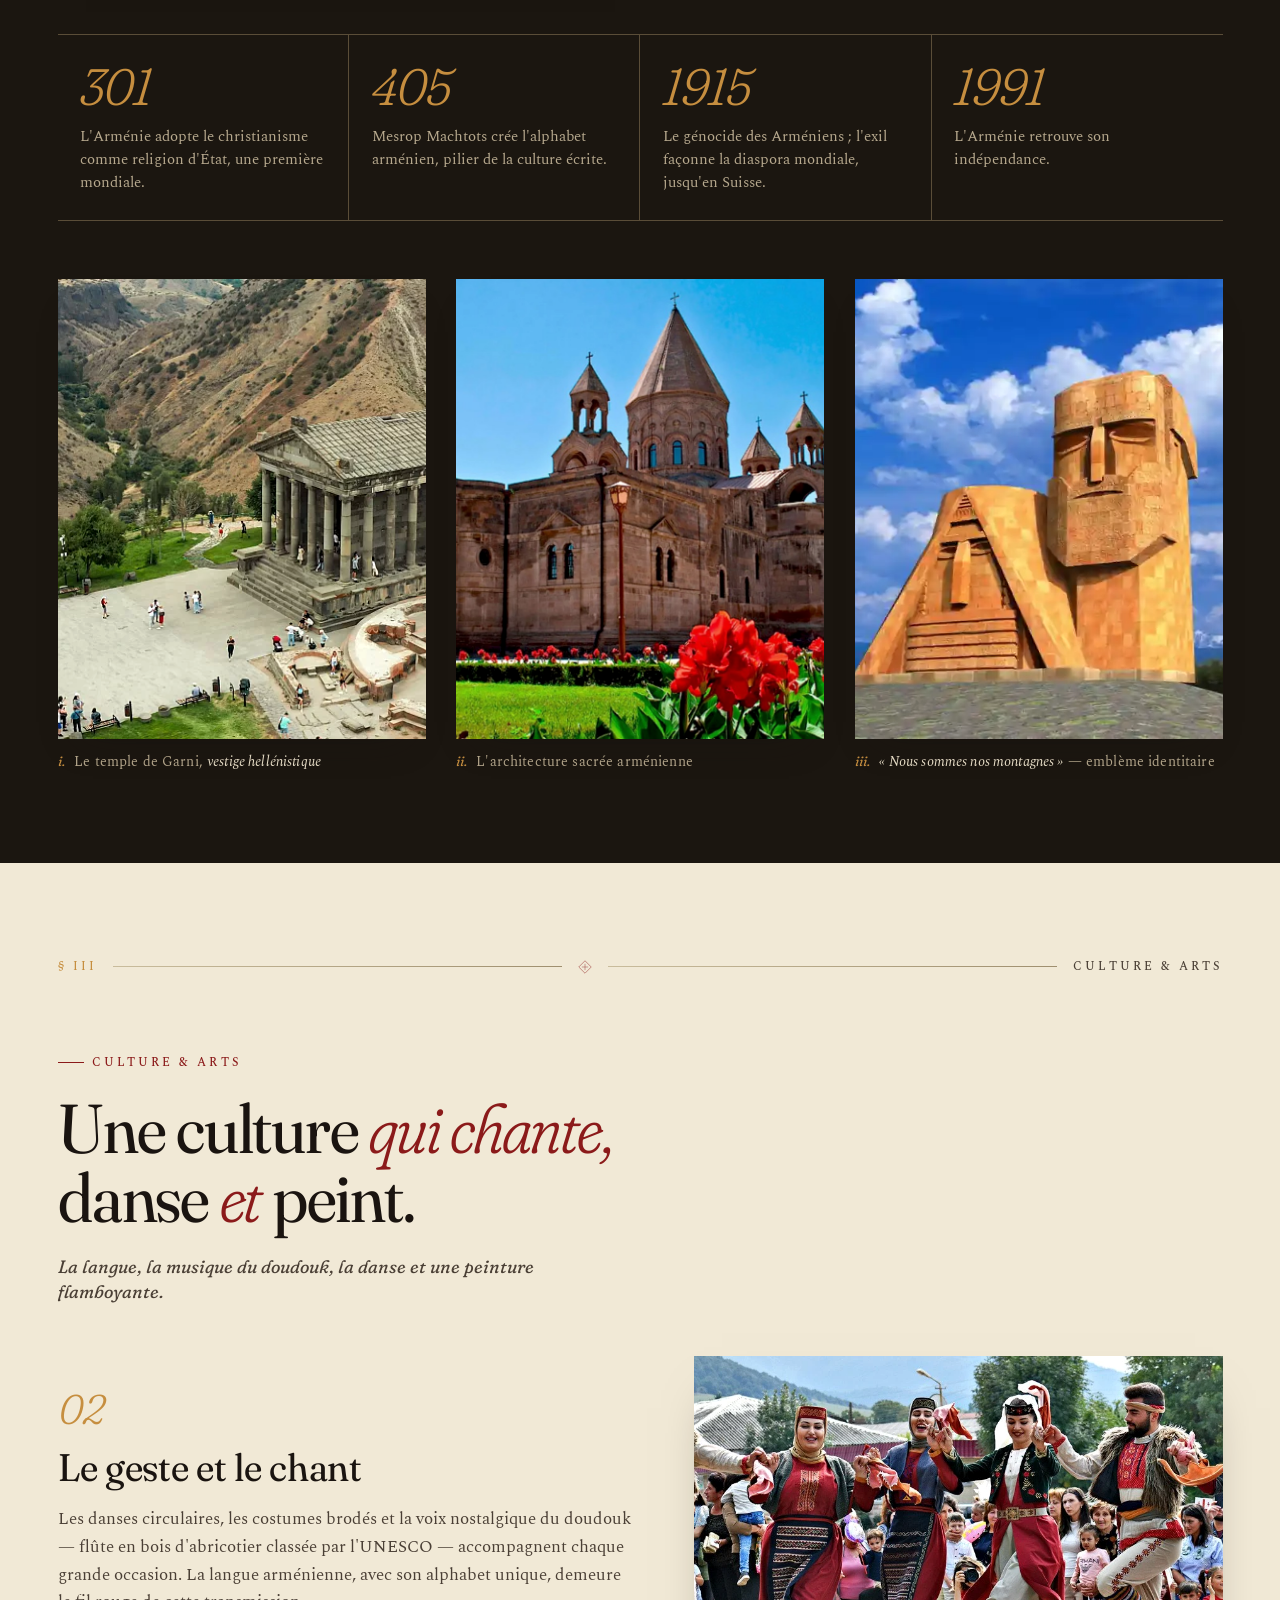
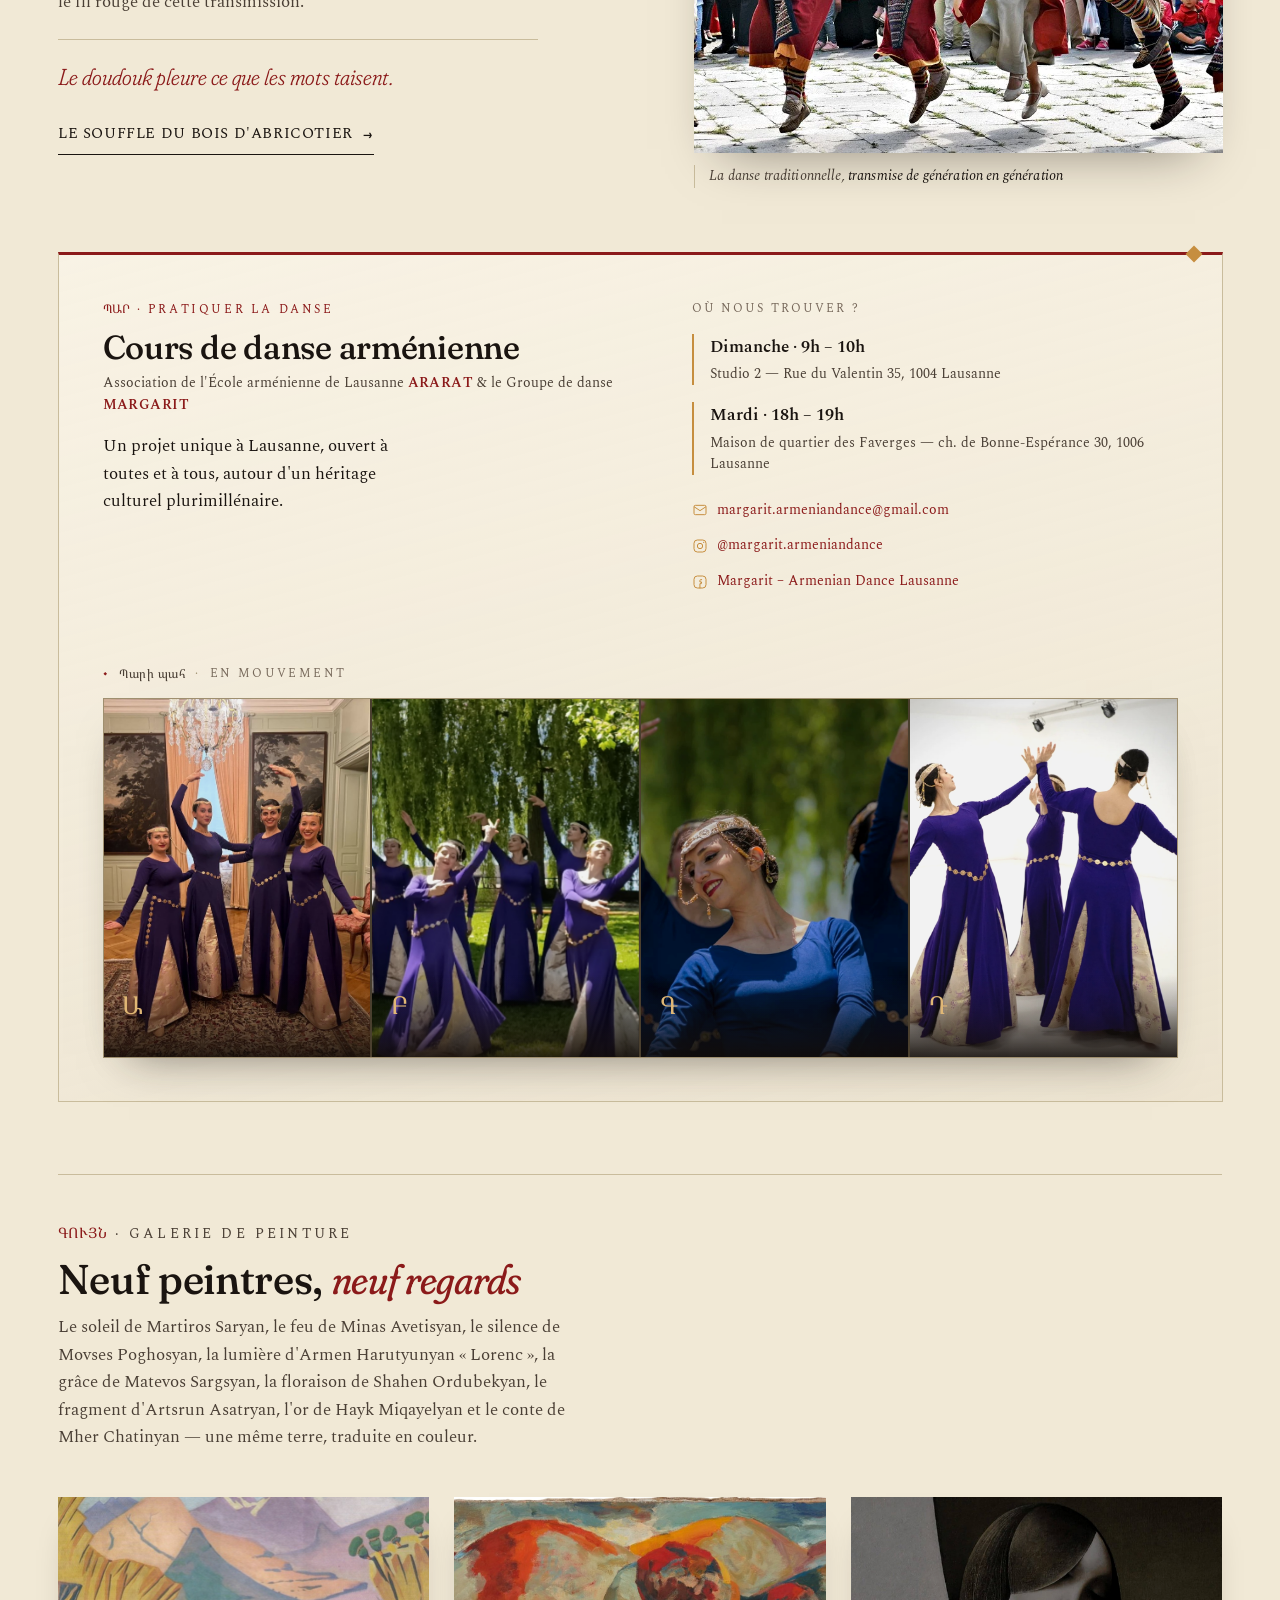
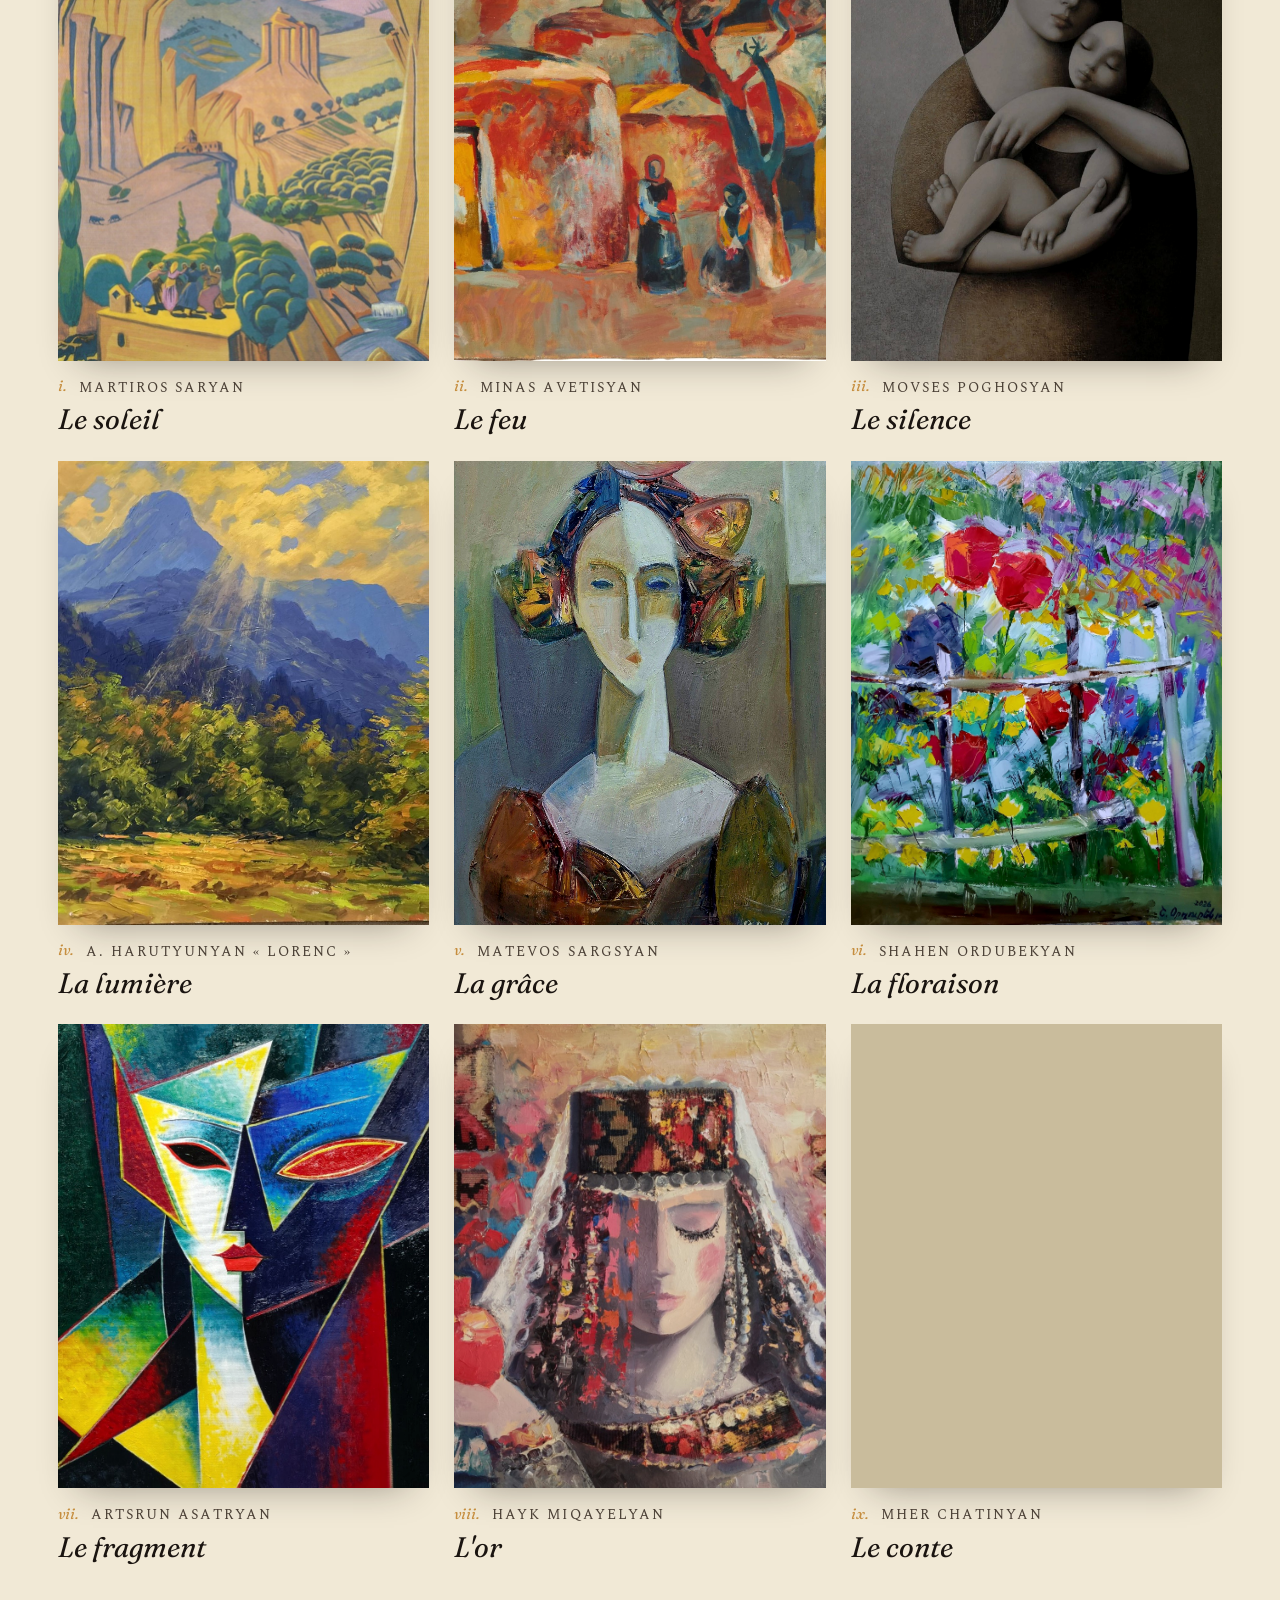
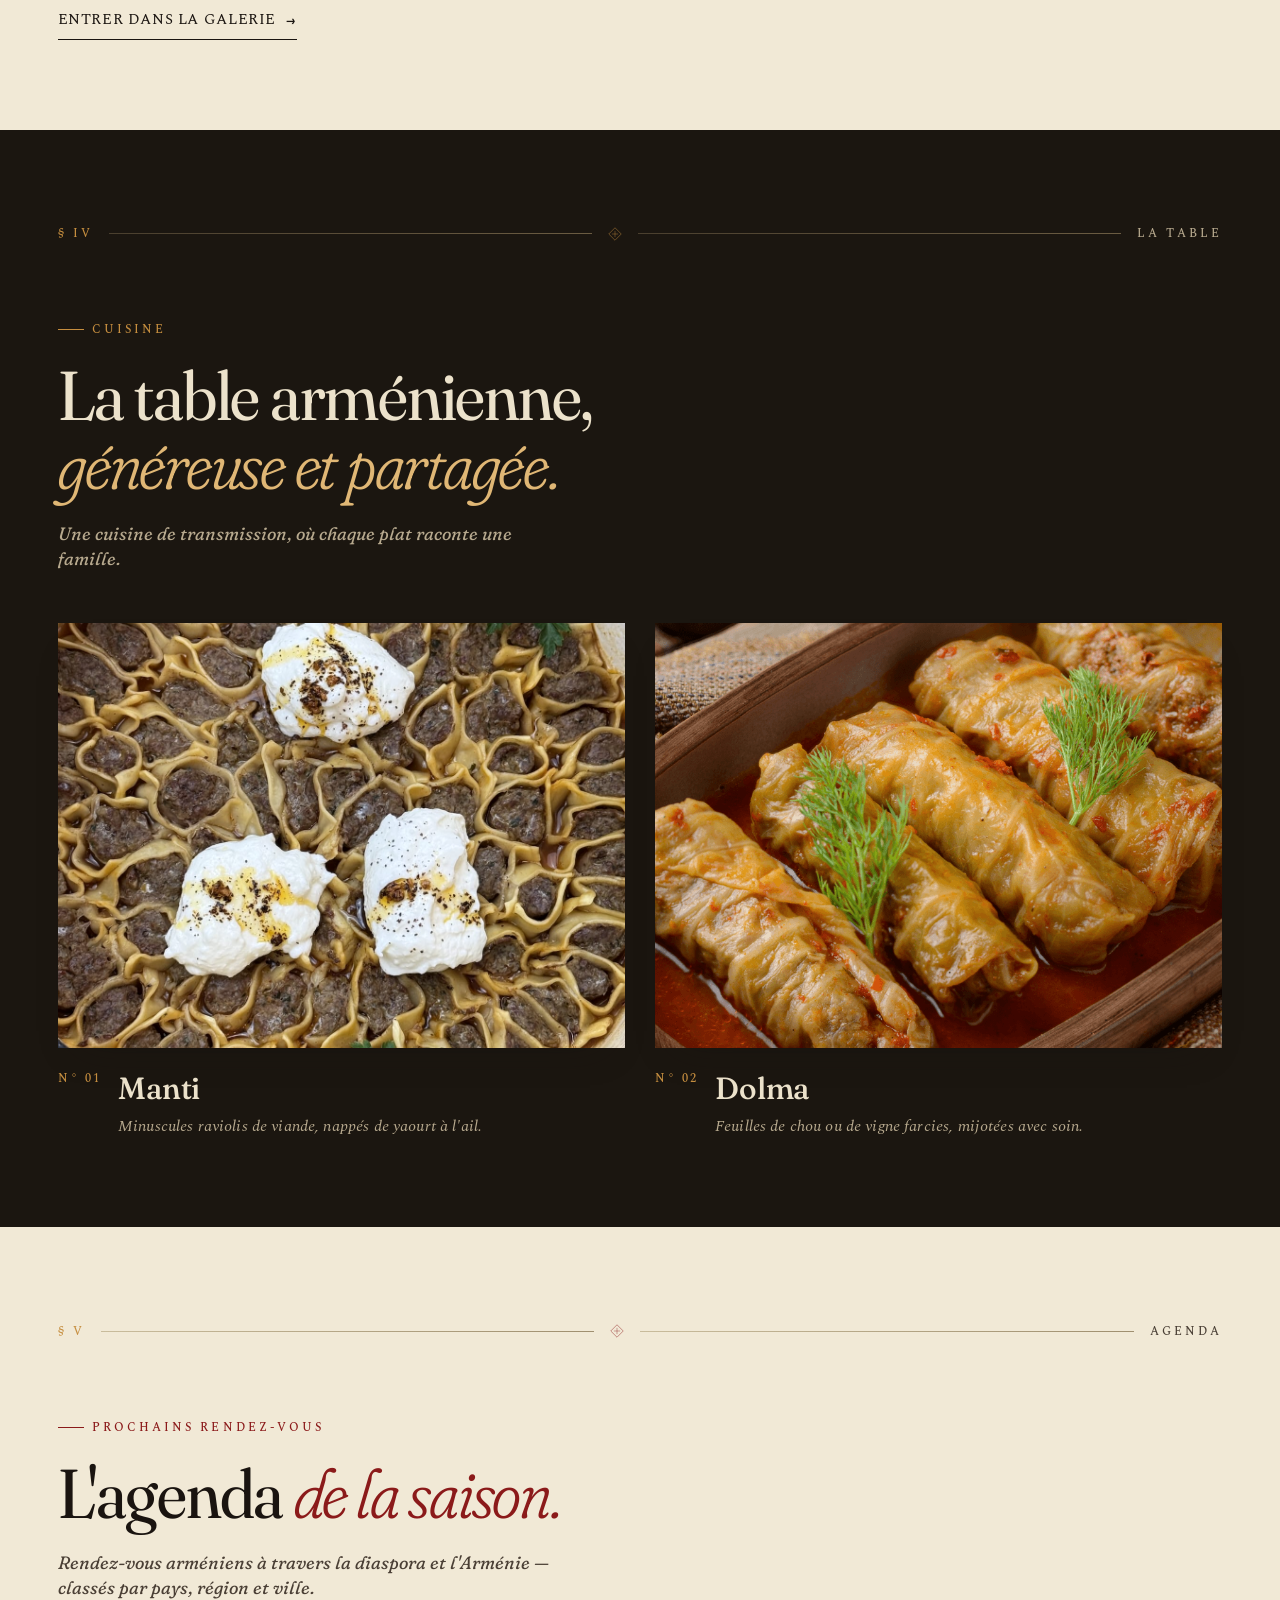
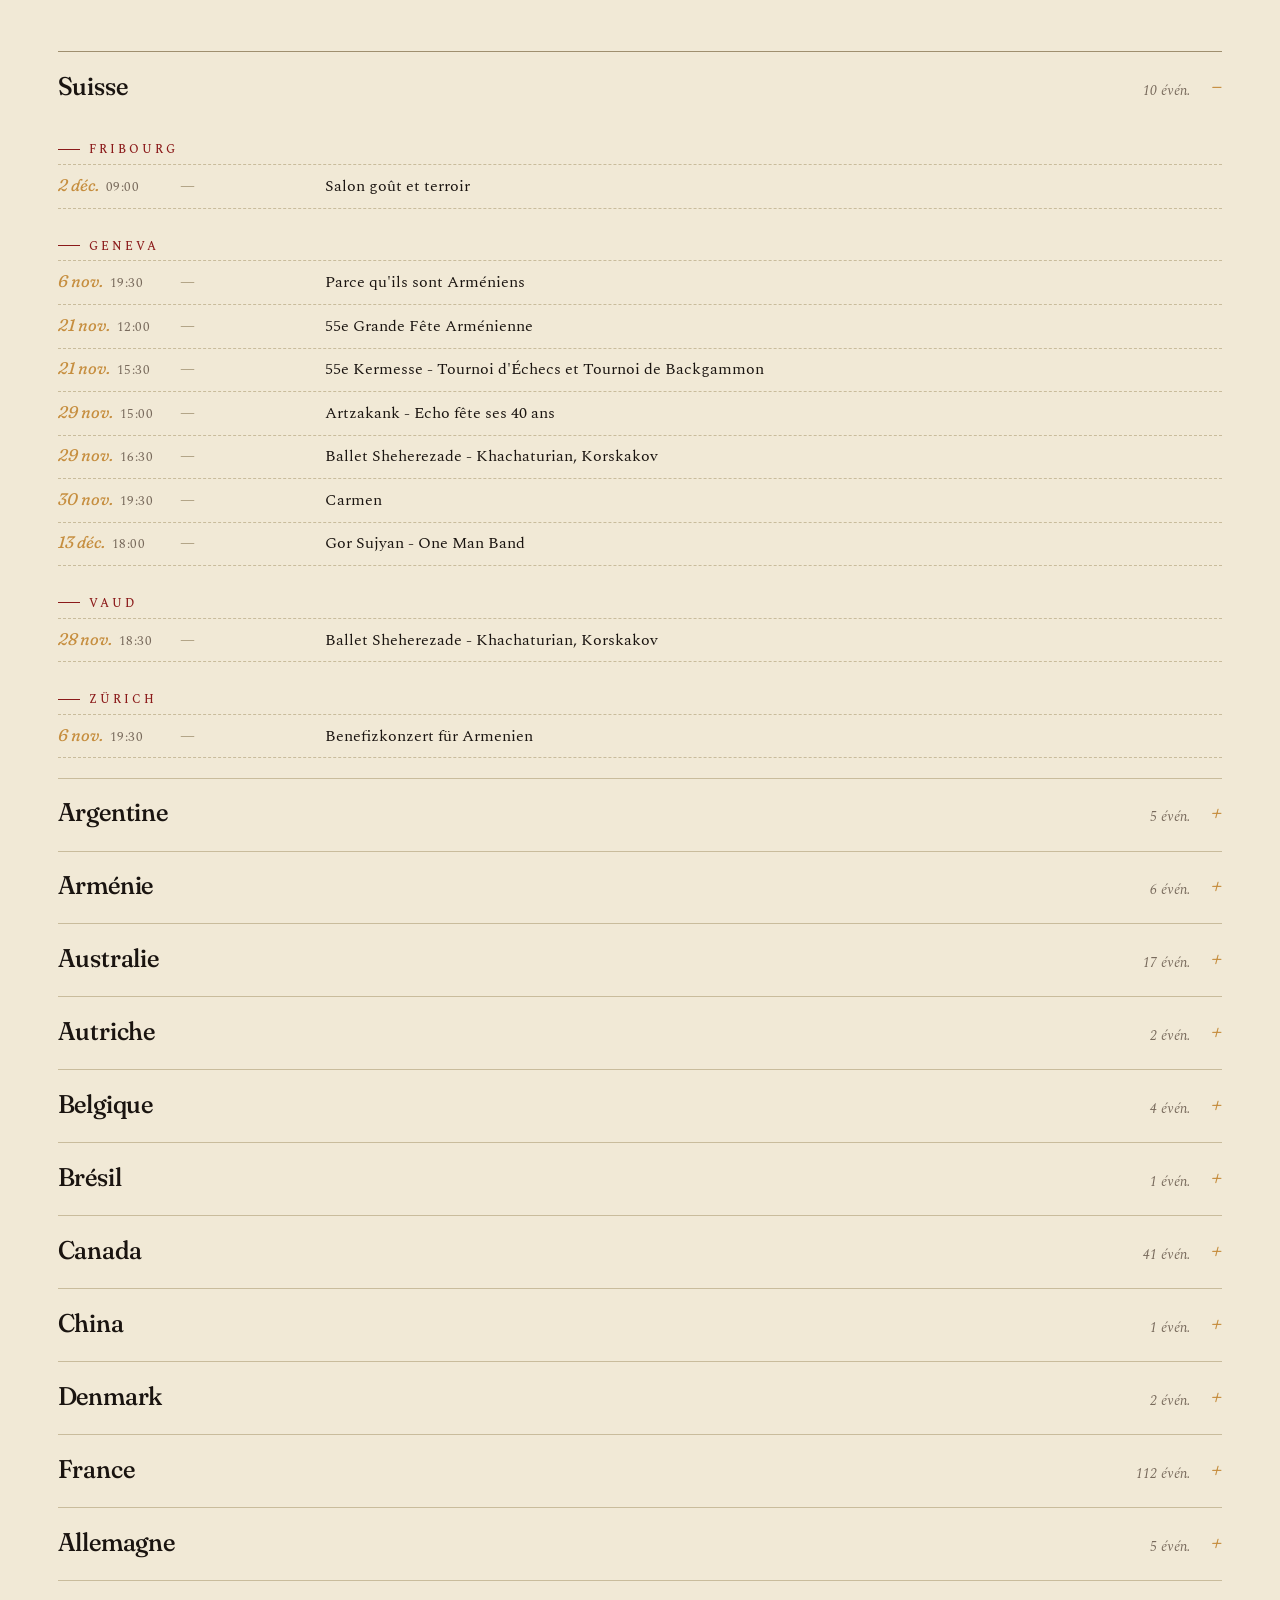
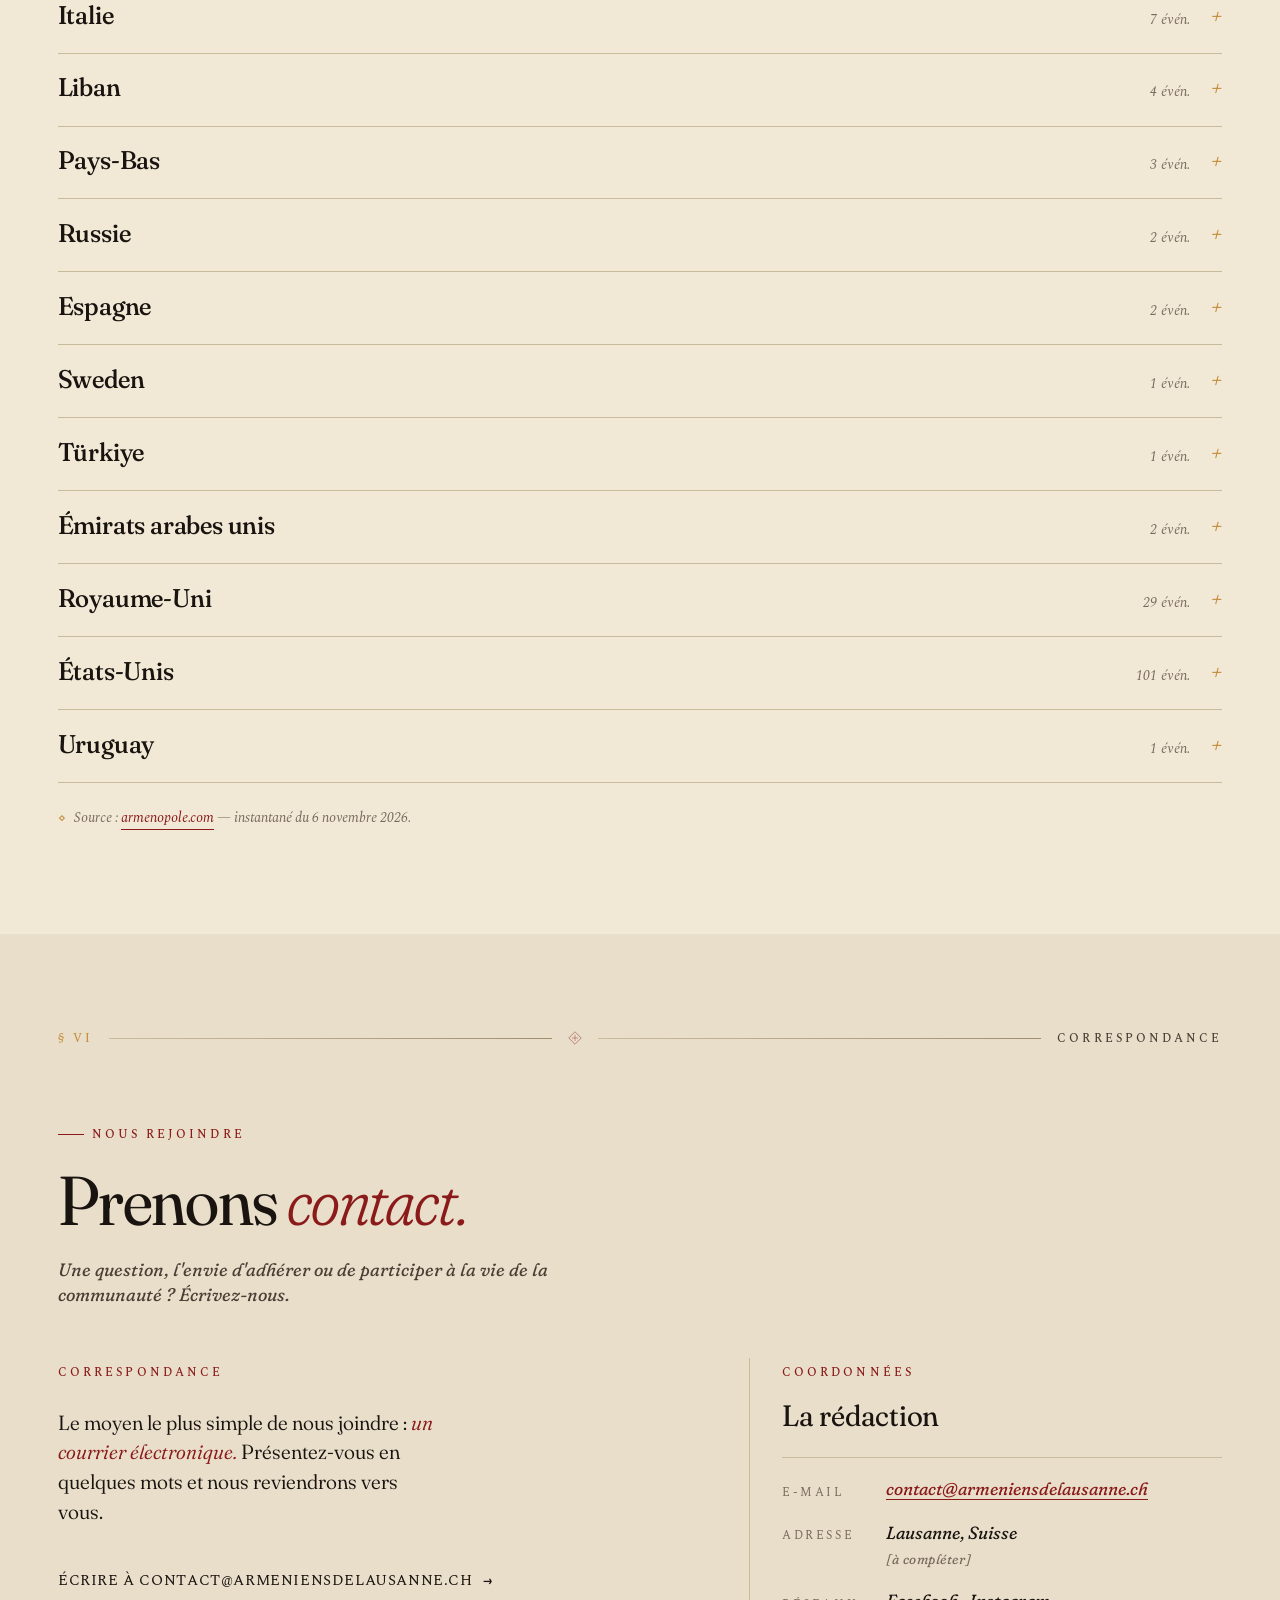
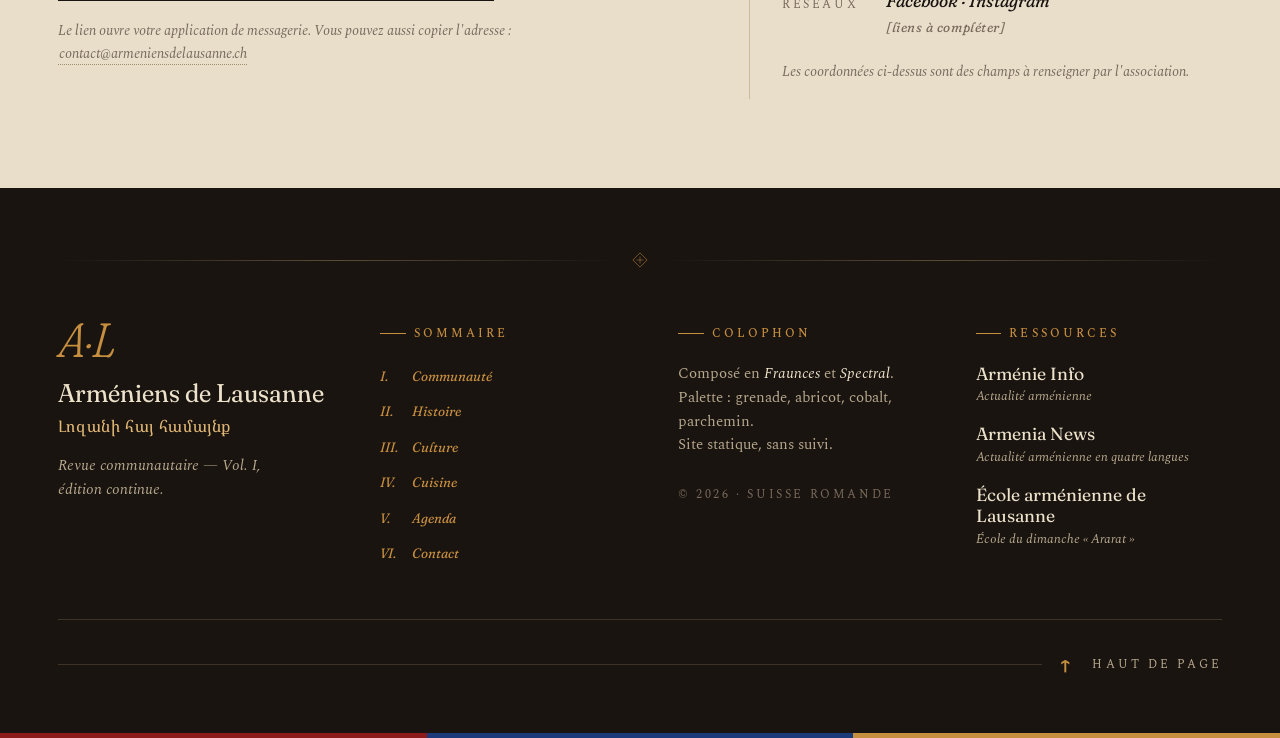
==== commit 31ec5063: "chore(agenda): refresh from armenopole.com" ====
--- a/index.html
+++ b/index.html
@@ -787,7 +787,7 @@
 
         <p class="events-note">
           <span class="orn-tiny" aria-hidden="true">◇</span>
-          <span data-i18n="events.source">Source&nbsp;: <a href="https://armenopole.com/ArmenianEvents" target="_blank" rel="noopener noreferrer">armenopole.com</a>&nbsp;— instantané du 5&nbsp;novembre 2026.</span>
+          <span data-i18n="events.source">Source&nbsp;: <a href="https://armenopole.com/ArmenianEvents" target="_blank" rel="noopener noreferrer">armenopole.com</a>&nbsp;— instantané du 6&nbsp;novembre 2026.</span>
         </p>
       </div>
     </section>
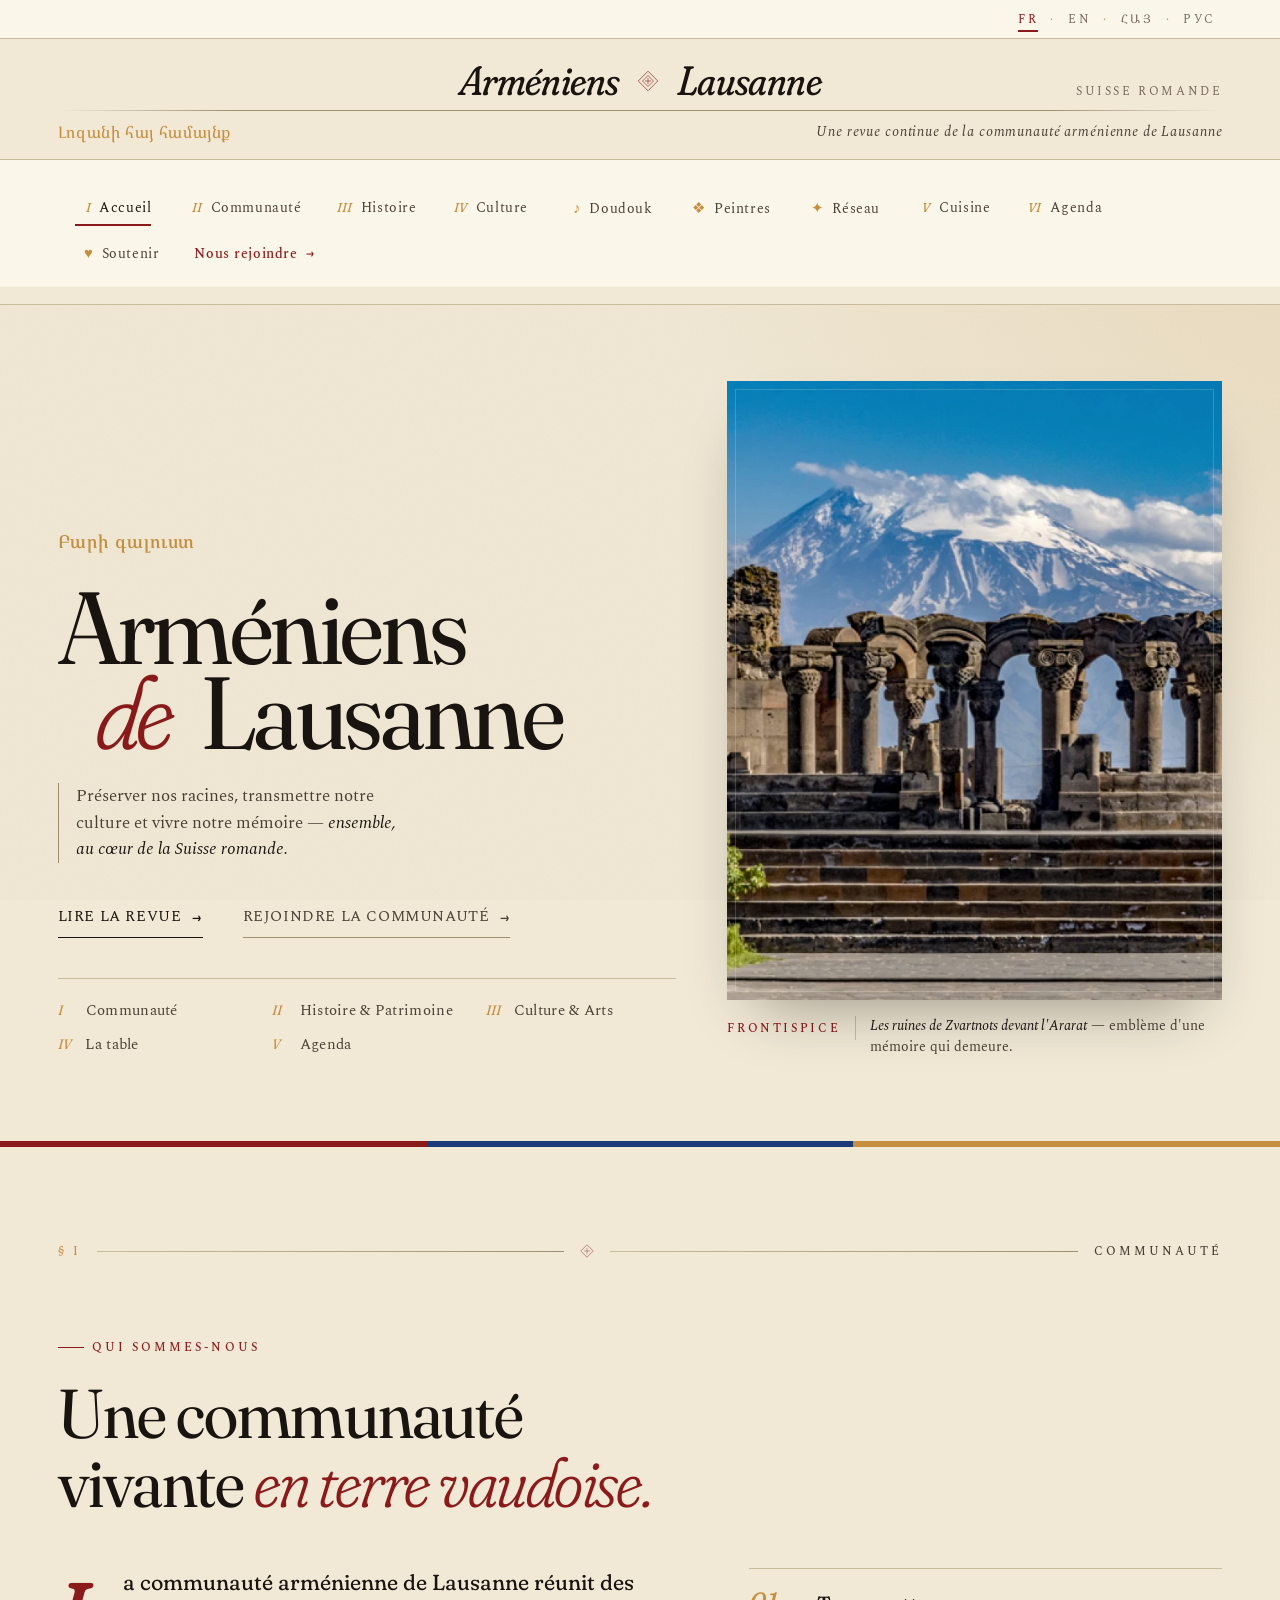
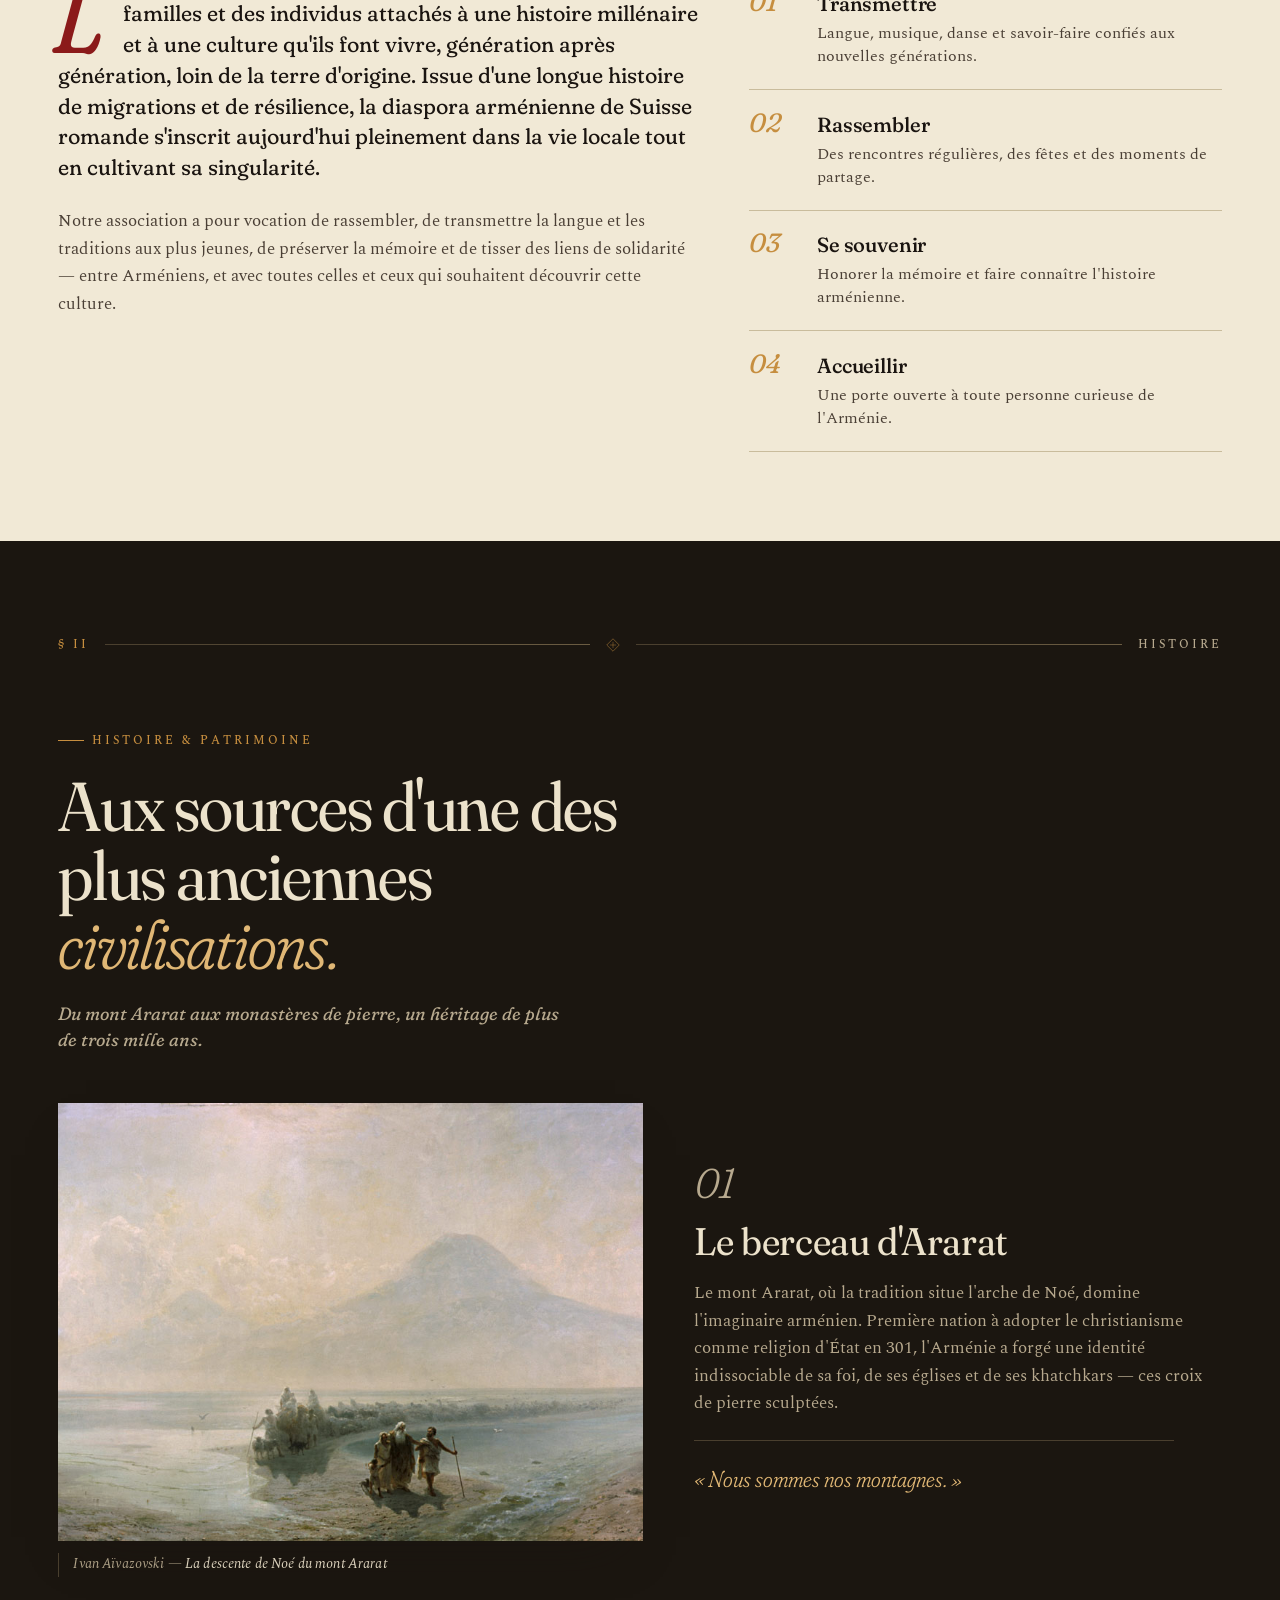
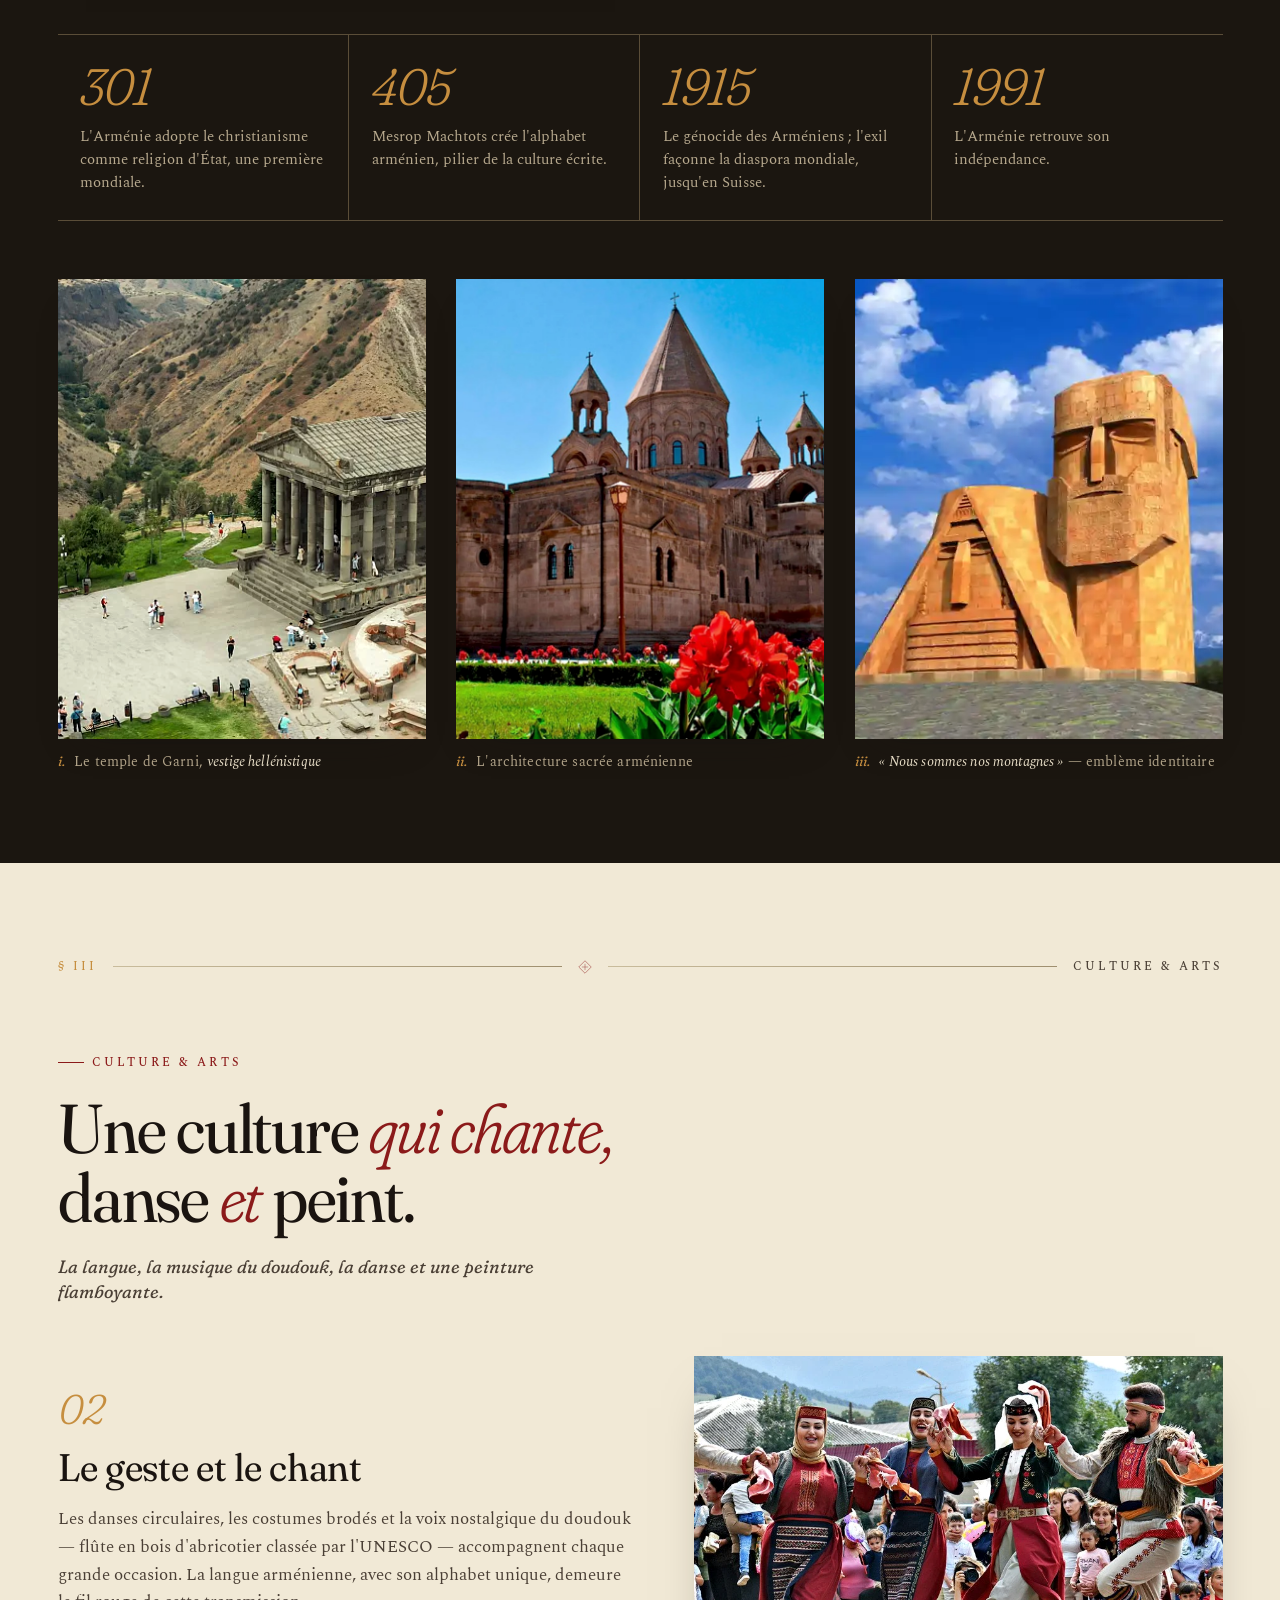
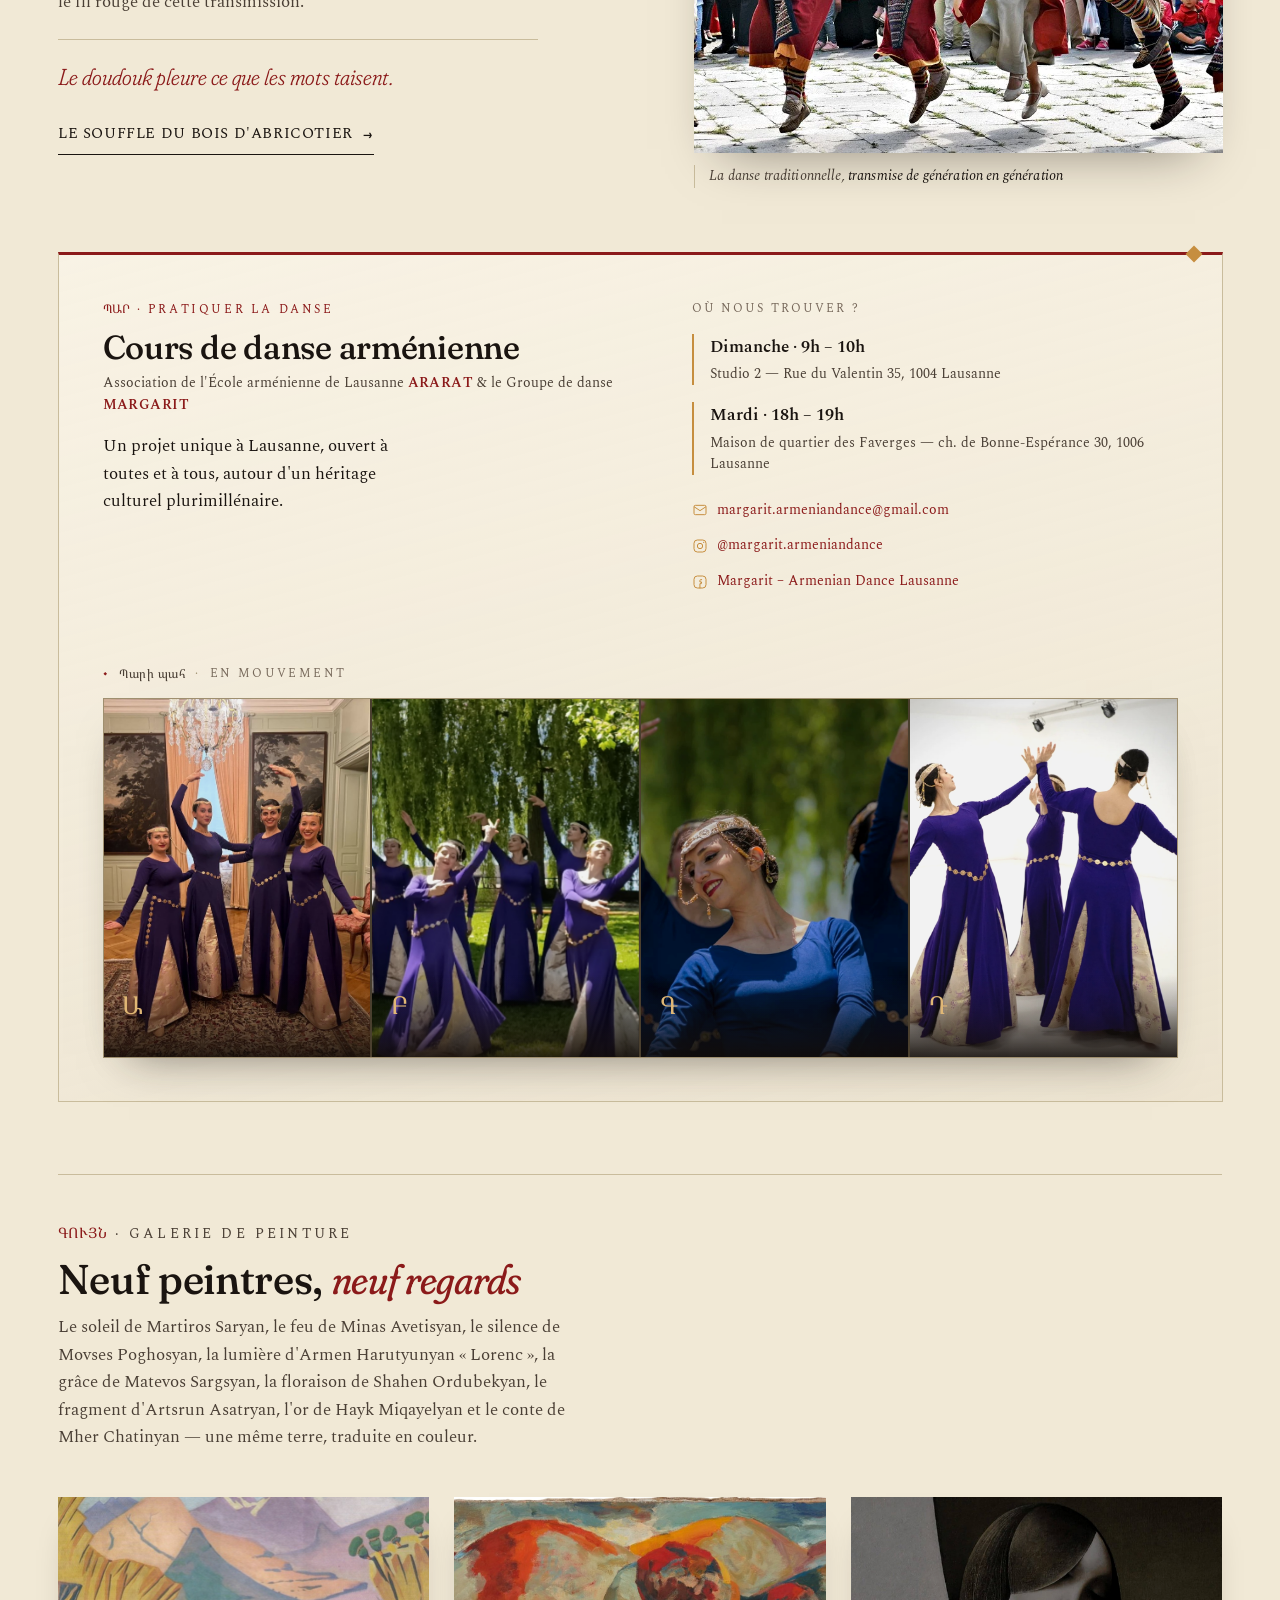
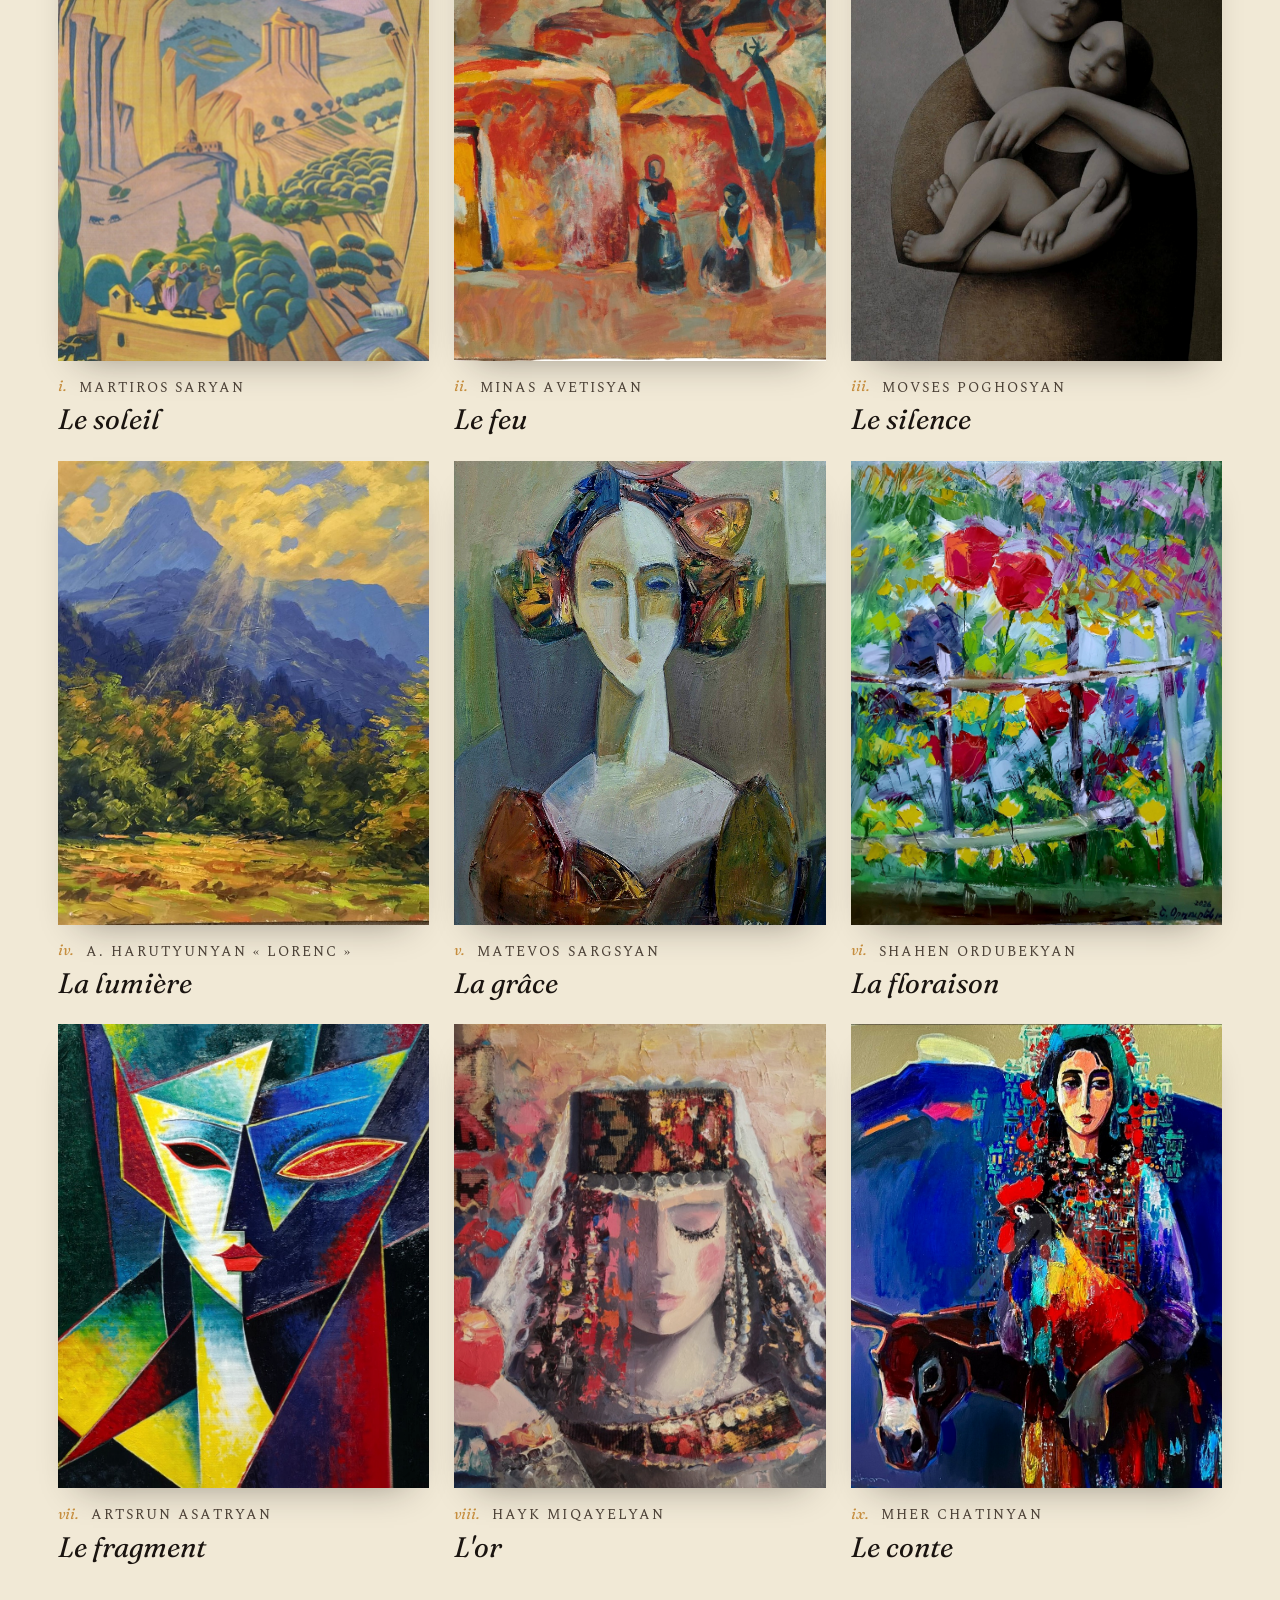
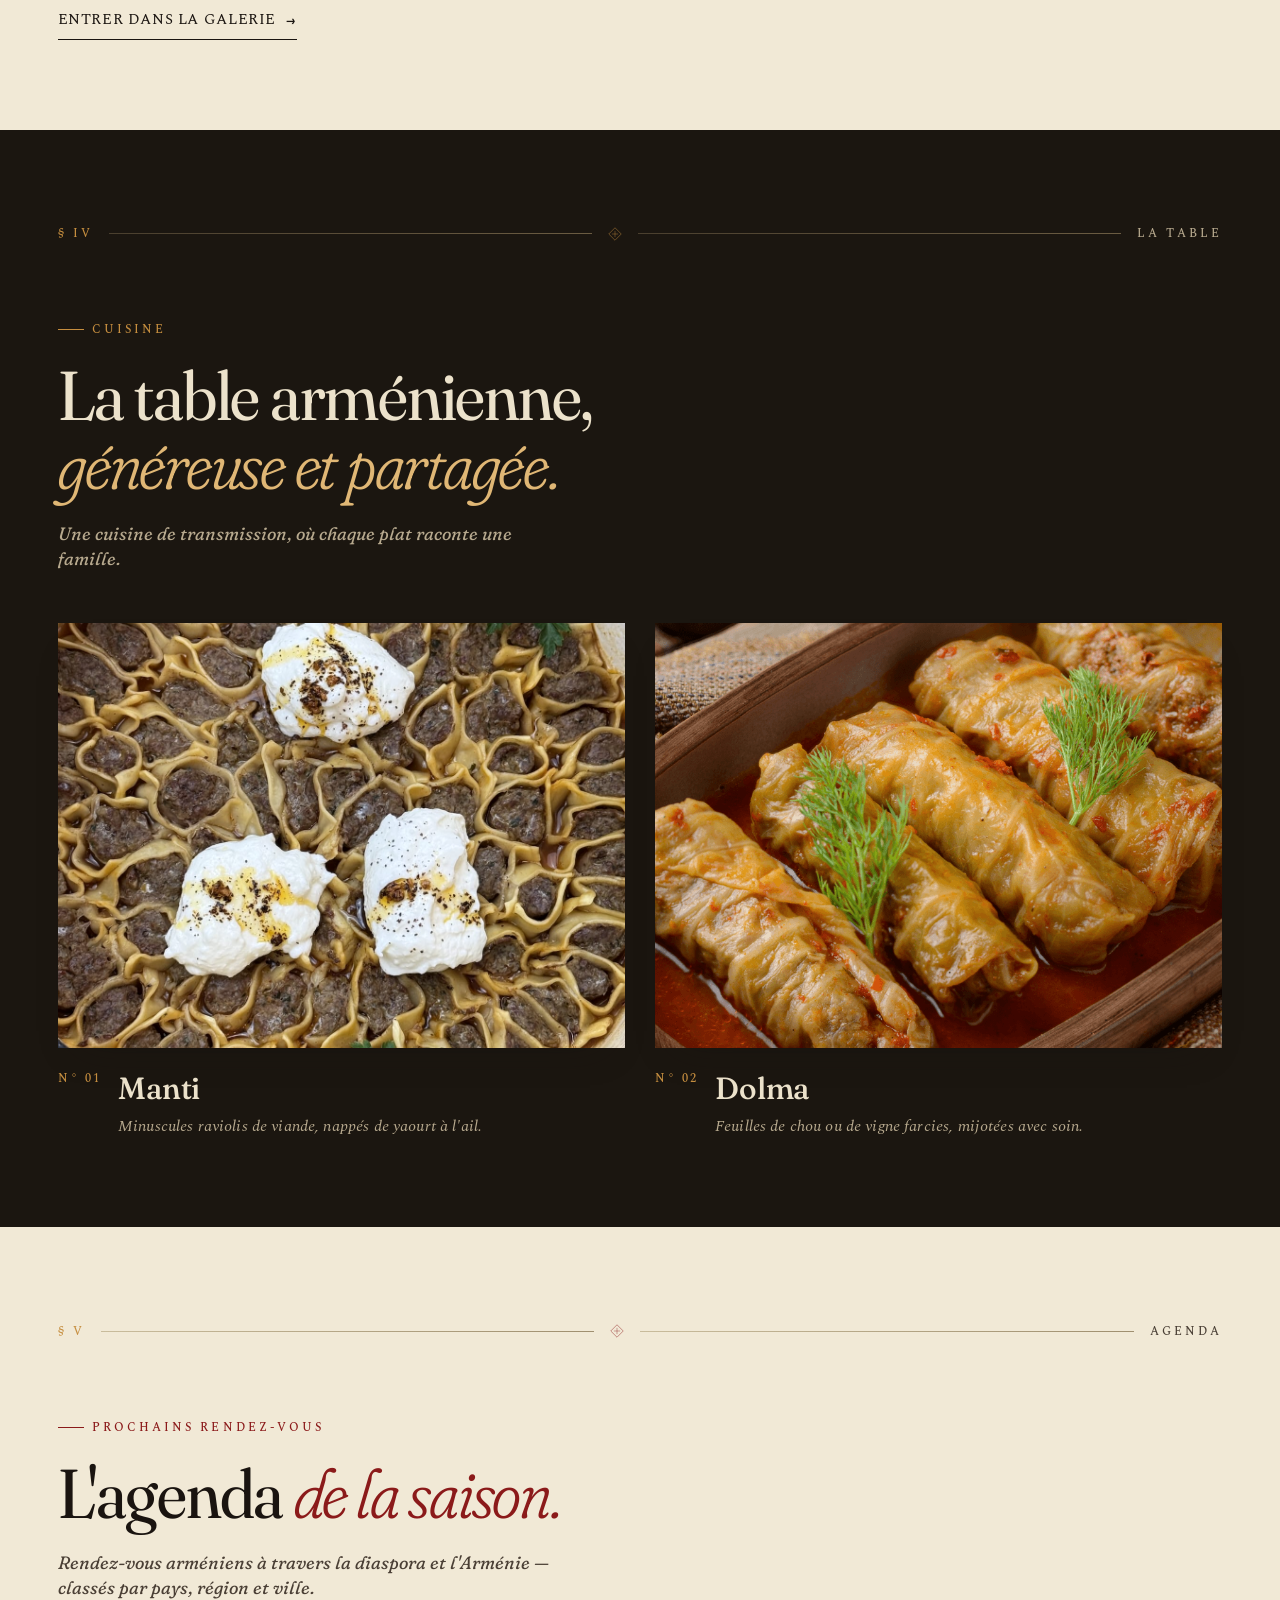
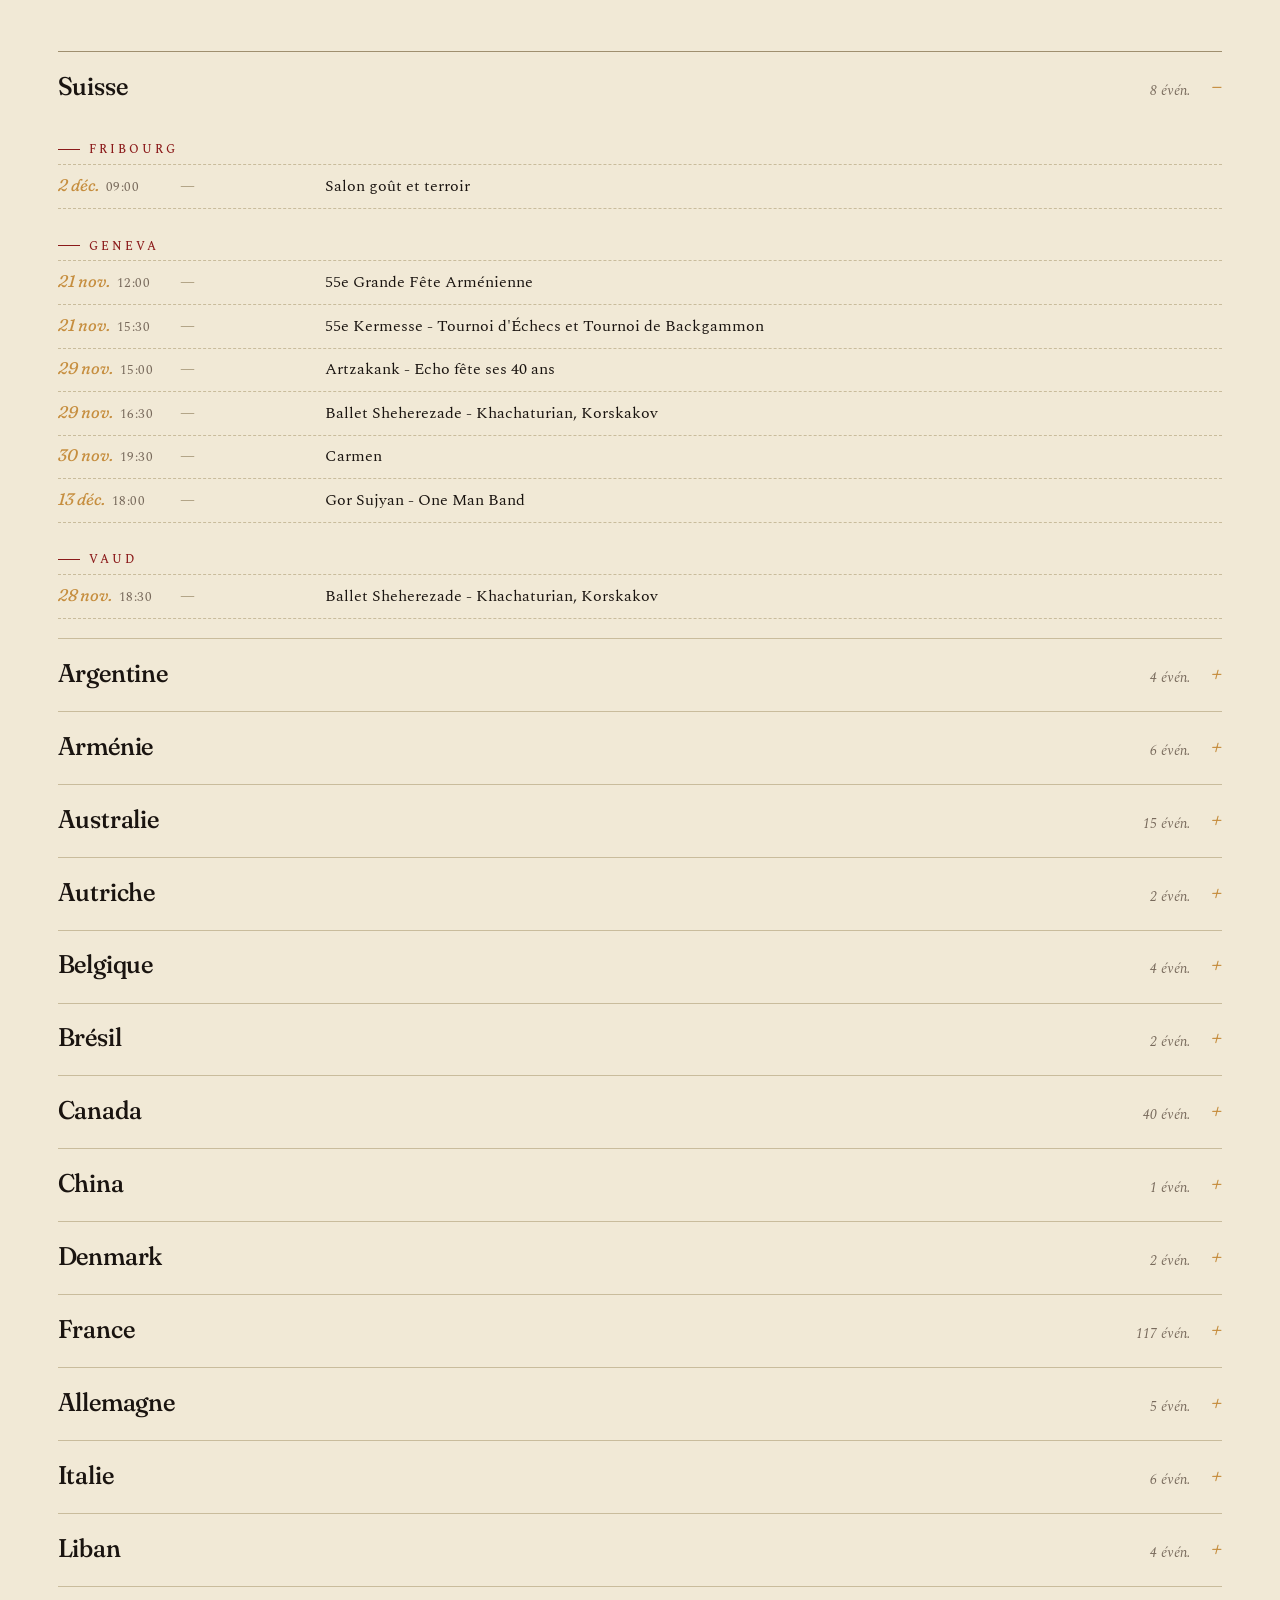
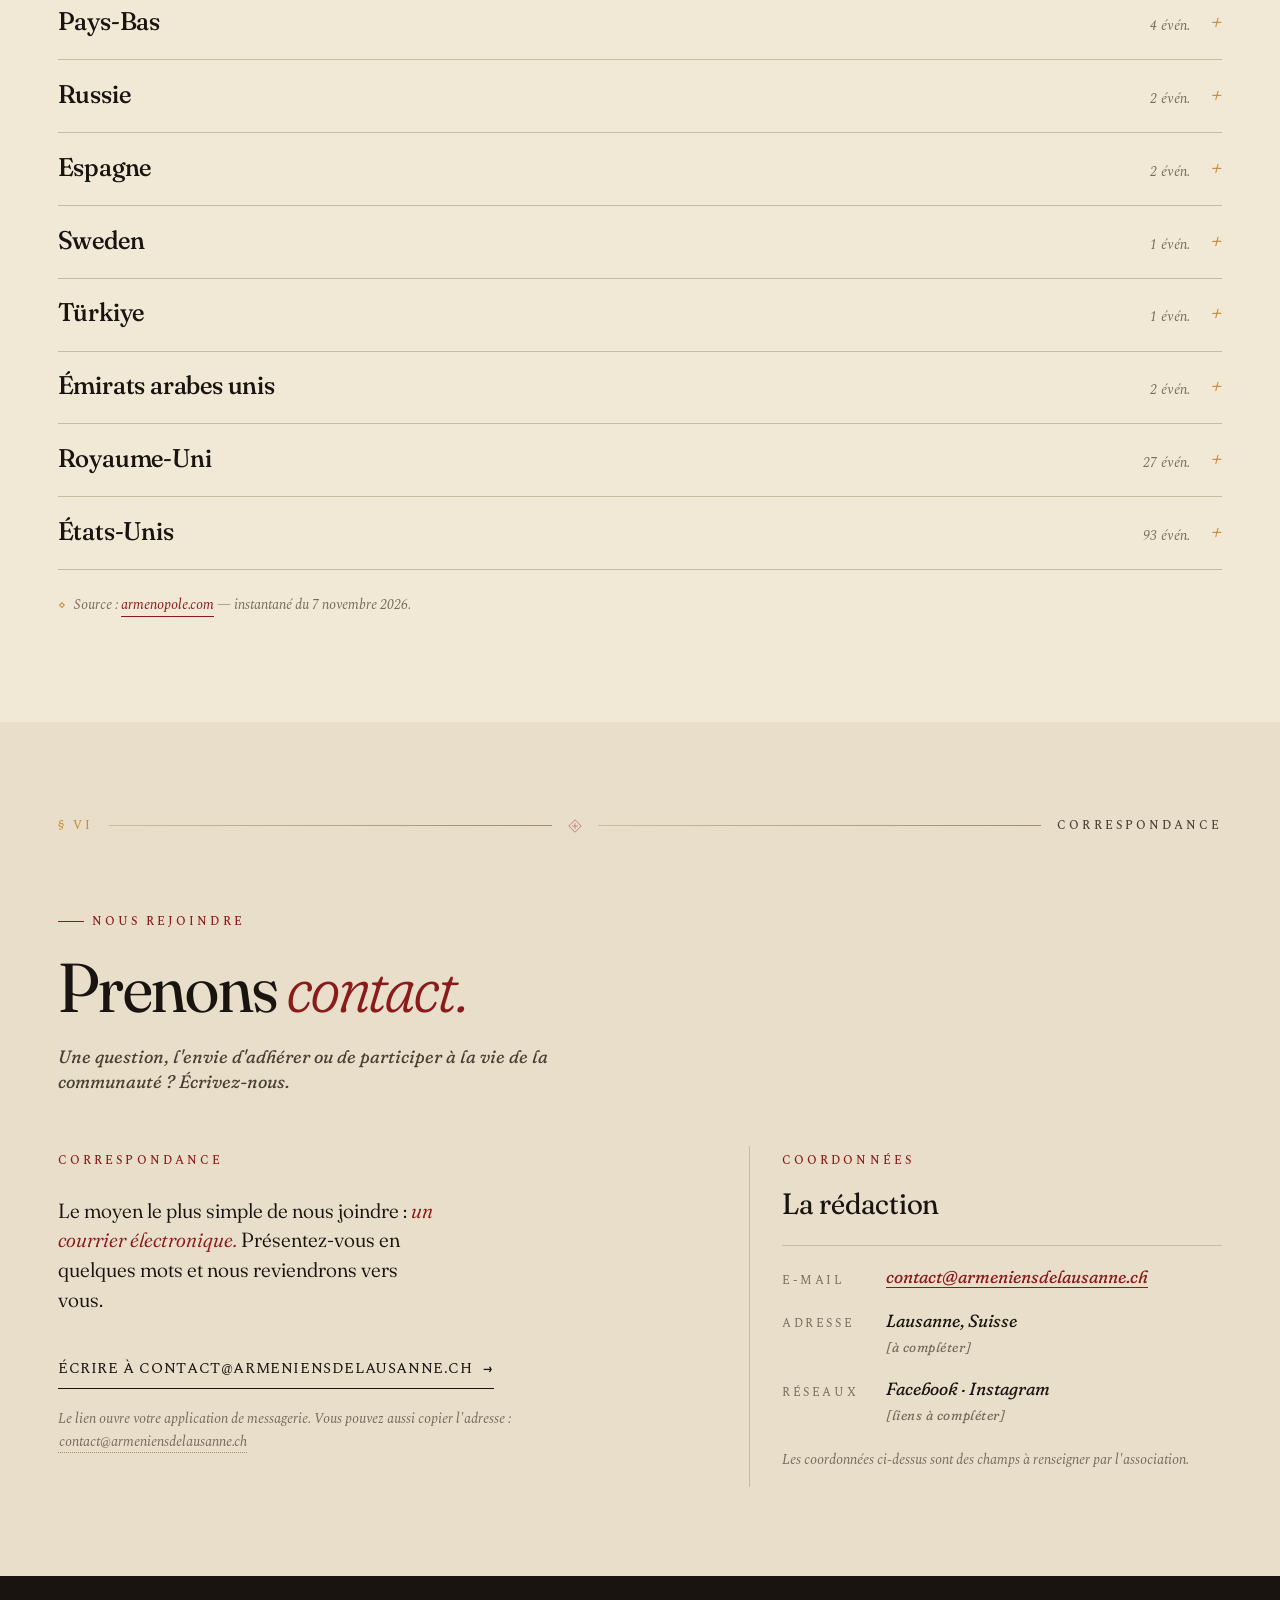
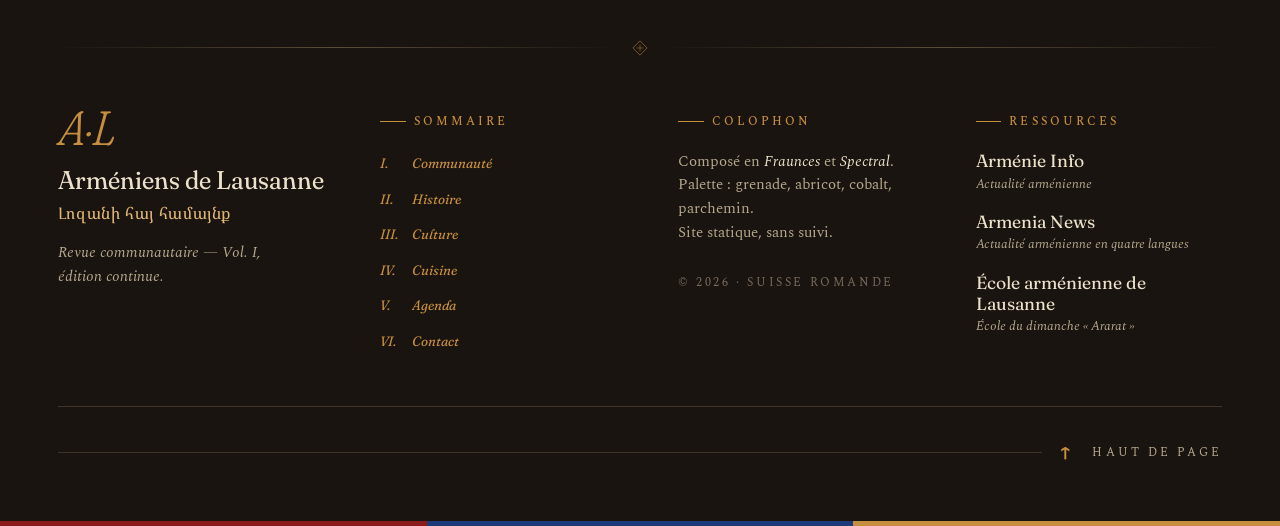
==== commit d773e251: "chore(agenda): refresh from armenopole.com" ====
--- a/index.html
+++ b/index.html
@@ -787,7 +787,7 @@
 
         <p class="events-note">
           <span class="orn-tiny" aria-hidden="true">◇</span>
-          <span data-i18n="events.source">Source&nbsp;: <a href="https://armenopole.com/ArmenianEvents" target="_blank" rel="noopener noreferrer">armenopole.com</a>&nbsp;— instantané du 6&nbsp;novembre 2026.</span>
+          <span data-i18n="events.source">Source&nbsp;: <a href="https://armenopole.com/ArmenianEvents" target="_blank" rel="noopener noreferrer">armenopole.com</a>&nbsp;— instantané du 7&nbsp;novembre 2026.</span>
         </p>
       </div>
     </section>
